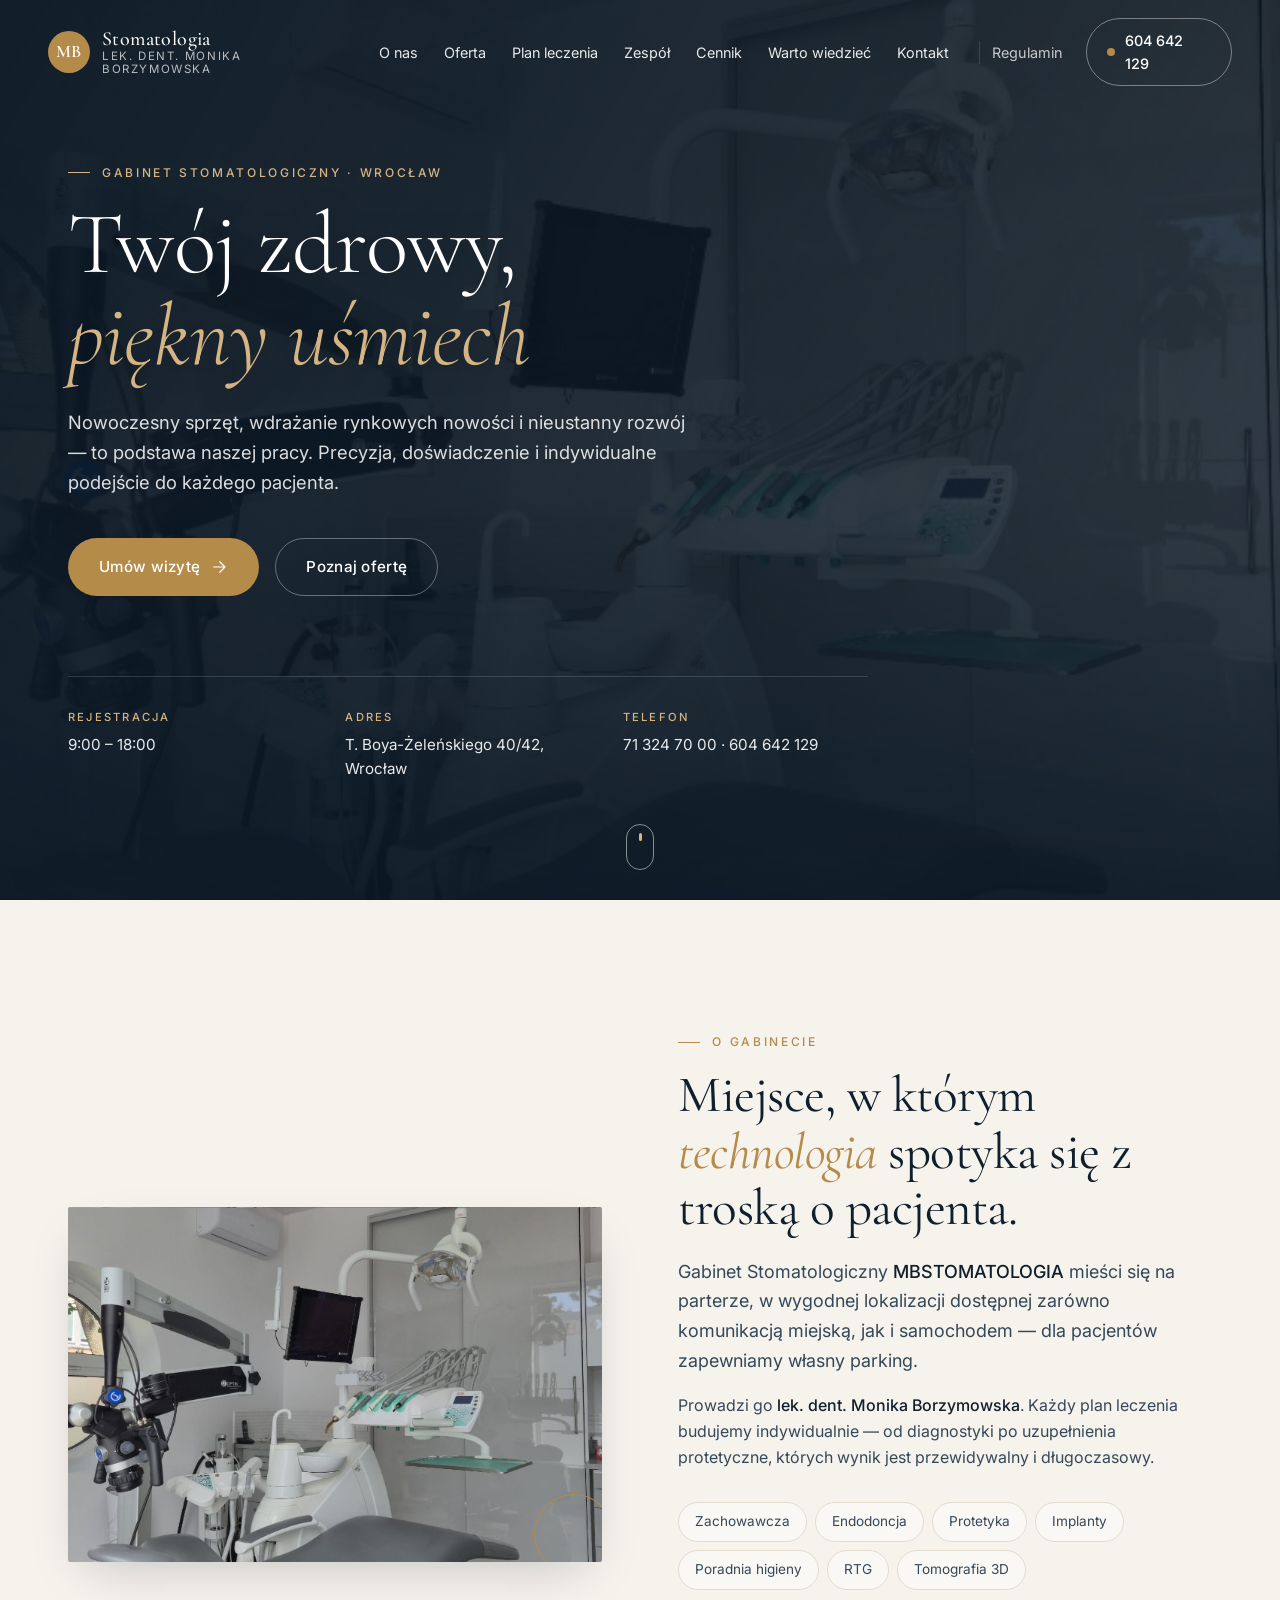
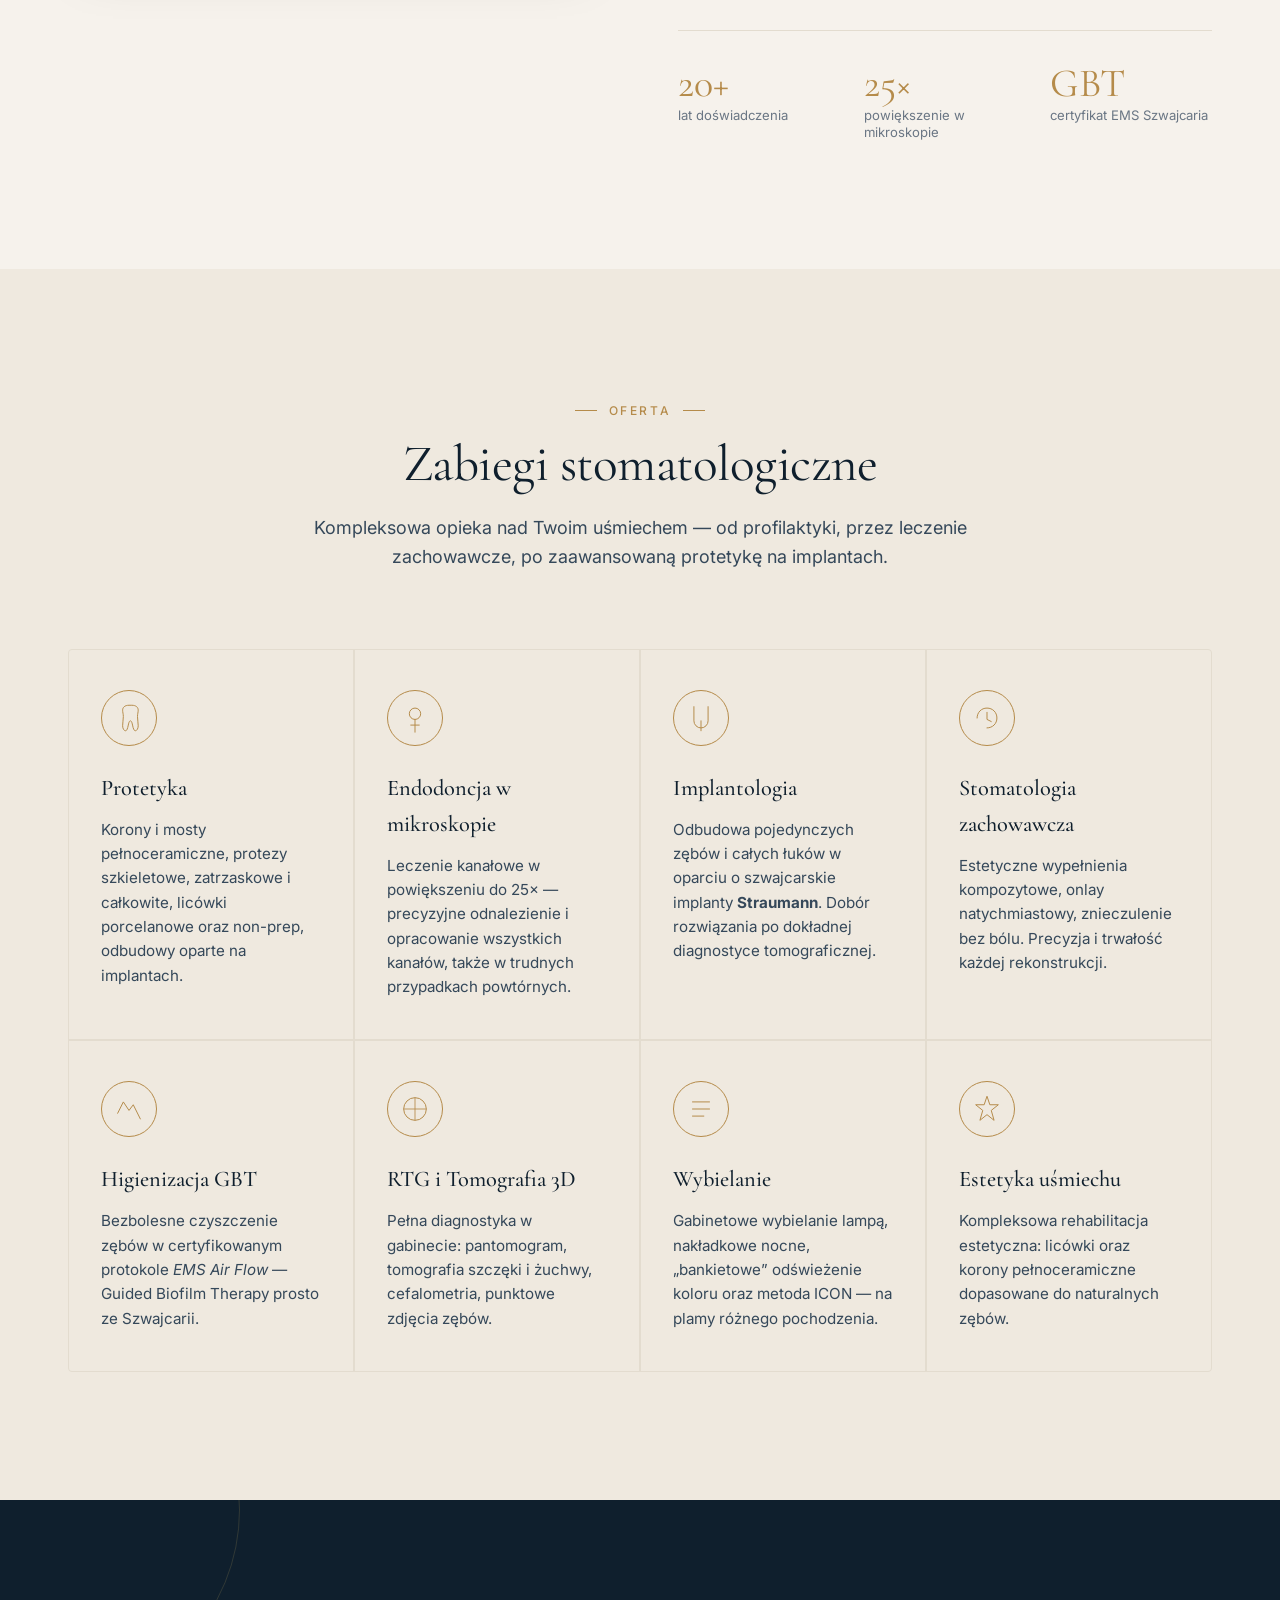
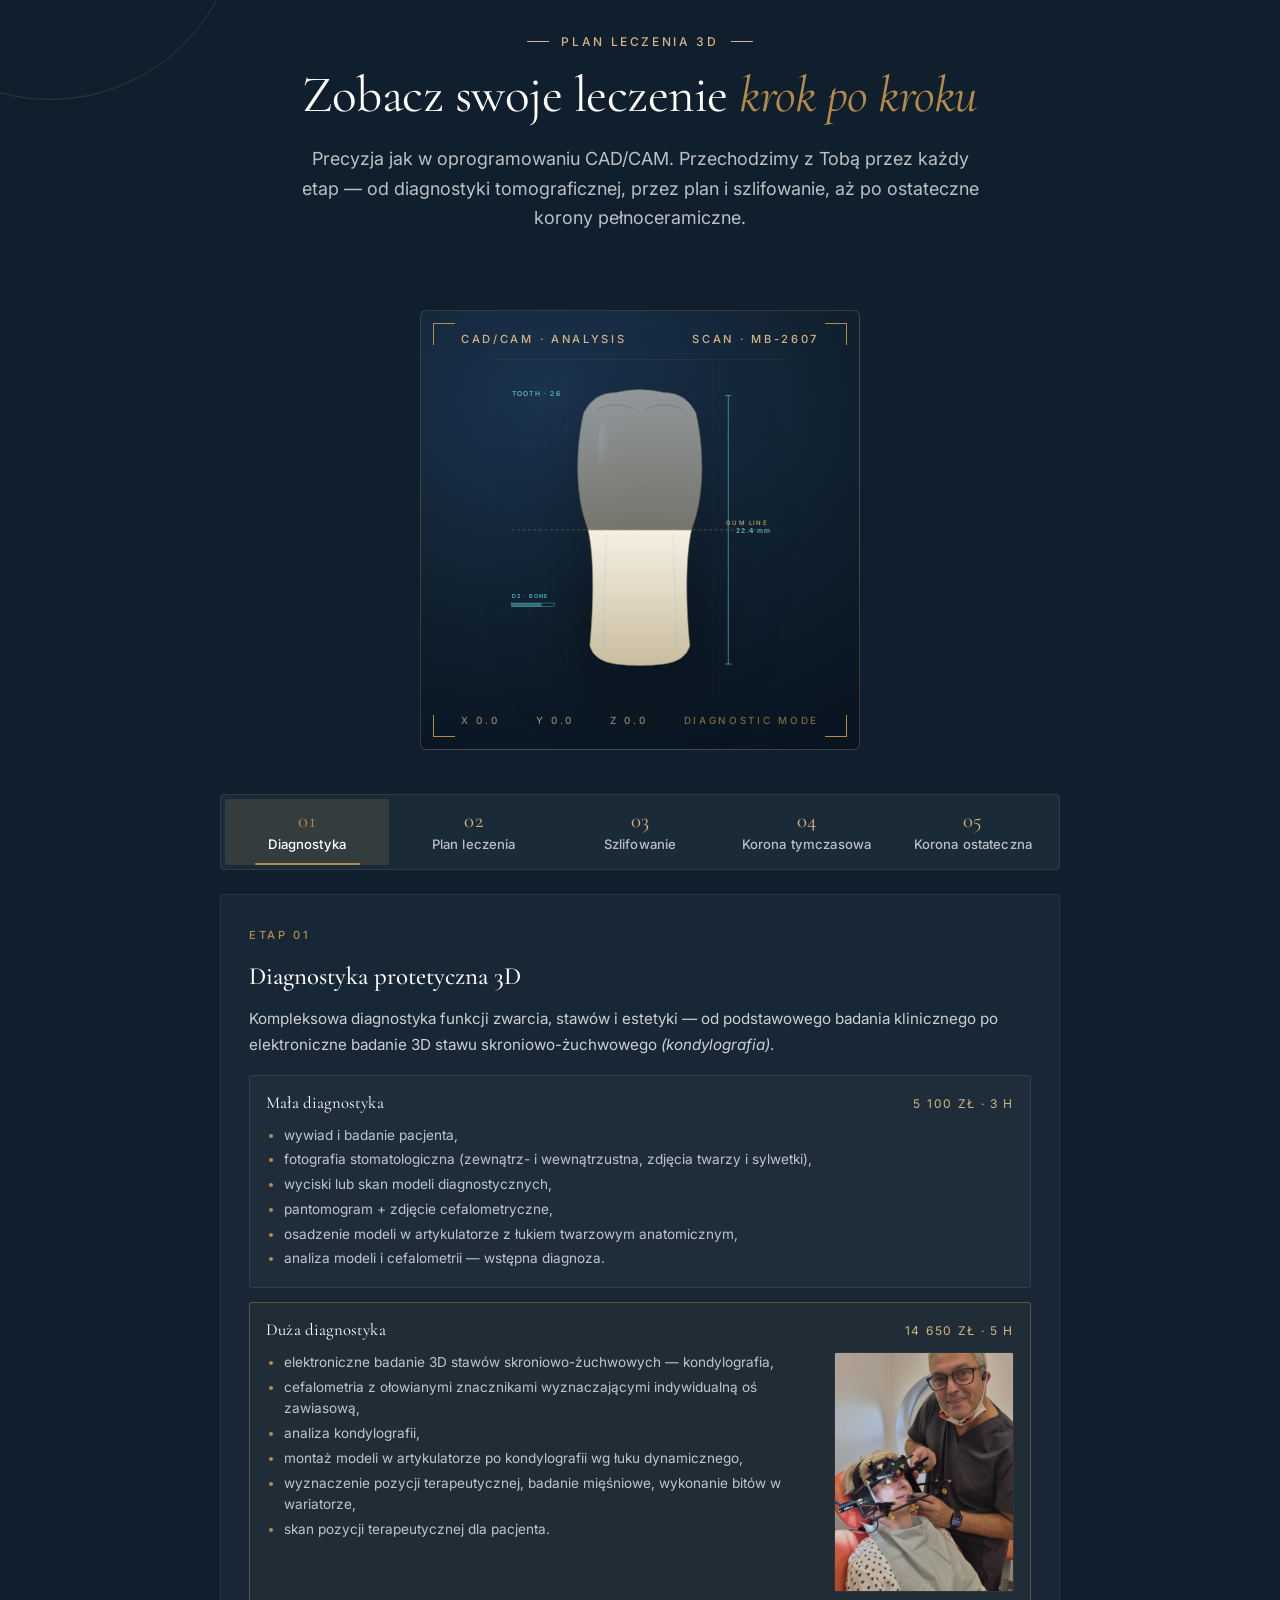
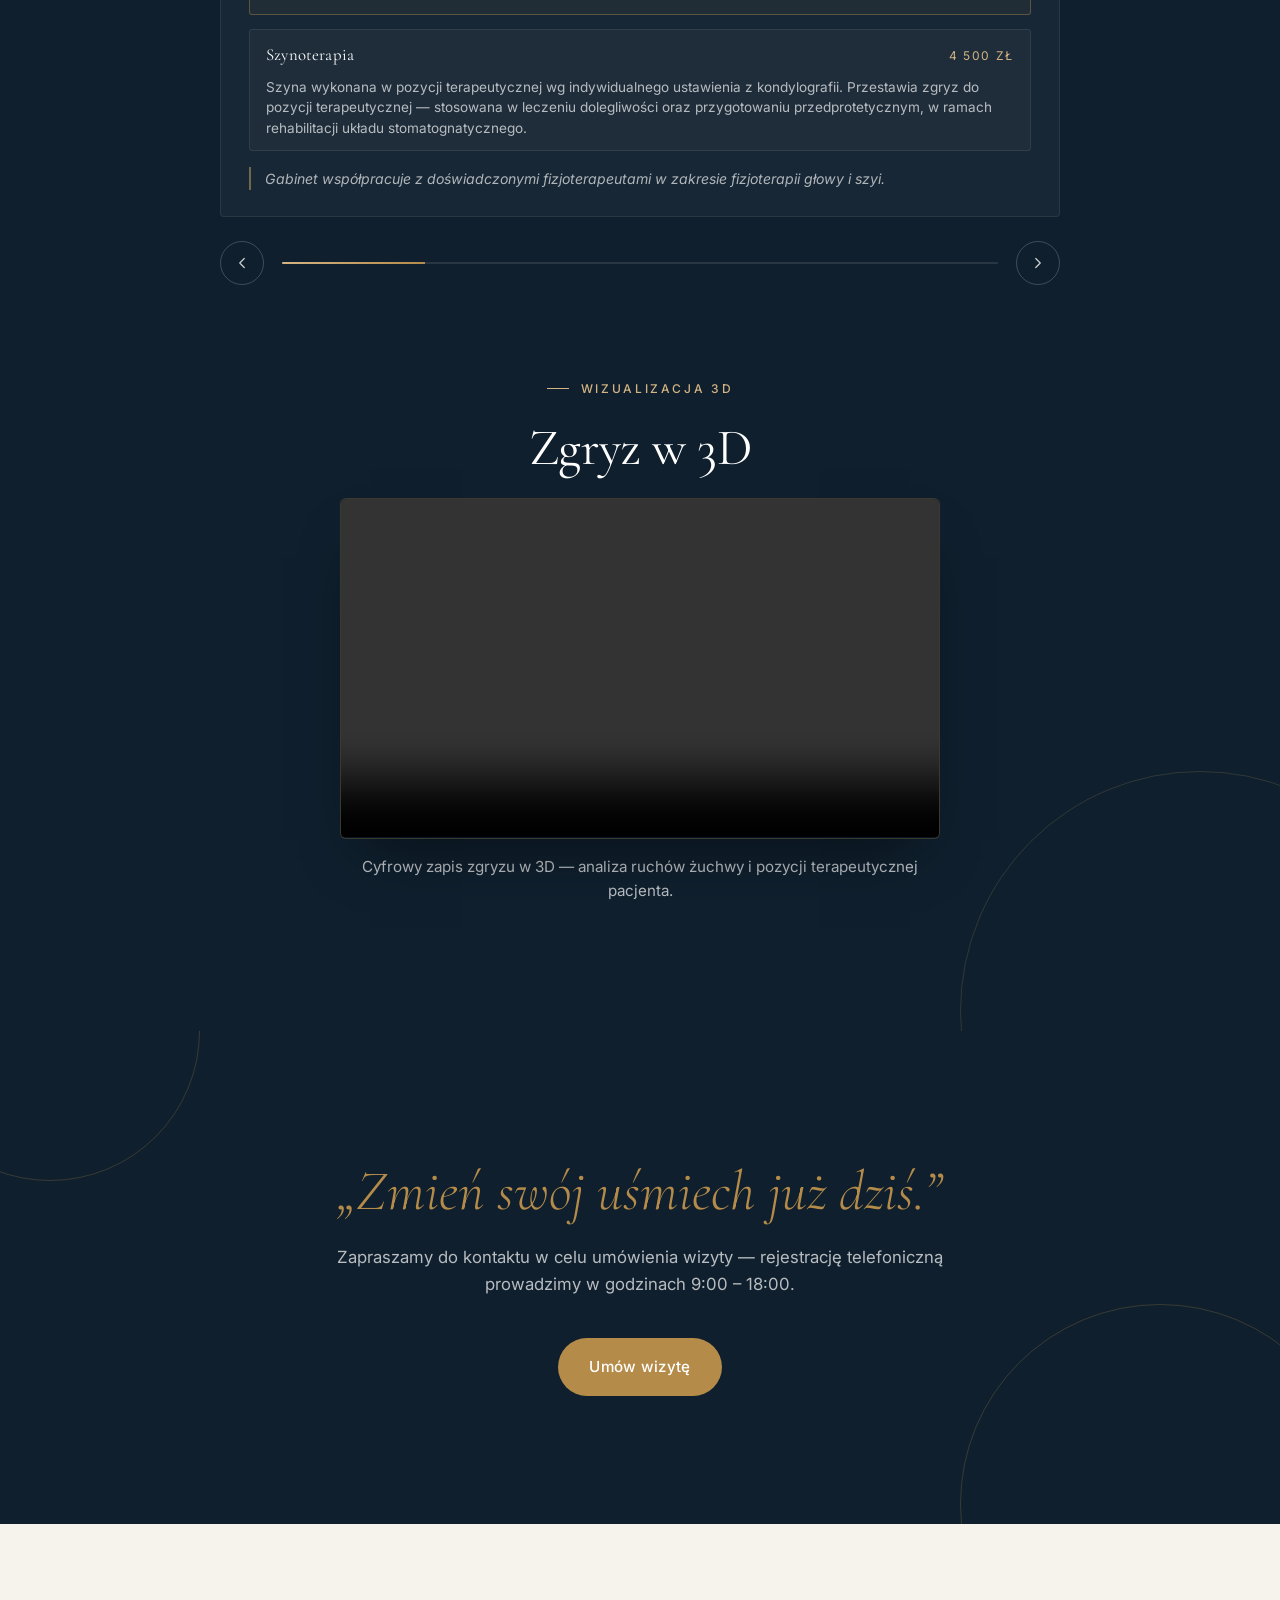
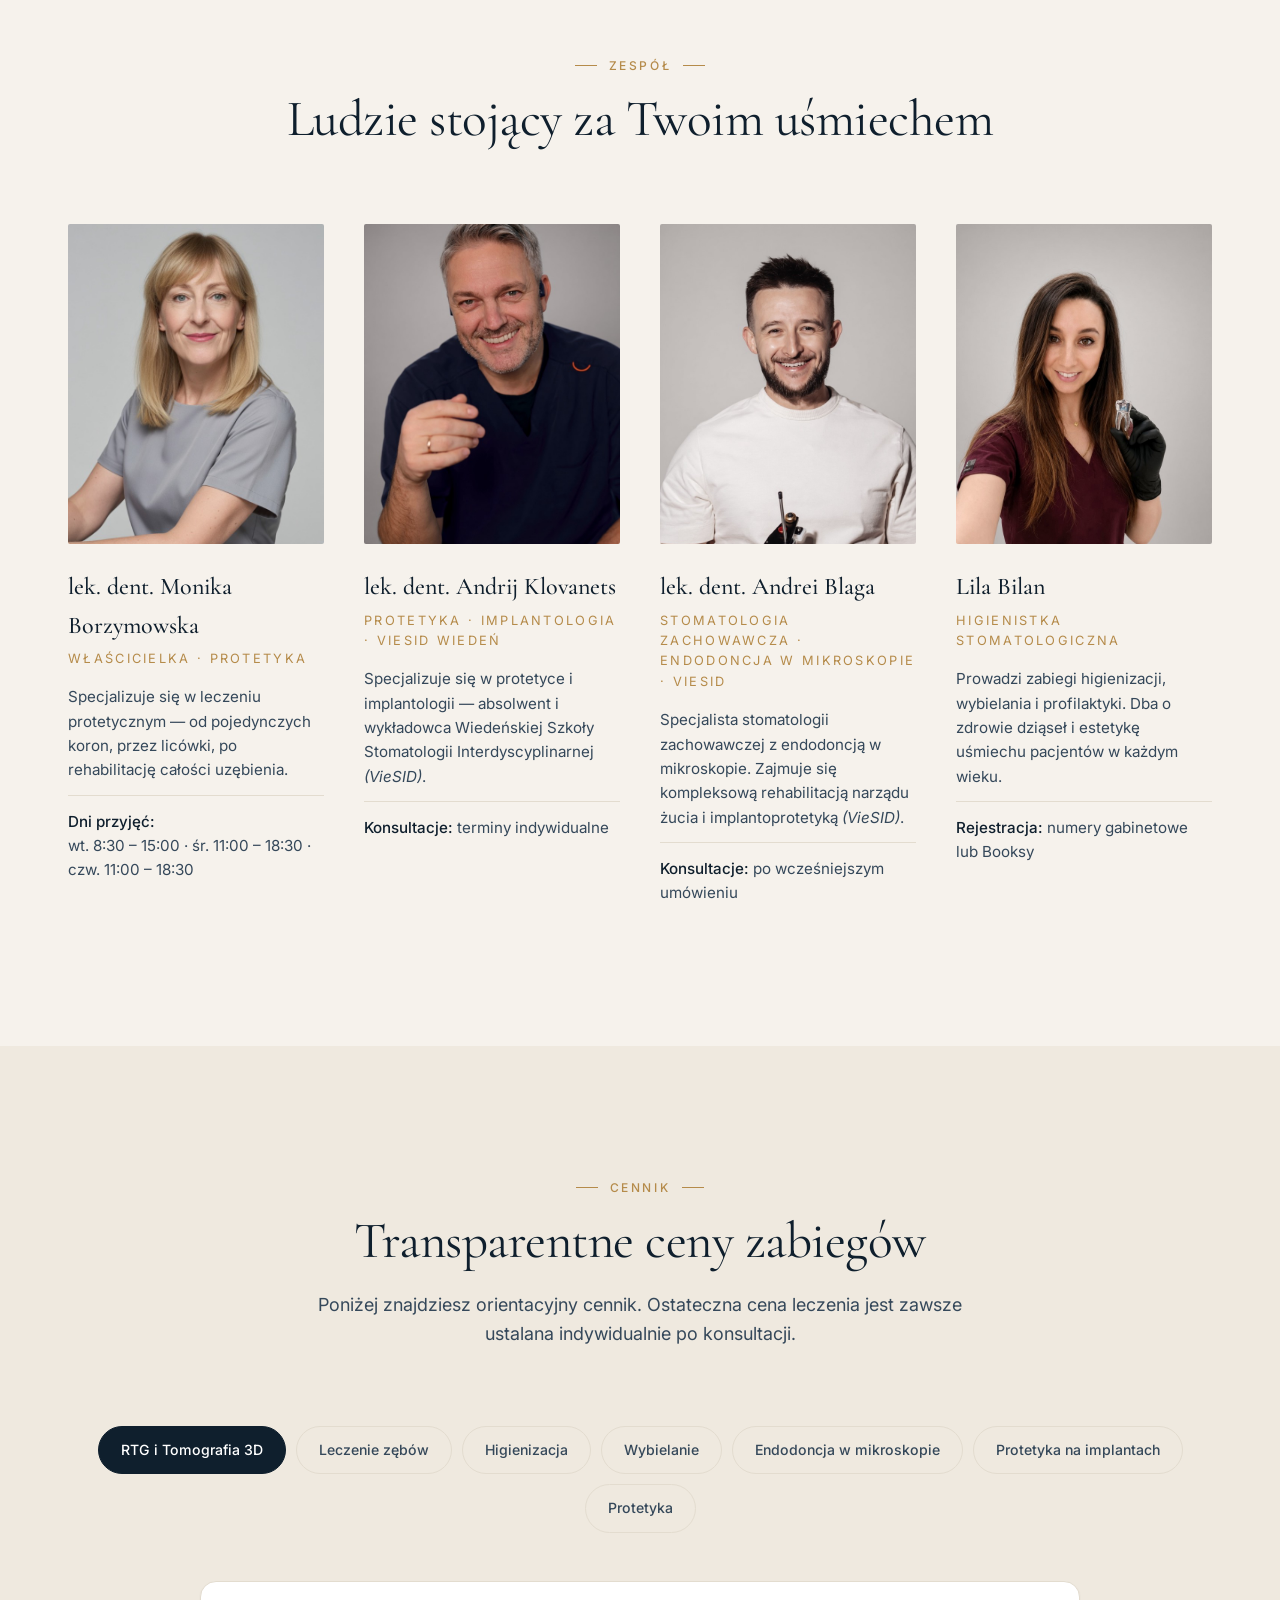
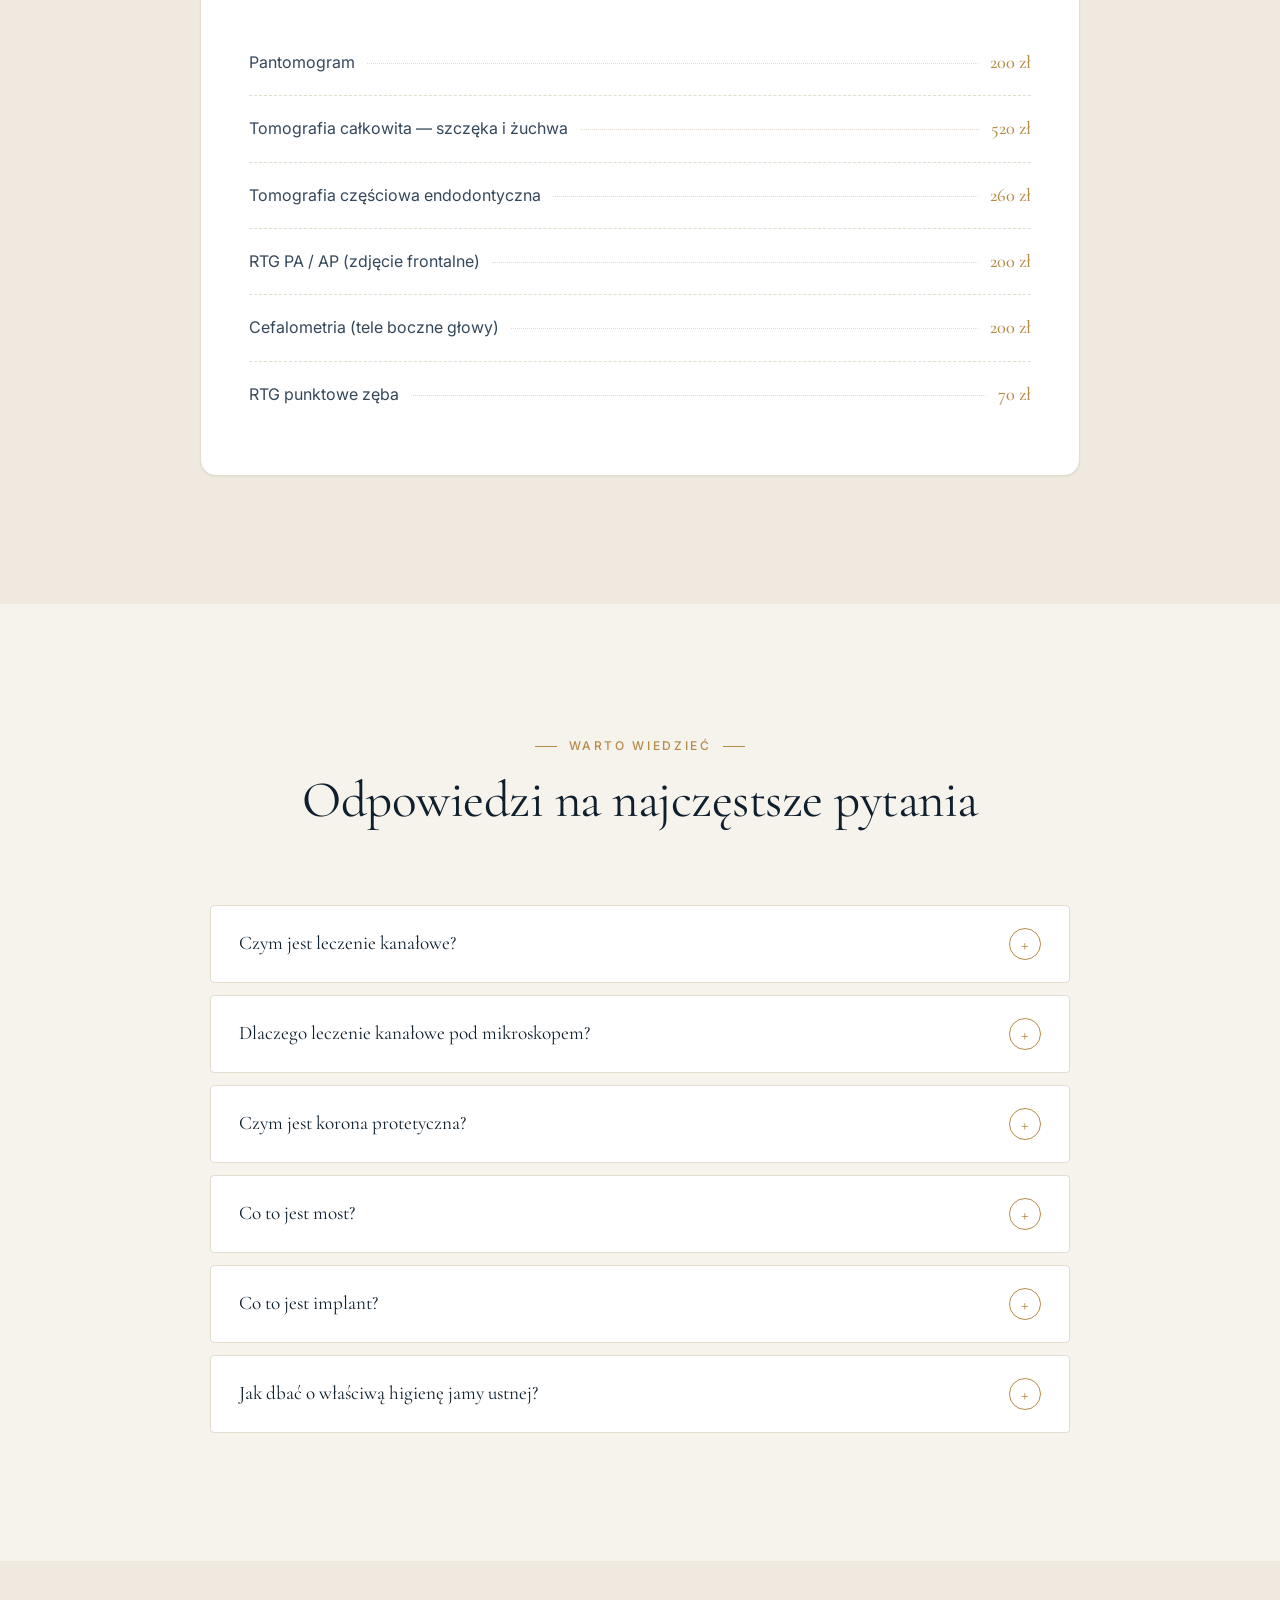
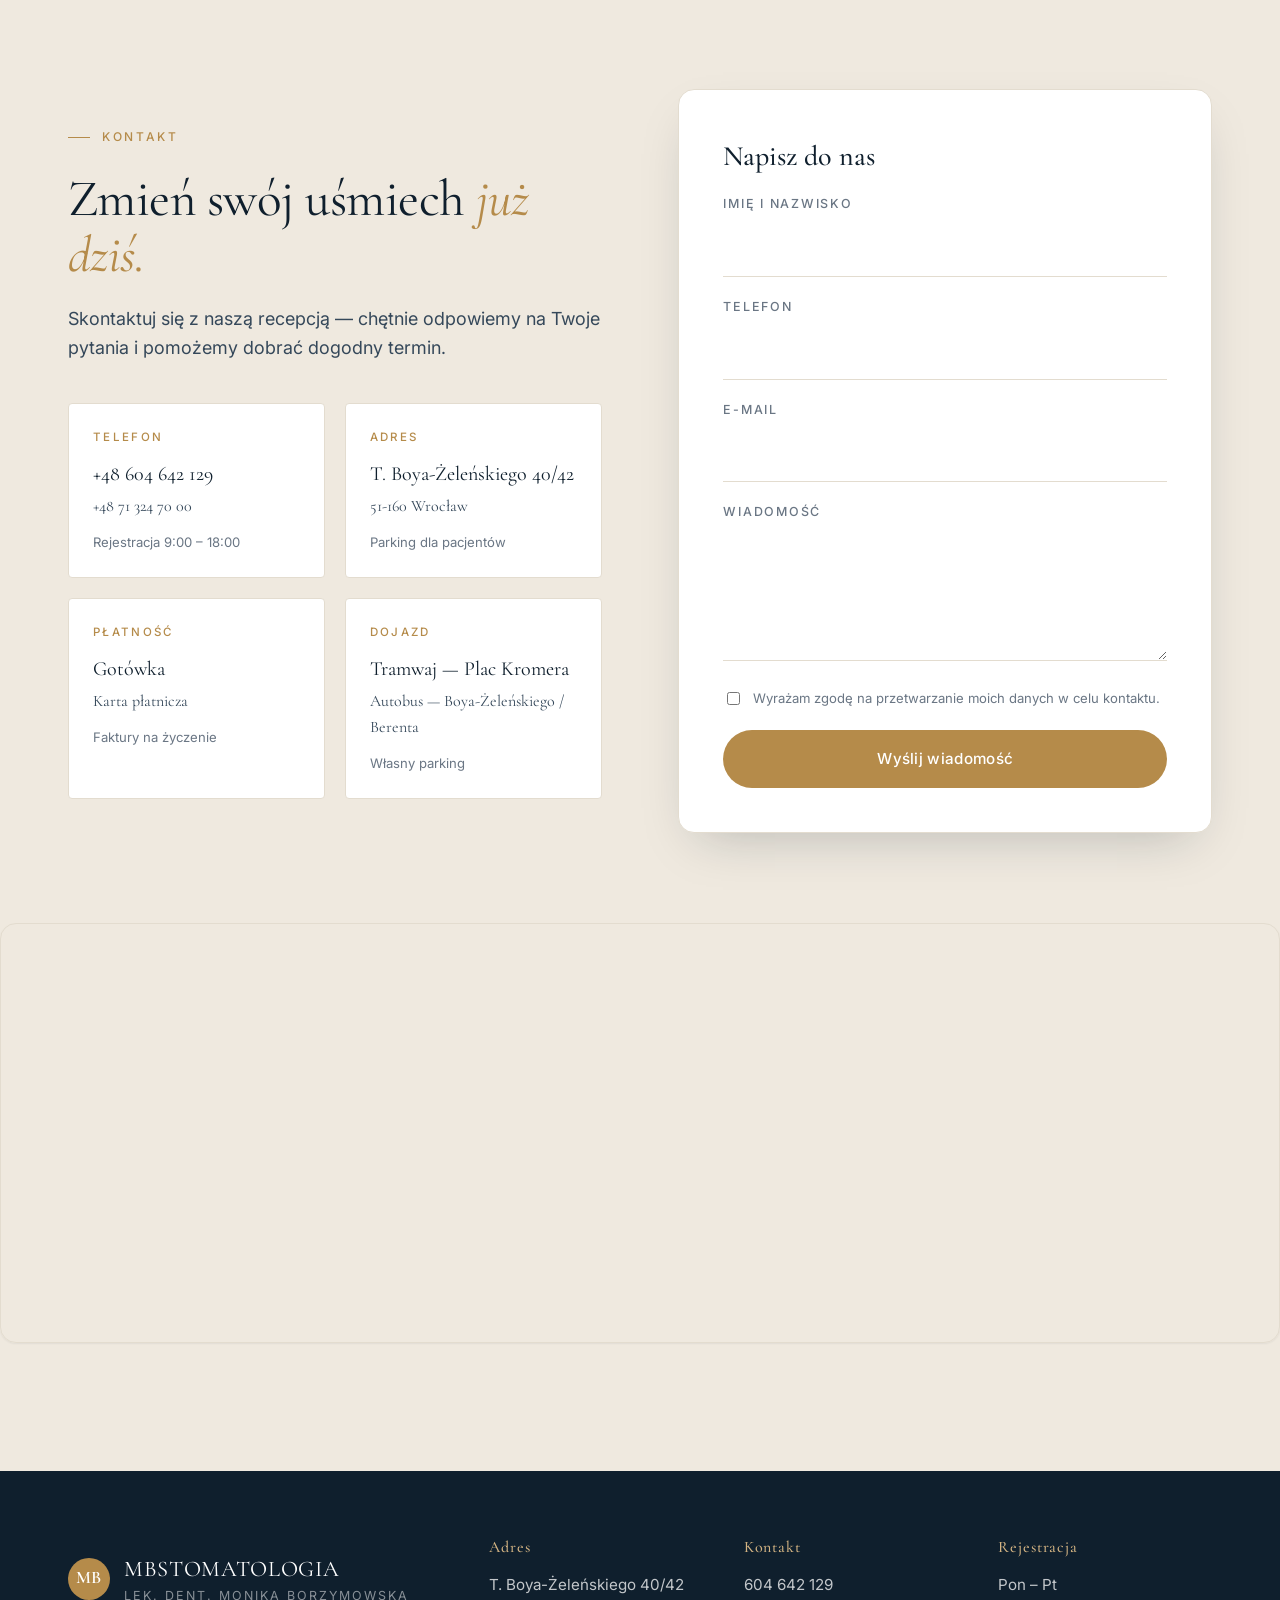
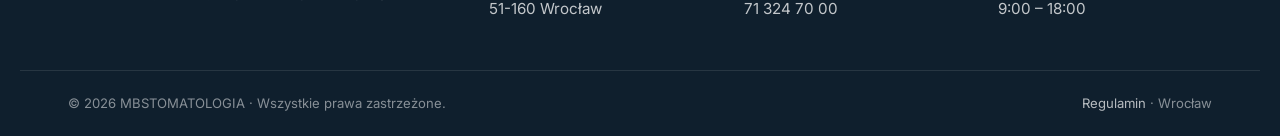
==== index.html @ 8ad26bb8 "Zdjęcie kondylografii w diagnostyce, nowe zdjęcia zespołu (neutralne tło), przebudowa sekcji Wybiela" ====
<!doctype html>
<html lang="pl">
  <head>
    <meta charset="utf-8" />
    <meta name="viewport" content="width=device-width, initial-scale=1" />
    <title>MBSTOMATOLOGIA — lek. dent. Monika Borzymowska | Wrocław</title>
    <meta
      name="description"
      content="Gabinet stomatologiczny MBSTOMATOLOGIA we Wrocławiu. Protetyka, endodoncja w mikroskopie, implanty, higienizacja. Nowoczesny sprzęt i indywidualne podejście do pacjenta."
    />
    <meta name="theme-color" content="#0f1f2d" />
    <link rel="preconnect" href="https://fonts.googleapis.com" />
    <link rel="preconnect" href="https://fonts.gstatic.com" crossorigin />
    <link
      href="https://fonts.googleapis.com/css2?family=Cormorant+Garamond:wght@300;400;500;600&family=Inter:wght@300;400;500;600&display=swap"
      rel="stylesheet"
    />
    <link rel="stylesheet" href="styles.css" />
  </head>
  <body>
    <!-- ============ NAV ============ -->
    <header class="nav" id="nav">
      <div class="nav__inner">
        <a href="#top" class="brand" aria-label="MBSTOMATOLOGIA — strona główna">
          <span class="brand__mark" aria-hidden="true">MB</span>
          <span class="brand__wordmark">
            <span class="brand__name">Stomatologia</span>
            <span class="brand__sub">lek. dent. Monika Borzymowska</span>
          </span>
        </a>

        <nav class="nav__links" aria-label="Menu główne">
          <a href="#o-nas">O nas</a>
          <a href="#oferta">Oferta</a>
          <a href="#proces">Plan leczenia</a>
          <a href="#zespol">Zespół</a>
          <a href="#cennik">Cennik</a>
          <a href="#warto-wiedziec">Warto wiedzieć</a>
          <a href="#kontakt">Kontakt</a>
          <a href="regulamin.html" class="nav__link--doc">Regulamin</a>
        </nav>

        <a class="nav__cta" href="tel:+48604642129">
          <span class="nav__cta-dot" aria-hidden="true"></span>
          <span>604 642 129</span>
        </a>

        <button
          class="nav__toggle"
          id="navToggle"
          aria-label="Otwórz menu"
          aria-expanded="false"
        >
          <span></span><span></span><span></span>
        </button>
      </div>
    </header>

    <!-- ============ HERO ============ -->
    <section class="hero" id="top">
      <div class="hero__bg" aria-hidden="true"></div>
      <div class="hero__overlay" aria-hidden="true"></div>

      <div class="hero__inner">
        <span class="eyebrow eyebrow--light">Gabinet stomatologiczny · Wrocław</span>
        <h1 class="hero__title">
          Twój zdrowy,
          <span class="italic">piękny uśmiech</span>
        </h1>
        <p class="hero__lead">
          Nowoczesny sprzęt, wdrażanie rynkowych nowości i nieustanny rozwój —
          to podstawa naszej pracy. Precyzja, doświadczenie i indywidualne
          podejście do każdego pacjenta.
        </p>

        <div class="hero__actions">
          <a class="btn btn--primary" href="#kontakt">
            Umów wizytę
            <svg viewBox="0 0 24 24" width="18" height="18" aria-hidden="true">
              <path
                d="M5 12h14M13 5l7 7-7 7"
                fill="none"
                stroke="currentColor"
                stroke-width="1.6"
                stroke-linecap="round"
                stroke-linejoin="round"
              />
            </svg>
          </a>
          <a class="btn btn--ghost" href="#oferta">Poznaj ofertę</a>
        </div>

        <div class="hero__meta">
          <div>
            <span class="hero__meta-label">Rejestracja</span>
            <span class="hero__meta-value">9:00 – 18:00</span>
          </div>
          <div>
            <span class="hero__meta-label">Adres</span>
            <span class="hero__meta-value">T. Boya-Żeleńskiego 40/42, Wrocław</span>
          </div>
          <div>
            <span class="hero__meta-label">Telefon</span>
            <span class="hero__meta-value">
              <a href="tel:+48713247000">71 324 70 00</a> ·
              <a href="tel:+48604642129">604 642 129</a>
            </span>
          </div>
        </div>
      </div>

      <a href="#o-nas" class="hero__scroll" aria-label="Przewiń w dół">
        <span></span>
      </a>
    </section>

    <!-- ============ ABOUT ============ -->
    <section class="section about" id="o-nas">
      <div class="wrap grid-2">
        <div class="about__media" aria-hidden="true">
          <div class="about__img about__img--real"></div>
        </div>

        <div class="about__content">
          <span class="eyebrow">O gabinecie</span>
          <h2 class="h2">
            Miejsce, w którym <span class="italic">technologia</span>
            spotyka się z troską o pacjenta.
          </h2>
          <p class="lead">
            Gabinet Stomatologiczny <strong>MBSTOMATOLOGIA</strong> mieści się
            na parterze, w wygodnej lokalizacji dostępnej zarówno komunikacją
            miejską, jak i samochodem — dla pacjentów zapewniamy własny
            parking.
          </p>
          <p>
            Prowadzi go <strong>lek. dent. Monika Borzymowska</strong>. Każdy
            plan leczenia budujemy indywidualnie — od diagnostyki po
            uzupełnienia protetyczne, których wynik jest przewidywalny
            i długoczasowy.
          </p>

          <ul class="tags">
            <li>Zachowawcza</li>
            <li>Endodoncja</li>
            <li>Protetyka</li>
            <li>Implanty</li>
            <li>Poradnia higieny</li>
            <li>RTG</li>
            <li>Tomografia 3D</li>
          </ul>

          <div class="about__stats">
            <div>
              <span class="stat__num">20+</span>
              <span class="stat__label">lat doświadczenia</span>
            </div>
            <div>
              <span class="stat__num">25×</span>
              <span class="stat__label">powiększenie w mikroskopie</span>
            </div>
            <div>
              <span class="stat__num">GBT</span>
              <span class="stat__label">certyfikat EMS Szwajcaria</span>
            </div>
          </div>
        </div>
      </div>
    </section>

    <!-- ============ SERVICES ============ -->
    <section class="section services" id="oferta">
      <div class="wrap">
        <header class="section__head">
          <span class="eyebrow">Oferta</span>
          <h2 class="h2 h2--center">Zabiegi stomatologiczne</h2>
          <p class="lead lead--center">
            Kompleksowa opieka nad Twoim uśmiechem — od profilaktyki, przez
            leczenie zachowawcze, po zaawansowaną protetykę na implantach.
          </p>
        </header>

        <div class="services__grid">
          <article class="service">
            <div class="service__icon" aria-hidden="true">
              <svg viewBox="0 0 48 48" width="34" height="34">
                <path
                  d="M24 6c-6 0-9 3-9 7 0 3 1 5 1 9s-1 9-1 13c0 4 2 7 4 7s3-3 4-8 2-6 3-6 2 1 3 6 2 8 4 8 4-3 4-7c0-4-1-9-1-13s1-6 1-9c0-4-3-7-9-7z"
                  fill="none"
                  stroke="currentColor"
                  stroke-width="1.4"
                  stroke-linejoin="round"
                />
              </svg>
            </div>
            <h3>Protetyka</h3>
            <p>
              Korony i mosty pełnoceramiczne, protezy szkieletowe,
              zatrzaskowe i całkowite, licówki porcelanowe oraz non-prep,
              odbudowy oparte na implantach.
            </p>
          </article>

          <article class="service">
            <div class="service__icon" aria-hidden="true">
              <svg viewBox="0 0 48 48" width="34" height="34">
                <circle cx="24" cy="18" r="8" fill="none" stroke="currentColor" stroke-width="1.4"/>
                <path d="M24 26v18M18 34h12" fill="none" stroke="currentColor" stroke-width="1.4" stroke-linecap="round"/>
              </svg>
            </div>
            <h3>Endodoncja w mikroskopie</h3>
            <p>
              Leczenie kanałowe w powiększeniu do 25× — precyzyjne
              odnalezienie i opracowanie wszystkich kanałów, także w
              trudnych przypadkach powtórnych.
            </p>
          </article>

          <article class="service">
            <div class="service__icon" aria-hidden="true">
              <svg viewBox="0 0 48 48" width="34" height="34">
                <path d="M14 8v20a10 10 0 0020 0V8" fill="none" stroke="currentColor" stroke-width="1.4" stroke-linecap="round"/>
                <path d="M24 28v14" fill="none" stroke="currentColor" stroke-width="1.4" stroke-linecap="round"/>
              </svg>
            </div>
            <h3>Implantologia</h3>
            <p>
              Odbudowa pojedynczych zębów i całych łuków w oparciu o
              szwajcarskie implanty <strong>Straumann</strong>. Dobór
              rozwiązania po dokładnej diagnostyce tomograficznej.
            </p>
          </article>

          <article class="service">
            <div class="service__icon" aria-hidden="true">
              <svg viewBox="0 0 48 48" width="34" height="34">
                <path d="M10 24c0-8 6-14 14-14s14 6 14 14-6 14-14 14" fill="none" stroke="currentColor" stroke-width="1.4" stroke-linecap="round"/>
                <path d="M24 16v10l6 3" fill="none" stroke="currentColor" stroke-width="1.4" stroke-linecap="round"/>
              </svg>
            </div>
            <h3>Stomatologia zachowawcza</h3>
            <p>
              Estetyczne wypełnienia kompozytowe, onlay natychmiastowy,
              znieczulenie bez bólu. Precyzja i trwałość każdej rekonstrukcji.
            </p>
          </article>

          <article class="service">
            <div class="service__icon" aria-hidden="true">
              <svg viewBox="0 0 48 48" width="34" height="34">
                <path d="M8 30l8-16 8 12 6-8 10 20" fill="none" stroke="currentColor" stroke-width="1.4" stroke-linecap="round" stroke-linejoin="round"/>
              </svg>
            </div>
            <h3>Higienizacja GBT</h3>
            <p>
              Bezbolesne czyszczenie zębów w certyfikowanym protokole
              <em>EMS Air Flow</em> — Guided Biofilm Therapy prosto ze
              Szwajcarii.
            </p>
          </article>

          <article class="service">
            <div class="service__icon" aria-hidden="true">
              <svg viewBox="0 0 48 48" width="34" height="34">
                <circle cx="24" cy="24" r="16" fill="none" stroke="currentColor" stroke-width="1.4"/>
                <path d="M24 8v32M8 24h32" fill="none" stroke="currentColor" stroke-width="1.2"/>
              </svg>
            </div>
            <h3>RTG i Tomografia 3D</h3>
            <p>
              Pełna diagnostyka w gabinecie: pantomogram, tomografia szczęki
              i żuchwy, cefalometria, punktowe zdjęcia zębów.
            </p>
          </article>

          <article class="service">
            <div class="service__icon" aria-hidden="true">
              <svg viewBox="0 0 48 48" width="34" height="34">
                <path d="M12 14h24M12 24h24M12 34h16" fill="none" stroke="currentColor" stroke-width="1.4" stroke-linecap="round"/>
              </svg>
            </div>
            <h3>Wybielanie</h3>
            <p>
              Gabinetowe wybielanie lampą, nakładkowe nocne, „bankietowe”
              odświeżenie koloru oraz metoda ICON — na plamy różnego
              pochodzenia.
            </p>
          </article>

          <article class="service">
            <div class="service__icon" aria-hidden="true">
              <svg viewBox="0 0 48 48" width="34" height="34">
                <path d="M24 6l4 12h12l-10 8 4 14-10-8-10 8 4-14L8 18h12z" fill="none" stroke="currentColor" stroke-width="1.4" stroke-linejoin="round"/>
              </svg>
            </div>
            <h3>Estetyka uśmiechu</h3>
            <p>
              Kompleksowa rehabilitacja estetyczna: licówki oraz korony
              pełnoceramiczne dopasowane do naturalnych zębów.
            </p>
          </article>
        </div>
      </div>
    </section>

    <!-- ============ PROCESS · 3D TREATMENT PLAN ============ -->
    <section class="section process" id="proces">
      <div class="wrap">
        <header class="section__head">
          <span class="eyebrow">Plan leczenia 3D</span>
          <h2 class="h2 h2--center">
            Zobacz swoje leczenie <span class="italic">krok po kroku</span>
          </h2>
          <p class="lead lead--center">
            Precyzja jak w oprogramowaniu CAD/CAM. Przechodzimy z Tobą przez
            każdy etap — od diagnostyki tomograficznej, przez plan i
            szlifowanie, aż po ostateczne korony pełnoceramiczne.
          </p>
        </header>

        <div class="process__viewer" data-current="0">
          <!-- Left column: viewport + HUD -->
          <div class="process__viewport" aria-live="polite">
            <div class="process__hud">
              <span class="process__hud-corner tl"></span>
              <span class="process__hud-corner tr"></span>
              <span class="process__hud-corner bl"></span>
              <span class="process__hud-corner br"></span>
              <div class="process__hud-top">
                <span class="process__hud-tag">CAD/CAM · ANALYSIS</span>
                <span class="process__hud-code">SCAN · MB-<span id="scan-id">2607</span></span>
              </div>
              <div class="process__hud-bottom">
                <span class="process__hud-axis">X 0.0</span>
                <span class="process__hud-axis">Y 0.0</span>
                <span class="process__hud-axis">Z 0.0</span>
                <span class="process__hud-status" data-hud-status>DIAGNOSTIC MODE</span>
              </div>
            </div>

            <div class="process__scene">
              <svg
                class="tooth"
                viewBox="0 0 480 560"
                xmlns="http://www.w3.org/2000/svg"
                role="img"
                aria-label="Interaktywna wizualizacja etapów leczenia"
              >
                <defs>
                  <linearGradient id="crownGrad" x1="0" x2="0" y1="0" y2="1">
                    <stop offset="0" stop-color="#f6f0e4" />
                    <stop offset="1" stop-color="#c9bda0" />
                  </linearGradient>
                  <linearGradient id="ceramicGrad" x1="0" x2="0" y1="0" y2="1">
                    <stop offset="0" stop-color="#ffffff" />
                    <stop offset="0.55" stop-color="#f2ede1" />
                    <stop offset="1" stop-color="#c8bda1" />
                  </linearGradient>
                  <linearGradient id="tempGrad" x1="0" x2="0" y1="0" y2="1">
                    <stop offset="0" stop-color="#efe6cf" stop-opacity="0.85" />
                    <stop offset="1" stop-color="#c4b58f" stop-opacity="0.65" />
                  </linearGradient>
                  <radialGradient id="highlightGrad" cx="0.35" cy="0.25" r="0.6">
                    <stop offset="0" stop-color="#ffffff" stop-opacity="0.65" />
                    <stop offset="1" stop-color="#ffffff" stop-opacity="0" />
                  </radialGradient>
                  <marker
                    id="arrow"
                    viewBox="0 0 10 10"
                    refX="9"
                    refY="5"
                    markerWidth="6"
                    markerHeight="6"
                    orient="auto"
                  >
                    <path d="M 0 0 L 10 5 L 0 10 z" fill="#c9a961" />
                  </marker>
                </defs>

                <!-- Reference grid -->
                <g class="grid" stroke="#c9a961" stroke-width="0.4" opacity="0.09">
                  <line x1="0" y1="140" x2="480" y2="140" />
                  <line x1="0" y1="280" x2="480" y2="280" />
                  <line x1="0" y1="420" x2="480" y2="420" />
                  <line x1="120" y1="0" x2="120" y2="560" />
                  <line x1="240" y1="0" x2="240" y2="560" />
                  <line x1="360" y1="0" x2="360" y2="560" />
                </g>

                <!-- Gum line reference -->
                <line
                  x1="30"
                  y1="280"
                  x2="450"
                  y2="280"
                  stroke="#c9a961"
                  stroke-width="1"
                  stroke-dasharray="4 5"
                  opacity="0.55"
                />
                <text
                  x="450"
                  y="272"
                  fill="#c9a961"
                  font-size="10"
                  text-anchor="end"
                  font-family="Inter, sans-serif"
                  letter-spacing="2"
                >GUM LINE</text>

                <!-- ROOT (always visible) -->
                <g class="tooth-root">
                  <path
                    d="M 155 280
                       C 165 320 165 400 158 470
                       Q 165 495 200 500
                       Q 240 505 280 500
                       Q 315 495 322 470
                       C 315 400 315 320 325 280 Z"
                    fill="url(#crownGrad)"
                    stroke="#8f8267"
                    stroke-width="1"
                  />
                </g>

                <!-- STAGE: full crown (visible 0, 1) -->
                <g class="stage-crown">
                  <path
                    d="M 155 280
                       L 148 258
                       C 132 200 138 130 148 88
                       Q 165 55 200 55
                       Q 240 45 280 55
                       Q 315 55 332 88
                       C 342 130 348 200 332 258
                       L 325 280 Z"
                    fill="url(#crownGrad)"
                    stroke="#8f8267"
                    stroke-width="1"
                  />
                  <path
                    d="M 170 82 Q 200 68 230 82 M 250 82 Q 280 68 310 82"
                    fill="none"
                    stroke="#8f8267"
                    stroke-width="1"
                    opacity="0.55"
                  />
                  <ellipse cx="180" cy="150" rx="10" ry="45" fill="url(#highlightGrad)" />
                </g>

                <!-- STAGE: prepared stump (visible 2, 3, 4) -->
                <g class="stage-stump">
                  <path
                    d="M 175 280
                       L 170 245
                       L 185 178
                       Q 210 168 240 168
                       Q 270 168 295 178
                       L 310 245
                       L 305 280 Z"
                    fill="url(#crownGrad)"
                    stroke="#8f8267"
                    stroke-width="1"
                  />
                  <path
                    d="M 175 245 L 305 245"
                    stroke="#8f8267"
                    stroke-width="0.8"
                    opacity="0.5"
                    stroke-dasharray="2 3"
                  />
                </g>

                <!-- STAGE: temp crown (visible 3) -->
                <g class="stage-temp">
                  <path
                    d="M 170 245
                       L 165 180
                       Q 165 100 200 90
                       Q 240 78 280 90
                       Q 315 100 315 180
                       L 310 245 Z"
                    fill="url(#tempGrad)"
                    stroke="#c9a961"
                    stroke-width="1"
                    stroke-dasharray="3 3"
                  />
                </g>

                <!-- STAGE: final ceramic crown (visible 4) -->
                <g class="stage-final">
                  <path
                    d="M 170 245
                       L 158 170
                       Q 152 95 195 72
                       Q 240 55 285 72
                       Q 328 95 322 170
                       L 310 245 Z"
                    fill="url(#ceramicGrad)"
                    stroke="#a6935e"
                    stroke-width="1.4"
                  />
                  <path
                    d="M 175 88 Q 200 72 225 88 M 255 88 Q 280 72 305 88"
                    fill="none"
                    stroke="#8f8267"
                    stroke-width="1"
                    opacity="0.55"
                  />
                  <ellipse cx="200" cy="130" rx="14" ry="55" fill="url(#highlightGrad)" />
                </g>

                <!-- HUD: Stage 0 · Diagnostyka -->
                <g class="hud-diagnostic">
                  <!-- Root canals -->
                  <line
                    x1="185"
                    y1="288"
                    x2="180"
                    y2="475"
                    stroke="#5cc9d1"
                    stroke-width="1"
                    stroke-dasharray="2 3"
                    opacity="0.85"
                  />
                  <line
                    x1="295"
                    y1="288"
                    x2="300"
                    y2="475"
                    stroke="#5cc9d1"
                    stroke-width="1"
                    stroke-dasharray="2 3"
                    opacity="0.85"
                  />
                  <!-- Depth ruler -->
                  <line x1="385" y1="60" x2="385" y2="500" stroke="#5cc9d1" stroke-width="1" />
                  <line x1="380" y1="60" x2="390" y2="60" stroke="#5cc9d1" stroke-width="1" />
                  <line x1="380" y1="500" x2="390" y2="500" stroke="#5cc9d1" stroke-width="1" />
                  <text
                    x="398"
                    y="285"
                    fill="#5cc9d1"
                    font-size="11"
                    font-family="Inter, sans-serif"
                    letter-spacing="1.5"
                  >22.4 mm</text>
                  <!-- Bone density -->
                  <g transform="translate(30 400)">
                    <text fill="#5cc9d1" font-size="9" font-family="Inter, sans-serif" letter-spacing="2" y="-8">D2 · BONE</text>
                    <rect width="70" height="6" fill="none" stroke="#5cc9d1" stroke-width="0.6" />
                    <rect width="49" height="6" fill="#5cc9d1" opacity="0.45" />
                  </g>
                  <!-- Tooth number -->
                  <text
                    x="30"
                    y="60"
                    fill="#5cc9d1"
                    font-size="11"
                    font-family="Inter, sans-serif"
                    letter-spacing="2"
                  >TOOTH · 26</text>
                </g>

                <!-- HUD: Stage 1 · Plan leczenia -->
                <g class="hud-plan">
                  <line
                    x1="120"
                    y1="115"
                    x2="360"
                    y2="115"
                    stroke="#c9a961"
                    stroke-width="1"
                    stroke-dasharray="3 3"
                  />
                  <text
                    x="365"
                    y="119"
                    fill="#c9a961"
                    font-size="10"
                    font-family="Inter, sans-serif"
                    letter-spacing="1.5"
                  >-1.5 mm</text>
                  <line
                    x1="120"
                    y1="255"
                    x2="360"
                    y2="255"
                    stroke="#c9a961"
                    stroke-width="1"
                    stroke-dasharray="3 3"
                  />
                  <text
                    x="365"
                    y="259"
                    fill="#c9a961"
                    font-size="10"
                    font-family="Inter, sans-serif"
                    letter-spacing="1.5"
                  >MARGIN</text>

                  <g stroke="#c9a961" stroke-width="1" fill="none">
                    <circle cx="240" cy="175" r="36" />
                    <line x1="200" y1="175" x2="220" y2="175" />
                    <line x1="260" y1="175" x2="280" y2="175" />
                    <line x1="240" y1="135" x2="240" y2="155" />
                    <line x1="240" y1="195" x2="240" y2="215" />
                    <circle cx="240" cy="175" r="2" fill="#c9a961" />
                  </g>

                  <text
                    x="30"
                    y="60"
                    fill="#c9a961"
                    font-size="11"
                    font-family="Inter, sans-serif"
                    letter-spacing="2"
                  >PLAN · v.02</text>
                </g>

                <!-- HUD: Stage 2 · Szlifowanie -->
                <g class="hud-prep">
                  <!-- Chamfer callout -->
                  <path
                    d="M 90 245 L 165 245"
                    stroke="#c9a961"
                    stroke-width="1"
                    marker-end="url(#arrow)"
                  />
                  <text
                    x="30"
                    y="240"
                    fill="#c9a961"
                    font-size="10"
                    font-family="Inter, sans-serif"
                    letter-spacing="1.5"
                  >CHAMFER · 0.8mm</text>

                  <!-- Occlusal reduction -->
                  <line x1="90" y1="90" x2="90" y2="170" stroke="#c9a961" stroke-width="1" />
                  <line x1="85" y1="90" x2="95" y2="90" stroke="#c9a961" stroke-width="1" />
                  <line x1="85" y1="170" x2="95" y2="170" stroke="#c9a961" stroke-width="1" />
                  <text
                    x="30"
                    y="135"
                    fill="#c9a961"
                    font-size="10"
                    font-family="Inter, sans-serif"
                    letter-spacing="1.5"
                    text-anchor="middle"
                    transform="rotate(-90 30 135)"
                  >-2.0 mm</text>
                </g>

                <!-- HUD: Stage 3 · Korony tymczasowe -->
                <g class="hud-temp">
                  <path
                    d="M 340 140 L 315 155"
                    stroke="#c9a961"
                    stroke-width="1"
                    marker-end="url(#arrow)"
                  />
                  <text
                    x="345"
                    y="135"
                    fill="#c9a961"
                    font-size="10"
                    font-family="Inter, sans-serif"
                    letter-spacing="1.5"
                  >TEMP · PMMA</text>
                  <text
                    x="30"
                    y="60"
                    fill="#c9a961"
                    font-size="11"
                    font-family="Inter, sans-serif"
                    letter-spacing="2"
                  >7-14 DAYS</text>
                </g>

                <!-- HUD: Stage 4 · Korony ostateczne -->
                <g class="hud-final">
                  <path
                    d="M 340 140 L 315 155"
                    stroke="#c9a961"
                    stroke-width="1"
                    marker-end="url(#arrow)"
                  />
                  <text
                    x="345"
                    y="135"
                    fill="#c9a961"
                    font-size="10"
                    font-family="Inter, sans-serif"
                    letter-spacing="1.5"
                  >FINAL · E.MAX</text>
                  <text
                    x="30"
                    y="60"
                    fill="#c9a961"
                    font-size="11"
                    font-family="Inter, sans-serif"
                    letter-spacing="2"
                  >SHADE · A2</text>
                  <text
                    x="30"
                    y="80"
                    fill="#c9a961"
                    font-size="10"
                    font-family="Inter, sans-serif"
                    letter-spacing="1.5"
                    opacity="0.7"
                  >TRANSLUCENCY · HT</text>
                </g>

                <!-- Scan sweep line (looping) -->
                <line
                  class="scan-sweep"
                  x1="0"
                  y1="0"
                  x2="480"
                  y2="0"
                  stroke="#c9a961"
                  stroke-width="0.8"
                  opacity="0.35"
                />
              </svg>
            </div>
          </div>

          <!-- Right column: info panel -->
          <aside class="process__info">
            <div class="process__stages" role="tablist" aria-label="Etapy leczenia">
              <button class="process__stage is-active" data-stage="0" role="tab" aria-selected="true">
                <span class="process__stage-num">01</span>
                <span class="process__stage-label">Diagnostyka</span>
              </button>
              <button class="process__stage" data-stage="1" role="tab" aria-selected="false">
                <span class="process__stage-num">02</span>
                <span class="process__stage-label">Plan leczenia</span>
              </button>
              <button class="process__stage" data-stage="2" role="tab" aria-selected="false">
                <span class="process__stage-num">03</span>
                <span class="process__stage-label">Szlifowanie</span>
              </button>
              <button class="process__stage" data-stage="3" role="tab" aria-selected="false">
                <span class="process__stage-num">04</span>
                <span class="process__stage-label">Korona tymczasowa</span>
              </button>
              <button class="process__stage" data-stage="4" role="tab" aria-selected="false">
                <span class="process__stage-num">05</span>
                <span class="process__stage-label">Korona ostateczna</span>
              </button>
            </div>

            <div class="process__descriptions">
              <div class="process__desc is-active" data-desc="0">
                <span class="process__desc-tag">Etap 01</span>
                <h3 class="h3">Diagnostyka protetyczna 3D</h3>
                <p class="process__desc-intro">
                  Kompleksowa diagnostyka funkcji zwarcia, stawów i estetyki —
                  od podstawowego badania klinicznego po elektroniczne badanie
                  3D stawu skroniowo-żuchwowego <em>(kondylografia)</em>.
                </p>

                <div class="process__tiers">
                  <div class="process__tier">
                    <div class="process__tier-head">
                      <span class="process__tier-name">Mała diagnostyka</span>
                      <span class="process__tier-meta">5 100 zł · 3 h</span>
                    </div>
                    <ul class="process__tier-list">
                      <li>wywiad i badanie pacjenta,</li>
                      <li>fotografia stomatologiczna (zewnątrz- i wewnątrzustna, zdjęcia twarzy i sylwetki),</li>
                      <li>wyciski lub skan modeli diagnostycznych,</li>
                      <li>pantomogram + zdjęcie cefalometryczne,</li>
                      <li>osadzenie modeli w artykulatorze z łukiem twarzowym anatomicznym,</li>
                      <li>analiza modeli i cefalometrii — wstępna diagnoza.</li>
                    </ul>
                  </div>

                  <div class="process__tier process__tier--featured">
                    <div class="process__tier-head">
                      <span class="process__tier-name">Duża diagnostyka</span>
                      <span class="process__tier-meta">14 650 zł · 5 h</span>
                    </div>
                    <div class="process__tier-photo process__tier-photo--portrait" aria-hidden="true">
                      <img
                        src="images/kondylografia.jpg"
                        alt="Wykonanie kondylografii u pacjenta"
                        loading="lazy"
                      />
                    </div>
                    <ul class="process__tier-list">
                      <li>elektroniczne badanie 3D stawów skroniowo-żuchwowych — kondylografia,</li>
                      <li>cefalometria z ołowianymi znacznikami wyznaczającymi indywidualną oś zawiasową,</li>
                      <li>analiza kondylografii,</li>
                      <li>montaż modeli w artykulatorze po kondylografii wg łuku dynamicznego,</li>
                      <li>wyznaczenie pozycji terapeutycznej, badanie mięśniowe, wykonanie bitów w wariatorze,</li>
                      <li>skan pozycji terapeutycznej dla pacjenta.</li>
                    </ul>
                  </div>

                  <div class="process__tier process__tier--extra">
                    <div class="process__tier-head">
                      <span class="process__tier-name">Szynoterapia</span>
                      <span class="process__tier-meta">4 500 zł</span>
                    </div>
                    <p>
                      Szyna wykonana w pozycji terapeutycznej wg
                      indywidualnego ustawienia z kondylografii. Przestawia
                      zgryz do pozycji terapeutycznej — stosowana w leczeniu
                      dolegliwości oraz przygotowaniu przedprotetycznym,
                      w ramach rehabilitacji układu stomatognatycznego.
                    </p>
                  </div>
                </div>

                <p class="process__note">
                  Gabinet współpracuje z doświadczonymi fizjoterapeutami
                  w zakresie fizjoterapii głowy i szyi.
                </p>
              </div>

              <div class="process__desc" data-desc="1">
                <span class="process__desc-tag">Etap 02</span>
                <h3 class="h3">Planowanie pracy protetycznej</h3>
                <p>
                  Na podstawie diagnostyki tworzymy indywidualny plan —
                  określamy zakres redukcji zęba, dobieramy materiał i kolor
                  korony, a każdy pomiar weryfikujemy z pacjentem. Pracę
                  protetyczną planujemy w artykulatorze, również cyfrowo —
                  w systemie zintegrowanym z CAD/CAM — tak by efekt był
                  przewidywalny i eliminował niespodzianki.
                </p>
                <div class="process__gallery process__gallery--single">
                  <figure class="process__gallery-item">
                    <img
                      src="images/modele-szyny.jpg"
                      alt="Modele diagnostyczne i szyny wykonane w pracowni"
                      loading="lazy"
                    />
                    <figcaption>Modele i szyny terapeutyczne</figcaption>
                  </figure>
                </div>
              </div>

              <div class="process__desc" data-desc="2">
                <span class="process__desc-tag">Etap 03</span>
                <h3 class="h3">Precyzyjne szlifowanie</h3>
                <p>
                  Ząb jest opracowywany zgodnie z planem — z zachowaniem
                  grubości marginesu (0.8 mm) i redukcji zwarciowej
                  (1.5–2.0 mm). Precyzja preparacji to warunek trwałego,
                  szczelnego uzupełnienia protetycznego.
                </p>
              </div>

              <div class="process__desc" data-desc="3">
                <span class="process__desc-tag">Etap 04</span>
                <h3 class="h3">Korona tymczasowa</h3>
                <p>
                  Na czas wykonania korony ostatecznej zabezpieczamy ząb
                  koroną tymczasową z PMMA — chroni ona pole zabiegowe,
                  zapewnia estetykę i pozwala pacjentowi normalnie
                  funkcjonować.
                </p>
                <div class="process__gallery process__gallery--single">
                  <figure class="process__gallery-item">
                    <img
                      src="images/proteza-artykulator.jpg"
                      alt="Praca tymczasowa zamontowana na modelach w artykulatorze"
                      loading="lazy"
                    />
                    <figcaption>Montaż pracy w artykulatorze</figcaption>
                  </figure>
                </div>
              </div>

              <div class="process__desc" data-desc="4">
                <span class="process__desc-tag">Etap 05</span>
                <h3 class="h3">Korona ostateczna</h3>
                <p>
                  Finalna korona pełnoceramiczna (e.max lub cyrkon) — wykonana
                  z najwyższej jakości materiałów, dopasowana kolorem i
                  kształtem do naturalnych zębów. Rezultat jest przewidywalny
                  i długoczasowy.
                </p>
              </div>
            </div>

            <div class="process__controls">
              <button class="process__ctrl" data-ctrl="prev" aria-label="Poprzedni etap">
                <svg viewBox="0 0 24 24" width="18" height="18">
                  <path d="M15 6l-6 6 6 6" fill="none" stroke="currentColor" stroke-width="1.6" stroke-linecap="round" stroke-linejoin="round" />
                </svg>
              </button>

              <div class="process__progress" aria-hidden="true">
                <span class="process__progress-fill"></span>
              </div>

              <button class="process__ctrl" data-ctrl="next" aria-label="Następny etap">
                <svg viewBox="0 0 24 24" width="18" height="18">
                  <path d="M9 6l6 6-6 6" fill="none" stroke="currentColor" stroke-width="1.6" stroke-linecap="round" stroke-linejoin="round" />
                </svg>
              </button>
            </div>
          </aside>
        </div>

        <div class="process__video-head">
          <span class="eyebrow">Wizualizacja 3D</span>
          <h3 class="h2 h2--center">Zgryz w 3D</h3>
        </div>

        <figure class="process__video">
          <div class="process__video-frame">
            <video
              src="media/zgryz-3d.mp4"
              autoplay
              muted
              loop
              playsinline
              controls
              preload="metadata"
            ></video>
          </div>
          <figcaption>
            Cyfrowy zapis zgryzu w 3D — analiza ruchów żuchwy i pozycji
            terapeutycznej pacjenta.
          </figcaption>
        </figure>
      </div>
    </section>

    <!-- ============ QUOTE / CTA BANNER ============ -->
    <section class="quote">
      <div class="wrap quote__inner">
        <p class="quote__text">
          <span class="italic">„Zmień swój uśmiech już dziś.”</span>
        </p>
        <p class="quote__sub">
          Zapraszamy do kontaktu w celu umówienia wizyty — rejestrację
          telefoniczną prowadzimy w godzinach 9:00 – 18:00.
        </p>
        <a class="btn btn--dark" href="#kontakt">Umów wizytę</a>
      </div>
    </section>

    <!-- ============ TEAM ============ -->
    <section class="section team" id="zespol">
      <div class="wrap">
        <header class="section__head">
          <span class="eyebrow">Zespół</span>
          <h2 class="h2 h2--center">Ludzie stojący za Twoim uśmiechem</h2>
        </header>

        <div class="team__grid">
          <article class="member">
            <div class="member__portrait member__portrait--1" aria-hidden="true"></div>
            <h3>lek. dent. Monika Borzymowska</h3>
            <span class="member__role">Właścicielka · Protetyka</span>
            <p>
              Specjalizuje się w leczeniu protetycznym — od pojedynczych
              koron, przez licówki, po rehabilitację całości uzębienia.
            </p>
            <p class="member__hours">
              <strong>Dni przyjęć:</strong><br />
              wt. 8:30 – 15:00 · śr. 11:00 – 18:30 · czw. 11:00 – 18:30
            </p>
          </article>

          <article class="member">
            <div class="member__portrait member__portrait--4" aria-hidden="true"></div>
            <h3>lek. dent. Andrij Klovanets</h3>
            <span class="member__role">Protetyka · Implantologia · VieSID Wiedeń</span>
            <p>
              Specjalizuje się w protetyce i implantologii — absolwent
              i wykładowca Wiedeńskiej Szkoły Stomatologii
              Interdyscyplinarnej <em>(VieSID)</em>.
            </p>
            <p class="member__hours">
              <strong>Konsultacje:</strong> terminy indywidualne
            </p>
          </article>

          <article class="member">
            <div class="member__portrait member__portrait--5" aria-hidden="true"></div>
            <h3>lek. dent. Andrei Blaga</h3>
            <span class="member__role">Stomatologia zachowawcza · Endodoncja w mikroskopie · VieSID</span>
            <p>
              Specjalista stomatologii zachowawczej z endodoncją w
              mikroskopie. Zajmuje się kompleksową rehabilitacją narządu
              żucia i implantoprotetyką <em>(VieSID)</em>.
            </p>
            <p class="member__hours">
              <strong>Konsultacje:</strong> po wcześniejszym umówieniu
            </p>
          </article>

          <article class="member">
            <div class="member__portrait member__portrait--6" aria-hidden="true"></div>
            <h3>Lila Bilan</h3>
            <span class="member__role">Higienistka stomatologiczna</span>
            <p>
              Prowadzi zabiegi higienizacji, wybielania i profilaktyki.
              Dba o zdrowie dziąseł i estetykę uśmiechu pacjentów w każdym
              wieku.
            </p>
            <p class="member__hours">
              <strong>Rejestracja:</strong> numery gabinetowe lub Booksy
            </p>
          </article>
        </div>
      </div>
    </section>

    <!-- ============ PRICING ============ -->
    <section class="section pricing" id="cennik">
      <div class="wrap">
        <header class="section__head">
          <span class="eyebrow">Cennik</span>
          <h2 class="h2 h2--center">Transparentne ceny zabiegów</h2>
          <p class="lead lead--center">
            Poniżej znajdziesz orientacyjny cennik. Ostateczna cena leczenia
            jest zawsze ustalana indywidualnie po konsultacji.
          </p>
        </header>

        <div class="pricing__tabs" role="tablist">
          <button class="tab is-active" data-tab="rtg" role="tab" aria-selected="true">RTG i Tomografia 3D</button>
          <button class="tab" data-tab="lecz" role="tab" aria-selected="false">Leczenie zębów</button>
          <button class="tab" data-tab="hig" role="tab" aria-selected="false">Higienizacja</button>
          <button class="tab" data-tab="wyb" role="tab" aria-selected="false">Wybielanie</button>
          <button class="tab" data-tab="endo" role="tab" aria-selected="false">Endodoncja w mikroskopie</button>
          <button class="tab" data-tab="impl" role="tab" aria-selected="false">Protetyka na implantach</button>
          <button class="tab" data-tab="prot" role="tab" aria-selected="false">Protetyka</button>
        </div>

        <div class="pricing__panels">
          <div class="panel is-active" data-panel="rtg">
            <ul class="price-list">
              <li><span>Pantomogram</span><span class="dots"></span><span class="price">200 zł</span></li>
              <li><span>Tomografia całkowita — szczęka i żuchwa</span><span class="dots"></span><span class="price">520 zł</span></li>
              <li><span>Tomografia częściowa endodontyczna</span><span class="dots"></span><span class="price">260 zł</span></li>
              <li><span>RTG PA / AP (zdjęcie frontalne)</span><span class="dots"></span><span class="price">200 zł</span></li>
              <li><span>Cefalometria (tele boczne głowy)</span><span class="dots"></span><span class="price">200 zł</span></li>
              <li><span>RTG punktowe zęba</span><span class="dots"></span><span class="price">70 zł</span></li>
            </ul>
          </div>

          <div class="panel" data-panel="lecz">
            <ul class="price-list">
              <li><span>Wypełnienie</span><span class="dots"></span><span class="price">520 – 720 zł</span></li>
              <li><span>Znieczulenie</span><span class="dots"></span><span class="price">40 zł</span></li>
              <li><span>Onlay kompozytowy metodą natychmiastową</span><span class="dots"></span><span class="price">780 zł</span></li>
            </ul>
          </div>

          <div class="panel" data-panel="hig">
            <ul class="price-list">
              <li>
                <span>Bezbolesne czyszczenie zębów <em>EMS Air Flow</em> — protokół GBT (Szwajcaria)</span>
                <span class="dots"></span>
                <span class="price">480 zł</span>
              </li>
            </ul>
          </div>

          <div class="panel" data-panel="wyb">
            <ul class="price-list">
              <li class="price-list__head">Gabinetowe</li>
              <li><span>Wybielanie lampą BYOND (lub połączone z nakładkowym nocnym)</span><span class="dots"></span><span class="price">2 500 zł</span></li>
              <li><span>Wybielanie „bankietowe” — odświeżenie koloru BlancOne Click (10 min)</span><span class="dots"></span><span class="price">350 zł</span></li>
              <li><span>Metoda ICON — na plamy różnego pochodzenia</span><span class="dots"></span><span class="price">500 zł / ząb</span></li>
              <li><span>Higienizacja + odświeżenie koloru</span><span class="dots"></span><span class="price">880 zł</span></li>
            </ul>
          </div>

          <div class="panel" data-panel="endo">
            <ul class="price-list">
              <li><span>Ząb 1-kanałowy</span><span class="dots"></span><span class="price">850 – 1 200 zł</span></li>
              <li><span>Ząb 2-kanałowy</span><span class="dots"></span><span class="price">1 600 – 1 800 zł</span></li>
              <li><span>Ząb 3-kanałowy</span><span class="dots"></span><span class="price">1 800 – 2 200 zł</span></li>
              <li><span>Dopłata za dodatkowy czwarty kanał</span><span class="dots"></span><span class="price">200 zł</span></li>
              <li><span>Odbudowa po leczeniu endo na wkładach z włókna szklanego (ta sama wizyta)</span><span class="dots"></span><span class="price">680 zł</span></li>
              <li><span>Wyjęcie starego narzędzia z kanału</span><span class="dots"></span><span class="price">600 zł</span></li>
            </ul>
          </div>

          <div class="panel" data-panel="impl">
            <p class="panel__note">
              W gabinecie stosujemy szwajcarskie implanty
              <strong>Straumann</strong>.
            </p>
            <ul class="price-list">
              <li>
                <span>Korona + łącznik na implancie (Atlantis lub hybrydowy tytan + cyrkon)</span>
                <span class="dots"></span>
                <span class="price">3 500 – 4 940 zł</span>
              </li>
              <li>
                <span>Prace kombinowane w bezzębiu oparte na implantach</span>
                <span class="dots"></span>
                <span class="price">wycena indywidualna</span>
              </li>
            </ul>
          </div>

          <div class="panel" data-panel="prot">
            <ul class="price-list">
              <li><span>Korona porcelanowa na podbudowie metalowej frezowanej</span><span class="dots"></span><span class="price">2 000 zł</span></li>
              <li><span>Korona pełnoceramiczna (cyrkon, e.max) · licówka</span><span class="dots"></span><span class="price">4 550 zł</span></li>
              <li><span>Wkład koronowo-korzeniowy (metal / cyrkon)</span><span class="dots"></span><span class="price">1 300 zł</span></li>
              <li><span>Inlay / Onlay cyrkon, e.max</span><span class="dots"></span><span class="price">4 550 zł</span></li>
              <li><span>Komplet protez całkowitych</span><span class="dots"></span><span class="price">5 420 zł</span></li>
              <li><span>Proteza akrylowa częściowa</span><span class="dots"></span><span class="price">2 710 zł</span></li>
              <li><span>Proteza hybrydowa częściowa</span><span class="dots"></span><span class="price">3 500 zł</span></li>
              <li><span>Proteza szkieletowa klamrowa</span><span class="dots"></span><span class="price">3 900 zł</span></li>
              <li><span>Proteza szkieletowa na zatrzaskach</span><span class="dots"></span><span class="price">3 900 zł + zatrzaski</span></li>
              <li><span>Podścielenie protezy</span><span class="dots"></span><span class="price">650 zł</span></li>
              <li><span>Naprawa protezy</span><span class="dots"></span><span class="price">650 zł</span></li>
              <li><span>Korona natychmiastowa tymczasowa w gabinecie</span><span class="dots"></span><span class="price">230 zł</span></li>
              <li><span>Korona tymczasowa / długoczasowa (pracownia techniczna)</span><span class="dots"></span><span class="price">990 zł / punkt</span></li>
            </ul>
          </div>
        </div>
      </div>
    </section>

    <!-- ============ FAQ ============ -->
    <section class="section faq" id="warto-wiedziec">
      <div class="wrap">
        <header class="section__head">
          <span class="eyebrow">Warto wiedzieć</span>
          <h2 class="h2 h2--center">Odpowiedzi na najczęstsze pytania</h2>
        </header>

        <div class="faq__list">
          <details class="faq__item">
            <summary>
              <span>Czym jest leczenie kanałowe?</span>
              <span class="faq__icon" aria-hidden="true">+</span>
            </summary>
            <div class="faq__body">
              <p>
                Leczenie kanałowe (endodontyczne) polega na usunięciu miazgi
                zęba — niewielkiej ilości nitkowatej tkanki w środku zęba. Po
                usunięciu uszkodzonej, objętej procesem chorobowym lub
                martwej miazgi, pozostała przestrzeń jest oczyszczana,
                kształtowana i wypełniana. Dawniej takie zęby były usuwane —
                dziś udaje się je zachować.
              </p>
              <p><strong>Główne przyczyny uszkodzenia lub martwicy miazgi:</strong></p>
              <ul>
                <li>Głęboki ubytek próchnicowy</li>
                <li>Ukruszenie lub odłamanie kawałka zęba</li>
                <li>Uraz (np. silne uderzenie)</li>
                <li>Przeciążenie zęba (wada zgryzu, braki zębowe)</li>
                <li>Choroba przyzębia (paradontoza)</li>
              </ul>
              <p>
                Zabieg realizowany jest podczas jednej lub kilku wizyt. Po
                oczyszczeniu i ukształtowaniu kanałów, wypełnia się je
                gutaperką z uszczelniaczem. Zazwyczaj ząb wymaga następnie
                wzmocnienia wkładem koronowo-korzeniowym i pokrycia koroną
                protetyczną.
              </p>
            </div>
          </details>

          <details class="faq__item">
            <summary>
              <span>Dlaczego leczenie kanałowe pod mikroskopem?</span>
              <span class="faq__icon" aria-hidden="true">+</span>
            </summary>
            <div class="faq__body">
              <p>
                Anatomia komory i kanałów zębowych jest bardzo skomplikowana,
                a gwarancją powodzenia jest całkowite usunięcie chorobowo
                zmienionej miazgi oraz szczelne wypełnienie kanałów.
                Mikroskop endodontyczny pozwala zajrzeć w głąb zęba i
                wykonywać te czynności pod kontrolą wzroku w powiększeniu
                <strong>do 25×</strong>, a nie „na wyczucie”.
              </p>
              <p>
                Jest niezbędny również przy powtórnym leczeniu kanałowym —
                gdy trzeba odnaleźć dodatkowe kanały, usunąć złamane
                narzędzie lub wypełnić perforację. Dzięki temu ratujemy
                zęby, które jeszcze kilka lat temu byłyby skazane na
                usunięcie.
              </p>
            </div>
          </details>

          <details class="faq__item">
            <summary>
              <span>Czym jest korona protetyczna?</span>
              <span class="faq__icon" aria-hidden="true">+</span>
            </summary>
            <div class="faq__body">
              <p>
                Korona to stałe uzupełnienie cementowane na korzeń
                <em>własnego</em> zęba — po jego oszlifowaniu lub odbudowie
                za pomocą wkładu koronowo-korzeniowego. Ma postać
                „czapeczki” wykonanej z cyrkonu lub metalu, licowanej
                porcelaną. W nowoczesnym wydaniu stosujemy korony
                pełnoceramiczne, które nieodróżnialne są od naturalnych
                zębów.
              </p>
            </div>
          </details>

          <details class="faq__item">
            <summary>
              <span>Co to jest most?</span>
              <span class="faq__icon" aria-hidden="true">+</span>
            </summary>
            <div class="faq__body">
              <p>
                Most jest uzupełnieniem brakujących zębów, osadzonym na
                własnych zębach lub filarach zębowych. Filary to zęby dobrze
                osadzone w kości — nierozchwiane i wolne od próchnicy
                poddziąsłowej. Mosty wykonywane są w różnych materiałach i
                technologiach dobieranych indywidualnie do pacjenta.
              </p>
            </div>
          </details>

          <details class="faq__item">
            <summary>
              <span>Co to jest implant?</span>
              <span class="faq__icon" aria-hidden="true">+</span>
            </summary>
            <div class="faq__body">
              <p>
                Implant to tytanowa śruba wprowadzona w kość, która po
                wygojeniu (4–6 miesięcy) stanowi podstawę dla korony,
                mostu lub protezy. Przed decyzją o leczeniu implantologicznym
                wykonujemy szczegółowy wywiad zdrowotny oraz ocenę kości w
                badaniu tomograficznym.
              </p>
              <p>
                Na implantach osadzamy pojedyncze korony, całe mosty lub
                utrzymujemy protezy całkowite za pomocą zatrzasków bądź
                belek.
              </p>
            </div>
          </details>

          <details class="faq__item">
            <summary>
              <span>Jak dbać o właściwą higienę jamy ustnej?</span>
              <span class="faq__icon" aria-hidden="true">+</span>
            </summary>
            <div class="faq__body">
              <ol>
                <li>Dokładne szczotkowanie zębów 2 razy dziennie oraz codzienne stosowanie nici dentystycznej.</li>
                <li>Pełnowartościowa dieta i ograniczanie przekąsek między posiłkami.</li>
                <li>Stosowanie past do zębów i produktów zawierających fluor.</li>
                <li>Fluorkowe płukanki do ust — według zaleceń stomatologa.</li>
                <li>Dzieci poniżej 12. roku życia — woda fluorkowana lub uzupełniające dawki fluoru.</li>
              </ol>
              <p>
                Ból lub krwawienie dziąseł podczas szczotkowania oraz trwały
                nieświeży oddech to sygnały, że warto umówić się na wizytę.
              </p>
            </div>
          </details>
        </div>
      </div>
    </section>

    <!-- ============ CONTACT ============ -->
    <section class="section contact" id="kontakt">
      <div class="wrap grid-2">
        <div class="contact__info">
          <span class="eyebrow">Kontakt</span>
          <h2 class="h2">
            Zmień swój uśmiech <span class="italic">już dziś.</span>
          </h2>
          <p class="lead">
            Skontaktuj się z naszą recepcją — chętnie odpowiemy na Twoje
            pytania i pomożemy dobrać dogodny termin.
          </p>

          <div class="contact__grid">
            <div class="contact__card">
              <span class="contact__label">Telefon</span>
              <a class="contact__value" href="tel:+48604642129">+48 604 642 129</a>
              <a class="contact__value contact__value--sub" href="tel:+48713247000">+48 71 324 70 00</a>
              <span class="contact__hint">Rejestracja 9:00 – 18:00</span>
            </div>

            <div class="contact__card">
              <span class="contact__label">Adres</span>
              <span class="contact__value">T. Boya-Żeleńskiego 40/42</span>
              <span class="contact__value contact__value--sub">51-160 Wrocław</span>
              <span class="contact__hint">Parking dla pacjentów</span>
            </div>

            <div class="contact__card">
              <span class="contact__label">Płatność</span>
              <span class="contact__value">Gotówka</span>
              <span class="contact__value contact__value--sub">Karta płatnicza</span>
              <span class="contact__hint">Faktury na życzenie</span>
            </div>

            <div class="contact__card">
              <span class="contact__label">Dojazd</span>
              <span class="contact__value">Tramwaj — Plac Kromera</span>
              <span class="contact__value contact__value--sub">Autobus — Boya-Żeleńskiego / Berenta</span>
              <span class="contact__hint">Własny parking</span>
            </div>
          </div>
        </div>

        <form
          class="contact__form"
          action="https://formsubmit.co/biurombstomatologia@gmail.com"
          method="POST"
        >
          <input type="hidden" name="_subject" value="Nowa wiadomość ze strony MBSTOMATOLOGIA" />
          <input type="hidden" name="_template" value="table" />
          <input type="hidden" name="_next" value="https://borhenryk.github.io/mbstomatologia/dziekujemy.html" />
          <input type="hidden" name="_autoresponse" value="Dziękujemy za wiadomość — otrzymaliśmy Państwa zgłoszenie i skontaktujemy się w ciągu 1–2 dni roboczych. Zespół MBSTOMATOLOGIA." />
          <input type="text" name="_honey" style="display:none" tabindex="-1" autocomplete="off" />

          <h3 class="h3">Napisz do nas</h3>
          <div class="field">
            <label for="name">Imię i nazwisko</label>
            <input id="name" name="Imię i nazwisko" type="text" required autocomplete="name" />
          </div>
          <div class="field">
            <label for="phone">Telefon</label>
            <input id="phone" name="Telefon" type="tel" required autocomplete="tel" />
          </div>
          <div class="field">
            <label for="email">E-mail</label>
            <input id="email" name="E-mail" type="email" autocomplete="email" />
          </div>
          <div class="field">
            <label for="message">Wiadomość</label>
            <textarea id="message" name="Wiadomość" rows="4" required></textarea>
          </div>
          <label class="check">
            <input type="checkbox" name="Zgoda RODO" value="Wyrażona" required />
            <span>
              Wyrażam zgodę na przetwarzanie moich danych w celu kontaktu.
            </span>
          </label>
          <button type="submit" class="btn btn--primary btn--full">
            Wyślij wiadomość
          </button>
        </form>
      </div>

      <div class="map" aria-label="Mapa dojazdu">
        <iframe
          loading="lazy"
          referrerpolicy="no-referrer-when-downgrade"
          src="https://www.google.com/maps?q=T.%20Boya-%C5%BBele%C5%84skiego%2040%2F42%2C%20Wroc%C5%82aw&output=embed"
          title="Lokalizacja gabinetu MBSTOMATOLOGIA"
        ></iframe>
      </div>
    </section>

    <!-- ============ FOOTER ============ -->
    <footer class="footer">
      <div class="wrap footer__inner">
        <div class="footer__brand">
          <span class="brand__mark" aria-hidden="true">MB</span>
          <div>
            <div class="footer__name">MBSTOMATOLOGIA</div>
            <div class="footer__sub">lek. dent. Monika Borzymowska</div>
          </div>
        </div>

        <div class="footer__cols">
          <div>
            <h4>Adres</h4>
            <p>T. Boya-Żeleńskiego 40/42<br />51-160 Wrocław</p>
          </div>
          <div>
            <h4>Kontakt</h4>
            <p>
              <a href="tel:+48604642129">604 642 129</a><br />
              <a href="tel:+48713247000">71 324 70 00</a>
            </p>
          </div>
          <div>
            <h4>Rejestracja</h4>
            <p>Pon – Pt<br />9:00 – 18:00</p>
          </div>
        </div>
      </div>
      <div class="footer__bottom">
        <div class="wrap footer__bottom-inner">
          <span>© <span id="year"></span> MBSTOMATOLOGIA · Wszystkie prawa zastrzeżone.</span>
          <span><a href="regulamin.html">Regulamin</a> · Wrocław</span>
        </div>
      </div>
    </footer>

    <script src="script.js"></script>
  </body>
</html>
---- styles.css ----
/* ================================================
   MBSTOMATOLOGIA — modern site styles
   Palette inspired by clinical elegance:
   deep teal + warm cream + soft gold accent
   ================================================ */

:root {
  --bg: #f6f2ec;
  --bg-alt: #efe9df;
  --surface: #ffffff;
  --ink: #0f1f2d;
  --ink-soft: #35485a;
  --muted: #6a7684;
  --line: #e3dccf;
  --gold: #b58b4a;
  --gold-soft: #d4b483;
  --dark: #0f1f2d;
  --dark-2: #16293a;

  --serif: "Cormorant Garamond", "Times New Roman", serif;
  --sans: "Inter", -apple-system, BlinkMacSystemFont, "Segoe UI", sans-serif;

  --radius: 4px;
  --radius-lg: 16px;

  --shadow-sm: 0 1px 2px rgba(15, 31, 45, 0.06);
  --shadow: 0 20px 50px -20px rgba(15, 31, 45, 0.25);

  --wrap: 1240px;
  --gutter: clamp(20px, 4vw, 48px);

  --ease: cubic-bezier(0.22, 1, 0.36, 1);
}

/* --------- Reset --------- */
*,
*::before,
*::after {
  box-sizing: border-box;
}

html {
  scroll-behavior: smooth;
}

body {
  margin: 0;
  font-family: var(--sans);
  color: var(--ink);
  background: var(--bg);
  font-size: 16px;
  line-height: 1.6;
  -webkit-font-smoothing: antialiased;
  -moz-osx-font-smoothing: grayscale;
}

img {
  max-width: 100%;
  display: block;
}

a {
  color: inherit;
  text-decoration: none;
  transition: color 0.2s var(--ease);
}

button {
  font: inherit;
  cursor: pointer;
  background: none;
  border: 0;
  color: inherit;
}

/* --------- Typography --------- */
.h2,
h1,
h2 {
  font-family: var(--serif);
  font-weight: 400;
  letter-spacing: -0.01em;
  color: var(--ink);
  line-height: 1.1;
  margin: 0 0 0.4em;
}

.h2 {
  font-size: clamp(2rem, 4vw, 3.25rem);
}

.h2--center {
  text-align: center;
}

.h3 {
  font-family: var(--serif);
  font-size: 1.75rem;
  font-weight: 500;
  margin: 0 0 1rem;
  color: var(--ink);
}

.italic {
  font-style: italic;
  color: var(--gold);
}

.eyebrow {
  display: inline-block;
  font-size: 0.75rem;
  font-weight: 500;
  letter-spacing: 0.22em;
  text-transform: uppercase;
  color: var(--gold);
  margin-bottom: 1rem;
  position: relative;
  padding-left: 34px;
}

.eyebrow::before {
  content: "";
  position: absolute;
  left: 0;
  top: 50%;
  width: 22px;
  height: 1px;
  background: currentColor;
}

.eyebrow--light {
  color: var(--gold-soft);
}

.lead {
  font-size: 1.125rem;
  color: var(--ink-soft);
  line-height: 1.65;
  max-width: 62ch;
}

.lead--center {
  margin-left: auto;
  margin-right: auto;
  text-align: center;
}

/* --------- Layout helpers --------- */
.wrap {
  width: 100%;
  max-width: var(--wrap);
  padding: 0 var(--gutter);
  margin: 0 auto;
}

.section {
  padding: clamp(72px, 10vw, 140px) 0;
  position: relative;
}

.section__head {
  text-align: center;
  max-width: 780px;
  margin: 0 auto clamp(48px, 6vw, 80px);
}

.section__head .eyebrow {
  padding-left: 34px;
  padding-right: 34px;
}
.section__head .eyebrow::after {
  content: "";
  position: absolute;
  right: 0;
  top: 50%;
  width: 22px;
  height: 1px;
  background: currentColor;
}

.grid-2 {
  display: grid;
  grid-template-columns: 1fr 1fr;
  gap: clamp(40px, 6vw, 96px);
  align-items: center;
}

@media (max-width: 900px) {
  .grid-2 {
    grid-template-columns: 1fr;
  }
}

/* --------- Buttons --------- */
.btn {
  display: inline-flex;
  align-items: center;
  gap: 10px;
  padding: 16px 30px;
  border-radius: 999px;
  font-weight: 500;
  font-size: 0.95rem;
  letter-spacing: 0.02em;
  transition: all 0.3s var(--ease);
  border: 1px solid transparent;
  white-space: nowrap;
}

.btn--primary {
  background: var(--gold);
  color: #fff;
}
.btn--primary:hover {
  background: var(--ink);
  transform: translateY(-1px);
}

.btn--ghost {
  color: #fff;
  border-color: rgba(255, 255, 255, 0.35);
}
.btn--ghost:hover {
  background: rgba(255, 255, 255, 0.08);
  border-color: rgba(255, 255, 255, 0.7);
}

.btn--dark {
  background: var(--ink);
  color: #fff;
}
.btn--dark:hover {
  background: var(--gold);
}

.btn--full {
  width: 100%;
  justify-content: center;
}

/* ================================================
   NAV
   ================================================ */
.nav {
  position: fixed;
  top: 0;
  left: 0;
  right: 0;
  z-index: 100;
  background: transparent;
  transition: background 0.35s var(--ease), border-color 0.35s var(--ease),
    box-shadow 0.35s var(--ease);
  border-bottom: 1px solid transparent;
}

.nav.is-scrolled {
  background: rgba(246, 242, 236, 0.92);
  backdrop-filter: saturate(180%) blur(14px);
  -webkit-backdrop-filter: saturate(180%) blur(14px);
  border-bottom-color: var(--line);
}

/* When the mobile menu is open, force the nav bar fully opaque and
   drop backdrop-filter — otherwise backdrop-filter creates a new
   containing block for `.nav__links` (position: fixed), which then
   positions itself relative to the 79px-tall nav instead of the viewport. */
.nav.is-menu-open {
  background: var(--bg);
  backdrop-filter: none;
  -webkit-backdrop-filter: none;
  border-bottom-color: transparent;
}

.nav__inner {
  display: flex;
  align-items: center;
  justify-content: space-between;
  gap: 24px;
  padding: 18px var(--gutter);
  max-width: 1400px;
  margin: 0 auto;
}

.brand {
  display: flex;
  align-items: center;
  gap: 12px;
  color: #fff;
  transition: color 0.35s var(--ease);
}

.nav.is-scrolled .brand {
  color: var(--ink);
}

.brand__mark {
  width: 42px;
  height: 42px;
  border-radius: 50%;
  background: var(--gold);
  color: #fff;
  display: grid;
  place-items: center;
  font-family: var(--serif);
  font-weight: 600;
  font-size: 1.1rem;
  letter-spacing: 0.05em;
}

.brand__wordmark {
  display: flex;
  flex-direction: column;
  line-height: 1.1;
}

.brand__name {
  font-family: var(--serif);
  font-size: 1.25rem;
  font-weight: 500;
  letter-spacing: 0.02em;
}

.brand__sub {
  font-size: 0.72rem;
  letter-spacing: 0.14em;
  text-transform: uppercase;
  opacity: 0.7;
}

.nav__links {
  display: flex;
  gap: 26px;
  color: #fff;
  white-space: nowrap;
  transition: color 0.35s var(--ease);
}

.nav.is-scrolled .nav__links {
  color: var(--ink);
}

.nav__links a {
  font-size: 0.9rem;
  font-weight: 400;
  position: relative;
  opacity: 0.9;
}

.nav__links a::after {
  content: "";
  position: absolute;
  left: 0;
  bottom: -6px;
  width: 0;
  height: 1px;
  background: var(--gold);
  transition: width 0.3s var(--ease);
}

.nav__links a:hover {
  opacity: 1;
  color: var(--gold);
}

.nav__links a:hover::after {
  width: 100%;
}

.nav__links a.nav__link--doc {
  padding-left: 12px;
  margin-left: 4px;
  border-left: 1px solid rgba(255, 255, 255, 0.18);
  opacity: 0.75;
}
.nav.is-scrolled .nav__links a.nav__link--doc {
  border-left-color: rgba(15, 31, 45, 0.15);
}
.nav__links a.nav__link--doc:hover,
.nav__links a[aria-current="page"] {
  opacity: 1;
  color: var(--gold);
}

.nav__cta {
  display: inline-flex;
  align-items: center;
  gap: 10px;
  color: #fff;
  font-weight: 500;
  font-size: 0.9rem;
  border: 1px solid rgba(255, 255, 255, 0.4);
  padding: 10px 20px;
  border-radius: 999px;
  transition: all 0.3s var(--ease);
}

.nav.is-scrolled .nav__cta {
  color: var(--ink);
  border-color: var(--ink);
}

.nav__cta:hover {
  background: var(--gold);
  color: #fff;
  border-color: var(--gold);
}

.nav__cta-dot {
  width: 8px;
  height: 8px;
  background: var(--gold);
  border-radius: 50%;
  box-shadow: 0 0 0 0 var(--gold);
  animation: pulse 2.5s infinite;
}
.nav.is-scrolled .nav__cta-dot {
  background: var(--gold);
}

@keyframes pulse {
  0% {
    box-shadow: 0 0 0 0 rgba(181, 139, 74, 0.5);
  }
  100% {
    box-shadow: 0 0 0 12px rgba(181, 139, 74, 0);
  }
}

/* Mobile toggle */
.nav__toggle {
  display: none;
  width: 42px;
  height: 42px;
  flex-direction: column;
  justify-content: center;
  gap: 5px;
  align-items: center;
}
.nav__toggle span {
  width: 22px;
  height: 1.5px;
  background: #fff;
  transition: all 0.3s var(--ease);
}
.nav.is-scrolled .nav__toggle span {
  background: var(--ink);
}
.nav__toggle[aria-expanded="true"] span:nth-child(1) {
  transform: translateY(6.5px) rotate(45deg);
}
.nav__toggle[aria-expanded="true"] span:nth-child(2) {
  opacity: 0;
}
.nav__toggle[aria-expanded="true"] span:nth-child(3) {
  transform: translateY(-6.5px) rotate(-45deg);
}

@media (max-width: 1240px) {
  .nav__cta span:not(.nav__cta-dot) {
    display: none;
  }
  .nav__cta {
    padding: 10px 12px;
  }
  .nav__links {
    gap: 20px;
  }
}

@media (max-width: 900px) {
  .nav__links {
    position: fixed;
    inset: 76px 0 0 0;
    background: var(--bg);
    flex-direction: column;
    align-items: center;
    justify-content: center;
    gap: 24px;
    padding: 40px;
    color: var(--ink);
    transform: translateY(-100%);
    opacity: 0;
    pointer-events: none;
    transition: all 0.35s var(--ease);
  }
  .nav__links.is-open {
    transform: translateY(0);
    opacity: 1;
    pointer-events: auto;
  }
  .nav__links a {
    font-family: var(--serif);
    font-size: 1.5rem;
  }
  .nav__links a.nav__link--doc {
    border-left: none;
    padding-left: 0;
    margin-left: 0;
    font-size: 1rem;
    font-family: var(--sans);
    letter-spacing: 0.14em;
    text-transform: uppercase;
    opacity: 0.7;
    margin-top: 12px;
    padding-top: 20px;
    border-top: 1px solid rgba(15, 31, 45, 0.1);
  }
  .nav__toggle {
    display: inline-flex;
  }
  .brand__sub {
    display: none;
  }
}

/* ================================================
   HERO
   ================================================ */
.hero {
  position: relative;
  min-height: 100vh;
  display: flex;
  align-items: center;
  color: #fff;
  overflow: hidden;
  isolation: isolate;
}

.hero__bg {
  position: absolute;
  inset: 0;
  z-index: -2;
  background: url("images/gabinet-mikroskop.jpg") center / cover no-repeat;
  transform: scale(1.05);
  animation: heroZoom 22s ease-out forwards;
}

@keyframes heroZoom {
  to {
    transform: scale(1);
  }
}

.hero__overlay {
  position: absolute;
  inset: 0;
  z-index: -1;
  /* Stronger scrim so white text stays readable over the bright clinic photo */
  background: linear-gradient(
      120deg,
      rgba(11, 24, 36, 0.94) 0%,
      rgba(11, 24, 36, 0.8) 45%,
      rgba(11, 24, 36, 0.6) 100%
    ),
    linear-gradient(to top, rgba(11, 24, 36, 0.75) 0%, transparent 45%),
    linear-gradient(rgba(11, 24, 36, 0.28), rgba(11, 24, 36, 0.28));
}

.hero__inner {
  width: 100%;
  max-width: var(--wrap);
  padding: 140px var(--gutter) 100px;
  margin: 0 auto;
  animation: fadeUp 1.1s var(--ease) both;
}

@keyframes fadeUp {
  from {
    opacity: 0;
    transform: translateY(24px);
  }
  to {
    opacity: 1;
    transform: translateY(0);
  }
}

.hero__title {
  font-family: var(--serif);
  font-weight: 300;
  font-size: clamp(2.75rem, 7vw, 5.5rem);
  line-height: 1.05;
  letter-spacing: -0.01em;
  margin: 0 0 24px;
  max-width: 14ch;
  color: #fff;
  text-shadow: 0 2px 30px rgba(15, 31, 45, 0.35);
}

.hero__title .italic {
  display: block;
  font-style: italic;
  color: var(--gold-soft);
  font-weight: 300;
}

.hero__lead {
  font-size: 1.15rem;
  max-width: 52ch;
  color: rgba(255, 255, 255, 0.85);
  margin: 0 0 40px;
  line-height: 1.65;
}

.hero__actions {
  display: flex;
  gap: 16px;
  flex-wrap: wrap;
  margin-bottom: 80px;
}

.hero__meta {
  display: grid;
  grid-template-columns: repeat(3, 1fr);
  gap: 32px;
  padding-top: 32px;
  border-top: 1px solid rgba(255, 255, 255, 0.15);
  max-width: 800px;
}

.hero__meta > div {
  display: flex;
  flex-direction: column;
  gap: 6px;
}

.hero__meta-label {
  font-size: 0.7rem;
  font-weight: 500;
  letter-spacing: 0.2em;
  text-transform: uppercase;
  color: var(--gold-soft);
}

.hero__meta-value {
  font-size: 0.95rem;
  color: rgba(255, 255, 255, 0.9);
}

.hero__meta a:hover {
  color: var(--gold-soft);
}

@media (max-width: 700px) {
  .hero__meta {
    grid-template-columns: 1fr;
    gap: 20px;
  }
}

.hero__scroll {
  position: absolute;
  bottom: 30px;
  left: 50%;
  transform: translateX(-50%);
  width: 28px;
  height: 46px;
  border: 1px solid rgba(255, 255, 255, 0.5);
  border-radius: 20px;
  display: flex;
  justify-content: center;
  padding-top: 8px;
}
.hero__scroll span {
  width: 3px;
  height: 8px;
  background: var(--gold-soft);
  border-radius: 3px;
  animation: scroll 1.8s ease-in-out infinite;
}
@keyframes scroll {
  0%,
  100% {
    transform: translateY(0);
    opacity: 1;
  }
  50% {
    transform: translateY(10px);
    opacity: 0.3;
  }
}

/* ================================================
   ABOUT
   ================================================ */
.about {
  background: var(--bg);
}

.about__media {
  position: relative;
  display: flex;
  flex-direction: column;
  gap: 16px;
}

.about__img {
  position: relative;
  width: 100%;
  background-size: cover;
  background-position: center;
  border-radius: 2px;
  overflow: hidden;
}

.about__img--real {
  aspect-ratio: 3 / 2;
  background-image: url("images/gabinet-mikroskop.jpg");
  box-shadow: var(--shadow);
}
.about__img--real::after {
  content: "";
  position: absolute;
  inset: auto -12px -12px auto;
  width: 80px;
  height: 80px;
  border: 1px solid var(--gold);
  border-radius: 50%;
  pointer-events: none;
}

.about__content p {
  color: var(--ink-soft);
}
.about__content strong {
  color: var(--ink);
  font-weight: 500;
}

.tags {
  list-style: none;
  padding: 0;
  margin: 32px 0;
  display: flex;
  flex-wrap: wrap;
  gap: 8px;
}
.tags li {
  padding: 8px 16px;
  border: 1px solid var(--line);
  border-radius: 999px;
  font-size: 0.85rem;
  color: var(--ink-soft);
  background: rgba(255, 255, 255, 0.5);
}

.about__stats {
  display: grid;
  grid-template-columns: repeat(3, 1fr);
  gap: 24px;
  margin-top: 40px;
  padding-top: 32px;
  border-top: 1px solid var(--line);
}

.about__stats > div {
  display: flex;
  flex-direction: column;
  gap: 4px;
}

.stat__num {
  font-family: var(--serif);
  font-size: 2.5rem;
  font-weight: 400;
  color: var(--gold);
  line-height: 1;
}

.stat__label {
  font-size: 0.82rem;
  color: var(--muted);
  line-height: 1.3;
}

@media (max-width: 640px) {
  .about__stats {
    grid-template-columns: 1fr 1fr;
  }
}

/* ================================================
   SERVICES
   ================================================ */
.services {
  background: var(--bg-alt);
}

.services__grid {
  display: grid;
  grid-template-columns: repeat(auto-fit, minmax(280px, 1fr));
  gap: 2px;
  background: var(--line);
  border: 1px solid var(--line);
  border-radius: 4px;
  overflow: hidden;
}

.service {
  background: var(--bg-alt);
  padding: 40px 32px;
  transition: background 0.3s var(--ease), transform 0.3s var(--ease);
  position: relative;
}

.service:hover {
  background: var(--surface);
}

.service__icon {
  width: 56px;
  height: 56px;
  display: grid;
  place-items: center;
  border: 1px solid var(--gold);
  border-radius: 50%;
  color: var(--gold);
  margin-bottom: 24px;
  transition: all 0.3s var(--ease);
}

.service:hover .service__icon {
  background: var(--gold);
  color: #fff;
}

.service h3 {
  font-family: var(--serif);
  font-size: 1.4rem;
  font-weight: 500;
  margin: 0 0 12px;
  color: var(--ink);
}

.service p {
  color: var(--ink-soft);
  font-size: 0.95rem;
  margin: 0;
}

/* ================================================
   QUOTE / CTA BANNER
   ================================================ */
.quote {
  background: var(--dark);
  color: #fff;
  padding: clamp(80px, 10vw, 130px) 0;
  text-align: center;
  position: relative;
  overflow: hidden;
}

.quote::before,
.quote::after {
  content: "";
  position: absolute;
  width: 300px;
  height: 300px;
  border: 1px solid rgba(181, 139, 74, 0.25);
  border-radius: 50%;
  pointer-events: none;
}
.quote::before {
  top: -150px;
  left: -100px;
}
.quote::after {
  bottom: -180px;
  right: -80px;
  width: 400px;
  height: 400px;
}

.quote__inner {
  position: relative;
}

.quote__text {
  font-family: var(--serif);
  font-size: clamp(2rem, 5vw, 3.5rem);
  font-weight: 300;
  margin: 0 0 20px;
  line-height: 1.15;
}

.quote__sub {
  color: rgba(255, 255, 255, 0.7);
  max-width: 56ch;
  margin: 0 auto 40px;
  font-size: 1.05rem;
}

.quote .btn--dark {
  background: var(--gold);
}
.quote .btn--dark:hover {
  background: #fff;
  color: var(--ink);
}

/* ================================================
   TEAM
   ================================================ */
.team {
  background: var(--bg);
}

.team__grid {
  display: grid;
  grid-template-columns: repeat(auto-fit, minmax(240px, 1fr));
  gap: 40px;
}

.member {
  text-align: left;
}

.member__portrait {
  width: 100%;
  aspect-ratio: 4 / 5;
  background-size: cover;
  background-position: center;
  border-radius: 2px;
  margin-bottom: 24px;
  position: relative;
  overflow: hidden;
  filter: grayscale(15%);
  transition: filter 0.4s var(--ease);
}

.member:hover .member__portrait {
  filter: grayscale(0%);
}

.member__portrait--1 {
  background-image: url("images/monika-borzymowska.jpg");
  background-position: center 18%;
  filter: grayscale(8%);
}
.member__portrait--2 {
  background-image: url("https://images.unsplash.com/photo-1594824476967-48c8b964273f?auto=format&fit=crop&w=900&q=80");
}
.member__portrait--3 {
  background-image: url("https://images.unsplash.com/photo-1704655295066-681e61ecca6b?auto=format&fit=crop&w=900&q=80");
  background-position: center 55%;
}
.member__portrait--4 {
  background-image: url("images/andrij-klovanets.jpg");
  background-position: center 22%;
  filter: grayscale(8%);
}
.member__portrait--5 {
  background-image: url("images/andrei-blaga.jpg");
  background-position: center 22%;
  filter: grayscale(8%);
}
.member__portrait--6 {
  background-image: url("images/lila-bilan.jpg");
  background-position: center 25%;
  filter: grayscale(8%);
}

.member h3 {
  font-family: var(--serif);
  font-size: 1.5rem;
  font-weight: 500;
  margin: 0 0 4px;
  color: var(--ink);
}

.member__role {
  display: block;
  font-size: 0.8rem;
  letter-spacing: 0.18em;
  text-transform: uppercase;
  color: var(--gold);
  margin-bottom: 16px;
}

.member p {
  color: var(--ink-soft);
  font-size: 0.95rem;
  margin: 0 0 12px;
}

.member__hours {
  padding-top: 14px;
  border-top: 1px solid var(--line);
  font-size: 0.9rem;
  color: var(--ink-soft);
}
.member__hours strong {
  color: var(--ink);
  font-weight: 500;
}
.member__hours a:hover {
  color: var(--gold);
}

/* ================================================
   PRICING
   ================================================ */
.pricing {
  background: var(--bg-alt);
}

.pricing__tabs {
  display: flex;
  flex-wrap: wrap;
  gap: 10px;
  justify-content: center;
  margin-bottom: 48px;
}

.tab {
  padding: 12px 22px;
  border-radius: 999px;
  border: 1px solid var(--line);
  background: transparent;
  color: var(--ink-soft);
  font-size: 0.88rem;
  font-weight: 500;
  transition: all 0.25s var(--ease);
}

.tab:hover {
  border-color: var(--gold);
  color: var(--ink);
}

.tab.is-active {
  background: var(--ink);
  color: #fff;
  border-color: var(--ink);
}

.pricing__panels {
  max-width: 880px;
  margin: 0 auto;
  background: var(--surface);
  border: 1px solid var(--line);
  border-radius: var(--radius-lg);
  padding: clamp(28px, 4vw, 48px);
  box-shadow: var(--shadow-sm);
}

.panel {
  display: none;
  animation: fadeIn 0.4s var(--ease);
}
.panel.is-active {
  display: block;
}
@keyframes fadeIn {
  from {
    opacity: 0;
    transform: translateY(6px);
  }
  to {
    opacity: 1;
    transform: translateY(0);
  }
}

.panel__note {
  margin: 0 0 18px;
  padding: 12px 16px;
  border-left: 2px solid var(--gold);
  background: rgba(201, 169, 97, 0.08);
  border-radius: 2px;
  font-size: 0.95rem;
  color: var(--ink-soft);
}
.panel__note strong {
  color: var(--ink);
  font-weight: 600;
}

.price-list {
  list-style: none;
  padding: 0;
  margin: 0;
}
.price-list li {
  display: flex;
  align-items: baseline;
  gap: 12px;
  padding: 18px 0;
  border-bottom: 1px dashed var(--line);
  color: var(--ink);
}
.price-list li.price-list__head {
  display: block;
  font-family: var(--sans);
  font-size: 0.72rem;
  font-weight: 600;
  letter-spacing: 0.2em;
  text-transform: uppercase;
  color: var(--gold);
  padding: 20px 0 6px;
  border-bottom: 0;
}
.price-list li.price-list__head:first-child {
  padding-top: 4px;
}
.price-list li:last-child {
  border-bottom: 0;
}

.price-list li > span:first-child {
  flex-shrink: 1;
  color: var(--ink-soft);
}

.dots {
  flex: 1;
  border-bottom: 1px dotted var(--line);
  position: relative;
  top: -4px;
  min-width: 24px;
}

.price {
  font-family: var(--serif);
  font-size: 1.15rem;
  color: var(--gold);
  font-weight: 500;
  white-space: nowrap;
}

/* ================================================
   FAQ
   ================================================ */
.faq {
  background: var(--bg);
}

.faq__list {
  max-width: 860px;
  margin: 0 auto;
  display: flex;
  flex-direction: column;
  gap: 12px;
}

.faq__item {
  background: var(--surface);
  border: 1px solid var(--line);
  border-radius: var(--radius);
  overflow: hidden;
  transition: box-shadow 0.3s var(--ease);
}

.faq__item[open] {
  box-shadow: var(--shadow-sm);
  border-color: var(--gold-soft);
}

.faq__item summary {
  list-style: none;
  padding: 22px 28px;
  cursor: pointer;
  display: flex;
  align-items: center;
  justify-content: space-between;
  gap: 16px;
  font-family: var(--serif);
  font-size: 1.2rem;
  color: var(--ink);
  transition: background 0.2s var(--ease);
}

.faq__item summary::-webkit-details-marker {
  display: none;
}

.faq__item summary:hover {
  background: var(--bg);
}

.faq__icon {
  width: 32px;
  height: 32px;
  display: grid;
  place-items: center;
  border-radius: 50%;
  border: 1px solid var(--gold);
  color: var(--gold);
  font-size: 1.2rem;
  transition: transform 0.3s var(--ease), background 0.3s var(--ease),
    color 0.3s var(--ease);
  flex-shrink: 0;
}

.faq__item[open] .faq__icon {
  transform: rotate(45deg);
  background: var(--gold);
  color: #fff;
}

.faq__body {
  padding: 0 28px 28px;
  color: var(--ink-soft);
}
.faq__body p {
  margin: 0 0 12px;
}
.faq__body ul,
.faq__body ol {
  padding-left: 22px;
  margin: 12px 0;
}
.faq__body li {
  margin-bottom: 6px;
}

/* ================================================
   CONTACT
   ================================================ */
.contact {
  background: var(--bg-alt);
}

.contact__info .h2 {
  margin-top: 8px;
}

.contact__grid {
  display: grid;
  grid-template-columns: 1fr 1fr;
  gap: 20px;
  margin-top: 40px;
}

.contact__card {
  background: var(--surface);
  border: 1px solid var(--line);
  border-radius: var(--radius);
  padding: 24px;
  display: flex;
  flex-direction: column;
  gap: 4px;
}

.contact__label {
  font-size: 0.72rem;
  font-weight: 500;
  letter-spacing: 0.2em;
  text-transform: uppercase;
  color: var(--gold);
  margin-bottom: 8px;
}

.contact__value {
  font-family: var(--serif);
  font-size: 1.25rem;
  color: var(--ink);
}

.contact__value:hover {
  color: var(--gold);
}

.contact__value--sub {
  font-size: 1rem;
  color: var(--ink-soft);
}

.contact__hint {
  font-size: 0.82rem;
  color: var(--muted);
  margin-top: 8px;
}

@media (max-width: 500px) {
  .contact__grid {
    grid-template-columns: 1fr;
  }
}

.contact__form {
  background: var(--surface);
  padding: clamp(28px, 4vw, 44px);
  border-radius: var(--radius-lg);
  border: 1px solid var(--line);
  box-shadow: var(--shadow);
}

.field {
  margin-bottom: 20px;
}

.field label {
  display: block;
  font-size: 0.78rem;
  font-weight: 500;
  letter-spacing: 0.14em;
  text-transform: uppercase;
  color: var(--muted);
  margin-bottom: 8px;
}

.field input,
.field textarea {
  width: 100%;
  padding: 14px 0;
  background: transparent;
  border: 0;
  border-bottom: 1px solid var(--line);
  font: inherit;
  color: var(--ink);
  transition: border-color 0.2s var(--ease);
  resize: vertical;
  font-family: var(--sans);
}

.field input:focus,
.field textarea:focus {
  outline: none;
  border-bottom-color: var(--gold);
}

.check {
  display: flex;
  gap: 10px;
  align-items: flex-start;
  font-size: 0.82rem;
  color: var(--muted);
  margin: 12px 0 22px;
  line-height: 1.4;
}

.check input {
  margin-top: 3px;
  accent-color: var(--gold);
}

.map {
  margin-top: clamp(60px, 8vw, 90px);
  height: 420px;
  border-radius: var(--radius-lg);
  overflow: hidden;
  border: 1px solid var(--line);
  box-shadow: var(--shadow-sm);
}
.map iframe {
  width: 100%;
  height: 100%;
  border: 0;
  filter: grayscale(20%) contrast(0.95);
}

/* ================================================
   FOOTER
   ================================================ */
.footer {
  background: var(--dark);
  color: rgba(255, 255, 255, 0.75);
  padding-top: 64px;
}

.footer__inner {
  display: grid;
  grid-template-columns: 1fr 2fr;
  gap: 60px;
  padding-bottom: 48px;
  border-bottom: 1px solid rgba(255, 255, 255, 0.1);
}

.footer__brand {
  display: flex;
  gap: 14px;
  align-items: center;
}

.footer__name {
  font-family: var(--serif);
  font-size: 1.4rem;
  color: #fff;
  letter-spacing: 0.03em;
}
.footer__sub {
  font-size: 0.78rem;
  letter-spacing: 0.16em;
  text-transform: uppercase;
  color: rgba(255, 255, 255, 0.5);
}

.footer__cols {
  display: grid;
  grid-template-columns: repeat(3, 1fr);
  gap: 40px;
}

.footer__cols h4 {
  font-family: var(--serif);
  font-size: 1rem;
  color: var(--gold-soft);
  margin: 0 0 12px;
  font-weight: 500;
  letter-spacing: 0.06em;
}

.footer__cols p {
  margin: 0;
  color: rgba(255, 255, 255, 0.75);
  font-size: 0.95rem;
  line-height: 1.6;
}

.footer__cols a:hover {
  color: var(--gold-soft);
}

.footer__bottom {
  padding: 22px 0;
  font-size: 0.82rem;
  color: rgba(255, 255, 255, 0.5);
}

.footer__bottom-inner {
  display: flex;
  justify-content: space-between;
  align-items: center;
  flex-wrap: wrap;
  gap: 12px;
}

@media (max-width: 800px) {
  .footer__inner {
    grid-template-columns: 1fr;
    gap: 40px;
  }
  .footer__cols {
    grid-template-columns: 1fr 1fr;
  }
}

/* ================================================
   PROCESS · 3D TREATMENT PLAN
   ================================================ */
.process {
  background: var(--dark);
  color: rgba(255, 255, 255, 0.9);
  position: relative;
  overflow: hidden;
}

.process::before,
.process::after {
  content: "";
  position: absolute;
  border: 1px solid rgba(201, 169, 97, 0.18);
  border-radius: 50%;
  pointer-events: none;
}
.process::before {
  top: -180px;
  left: -140px;
  width: 380px;
  height: 380px;
}
.process::after {
  bottom: -220px;
  right: -160px;
  width: 480px;
  height: 480px;
}

.process .section__head .h2 {
  color: #fff;
}
.process .section__head .lead {
  color: rgba(255, 255, 255, 0.72);
}
.process .eyebrow {
  color: var(--gold-soft);
}

.process__viewer {
  display: flex;
  flex-direction: column;
  gap: clamp(26px, 3.5vw, 44px);
  position: relative;
}

/* --- Viewport (tooth, on top) --- */
.process__viewport {
  position: relative;
  width: 100%;
  max-width: 440px;
  margin: 0 auto;
  aspect-ratio: 1 / 1;
  /* Explicit fallback size so the viewport always renders even in
     browsers where aspect-ratio + max-height doesn't produce a height */
  min-height: 320px;
  background: radial-gradient(
      120% 90% at 30% 20%,
      #1c3450 0%,
      #0f1f2d 60%,
      #081420 100%
    );
  border: 1px solid rgba(201, 169, 97, 0.25);
  border-radius: 6px;
  overflow: hidden;
  perspective: 1400px;
}

/* If aspect-ratio isn't supported at all, use a padding-based square
   as an absolute fallback. Modern browsers ignore this because aspect-ratio wins. */
@supports not (aspect-ratio: 1 / 1) {
  .process__viewport::before {
    content: "";
    display: block;
    padding-top: 100%;
  }
}

.process__hud {
  position: absolute;
  inset: 0;
  z-index: 3;
  pointer-events: none;
  font-family: var(--sans);
  font-size: 0.7rem;
  letter-spacing: 0.24em;
  text-transform: uppercase;
  color: var(--gold-soft);
}

.process__hud-corner {
  position: absolute;
  width: 22px;
  height: 22px;
  border: 1px solid var(--gold);
}
.process__hud-corner.tl {
  top: 12px;
  left: 12px;
  border-right: 0;
  border-bottom: 0;
}
.process__hud-corner.tr {
  top: 12px;
  right: 12px;
  border-left: 0;
  border-bottom: 0;
}
.process__hud-corner.bl {
  bottom: 12px;
  left: 12px;
  border-right: 0;
  border-top: 0;
}
.process__hud-corner.br {
  bottom: 12px;
  right: 12px;
  border-left: 0;
  border-top: 0;
}

.process__hud-top,
.process__hud-bottom {
  position: absolute;
  left: 40px;
  right: 40px;
  display: flex;
  justify-content: space-between;
  gap: 12px;
  font-weight: 500;
  align-items: center;
}
.process__hud-top {
  top: 20px;
}
.process__hud-bottom {
  bottom: 20px;
  font-size: 0.62rem;
  opacity: 0.7;
}
.process__hud-status {
  color: var(--gold);
  opacity: 1;
  animation: hudBlink 2.4s ease-in-out infinite;
}
@keyframes hudBlink {
  0%,
  100% {
    opacity: 1;
  }
  50% {
    opacity: 0.5;
  }
}

.process__scene {
  position: absolute;
  inset: 0;
  display: grid;
  place-items: center;
  transition: transform 0.6s var(--ease);
  will-change: transform;
  transform-style: preserve-3d;
}

.tooth {
  width: 78%;
  height: 78%;
  display: block;
  filter: drop-shadow(0 20px 40px rgba(0, 0, 0, 0.45));
}

.tooth text {
  font-weight: 500;
}

/* Stage visibility — cross-faded via opacity */
.stage-crown,
.stage-stump,
.stage-temp,
.stage-final,
.hud-diagnostic,
.hud-plan,
.hud-prep,
.hud-temp,
.hud-final {
  transition: opacity 0.55s var(--ease);
}

/* Default: everything hidden */
.stage-crown,
.stage-stump,
.stage-temp,
.stage-final,
.hud-diagnostic,
.hud-plan,
.hud-prep,
.hud-temp,
.hud-final {
  opacity: 0;
}

/* Stage 0 — Diagnostyka */
[data-current="0"] .stage-crown {
  opacity: 0.55;
}
[data-current="0"] .hud-diagnostic {
  opacity: 1;
}

/* Stage 1 — Plan leczenia */
[data-current="1"] .stage-crown {
  opacity: 1;
}
[data-current="1"] .hud-plan {
  opacity: 1;
}

/* Stage 2 — Szlifowanie */
[data-current="2"] .stage-stump {
  opacity: 1;
}
[data-current="2"] .hud-prep {
  opacity: 1;
}

/* Stage 3 — Korona tymczasowa */
[data-current="3"] .stage-stump {
  opacity: 0.85;
}
[data-current="3"] .stage-temp {
  opacity: 1;
}
[data-current="3"] .hud-temp {
  opacity: 1;
}

/* Stage 4 — Korona ostateczna */
[data-current="4"] .stage-stump {
  opacity: 0.6;
}
[data-current="4"] .stage-final {
  opacity: 1;
}
[data-current="4"] .hud-final {
  opacity: 1;
}

/* Scan sweep line */
.scan-sweep {
  animation: scanSweep 4.5s linear infinite;
}
@keyframes scanSweep {
  0% {
    transform: translateY(0);
    opacity: 0;
  }
  10% {
    opacity: 0.7;
  }
  90% {
    opacity: 0.7;
  }
  100% {
    transform: translateY(560px);
    opacity: 0;
  }
}

/* --- Info panel (below the tooth) --- */
.process__info {
  display: flex;
  flex-direction: column;
  gap: 24px;
  min-width: 0;
  width: 100%;
  max-width: 840px;
  margin: 0 auto;
}

.process__stages {
  display: flex;
  flex-direction: row;
  flex-wrap: wrap;
  gap: 2px;
  background: rgba(255, 255, 255, 0.05);
  border: 1px solid rgba(255, 255, 255, 0.08);
  border-radius: 4px;
  padding: 4px;
}

.process__stage {
  flex: 1 1 130px;
  display: flex;
  flex-direction: column;
  align-items: center;
  gap: 5px;
  padding: 12px 10px;
  border-radius: 3px;
  color: rgba(255, 255, 255, 0.7);
  text-align: center;
  transition: all 0.25s var(--ease);
  position: relative;
}

.process__stage:hover {
  background: rgba(255, 255, 255, 0.05);
  color: #fff;
}

.process__stage.is-active {
  background: rgba(201, 169, 97, 0.14);
  color: #fff;
}
.process__stage.is-active::before {
  content: "";
  position: absolute;
  left: 18%;
  right: 18%;
  bottom: 0;
  height: 2px;
  background: var(--gold);
  border-radius: 2px;
}

.process__stage-num {
  font-family: var(--serif);
  font-size: 1.3rem;
  color: var(--gold-soft);
  letter-spacing: 0.02em;
  line-height: 1;
}
.process__stage.is-active .process__stage-num {
  color: var(--gold);
}

.process__stage-label {
  font-family: var(--sans);
  font-size: 0.82rem;
  font-weight: 500;
  letter-spacing: 0.01em;
  line-height: 1.25;
}

.process__descriptions {
  position: relative;
  min-height: 220px;
  background: rgba(255, 255, 255, 0.04);
  border: 1px solid rgba(255, 255, 255, 0.08);
  border-radius: 4px;
}

/* Inactive descriptions overlay absolutely (removed from flow); the active
   one is in normal flow so the container height matches the active stage. */
.process__desc {
  position: absolute;
  inset: 0;
  padding: 26px 28px;
  opacity: 0;
  transform: translateY(6px);
  transition: opacity 0.4s var(--ease), transform 0.4s var(--ease);
  pointer-events: none;
  min-width: 0;
  overflow: hidden;
}
.process__desc.is-active {
  position: relative;
  inset: auto;
  opacity: 1;
  transform: translateY(0);
  pointer-events: auto;
  overflow: visible;
}

.process__desc-tag {
  display: inline-block;
  font-size: 0.7rem;
  font-weight: 500;
  letter-spacing: 0.24em;
  text-transform: uppercase;
  color: var(--gold);
  margin-bottom: 12px;
}

.process__desc .h3 {
  color: #fff;
  margin: 0 0 10px;
  font-size: 1.55rem;
}

.process__desc p {
  color: rgba(255, 255, 255, 0.78);
  margin: 0;
  font-size: 0.95rem;
  line-height: 1.65;
}

.process__desc-intro {
  margin-bottom: 18px !important;
}

.process__video-head {
  margin: clamp(48px, 7vw, 90px) auto 22px;
  text-align: center;
}
.process__video-head .eyebrow {
  color: var(--gold-soft);
}
.process__video-head .h2 {
  color: #fff;
  margin-top: 6px;
}

.process__video {
  margin: 0 auto;
  max-width: 600px;
  text-align: center;
}
.process__video-frame {
  position: relative;
  border-radius: 6px;
  overflow: hidden;
  border: 1px solid rgba(201, 169, 97, 0.25);
  box-shadow: 0 30px 60px -30px rgba(0, 0, 0, 0.6);
  background: #081420;
}
.process__video-frame video {
  display: block;
  width: 100%;
  height: auto;
  aspect-ratio: 848 / 480;
  object-fit: cover;
}
.process__video figcaption {
  margin-top: 16px;
  color: rgba(255, 255, 255, 0.7);
  font-size: 0.95rem;
  line-height: 1.6;
  max-width: 640px;
  margin-left: auto;
  margin-right: auto;
}
.process__video-tag {
  display: block;
  font-family: var(--sans);
  font-size: 0.72rem;
  letter-spacing: 0.24em;
  text-transform: uppercase;
  color: var(--gold);
  margin-bottom: 8px;
}

.process__gallery {
  display: grid;
  grid-template-columns: 1fr 1fr;
  gap: 14px;
  margin-top: 18px;
}
.process__gallery--single {
  grid-template-columns: 1fr;
  max-width: 280px;
}
.process__gallery-item {
  margin: 0;
}
.process__gallery-item img {
  width: 100%;
  aspect-ratio: 3 / 4;
  object-fit: cover;
  display: block;
  border-radius: 3px;
  border: 1px solid rgba(255, 255, 255, 0.1);
  background: rgba(0, 0, 0, 0.2);
}
.process__gallery-item figcaption {
  margin-top: 8px;
  font-family: var(--sans);
  font-size: 0.72rem;
  letter-spacing: 0.12em;
  text-transform: uppercase;
  color: rgba(255, 255, 255, 0.55);
  text-align: center;
}

.process__tiers {
  display: flex;
  flex-direction: column;
  gap: 14px;
  margin-top: 8px;
}

.process__note {
  margin-top: 16px !important;
  padding-left: 14px;
  border-left: 2px solid rgba(201, 169, 97, 0.5);
  color: rgba(255, 255, 255, 0.66) !important;
  font-size: 0.88rem !important;
  font-style: italic;
}

.process__tier {
  background: rgba(255, 255, 255, 0.03);
  border: 1px solid rgba(255, 255, 255, 0.08);
  border-radius: 3px;
  padding: 14px 16px;
  position: relative;
}

.process__tier--featured {
  border-color: rgba(198, 158, 87, 0.35);
  background: rgba(198, 158, 87, 0.05);
}

.process__tier--extra {
  padding: 12px 16px;
}

.process__tier-head {
  display: flex;
  justify-content: space-between;
  align-items: baseline;
  gap: 10px;
  margin-bottom: 8px;
  flex-wrap: wrap;
}

.process__tier-name {
  font-family: var(--serif);
  font-size: 1.05rem;
  color: #fff;
  letter-spacing: 0.01em;
}

.process__tier-note {
  font-family: var(--sans);
  font-size: 0.7rem;
  color: rgba(255, 255, 255, 0.5);
  letter-spacing: 0.14em;
  text-transform: uppercase;
  margin-left: 4px;
}

.process__tier-meta {
  font-family: var(--sans);
  font-size: 0.75rem;
  letter-spacing: 0.14em;
  text-transform: uppercase;
  color: var(--gold-soft, #d9b877);
  white-space: nowrap;
}

.process__tier-list {
  margin: 0;
  padding-left: 18px;
  color: rgba(255, 255, 255, 0.72);
  font-size: 0.85rem;
  line-height: 1.6;
}
.process__tier-list li {
  margin: 3px 0;
}
.process__tier-list li::marker {
  color: var(--gold);
}

.process__tier-photo {
  float: right;
  width: 42%;
  max-width: 220px;
  margin: 0 0 8px 14px;
  border-radius: 2px;
  overflow: hidden;
  border: 1px solid rgba(255, 255, 255, 0.08);
  aspect-ratio: 16 / 10;
  background: rgba(0, 0, 0, 0.2);
}
.process__tier-photo--portrait {
  aspect-ratio: 3 / 4;
  width: 36%;
  max-width: 180px;
}
.process__tier-photo img {
  width: 100%;
  height: 100%;
  object-fit: cover;
  display: block;
  opacity: 0.85;
}

.process__tier--extra p {
  color: rgba(255, 255, 255, 0.68);
  font-size: 0.85rem;
  line-height: 1.5;
}

@media (max-width: 600px) {
  .process__tier-photo {
    float: none;
    width: 100%;
    max-width: none;
    margin: 6px 0 10px;
  }
  .process__tier-list {
    font-size: 0.82rem;
  }
  .process__tier-head {
    gap: 4px;
  }
}

.process__controls {
  display: flex;
  align-items: center;
  gap: 18px;
}

.process__ctrl {
  width: 44px;
  height: 44px;
  display: grid;
  place-items: center;
  border-radius: 50%;
  border: 1px solid rgba(255, 255, 255, 0.2);
  color: rgba(255, 255, 255, 0.8);
  transition: all 0.25s var(--ease);
  flex-shrink: 0;
}
.process__ctrl:hover {
  background: var(--gold);
  border-color: var(--gold);
  color: #fff;
  transform: translateY(-1px);
}
.process__ctrl:disabled {
  opacity: 0.3;
  cursor: not-allowed;
  transform: none;
  background: transparent;
  border-color: rgba(255, 255, 255, 0.15);
  color: rgba(255, 255, 255, 0.4);
}

.process__progress {
  flex: 1;
  height: 2px;
  background: rgba(255, 255, 255, 0.1);
  border-radius: 2px;
  overflow: hidden;
}
.process__progress-fill {
  display: block;
  height: 100%;
  width: 20%;
  background: linear-gradient(90deg, var(--gold-soft), var(--gold));
  transition: width 0.5s var(--ease);
}

/* Mobile */
@media (max-width: 900px) {
  /* Hide the big decorative arcs on mobile — on narrow viewports the
     bottom-right arc creates visual weight that makes the section look
     off-center even though the layout is mathematically centered. */
  .process::before,
  .process::after {
    display: none;
  }

  .process__viewport {
    position: relative;
    top: auto;
    aspect-ratio: 1 / 1;
    max-height: 460px;
    min-height: 320px;
  }

  /* Single-line, side-scrollable stepper instead of uneven wrapping */
  .process__stages {
    flex-wrap: nowrap;
    overflow-x: auto;
    -webkit-overflow-scrolling: touch;
    scroll-snap-type: x proximity;
    scrollbar-width: none;
  }
  .process__stages::-webkit-scrollbar {
    display: none;
  }
  .process__stage {
    flex: 0 0 auto;
    min-width: 104px;
    scroll-snap-align: center;
  }
  .tooth {
    width: 80%;
    height: 80%;
  }
  /* Disable 3D layer on mobile — no mouse-parallax and avoids
     iOS Safari quirks with preserve-3d + SVG. */
  .process__scene {
    transform: none !important;
    transform-style: flat;
    will-change: auto;
  }

  /* Compact HUD on mobile */
  .process__hud-top,
  .process__hud-bottom {
    left: 32px;
    right: 32px;
    font-size: 0.58rem;
    letter-spacing: 0.18em;
  }
  .process__hud-code,
  .process__hud-axis {
    display: none;
  }
  .process__hud-status {
    margin-left: auto;
  }

  .process__stages {
    flex-direction: row;
    overflow-x: auto;
    scroll-snap-type: x mandatory;
    -webkit-overflow-scrolling: touch;
    scrollbar-width: none;
    -ms-overflow-style: none;
  }
  .process__stages::-webkit-scrollbar {
    display: none;
  }

  .process__stage {
    grid-template-columns: 1fr;
    gap: 4px;
    flex: 0 0 auto;
    min-width: 120px;
    scroll-snap-align: start;
    padding: 12px 14px;
  }
  .process__stage.is-active::before {
    left: 12%;
    right: 12%;
    top: auto;
    bottom: 2px;
    width: auto;
    height: 2px;
  }
  .process__stage-label {
    font-size: 0.82rem;
    white-space: normal;
    line-height: 1.25;
  }
  .process__stage-num {
    font-size: 1rem;
  }

  .process__descriptions {
    min-height: 260px;
  }
  .process__desc {
    padding: 24px 22px;
  }
  .process__desc .h3 {
    font-size: 1.35rem;
  }
  .process__desc p {
    font-size: 0.9rem;
    line-height: 1.6;
  }
}

@media (max-width: 420px) {
  .process__hud-top,
  .process__hud-bottom {
    left: 26px;
    right: 26px;
    font-size: 0.52rem;
    letter-spacing: 0.16em;
  }
  .process__hud-corner {
    width: 16px;
    height: 16px;
  }
  .process__descriptions {
    min-height: 280px;
  }
}

/* --------- Reveal-on-scroll animation --------- */
.reveal {
  opacity: 0;
  transform: translateY(24px);
  transition: all 0.9s var(--ease);
}
.reveal.is-in {
  opacity: 1;
  transform: translateY(0);
}

/* --------- Focus states for a11y --------- */
:focus-visible {
  outline: 2px solid var(--gold);
  outline-offset: 3px;
  border-radius: 2px;
}

/* --------- Selection --------- */
::selection {
  background: var(--gold);
  color: #fff;
}

/* ================================================
   DOC PAGE · REGULAMIN
   ================================================ */
.page-doc {
  background: var(--bg);
}

.doc {
  padding: 140px 0 100px;
  color: var(--ink-soft);
}

.doc__wrap {
  max-width: 960px;
  display: grid;
  grid-template-columns: minmax(0, 260px) minmax(0, 1fr);
  gap: 60px;
  align-items: start;
}

.doc__head {
  grid-column: 1 / -1;
  max-width: 760px;
  padding-bottom: 24px;
  border-bottom: 1px solid rgba(15, 31, 45, 0.08);
  margin-bottom: 30px;
}

.doc__head .eyebrow {
  color: var(--gold);
}

.doc__head h1 {
  margin: 18px 0 20px;
  font-family: var(--serif);
  font-size: clamp(2rem, 4.4vw, 3rem);
  font-weight: 300;
  line-height: 1.08;
  color: var(--ink);
}

.doc__head h1 .italic {
  display: block;
  color: var(--gold);
  font-style: italic;
}

.doc__toc {
  position: sticky;
  top: 100px;
  padding: 22px 22px 22px 24px;
  background: #fff;
  border: 1px solid rgba(15, 31, 45, 0.08);
  border-radius: 4px;
  box-shadow: 0 20px 60px -35px rgba(15, 31, 45, 0.28);
  font-size: 0.88rem;
  max-height: calc(100vh - 140px);
  overflow-y: auto;
}

.doc__toc-label {
  display: block;
  font-family: var(--sans);
  font-size: 0.7rem;
  letter-spacing: 0.24em;
  text-transform: uppercase;
  color: var(--gold);
  margin-bottom: 12px;
}

.doc__toc ol {
  list-style: none;
  padding: 0;
  margin: 0;
  counter-reset: toc;
}

.doc__toc ol li {
  counter-increment: toc;
  padding: 6px 0;
  border-bottom: 1px dashed rgba(15, 31, 45, 0.08);
}

.doc__toc ol li:last-child { border-bottom: none; }

.doc__toc ol li::before {
  content: "§" counter(toc);
  font-family: var(--serif);
  font-style: italic;
  color: var(--gold);
  margin-right: 10px;
  font-size: 0.92em;
}

.doc__toc a {
  color: var(--ink);
  text-decoration: none;
  transition: color 0.2s var(--ease);
}

.doc__toc a:hover { color: var(--gold); }

.doc__body {
  min-width: 0;
  font-size: 0.98rem;
  line-height: 1.75;
}

.doc__section {
  margin-bottom: 56px;
  scroll-margin-top: 120px;
}

.doc__section h2 {
  font-family: var(--serif);
  font-weight: 400;
  font-size: clamp(1.4rem, 2.4vw, 1.75rem);
  color: var(--ink);
  margin: 0 0 6px;
  line-height: 1.2;
  padding-bottom: 12px;
  border-bottom: 1px solid rgba(15, 31, 45, 0.08);
}

.doc__paragraph-mark {
  font-family: var(--serif);
  font-style: italic;
  color: var(--gold);
  letter-spacing: 0.06em;
  margin: 8px 0 14px;
  font-size: 1.1rem;
}

.doc__body p {
  margin: 0 0 14px;
}

.doc__body ul,
.doc__body ol {
  margin: 0 0 14px;
  padding-left: 22px;
}

.doc__body ul ul,
.doc__body ol ul,
.doc__body ul ol,
.doc__body ol ol {
  margin: 8px 0 8px;
}

.doc__body li {
  margin: 4px 0;
  padding-left: 4px;
}

.doc__body ul > li::marker {
  color: var(--gold);
}

.doc__body ol > li::marker {
  color: var(--gold);
  font-weight: 500;
}

.doc__body em {
  font-style: italic;
  background: rgba(198, 158, 87, 0.12);
  color: #6b4a12;
  padding: 1px 6px;
  border-radius: 2px;
  font-size: 0.88em;
  letter-spacing: 0.02em;
}

.doc__body strong {
  color: var(--ink);
  font-weight: 600;
}

.doc__body a {
  color: var(--ink);
  text-decoration: underline;
  text-decoration-color: rgba(198, 158, 87, 0.5);
  text-underline-offset: 3px;
  transition: color 0.2s var(--ease);
}

.doc__body a:hover {
  color: var(--gold);
  text-decoration-color: var(--gold);
}

.doc__signature {
  margin-top: 60px;
  padding-top: 28px;
  border-top: 1px solid rgba(15, 31, 45, 0.08);
  font-family: var(--serif);
  font-style: italic;
  font-size: 0.9rem;
  color: var(--muted);
}

.doc__back {
  grid-column: 1 / -1;
  margin-top: 40px;
  text-align: center;
}

.doc__back .btn--ghost {
  color: var(--ink);
  border-color: rgba(15, 31, 45, 0.2);
}

.doc__back .btn--ghost:hover {
  background: rgba(15, 31, 45, 0.05);
  border-color: var(--gold);
  color: var(--gold);
}

/* Regulamin link in footer bottom */
.footer__bottom a {
  color: rgba(255, 255, 255, 0.7);
  text-decoration: none;
  transition: color 0.2s var(--ease);
}
.footer__bottom a:hover {
  color: var(--gold-soft, #d9b877);
}

@media (max-width: 900px) {
  .doc {
    padding: 110px 0 70px;
  }
  .doc__wrap {
    grid-template-columns: minmax(0, 1fr);
    gap: 32px;
  }
  .doc__head { order: 0; }
  .doc__toc {
    order: 1;
    position: static;
    max-height: none;
  }
  .doc__body { order: 2; }
  .doc__back { order: 3; }
  .doc__section {
    margin-bottom: 40px;
  }
}

/* ================================================
   THANK-YOU PAGE
   ================================================ */
.thanks {
  min-height: calc(100vh - 260px);
  display: grid;
  place-items: center;
  padding: 160px 0 100px;
  text-align: center;
  background: var(--bg);
}

.thanks__wrap {
  max-width: 720px;
}

.thanks .eyebrow {
  color: var(--gold);
}

.thanks__title {
  font-family: var(--serif);
  font-weight: 300;
  font-size: clamp(2.4rem, 5.5vw, 4rem);
  line-height: 1.05;
  color: var(--ink);
  margin: 20px 0 26px;
}

.thanks__title .italic {
  color: var(--gold);
  font-style: italic;
}

.thanks .lead {
  margin: 0 auto 42px;
  max-width: 560px;
}

.thanks__actions {
  display: inline-flex;
  gap: 14px;
  flex-wrap: wrap;
  justify-content: center;
}

.thanks__actions .btn--ghost {
  color: var(--ink);
  border-color: rgba(15, 31, 45, 0.2);
}
.thanks__actions .btn--ghost:hover {
  background: rgba(15, 31, 45, 0.05);
  border-color: var(--gold);
  color: var(--gold);
}
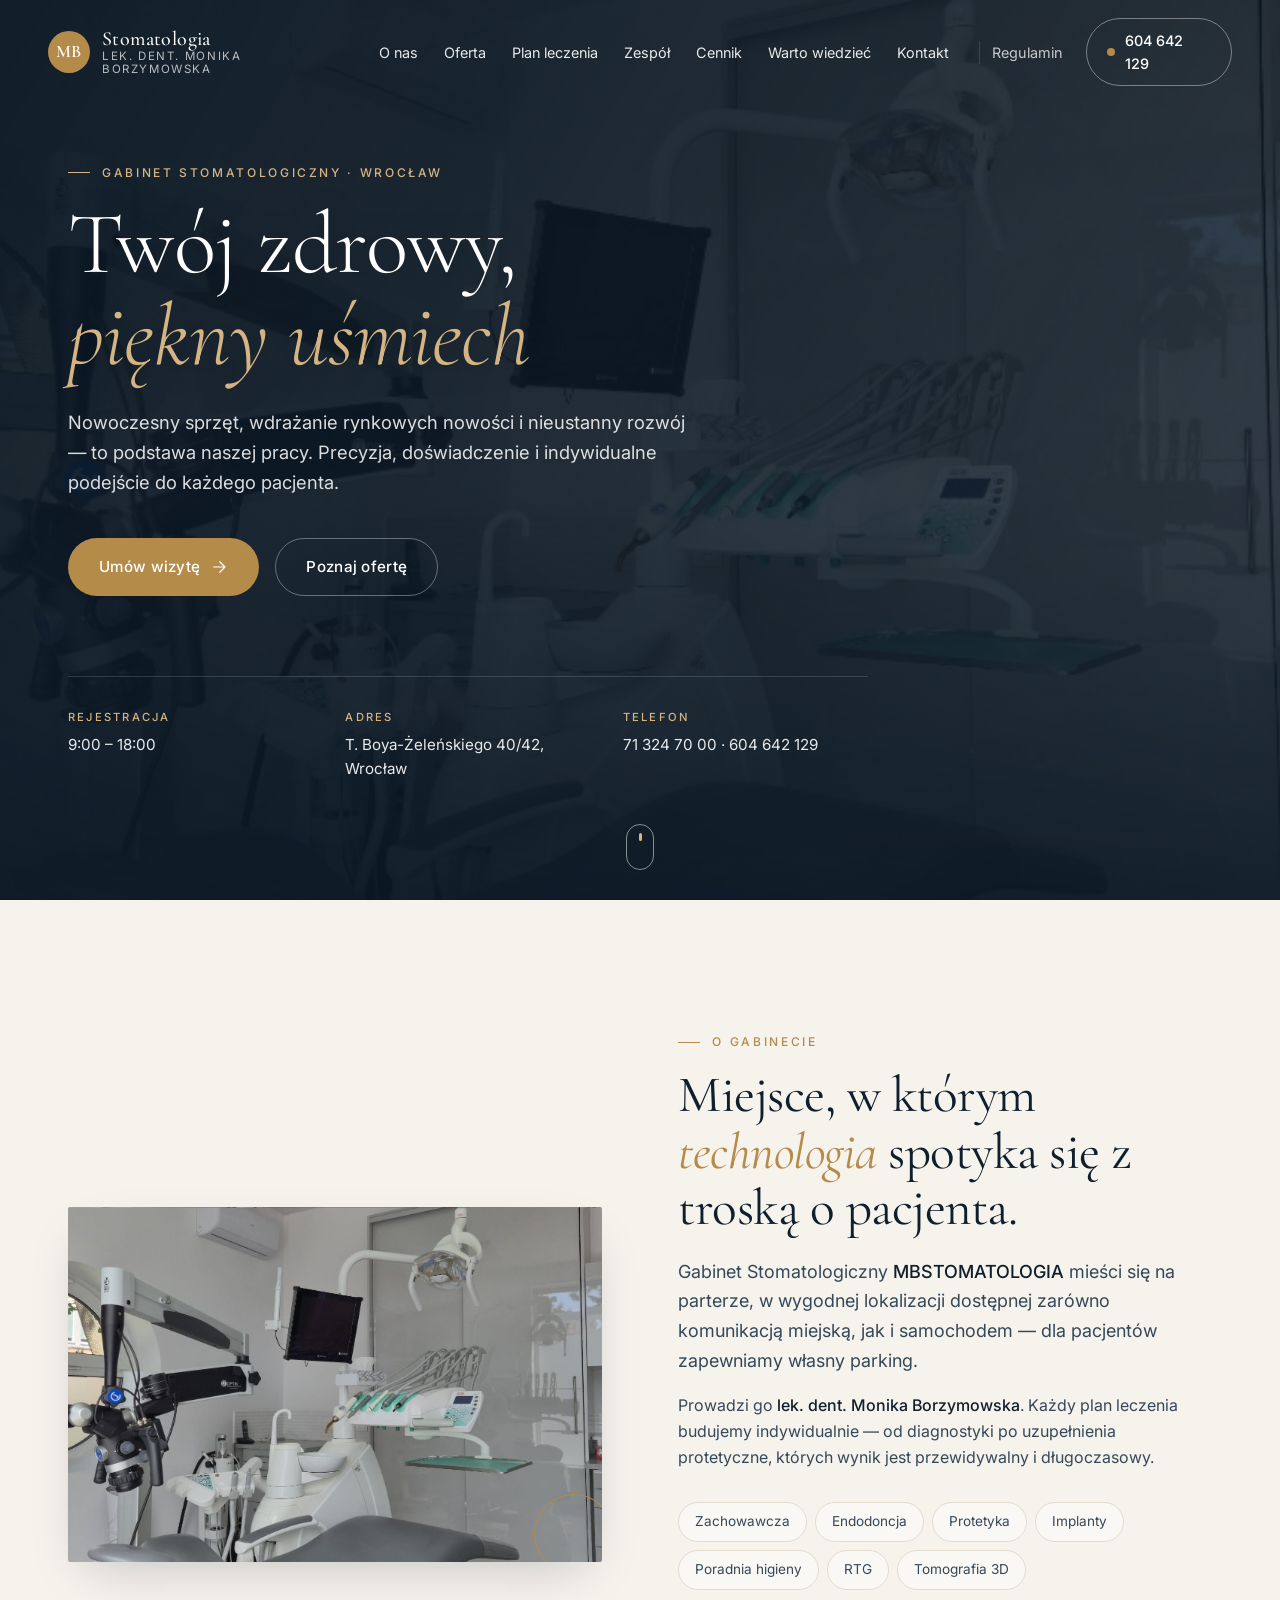
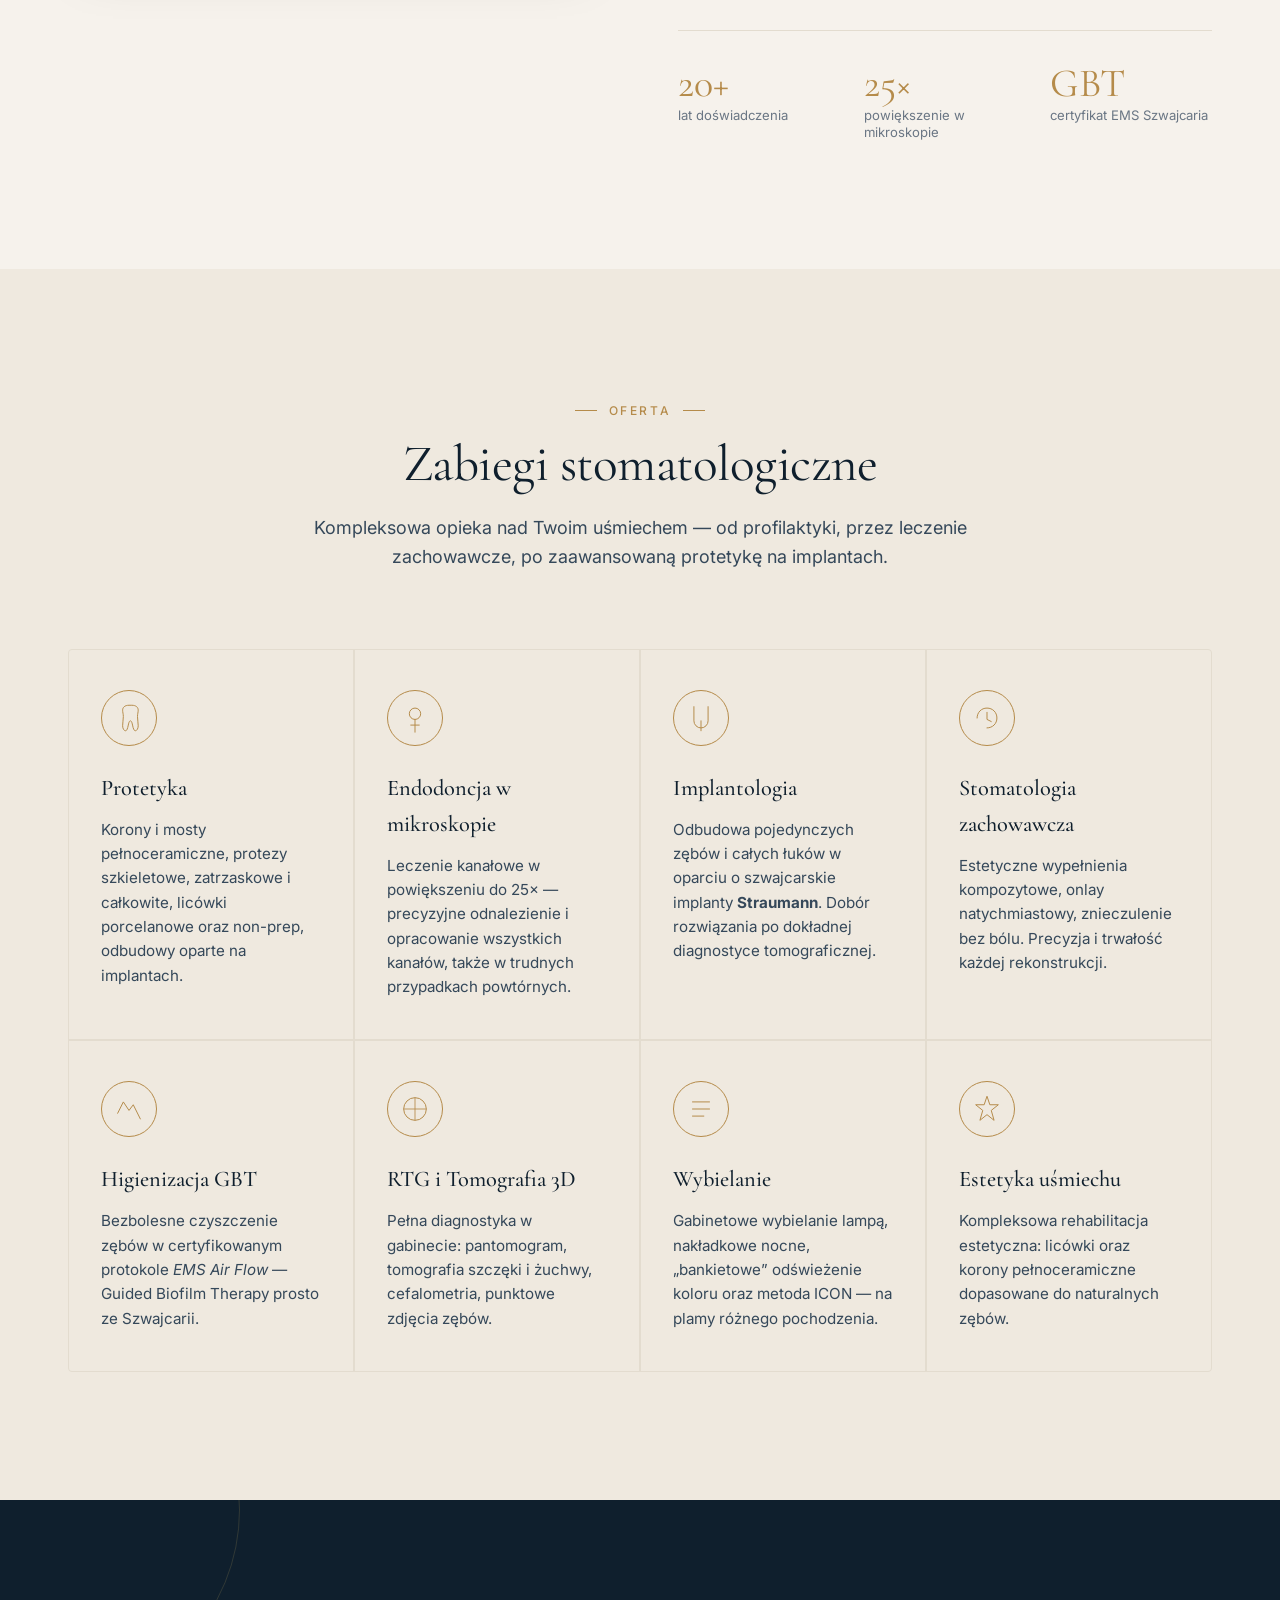
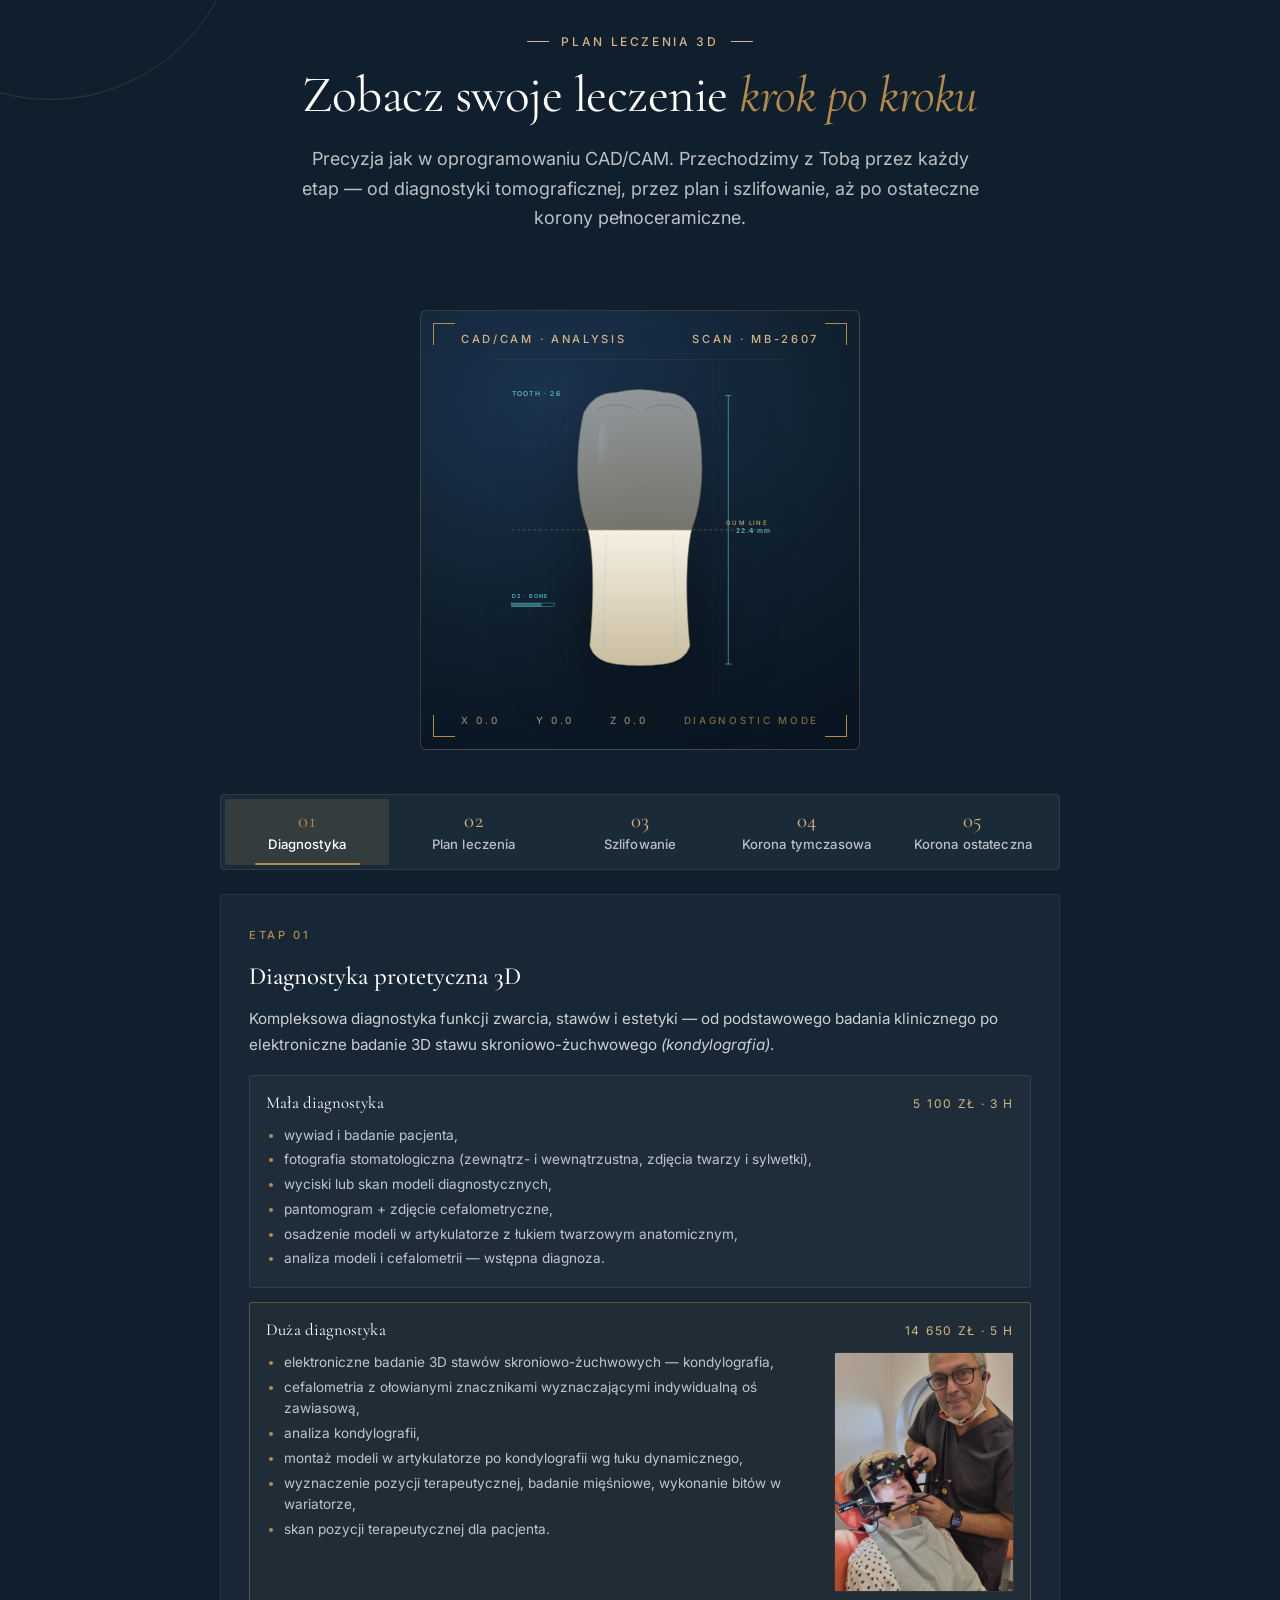
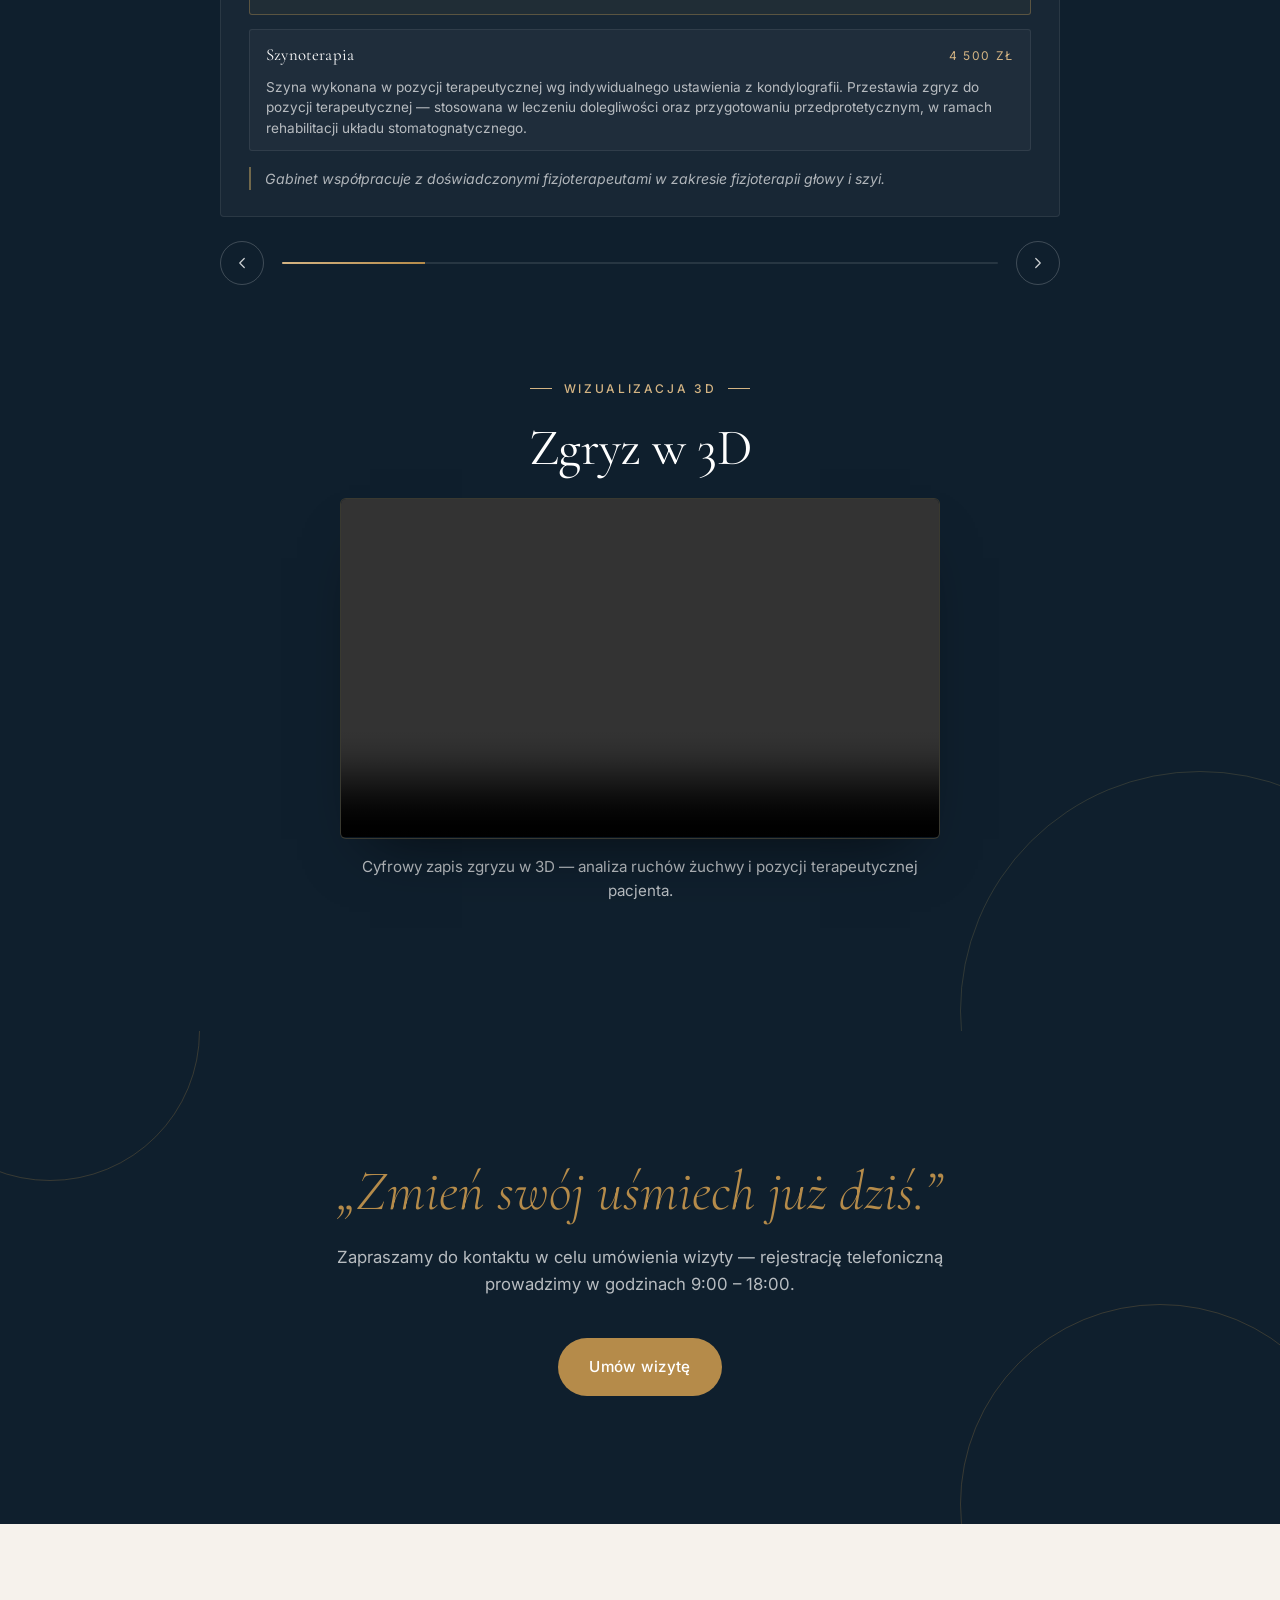
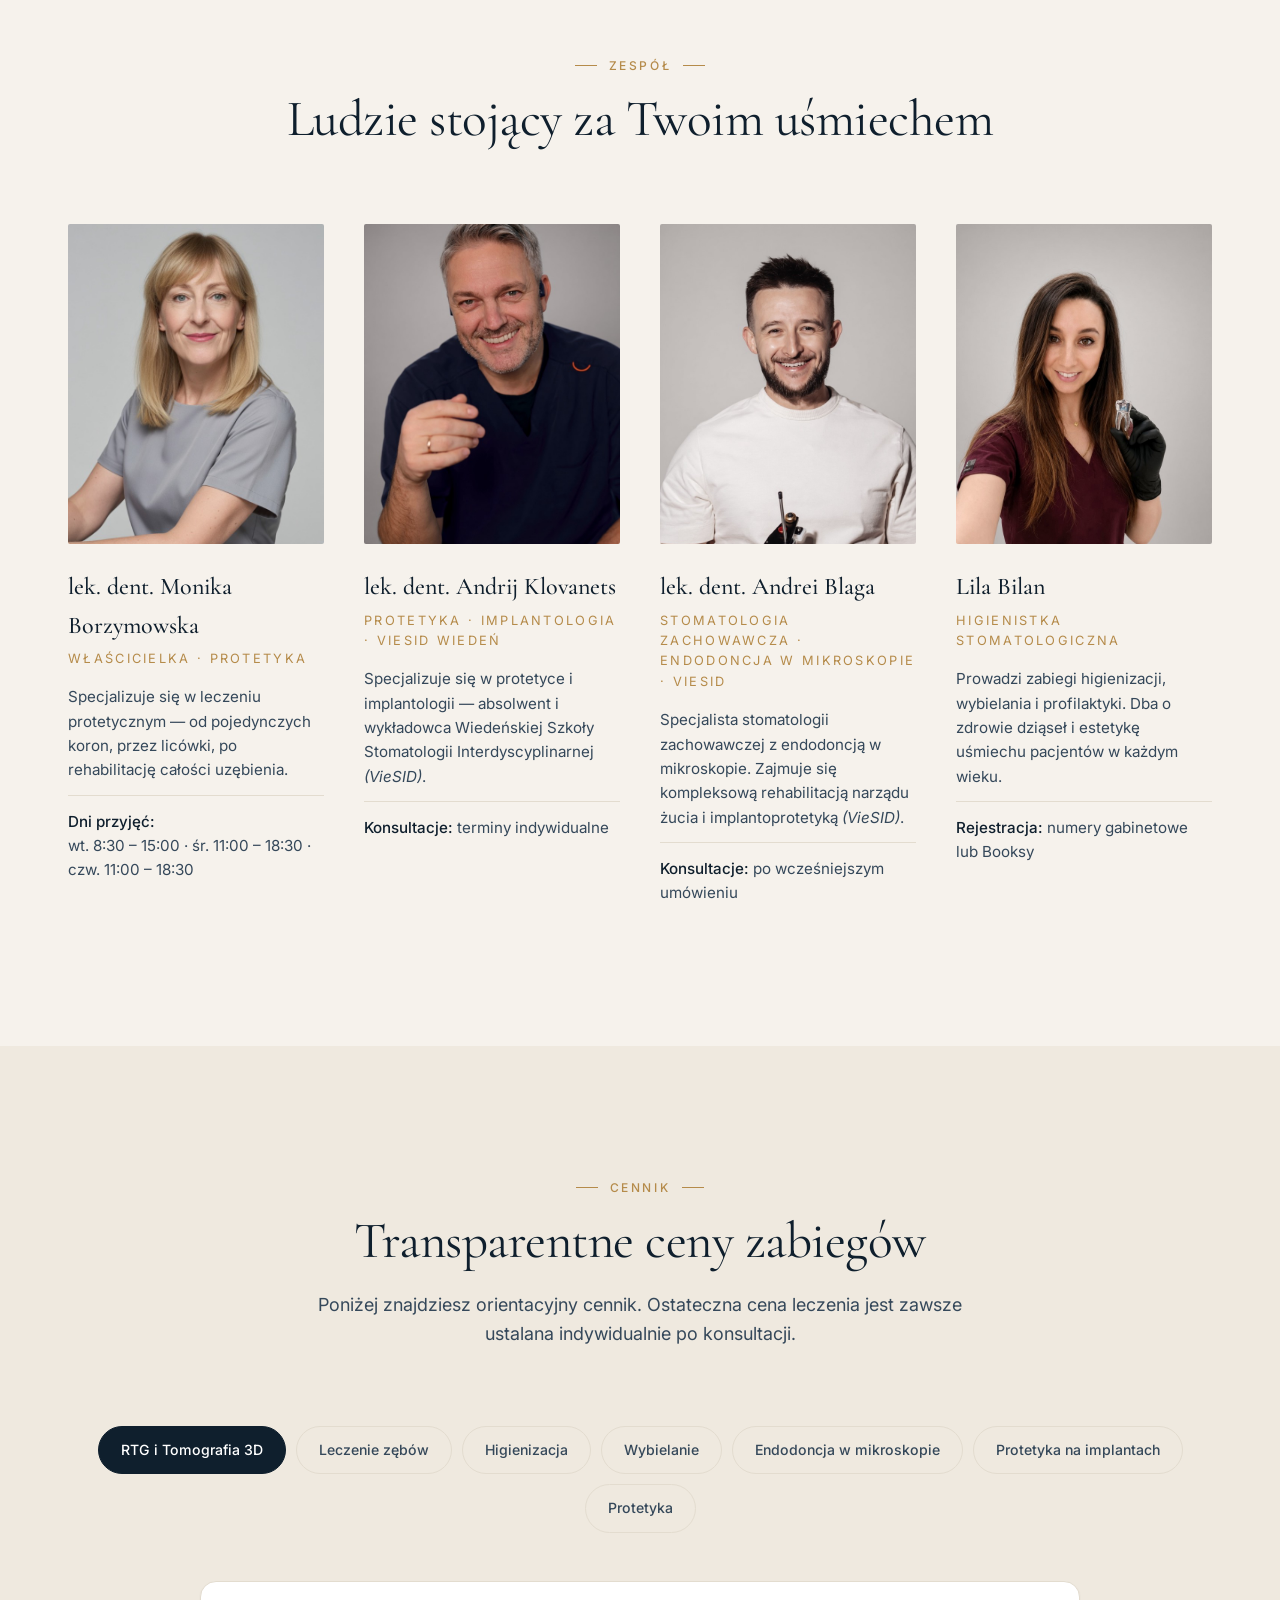
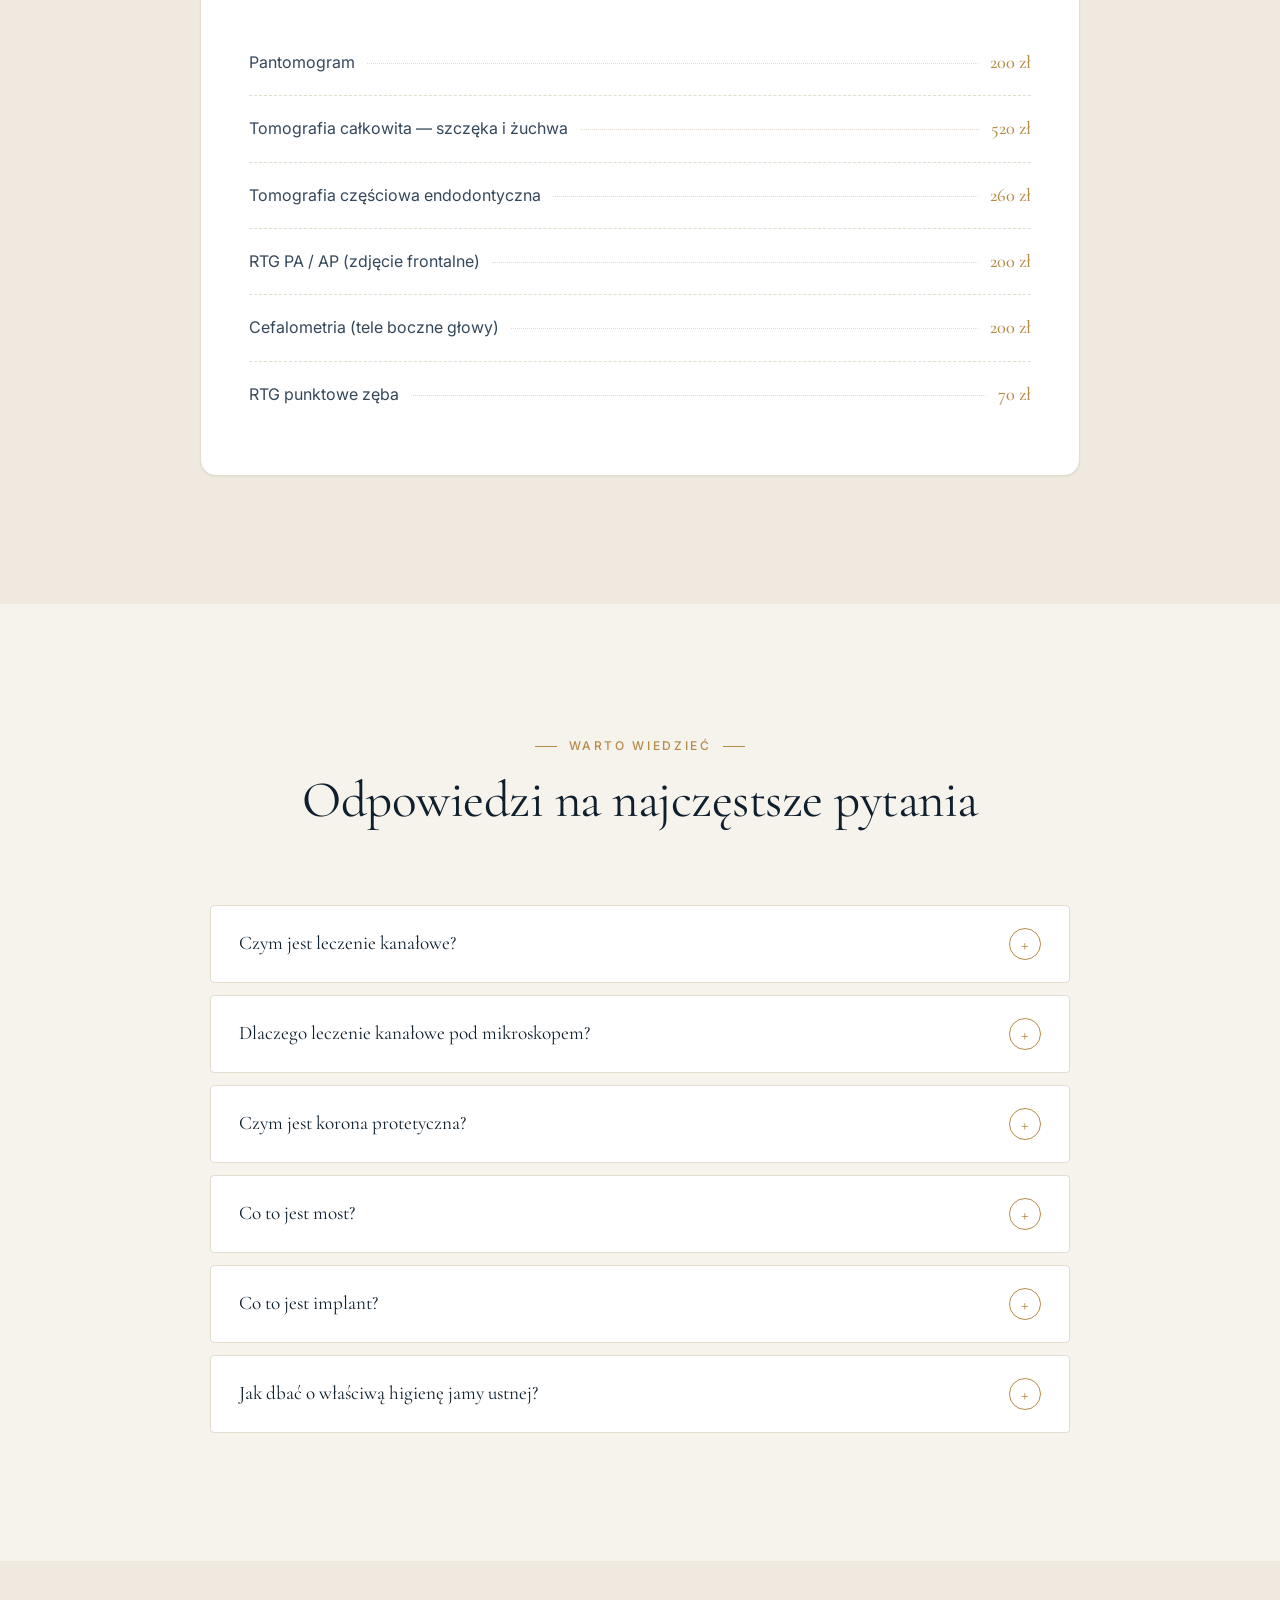
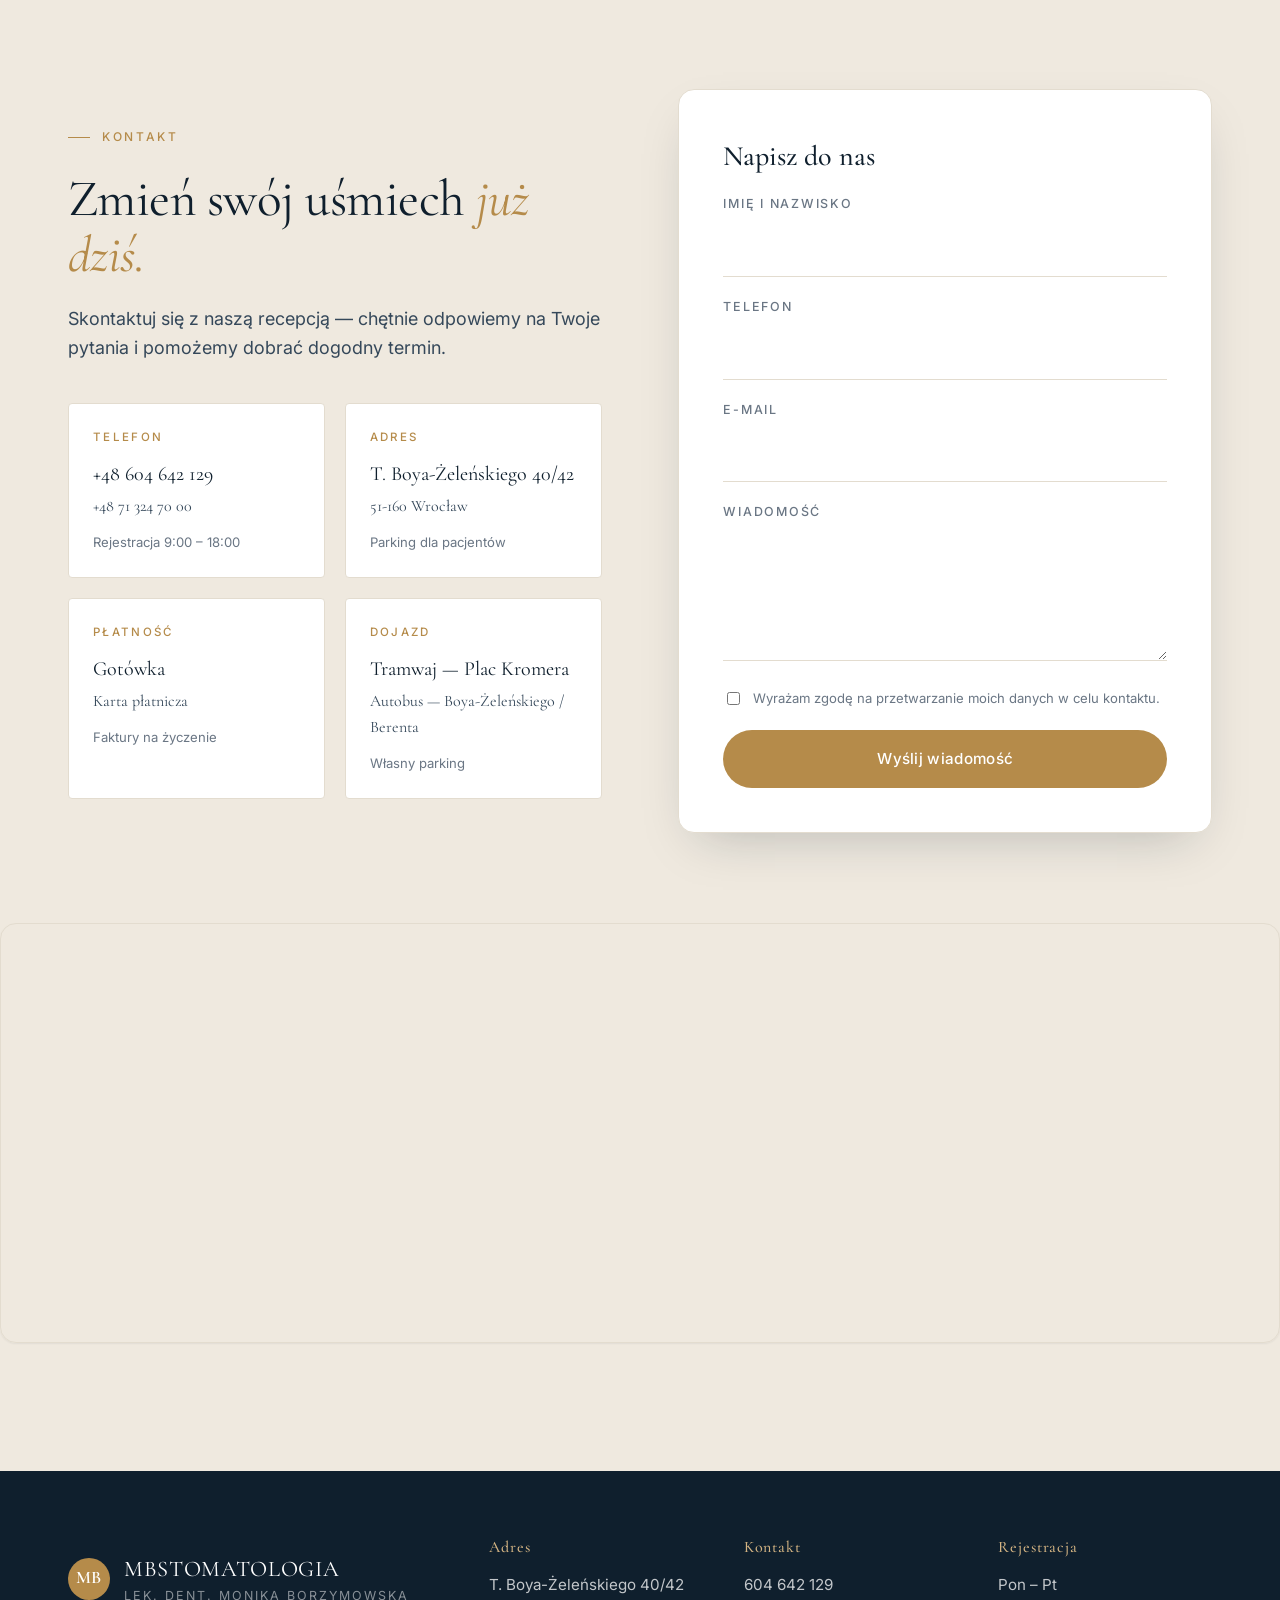
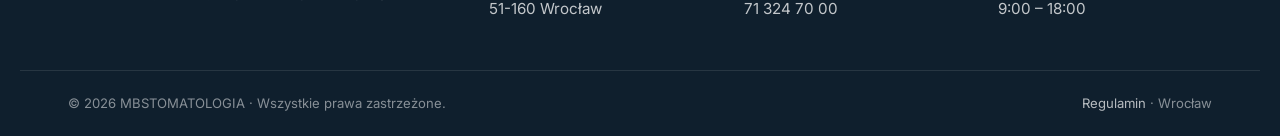
==== commit 2499b6b9: "Uporządkowanie zakładki Wybielanie: dwie grupy + przeniesienie higienizacji - Wybielanie: podział na" ====
--- a/index.html
+++ b/index.html
@@ -1065,16 +1065,21 @@
                 <span class="dots"></span>
                 <span class="price">480 zł</span>
               </li>
+              <li>
+                <span>Higienizacja + odświeżenie koloru</span>
+                <span class="dots"></span>
+                <span class="price">880 zł</span>
+              </li>
             </ul>
           </div>
 
           <div class="panel" data-panel="wyb">
             <ul class="price-list">
-              <li class="price-list__head">Gabinetowe</li>
-              <li><span>Wybielanie lampą BYOND (lub połączone z nakładkowym nocnym)</span><span class="dots"></span><span class="price">2 500 zł</span></li>
-              <li><span>Wybielanie „bankietowe” — odświeżenie koloru BlancOne Click (10 min)</span><span class="dots"></span><span class="price">350 zł</span></li>
-              <li><span>Metoda ICON — na plamy różnego pochodzenia</span><span class="dots"></span><span class="price">500 zł / ząb</span></li>
-              <li><span>Higienizacja + odświeżenie koloru</span><span class="dots"></span><span class="price">880 zł</span></li>
+              <li class="price-list__head">Wybielanie gabinetowe</li>
+              <li><span>Wybielanie lampą BYOND (samodzielnie lub w połączeniu z nakładkami nocnymi)</span><span class="dots"></span><span class="price">2 500 zł</span></li>
+              <li class="price-list__head">Rozjaśnianie i usuwanie przebarwień</li>
+              <li><span>Wybielanie „bankietowe” — szybkie odświeżenie koloru <em>BlancOne Click</em> (10 min)</span><span class="dots"></span><span class="price">350 zł</span></li>
+              <li><span>Metoda ICON — na przebarwienia i plamy różnego pochodzenia</span><span class="dots"></span><span class="price">500 zł / ząb</span></li>
             </ul>
           </div>
 
--- a/styles.css
+++ b/styles.css
@@ -1844,6 +1844,16 @@
 }
 .process__video-head .eyebrow {
   color: var(--gold-soft);
+  padding-right: 34px;
+}
+.process__video-head .eyebrow::after {
+  content: "";
+  position: absolute;
+  right: 0;
+  top: 50%;
+  width: 22px;
+  height: 1px;
+  background: currentColor;
 }
 .process__video-head .h2 {
   color: #fff;
@@ -1898,6 +1908,9 @@
 .process__gallery--single {
   grid-template-columns: 1fr;
   max-width: 280px;
+  margin-left: auto;
+  margin-right: auto;
+  text-align: center;
 }
 .process__gallery-item {
   margin: 0;
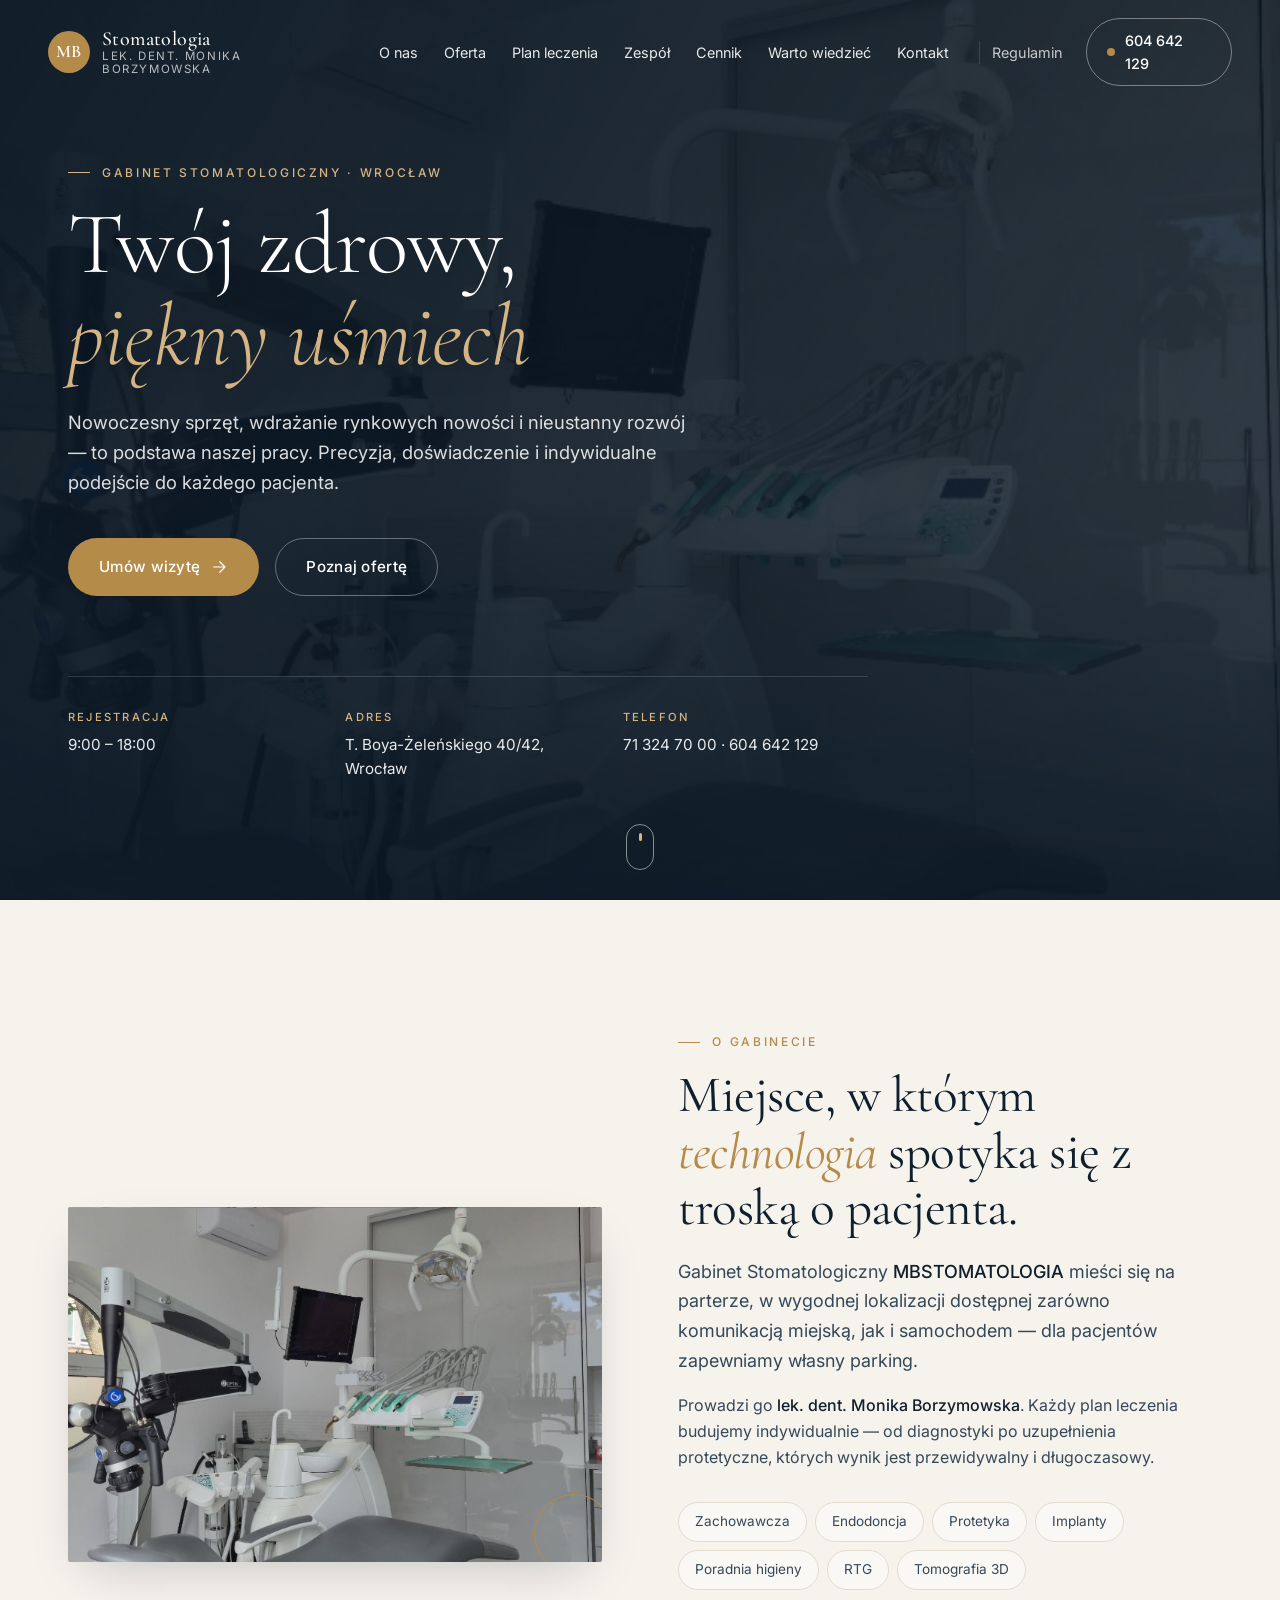
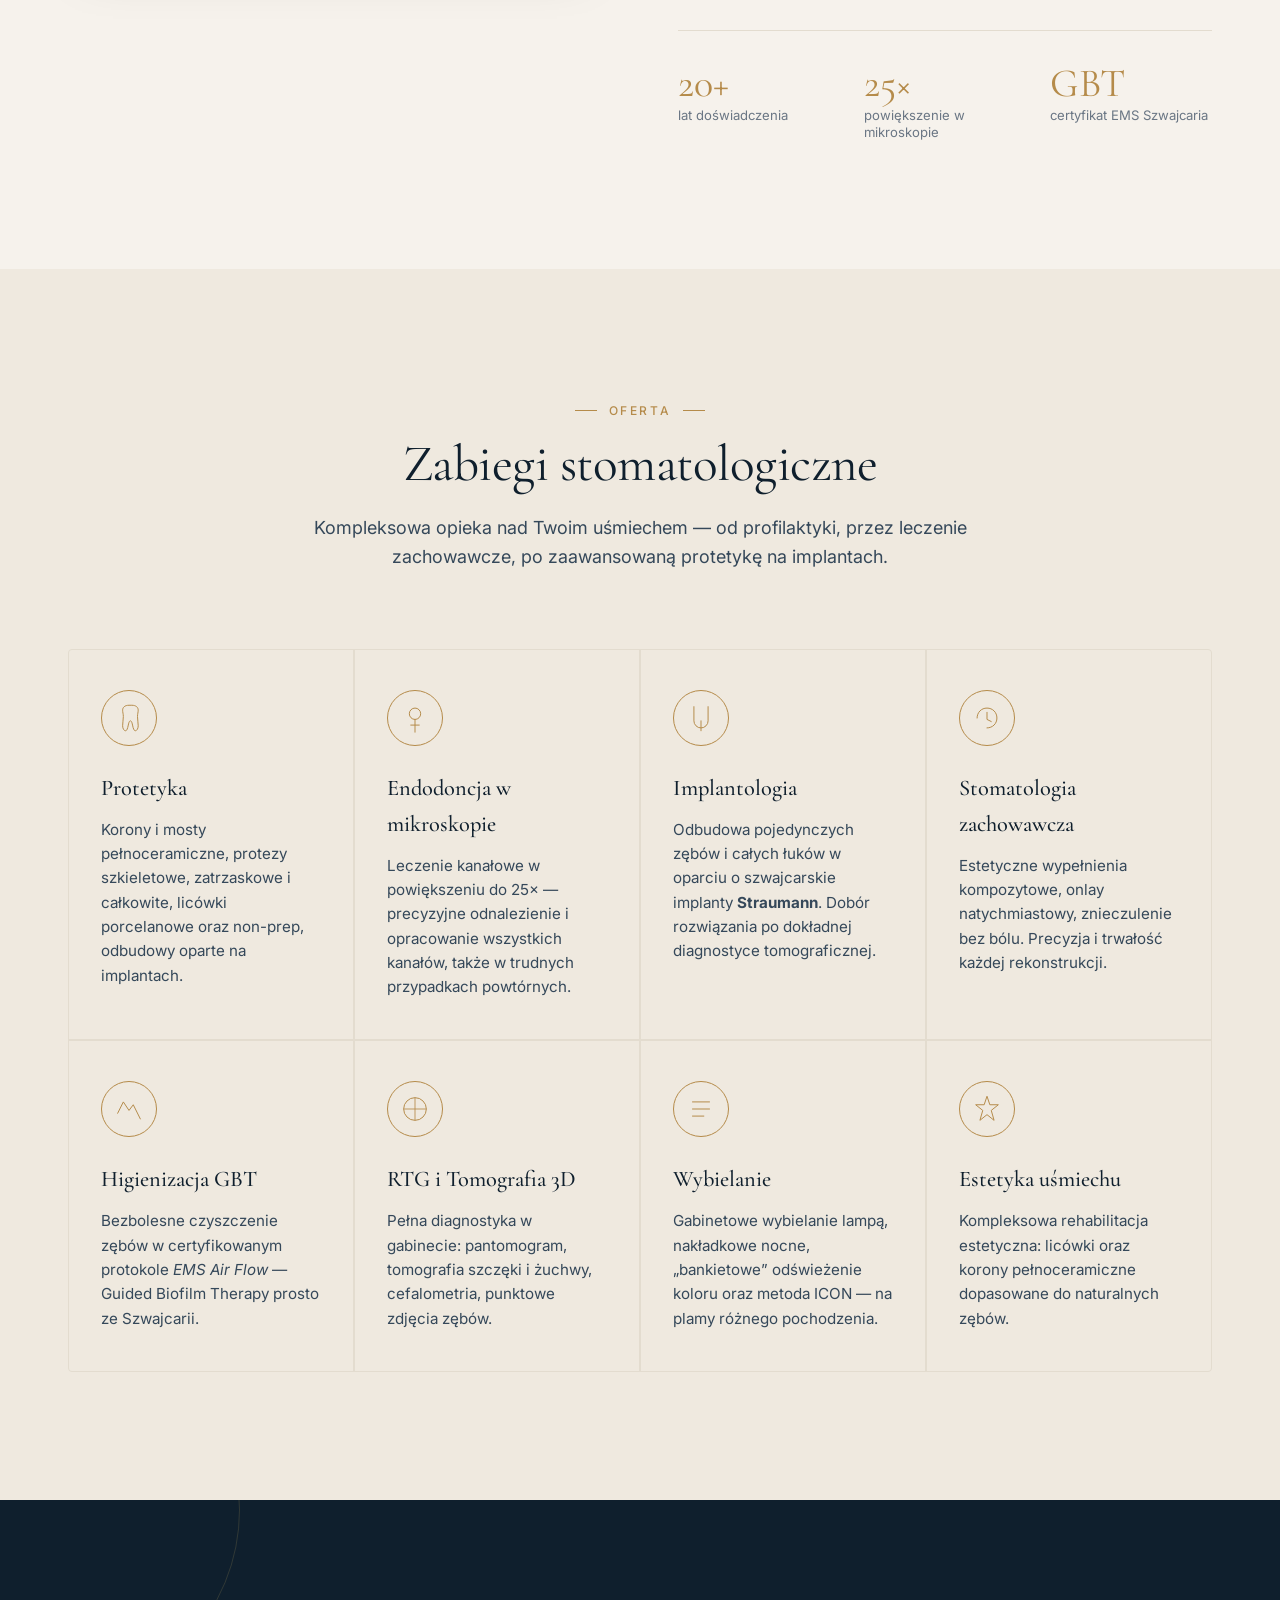
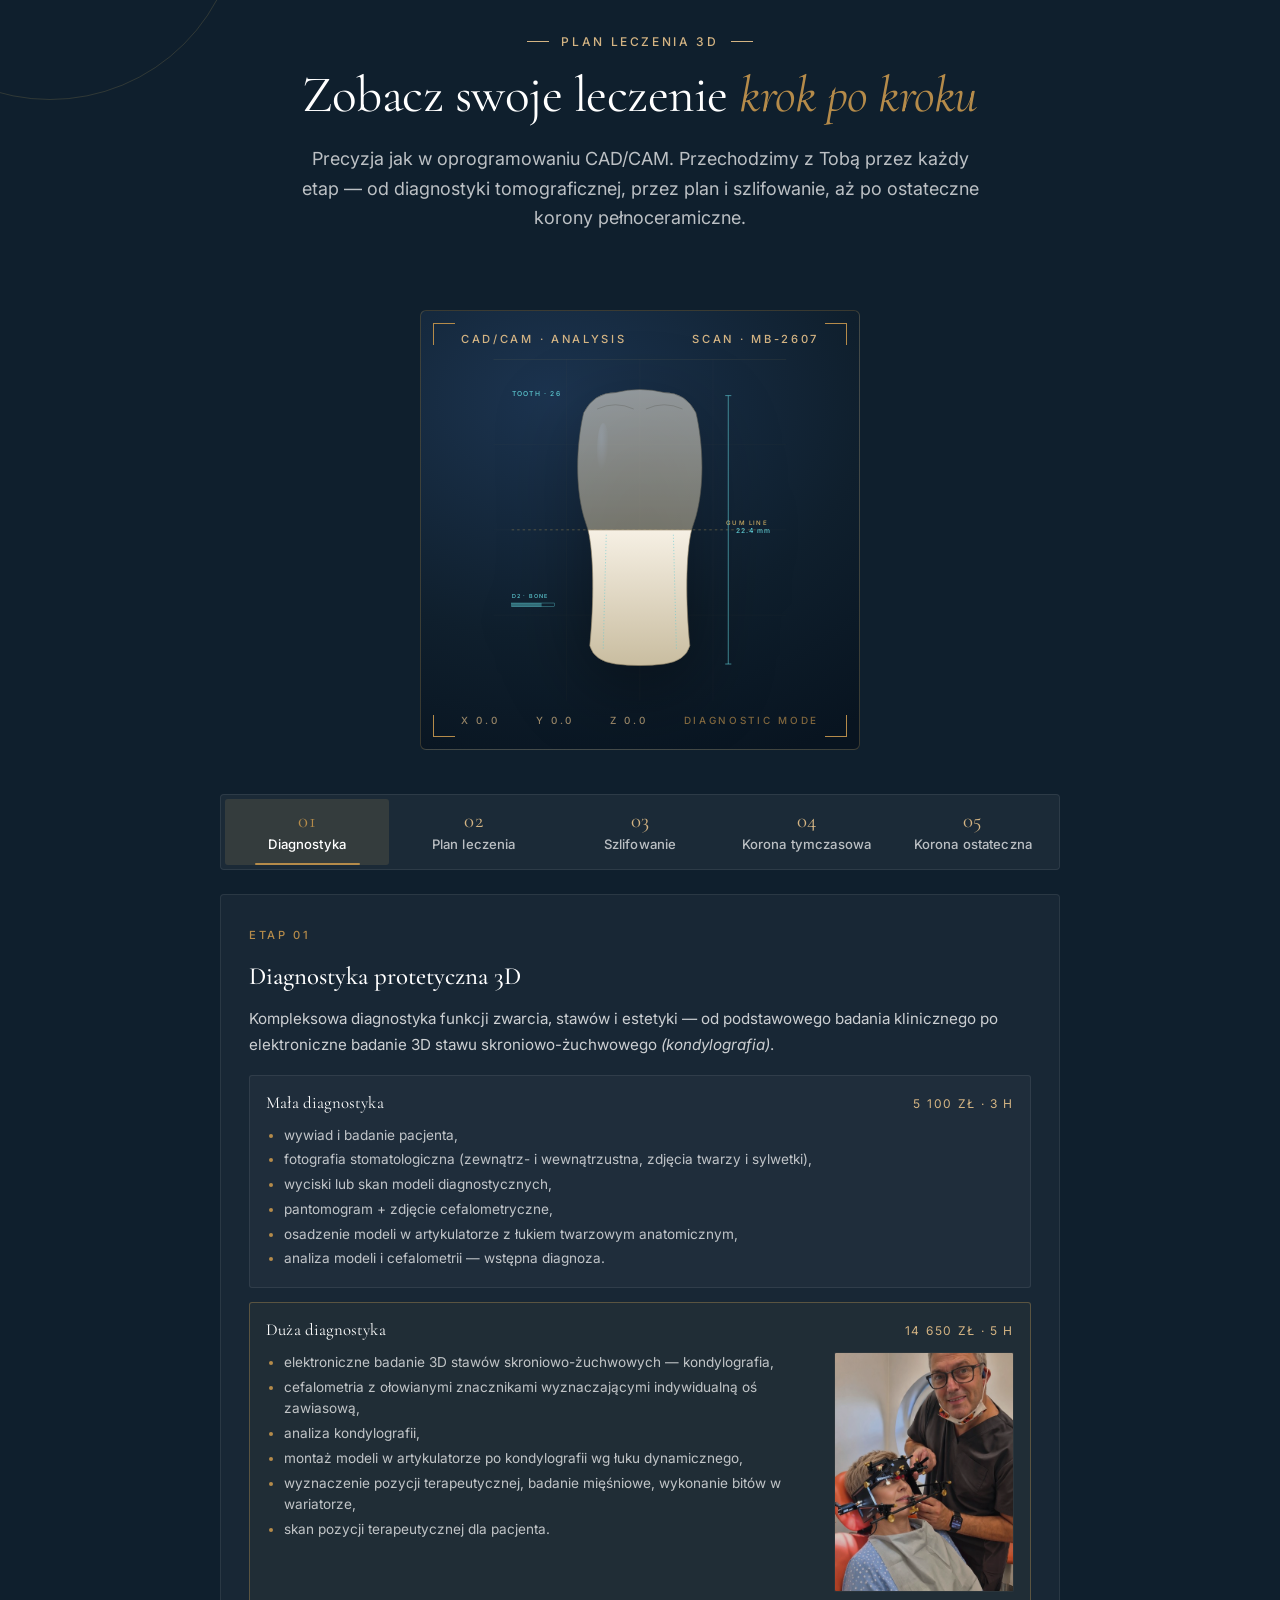
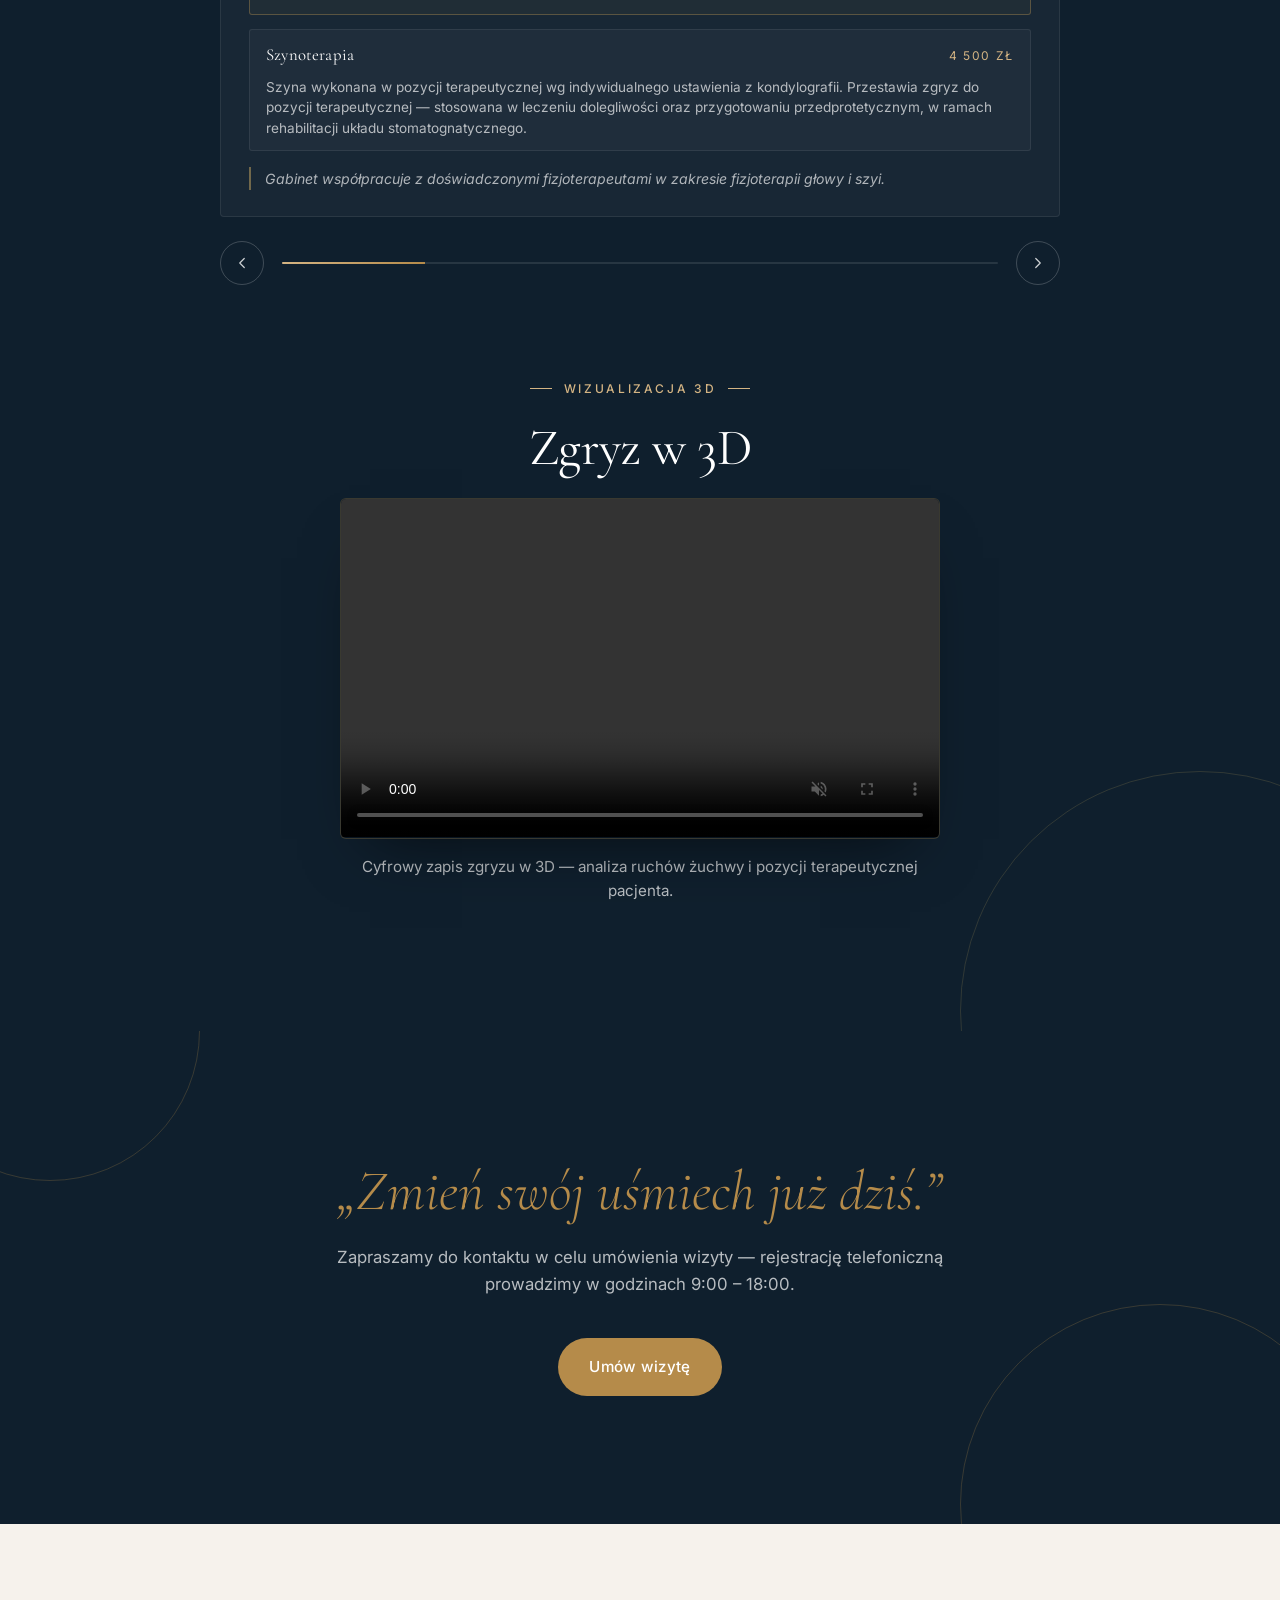
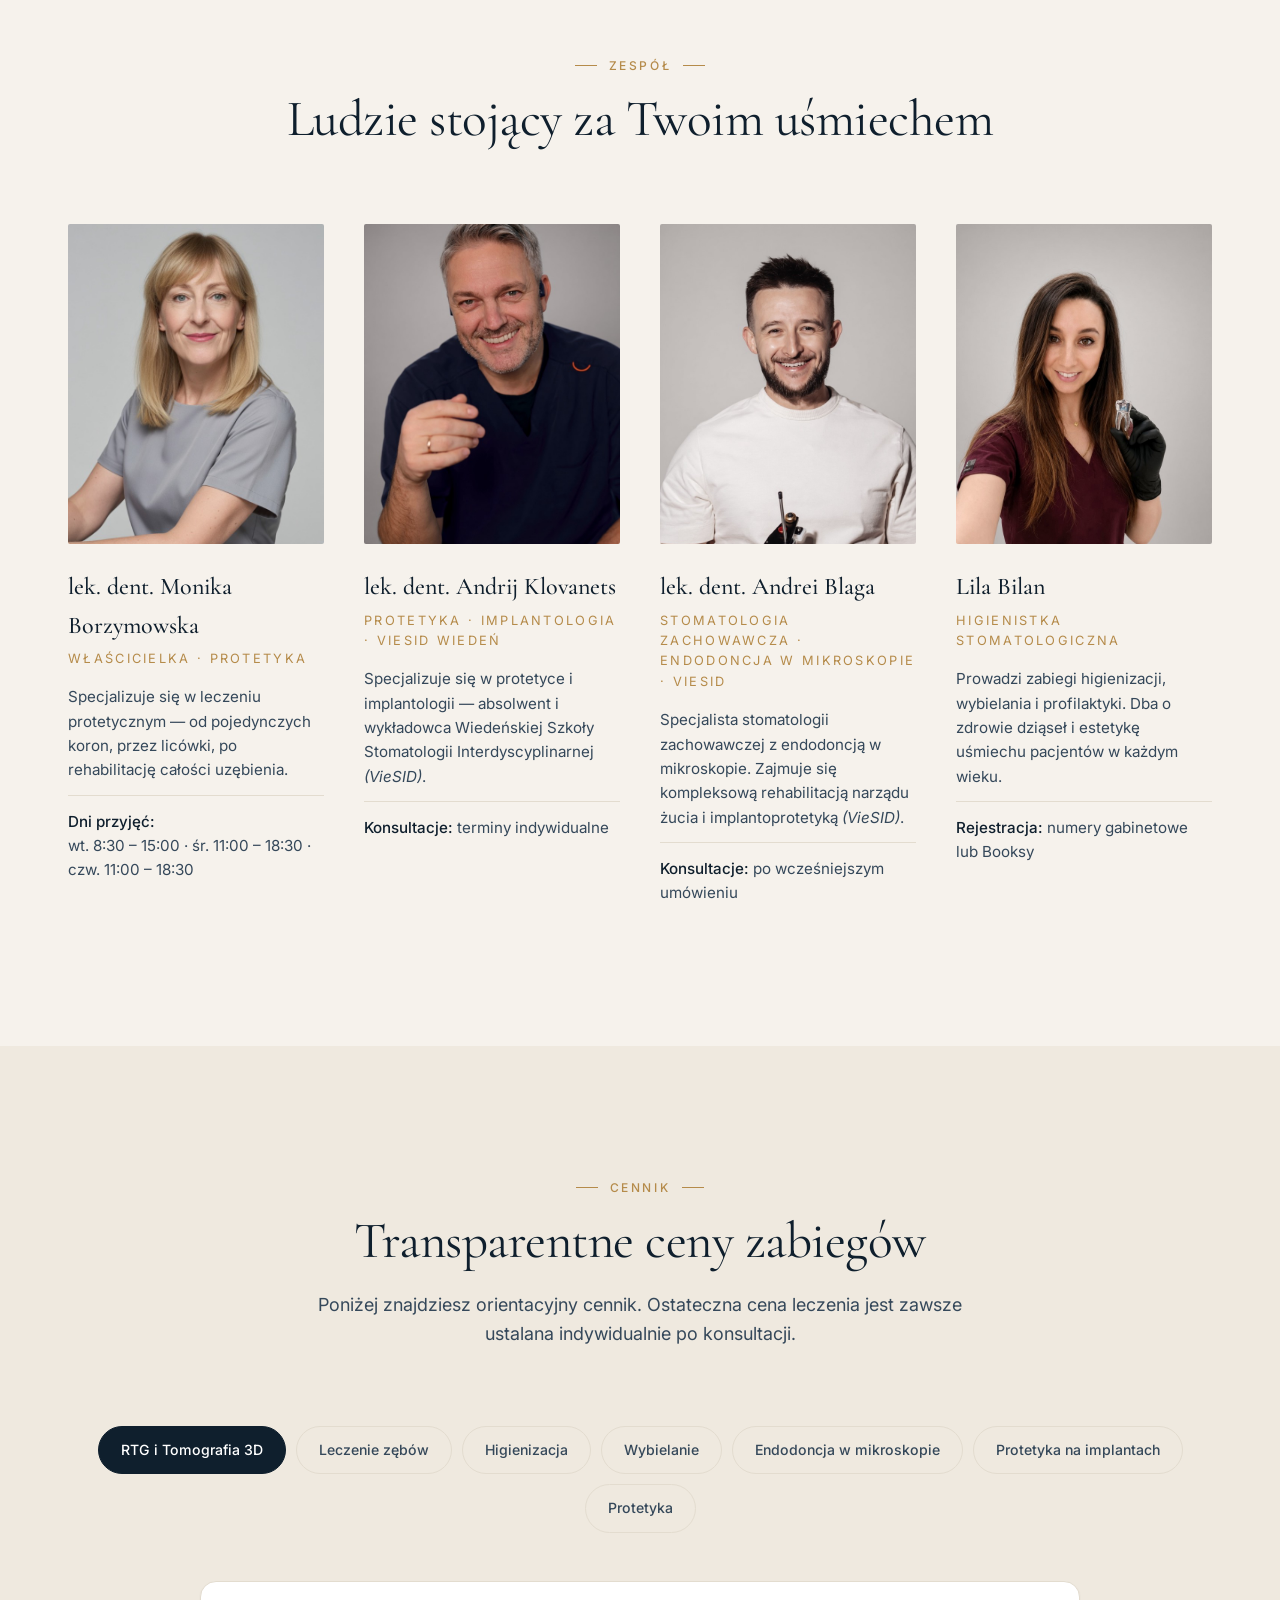
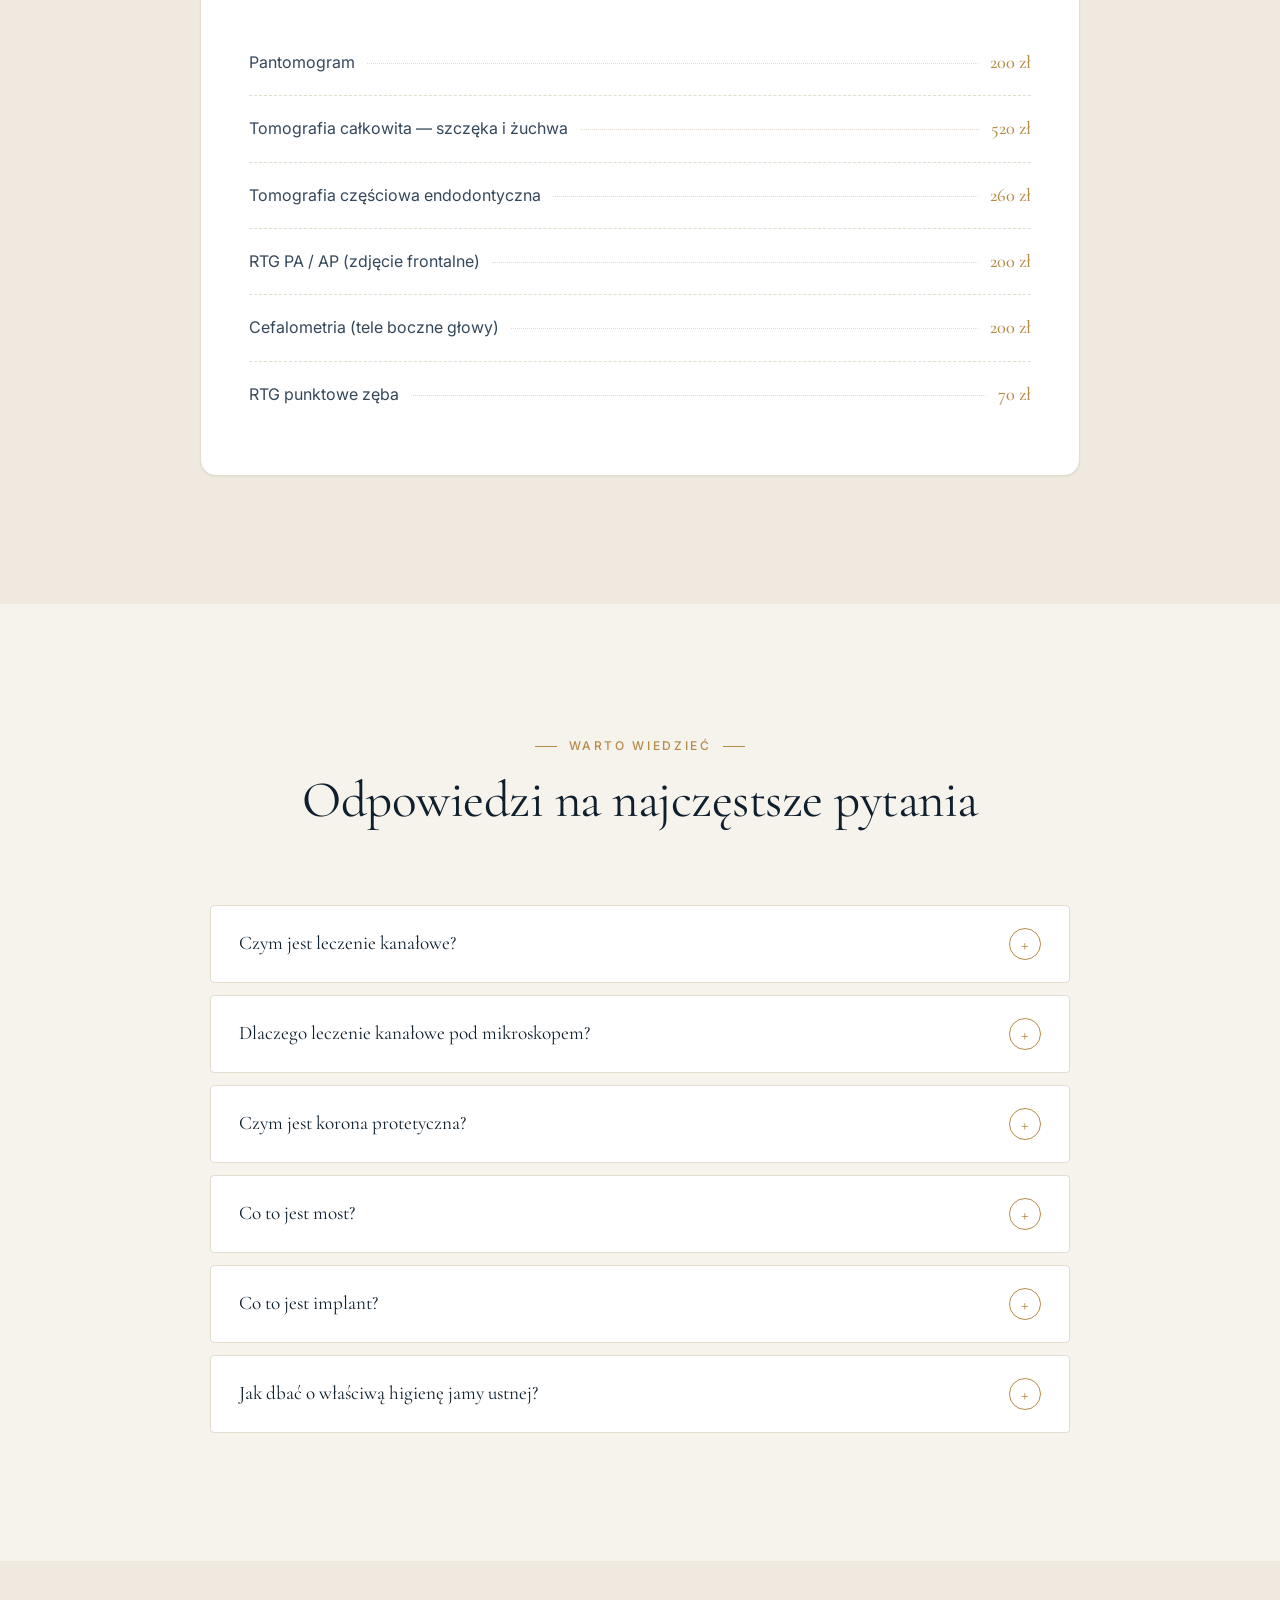
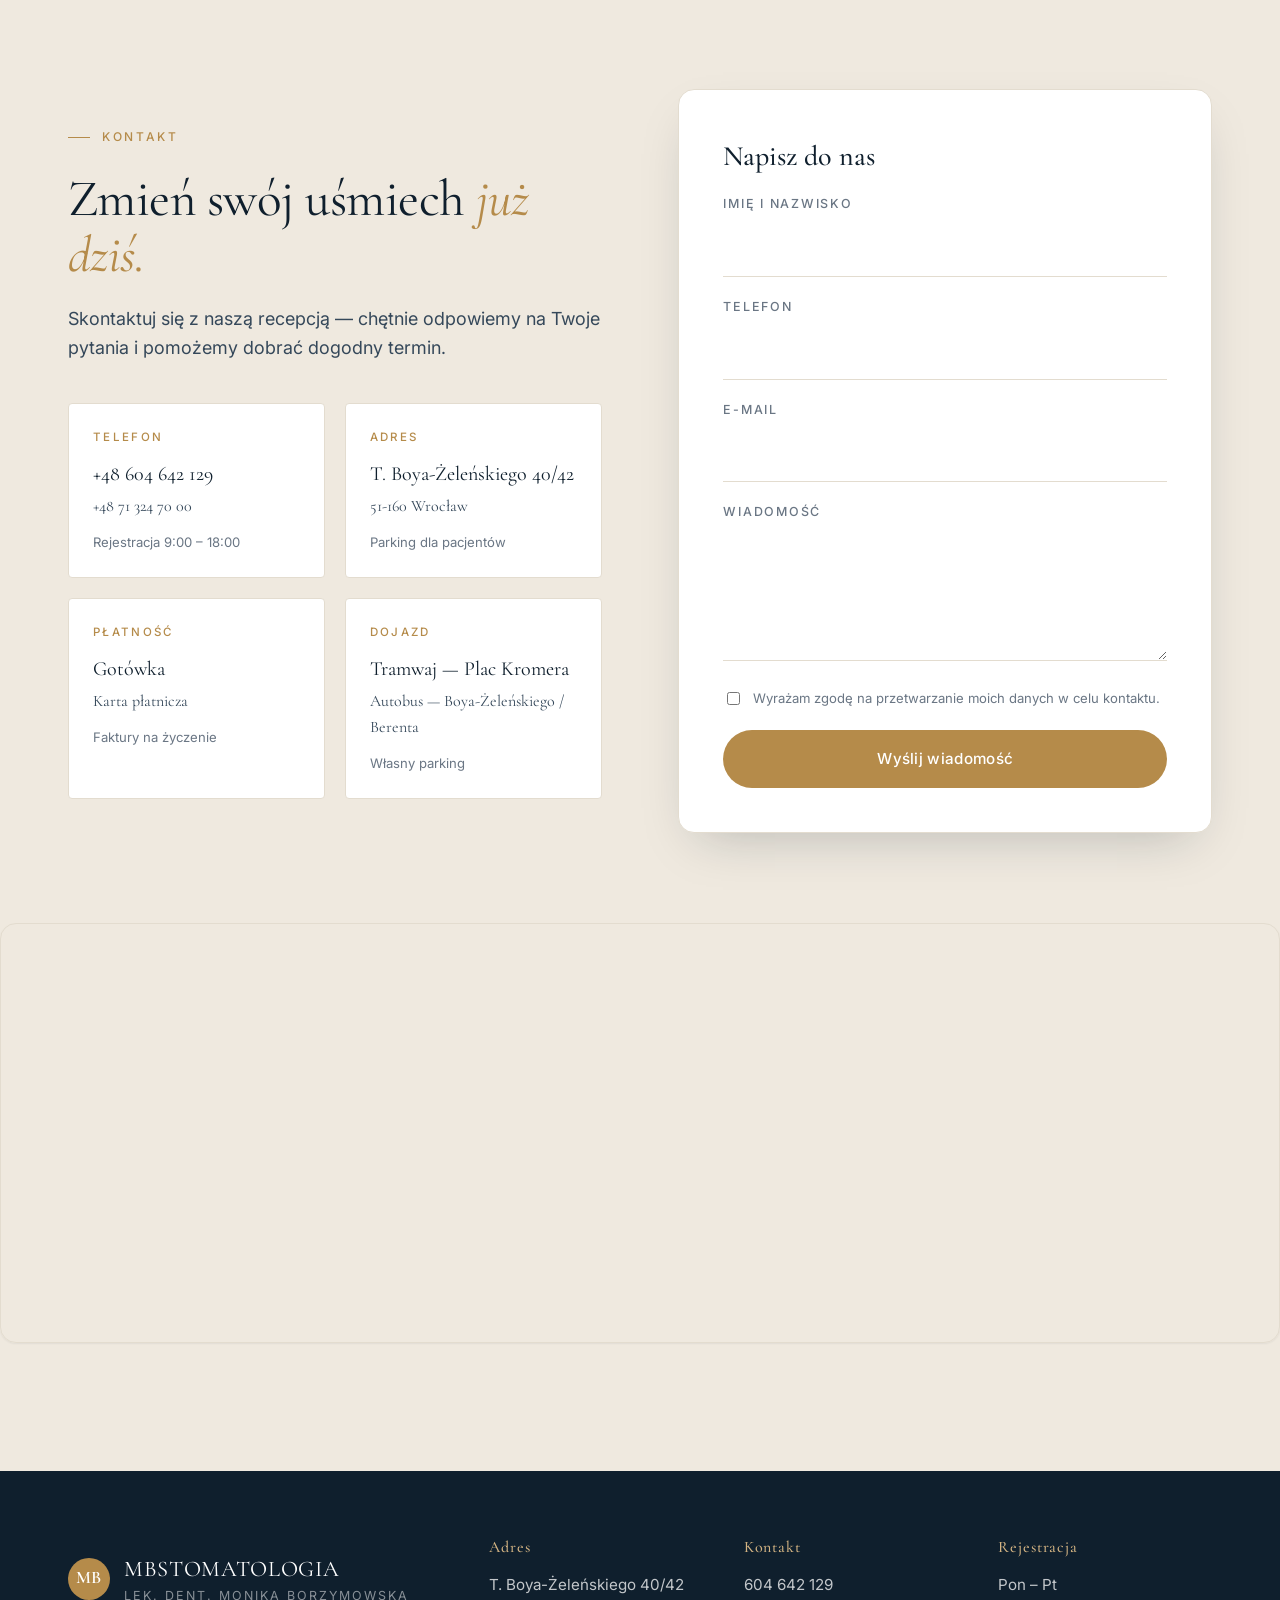
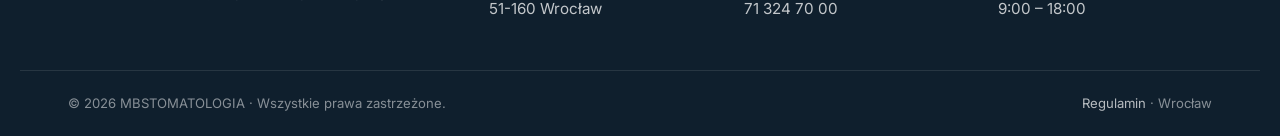
==== commit cf6f9e6f: "Wybielanie: dokładna treść wg wersji klientki (jeden nagłówek Gabinetowe)" ====
--- a/index.html
+++ b/index.html
@@ -1075,11 +1075,10 @@
 
           <div class="panel" data-panel="wyb">
             <ul class="price-list">
-              <li class="price-list__head">Wybielanie gabinetowe</li>
-              <li><span>Wybielanie lampą BYOND (samodzielnie lub w połączeniu z nakładkami nocnymi)</span><span class="dots"></span><span class="price">2 500 zł</span></li>
-              <li class="price-list__head">Rozjaśnianie i usuwanie przebarwień</li>
-              <li><span>Wybielanie „bankietowe” — szybkie odświeżenie koloru <em>BlancOne Click</em> (10 min)</span><span class="dots"></span><span class="price">350 zł</span></li>
-              <li><span>Metoda ICON — na przebarwienia i plamy różnego pochodzenia</span><span class="dots"></span><span class="price">500 zł / ząb</span></li>
+              <li class="price-list__head">Gabinetowe</li>
+              <li><span>Wybielanie lampą BYOND lub połączone z nakładkowym nocnym</span><span class="dots"></span><span class="price">2 500 zł</span></li>
+              <li><span>Rozbielanie / wybielanie „bankietowe” — odświeżenie koloru BlancOne Click (10 min)</span><span class="dots"></span><span class="price">350 zł</span></li>
+              <li><span>Metoda ICON — na plamy różnego pochodzenia</span><span class="dots"></span><span class="price">500 zł / ząb</span></li>
             </ul>
           </div>
 
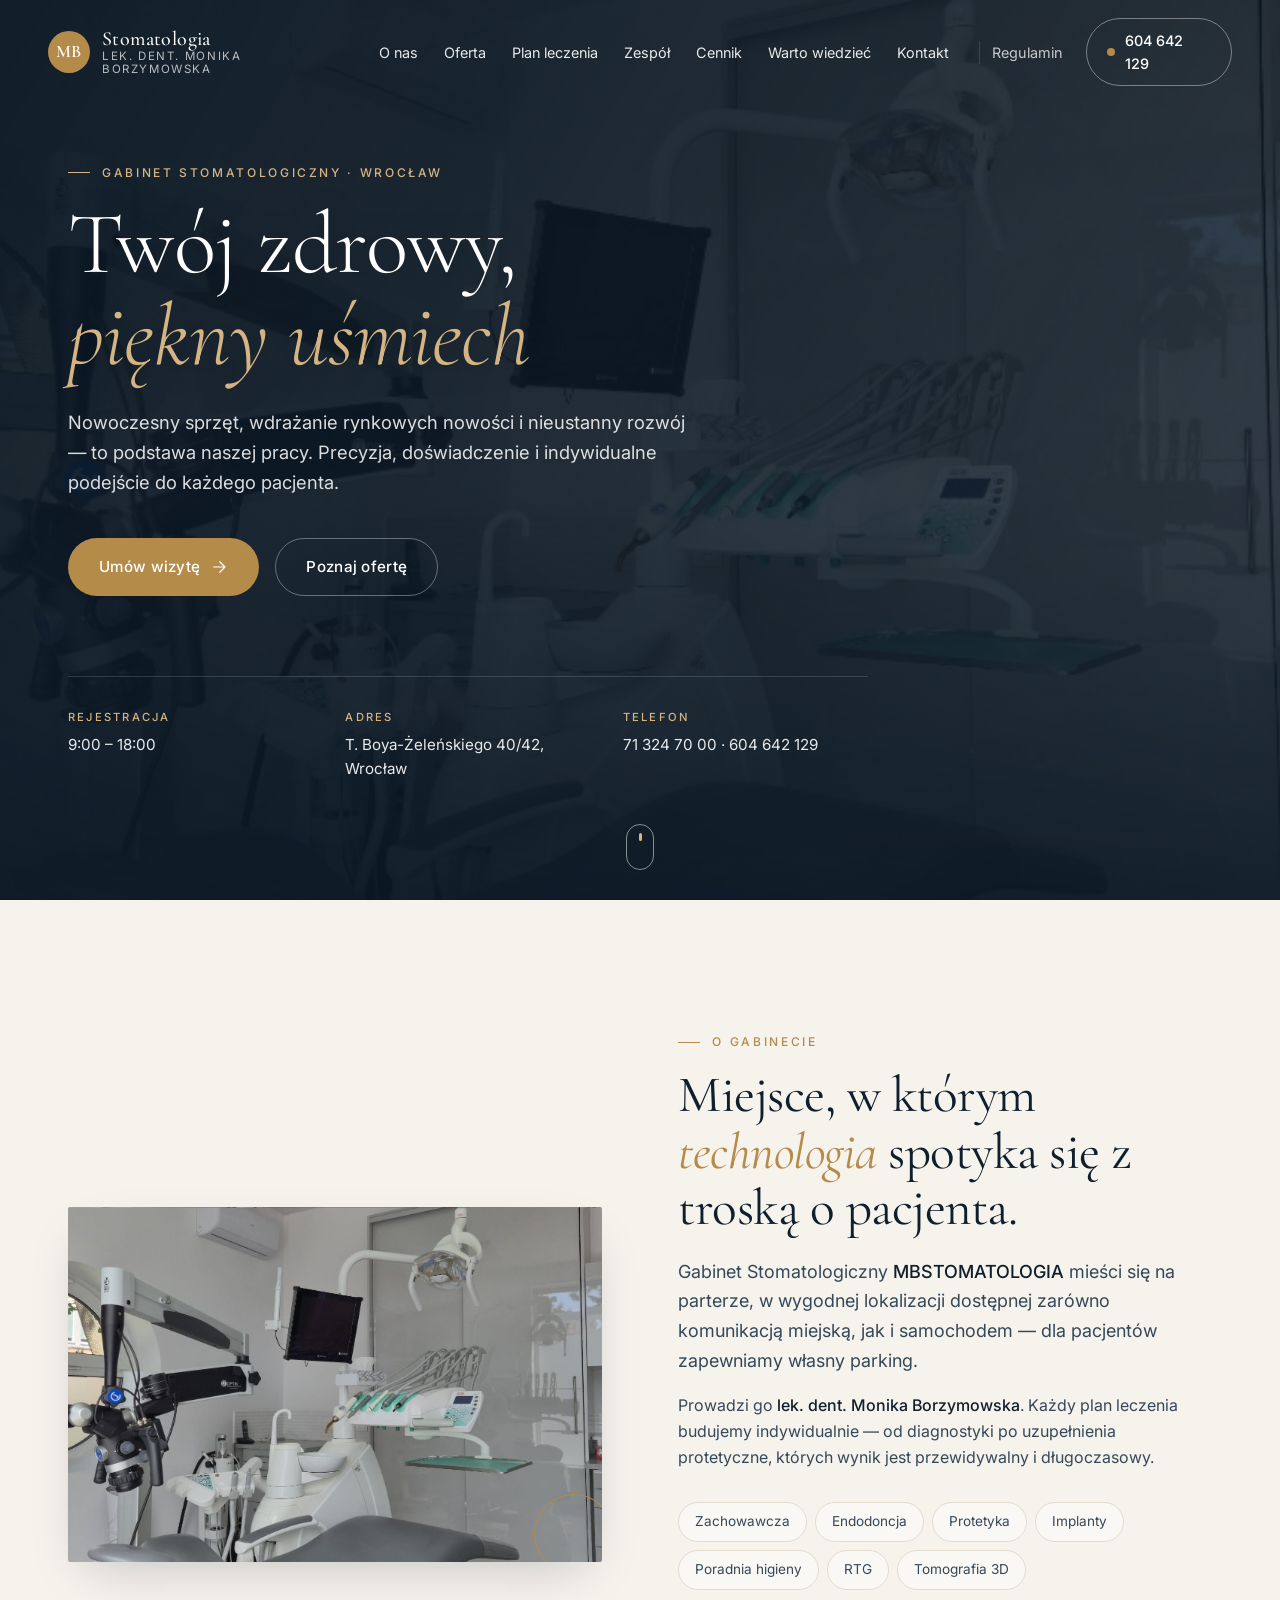
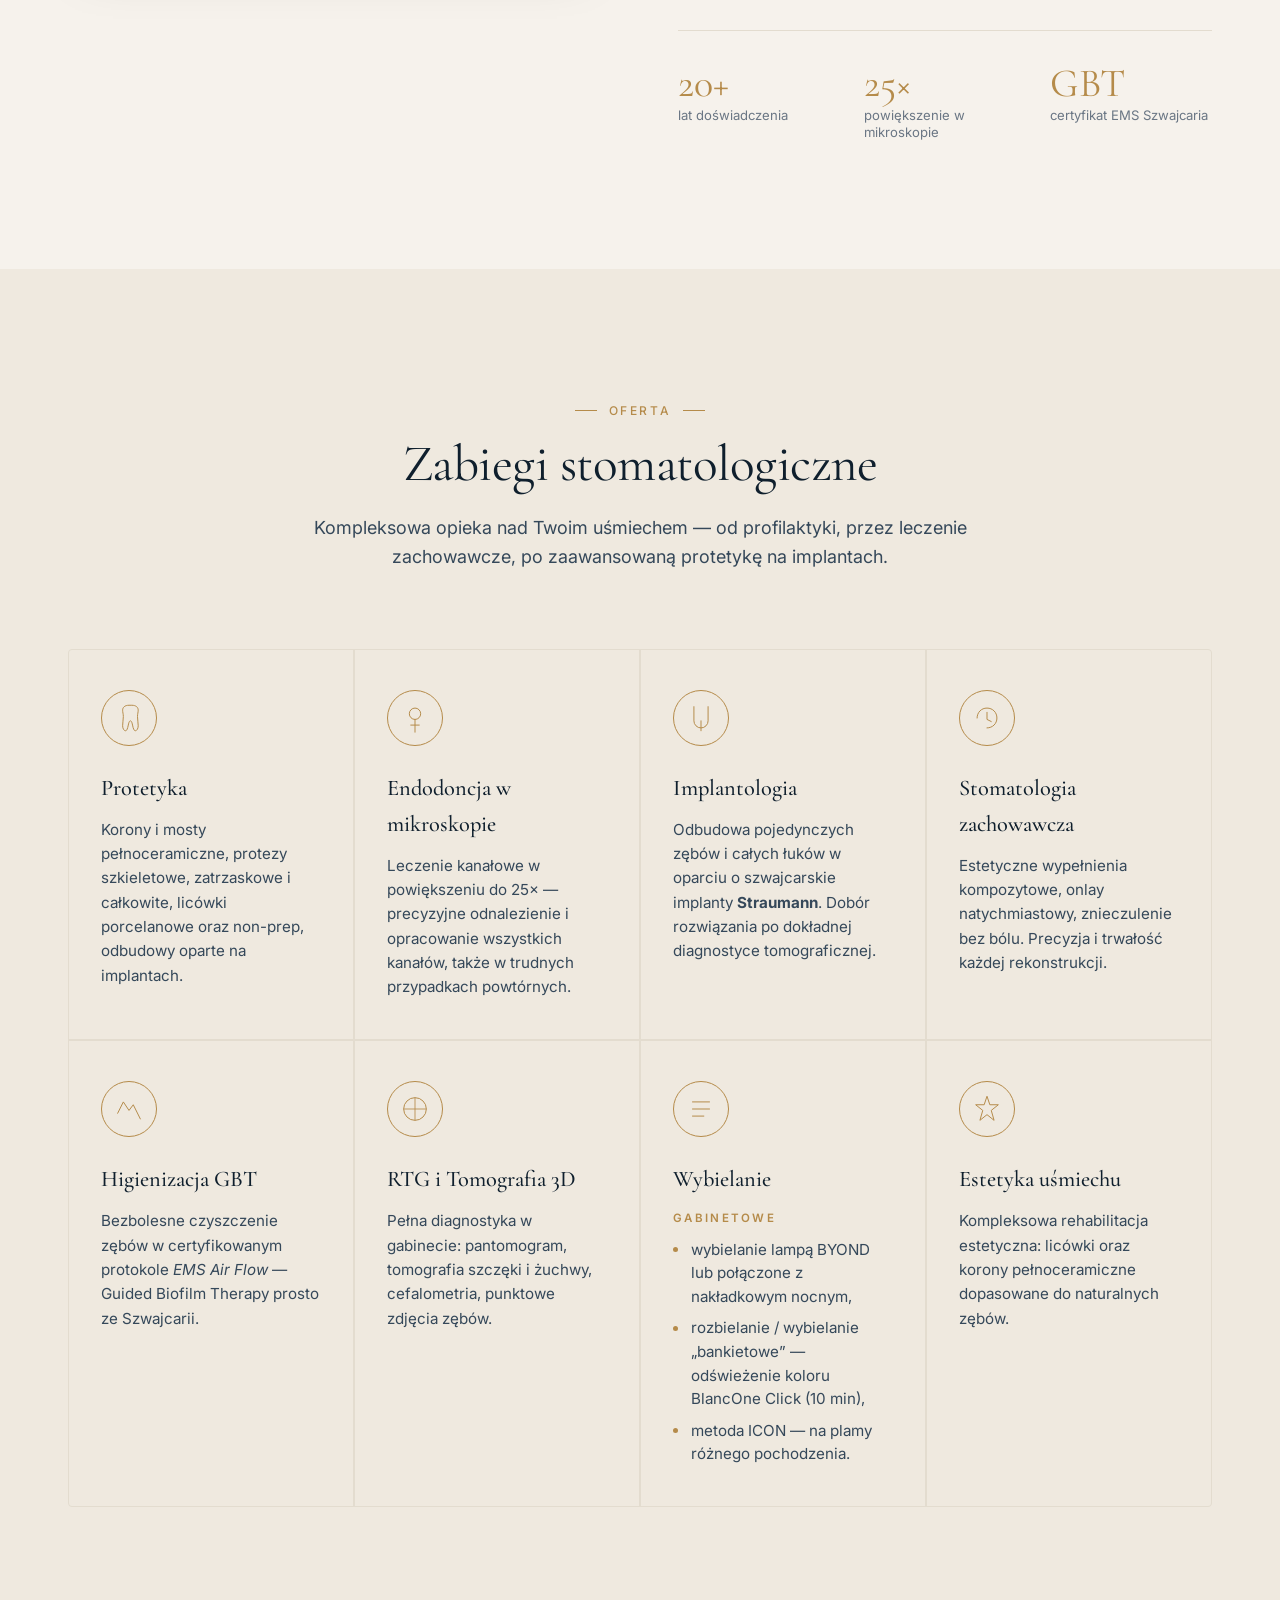
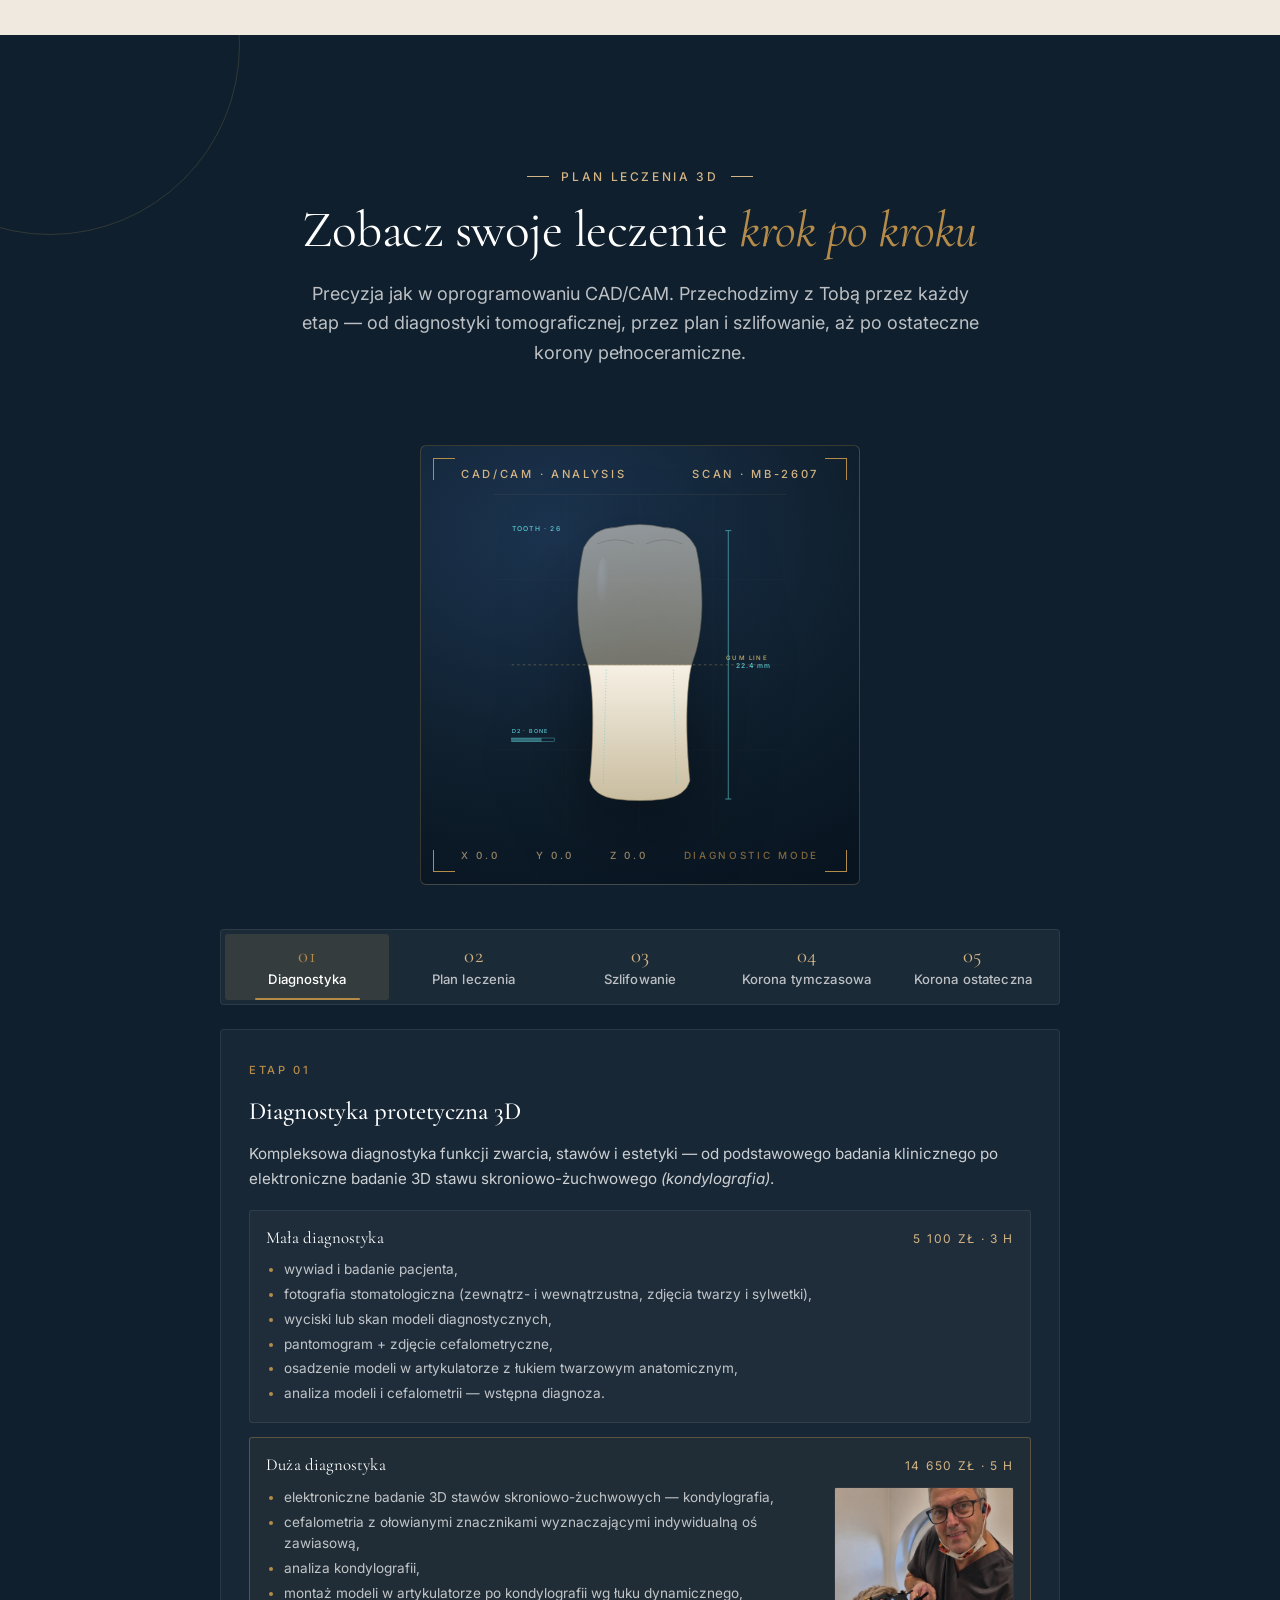
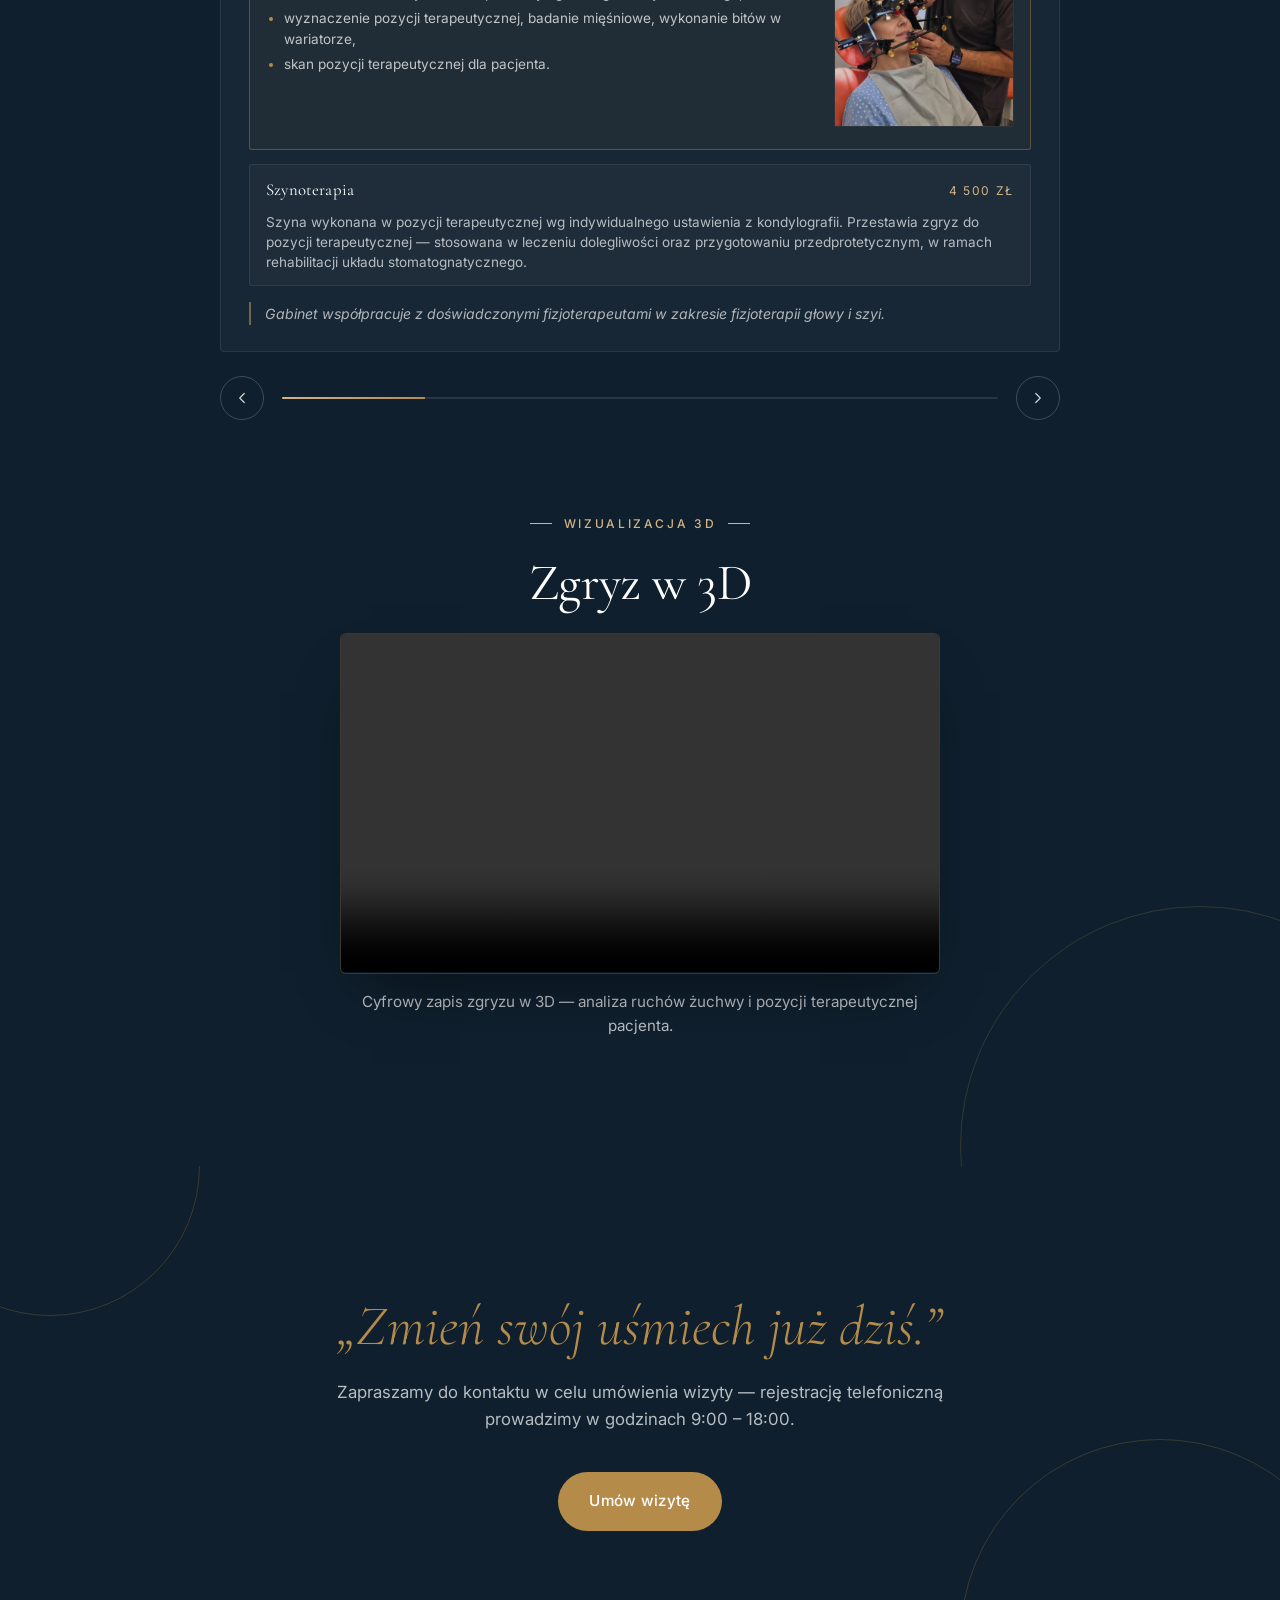
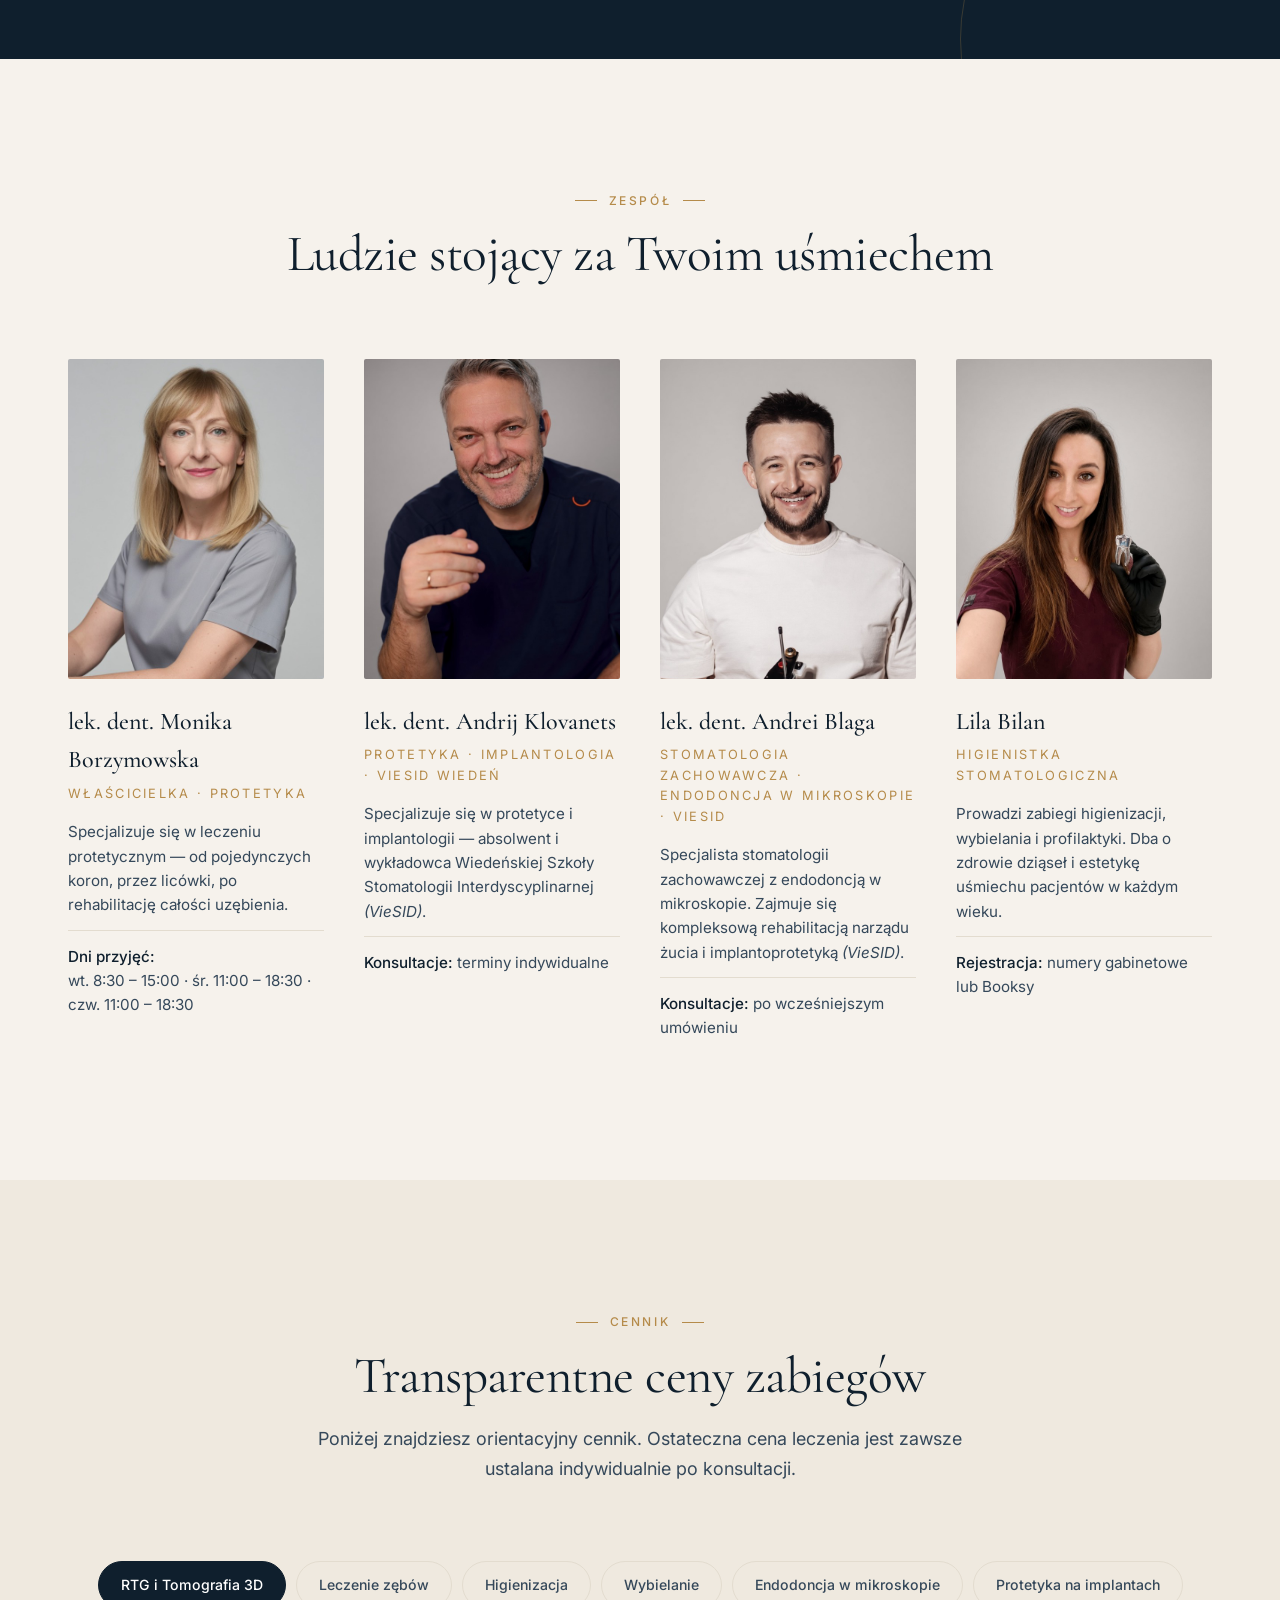
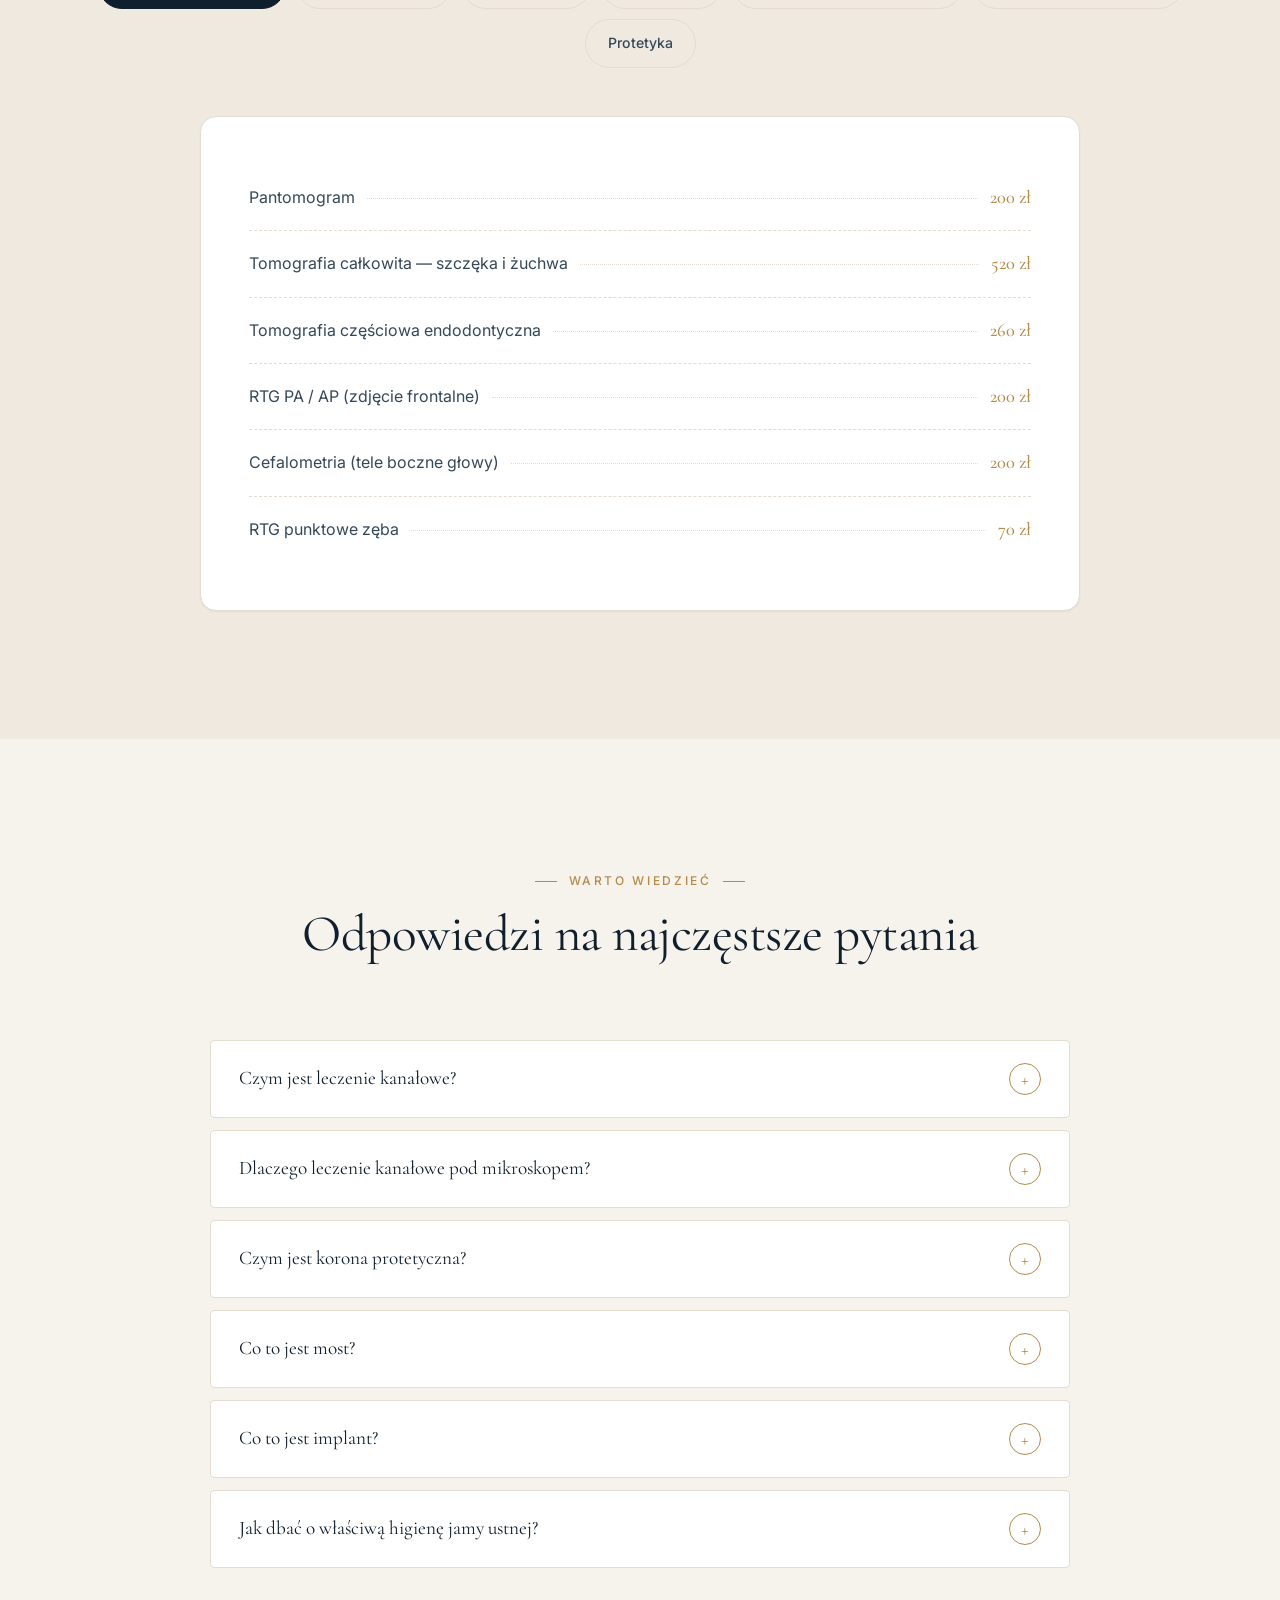
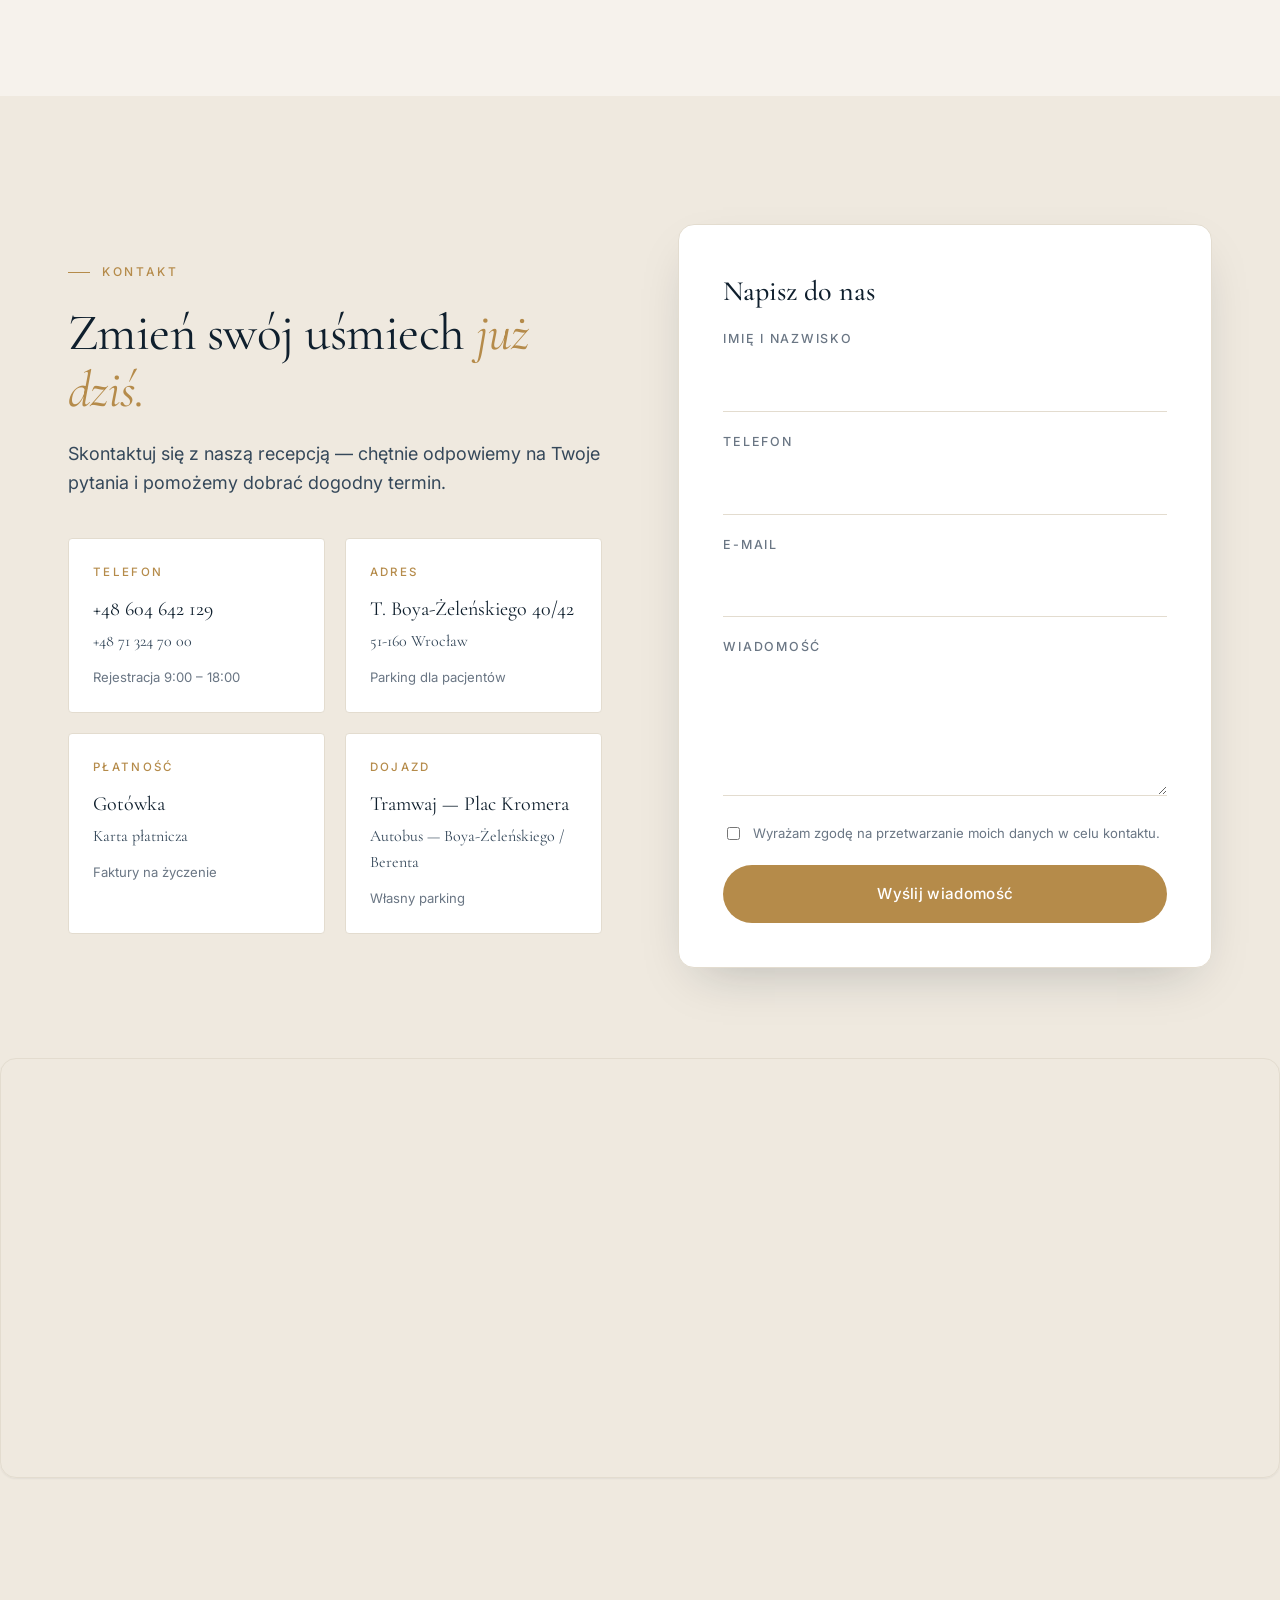
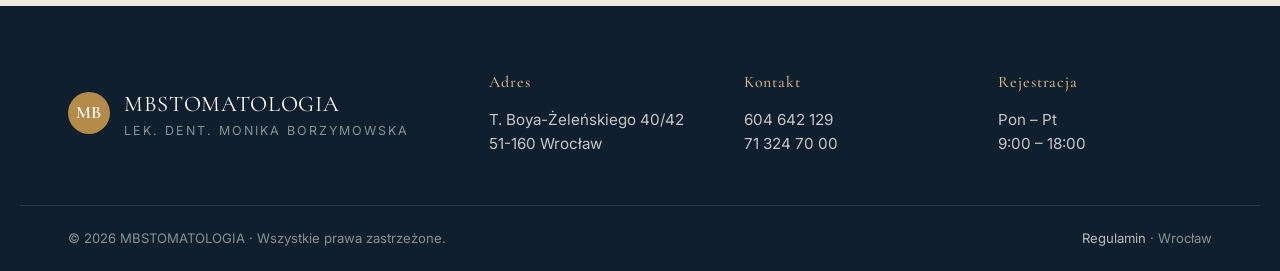
==== commit 56248cc7: "Wybielanie: pełny opis (Gabinetowe + punkty) w beżowej karcie Zabiegi, bez cen" ====
--- a/index.html
+++ b/index.html
@@ -280,11 +280,15 @@
               </svg>
             </div>
             <h3>Wybielanie</h3>
-            <p>
-              Gabinetowe wybielanie lampą, nakładkowe nocne, „bankietowe”
-              odświeżenie koloru oraz metoda ICON — na plamy różnego
-              pochodzenia.
-            </p>
+            <p class="service__label">Gabinetowe</p>
+            <ul class="service__list">
+              <li>wybielanie lampą BYOND lub połączone z nakładkowym nocnym,</li>
+              <li>
+                rozbielanie / wybielanie „bankietowe” — odświeżenie koloru
+                BlancOne Click (10 min),
+              </li>
+              <li>metoda ICON — na plamy różnego pochodzenia.</li>
+            </ul>
           </article>
 
           <article class="service">
--- a/styles.css
+++ b/styles.css
@@ -835,6 +835,43 @@
   color: var(--ink-soft);
   font-size: 0.95rem;
   margin: 0;
+}
+
+.service__label {
+  font-family: var(--sans);
+  font-size: 0.72rem !important;
+  font-weight: 600;
+  letter-spacing: 0.2em;
+  text-transform: uppercase;
+  color: var(--gold) !important;
+  margin: 0 0 10px !important;
+}
+
+.service__list {
+  list-style: none;
+  margin: 0;
+  padding: 0;
+  color: var(--ink-soft);
+  font-size: 0.95rem;
+}
+.service__list li {
+  position: relative;
+  padding-left: 18px;
+  margin-bottom: 8px;
+  line-height: 1.55;
+}
+.service__list li:last-child {
+  margin-bottom: 0;
+}
+.service__list li::before {
+  content: "";
+  position: absolute;
+  left: 0;
+  top: 0.62em;
+  width: 5px;
+  height: 5px;
+  border-radius: 50%;
+  background: var(--gold);
 }
 
 /* ================================================
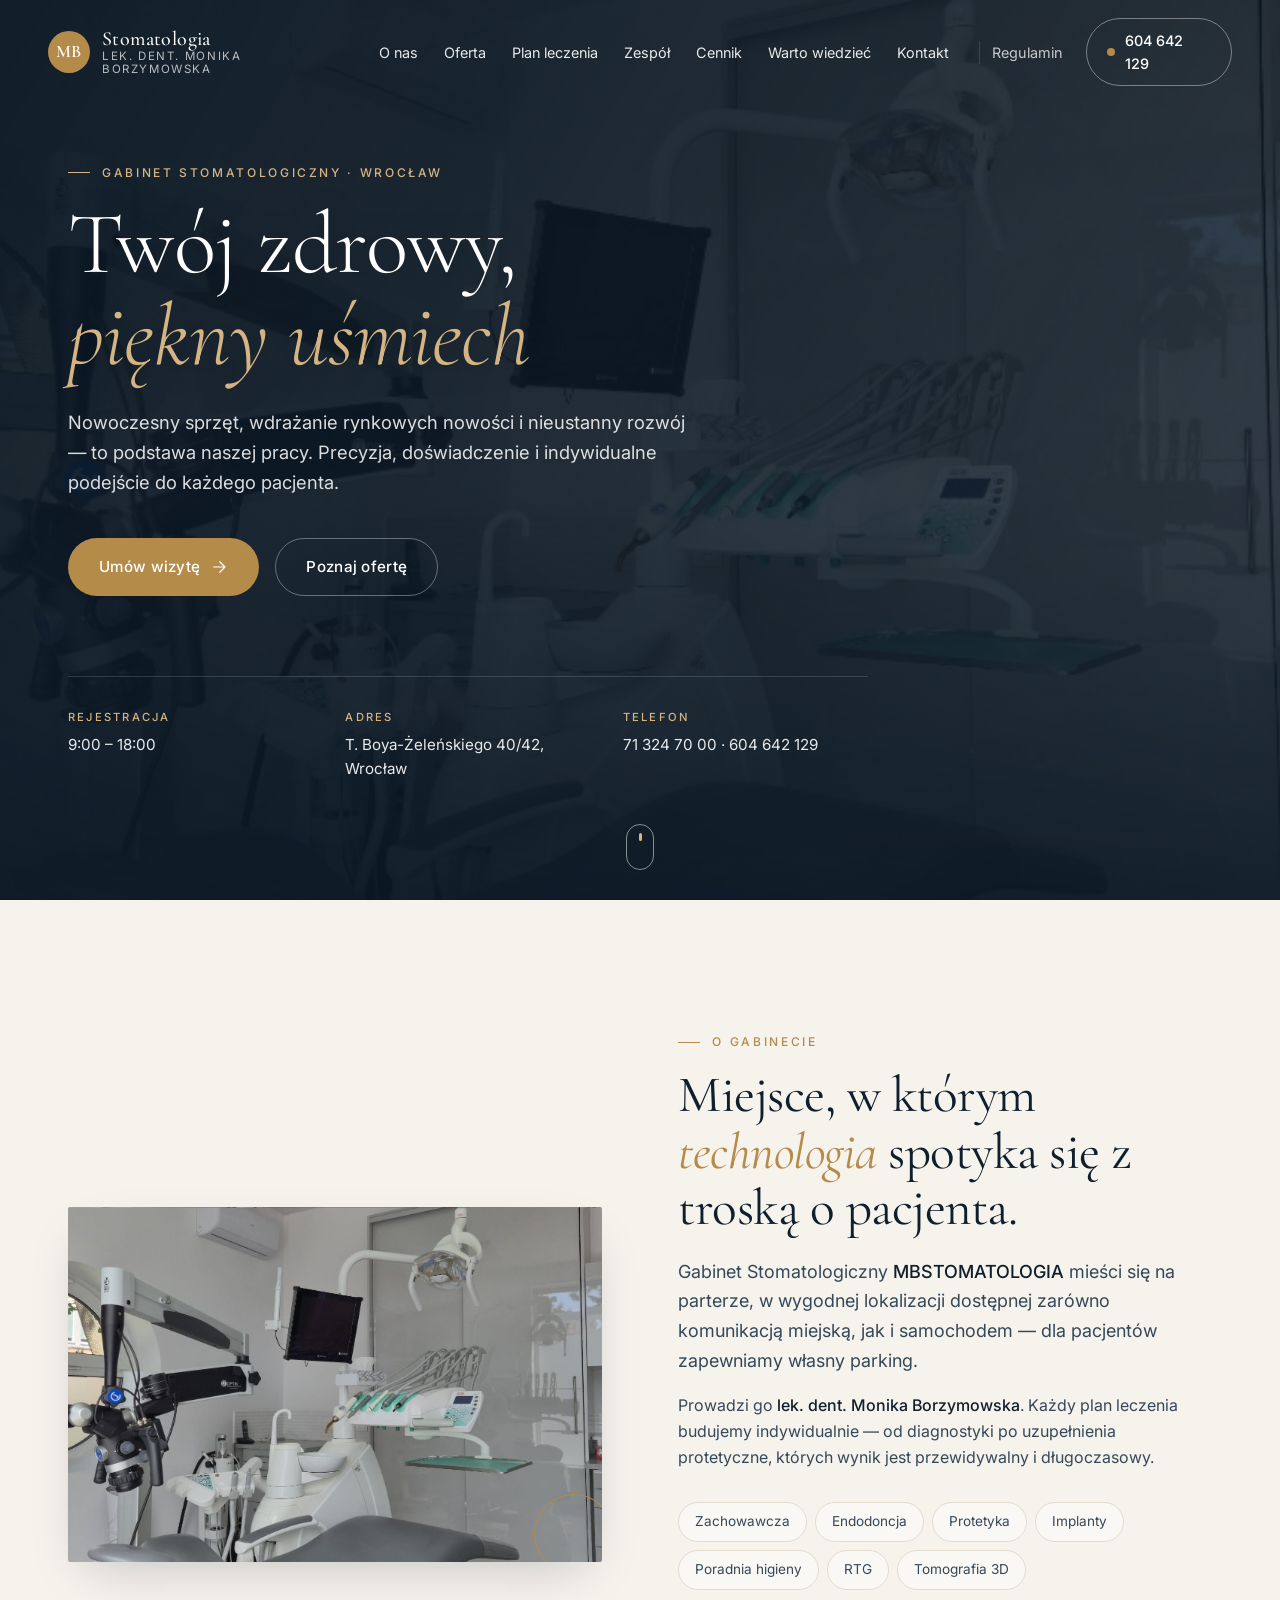
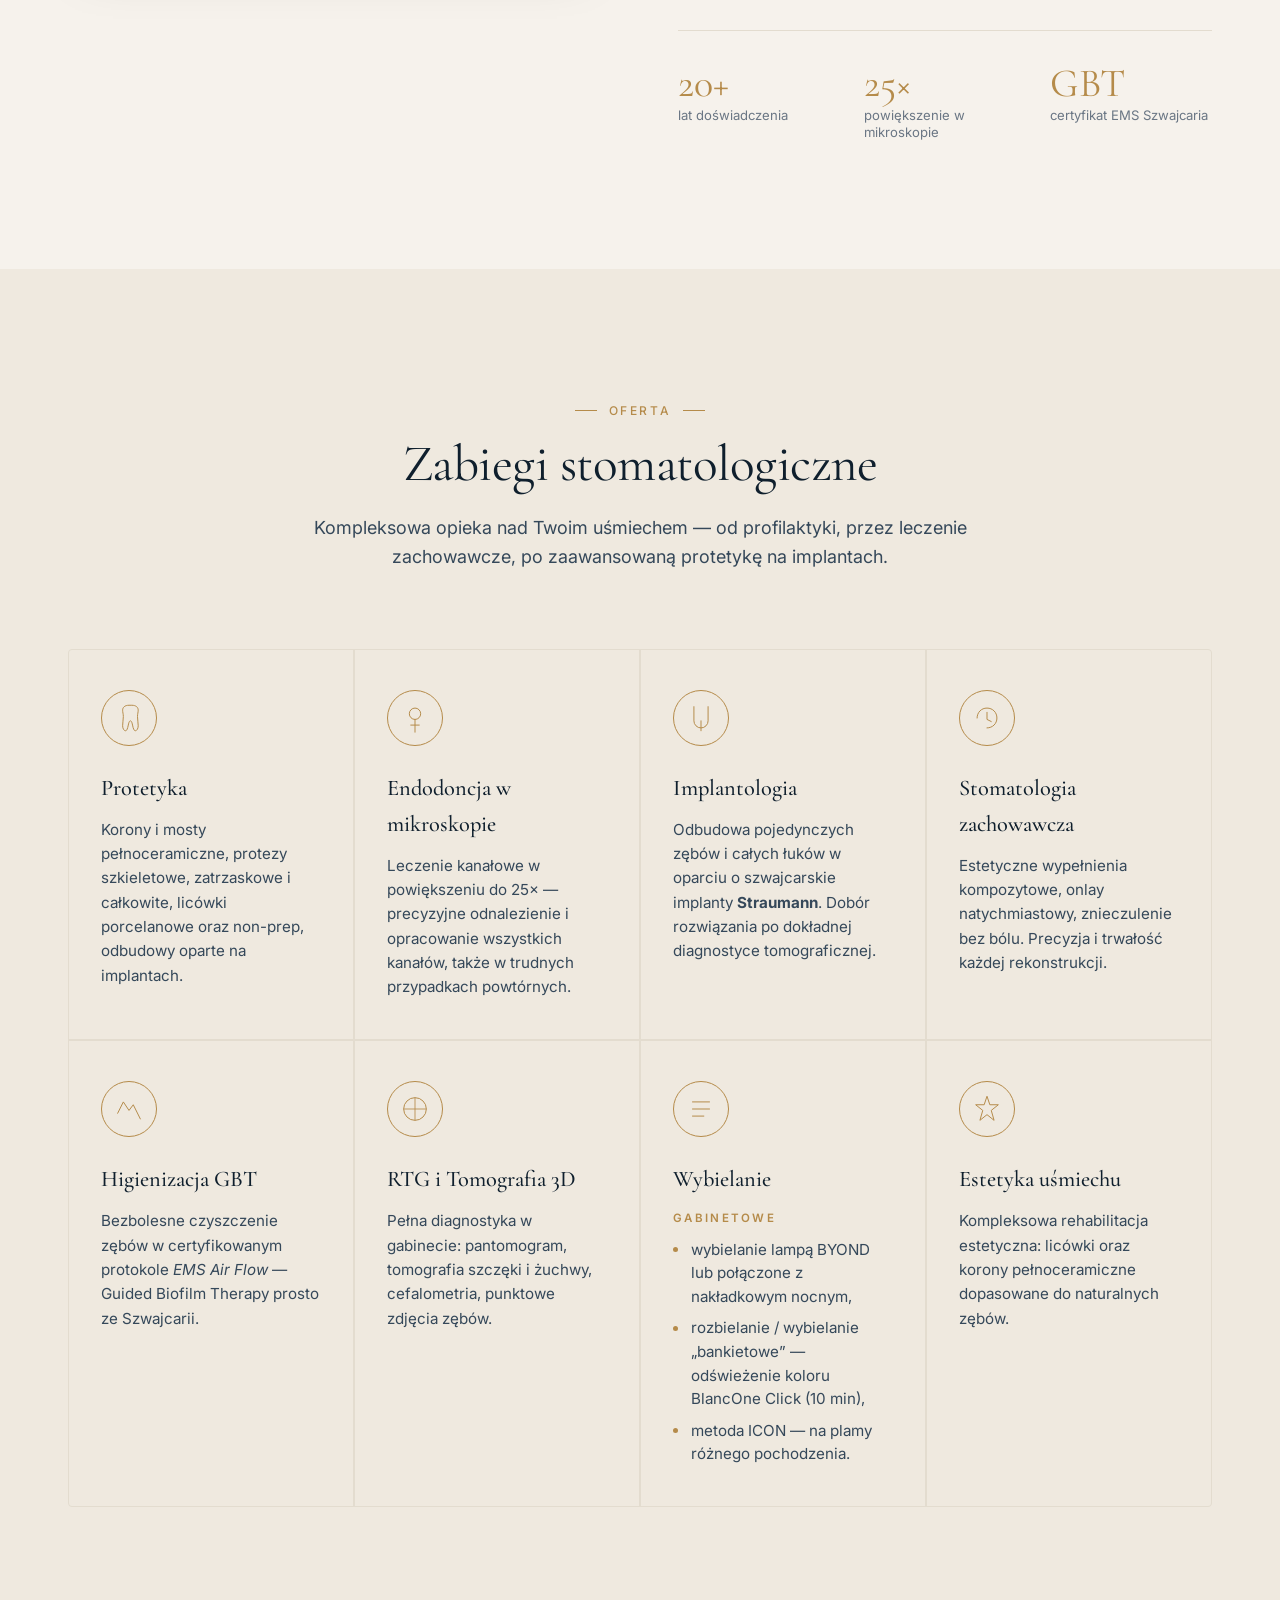
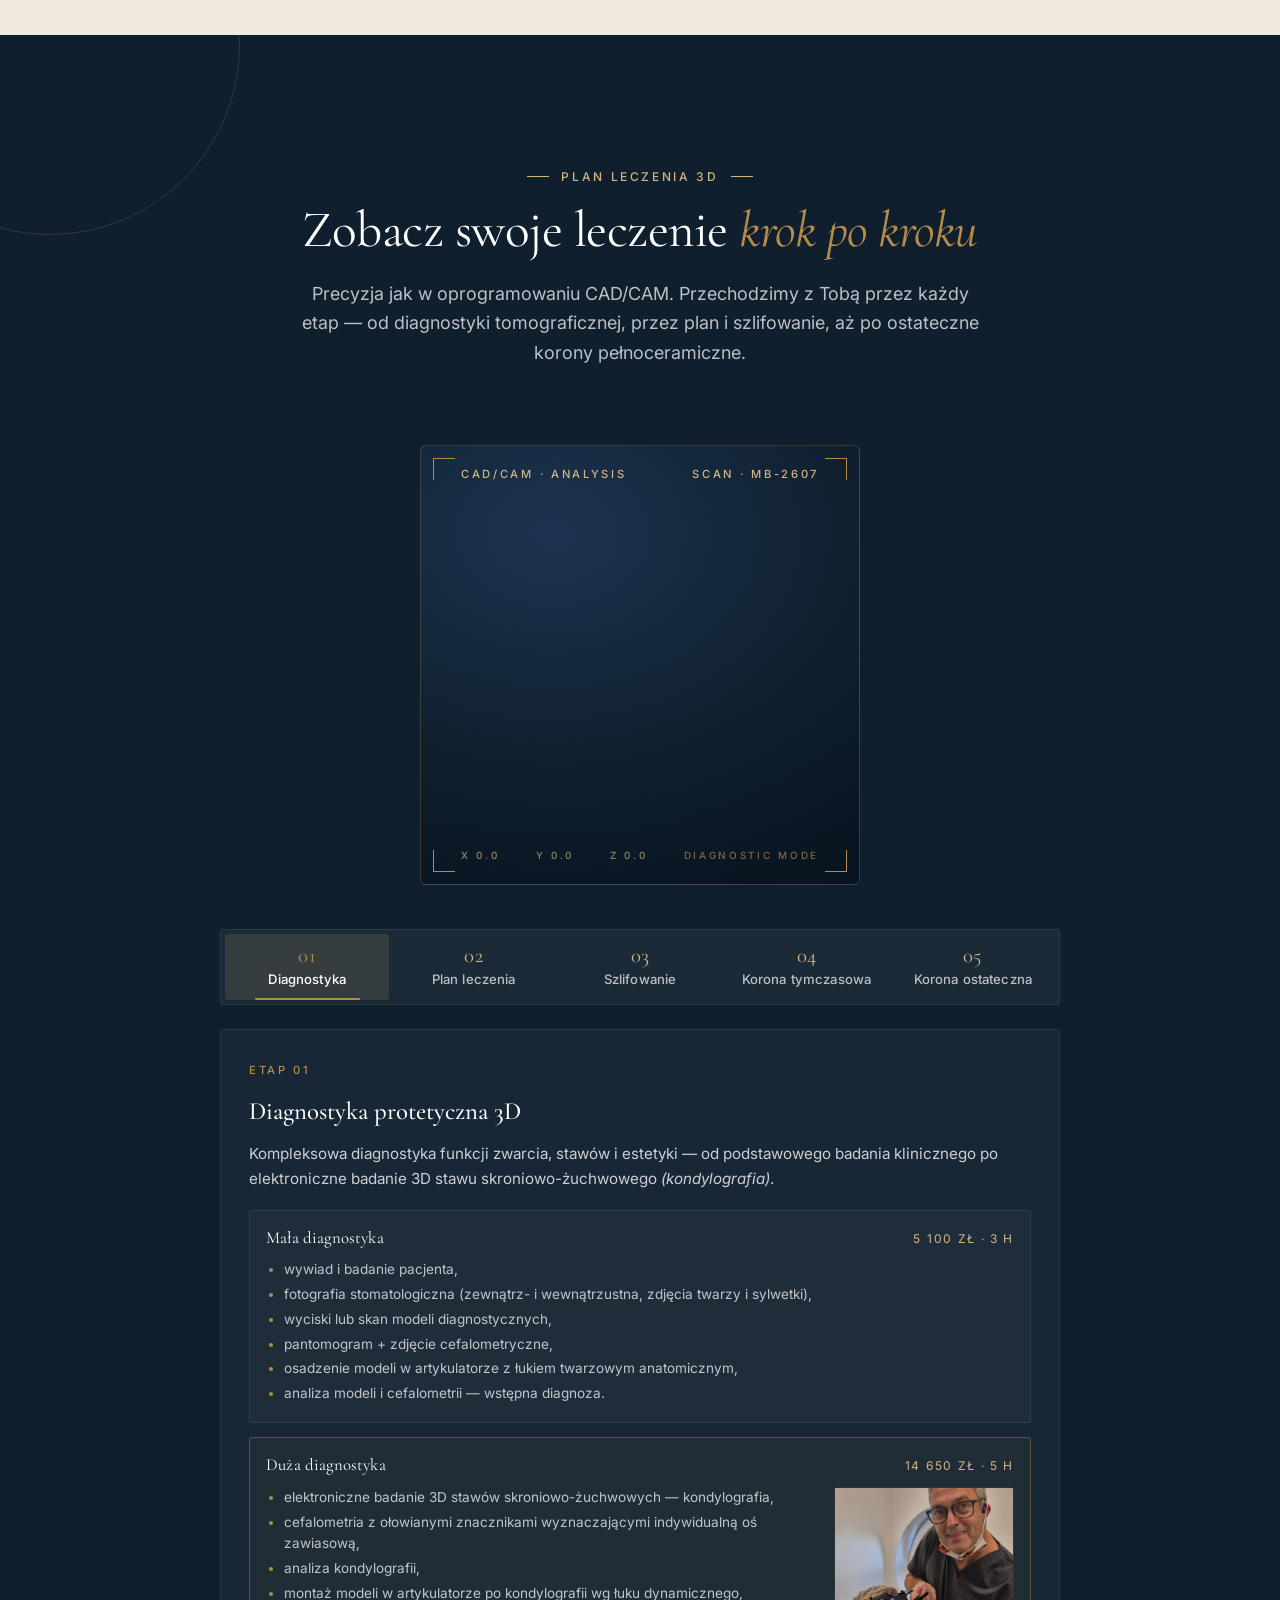
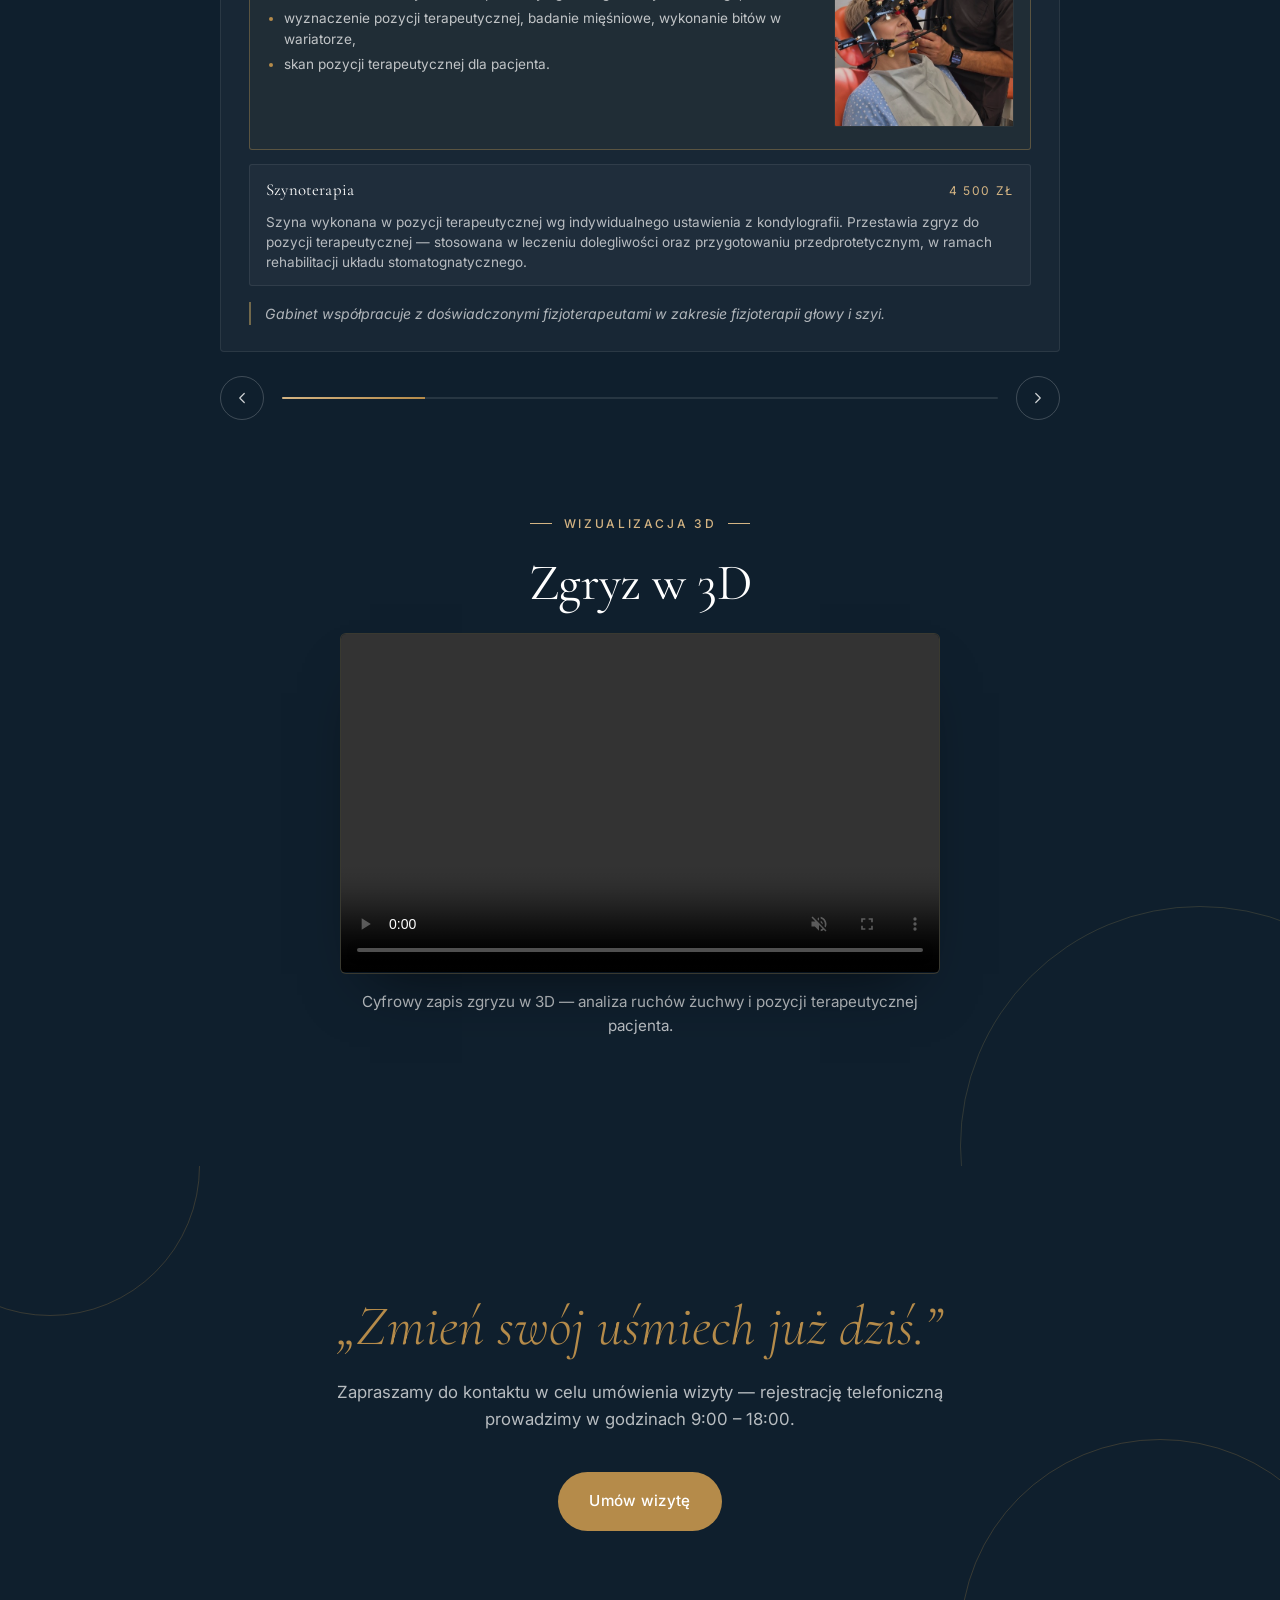
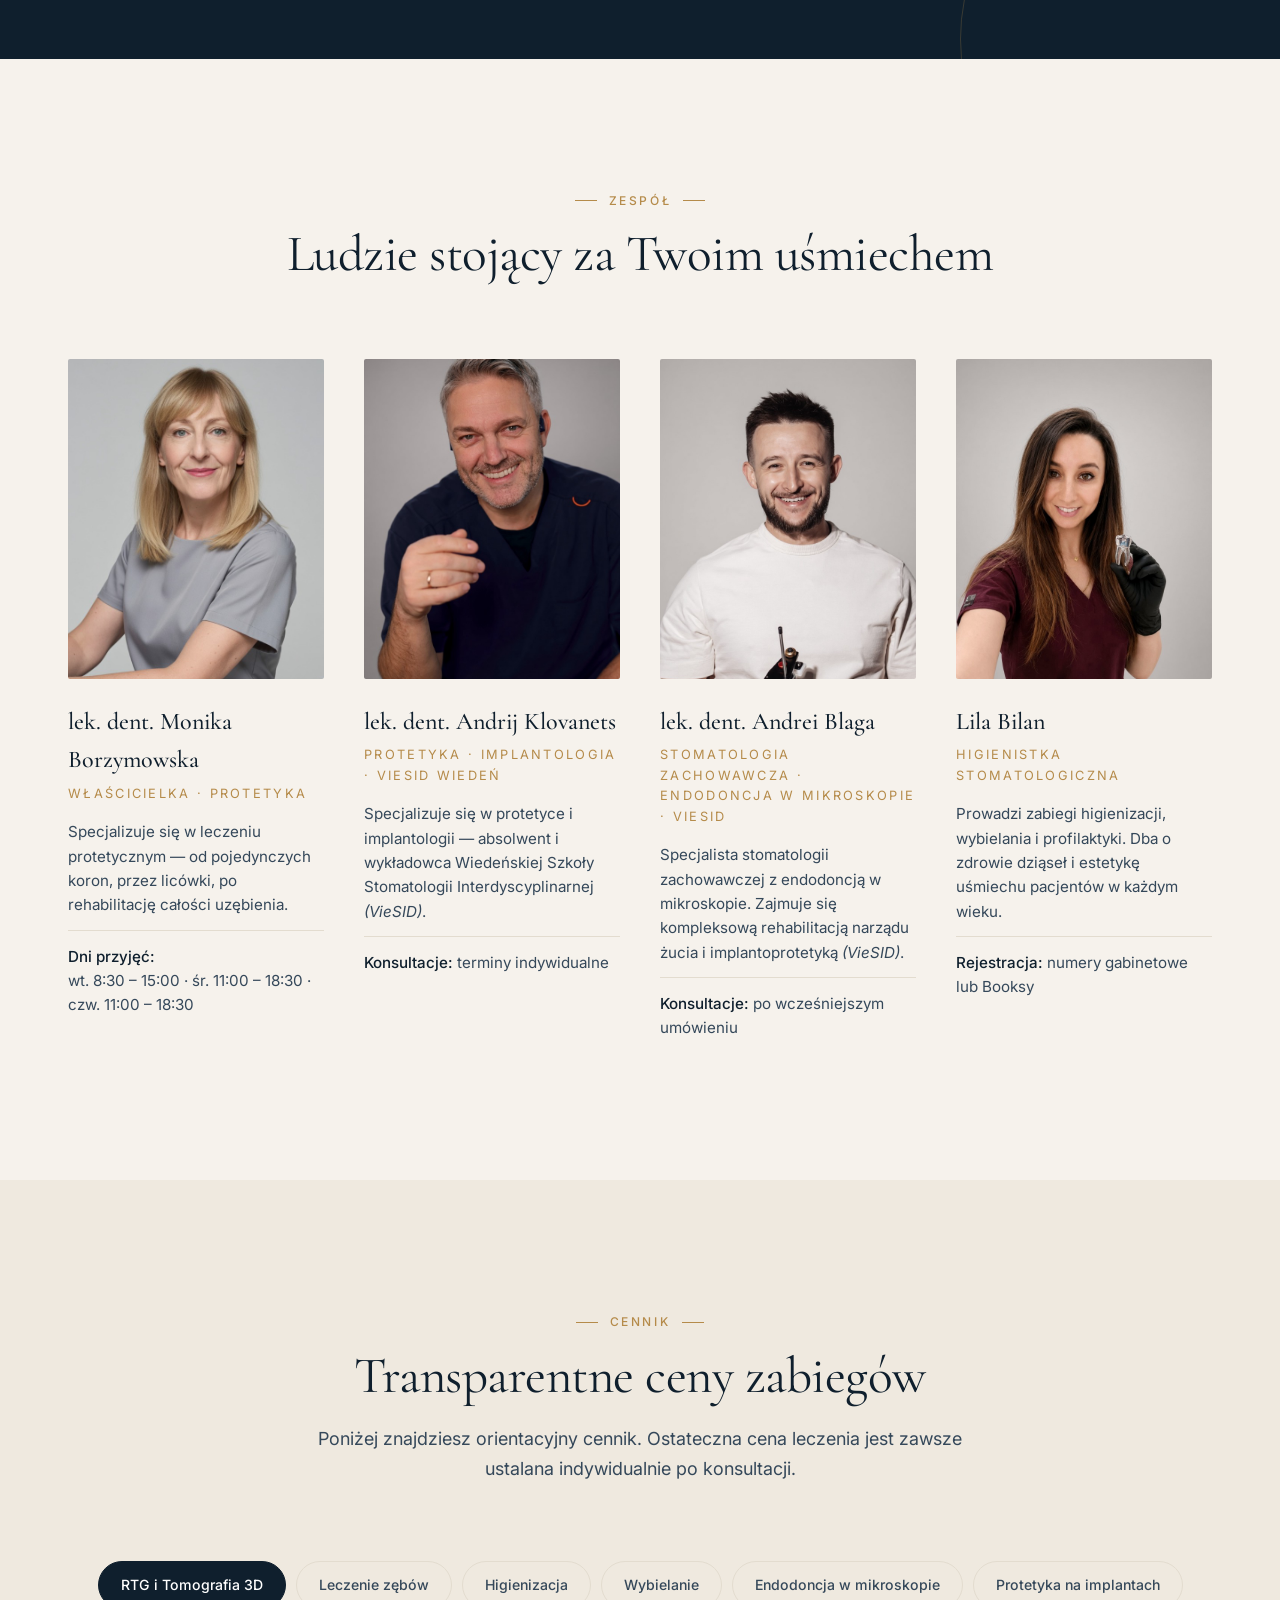
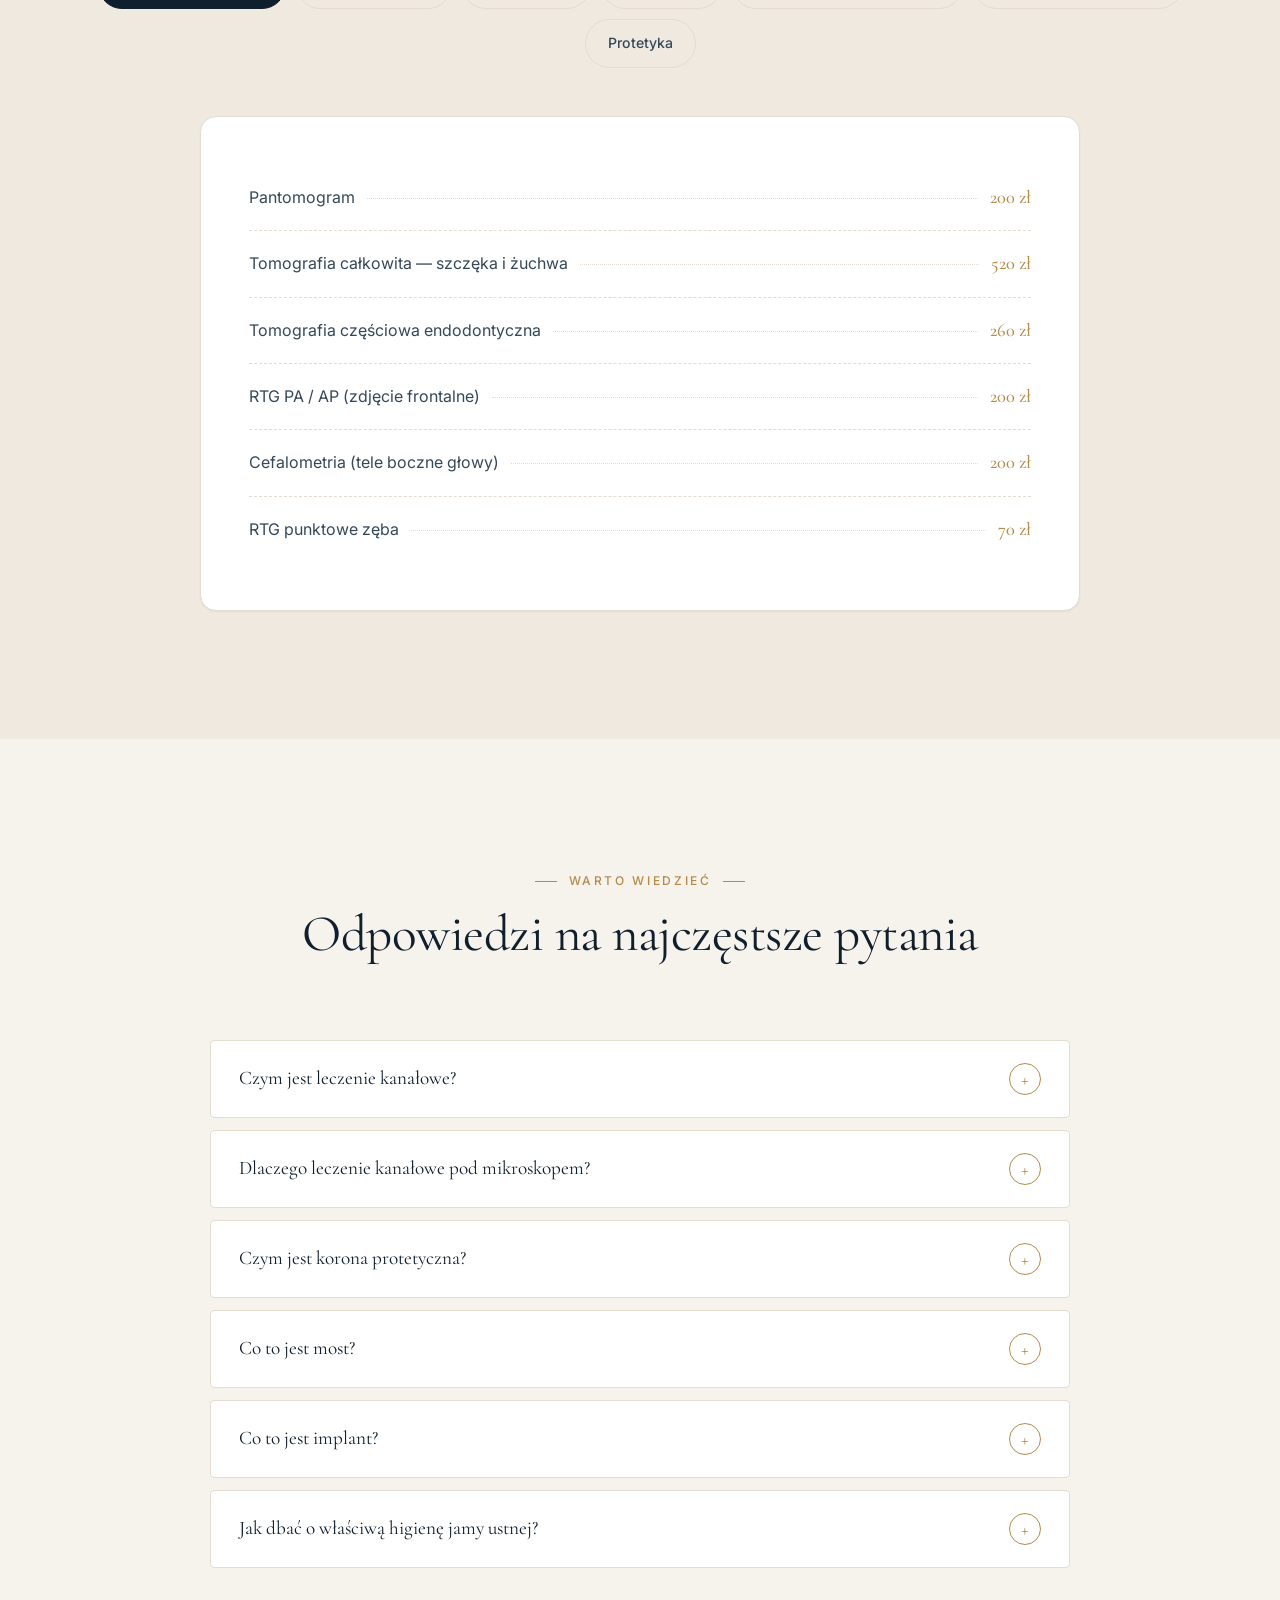
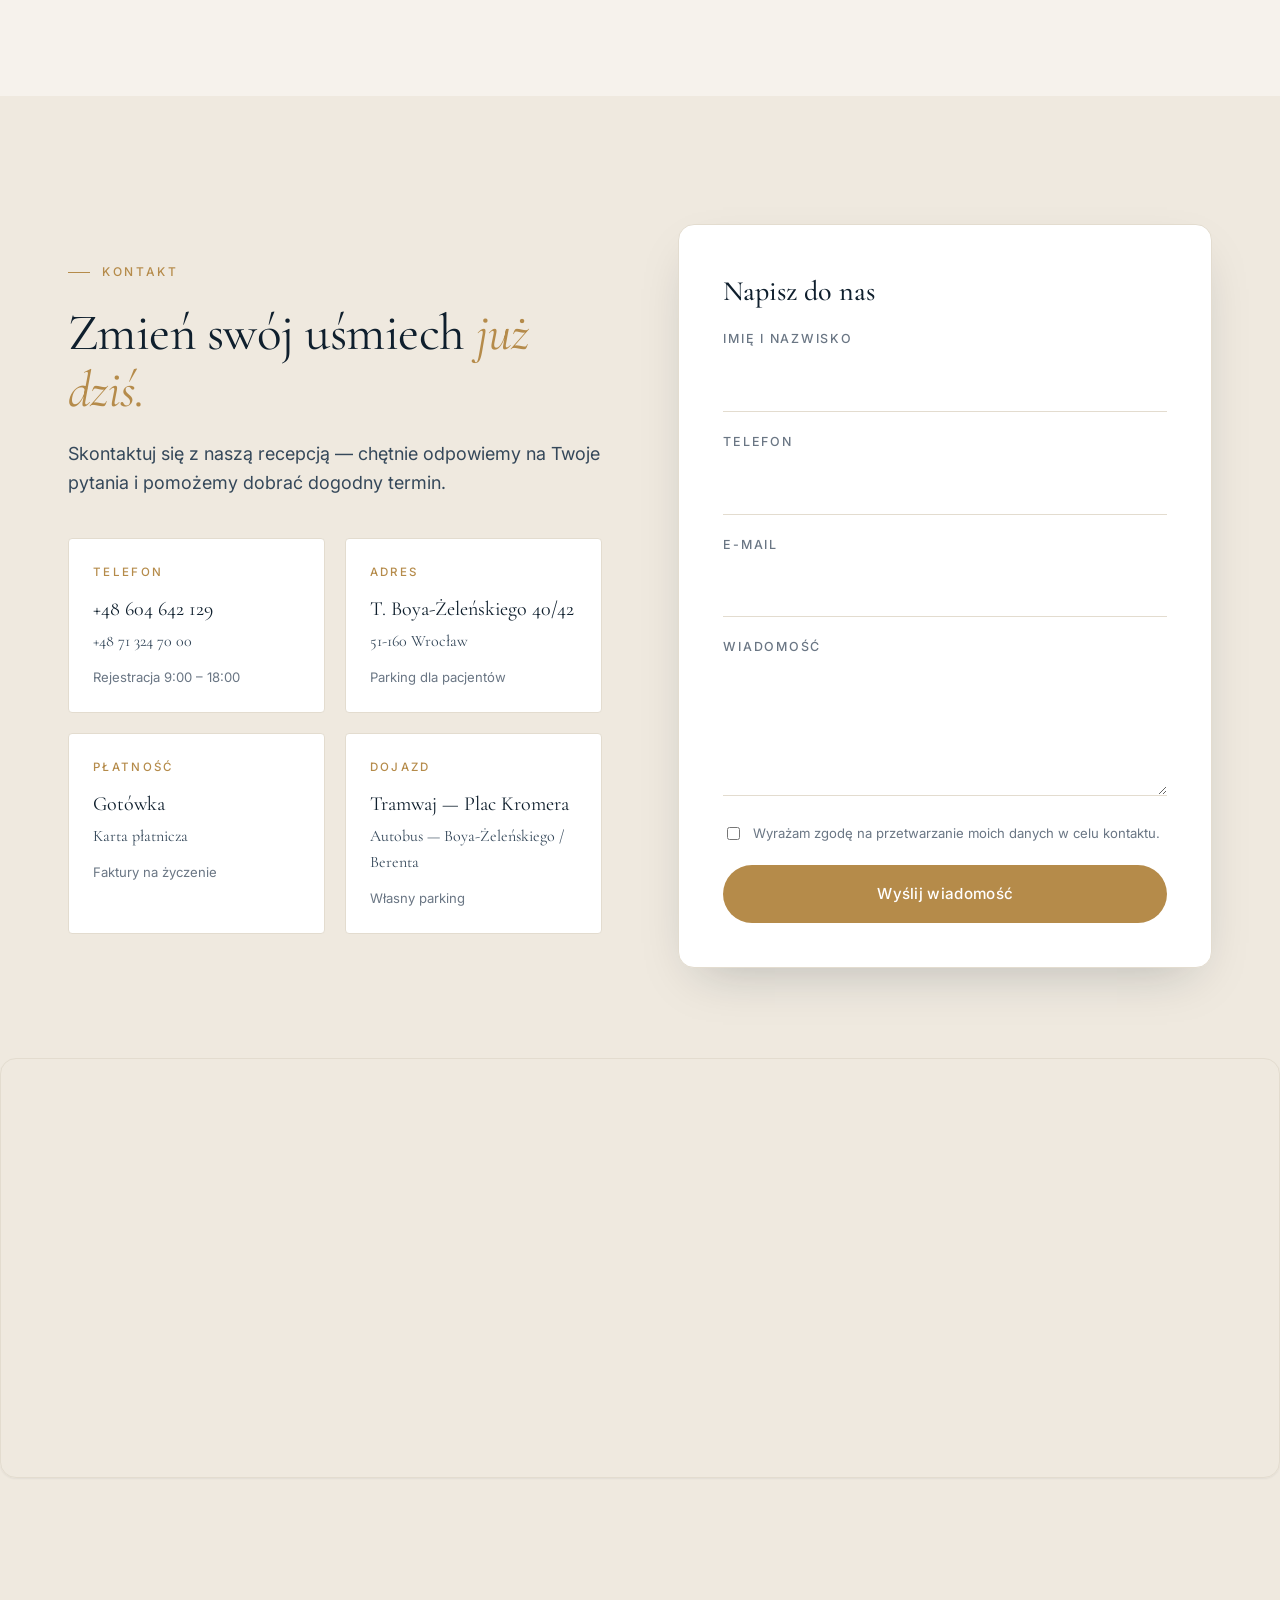
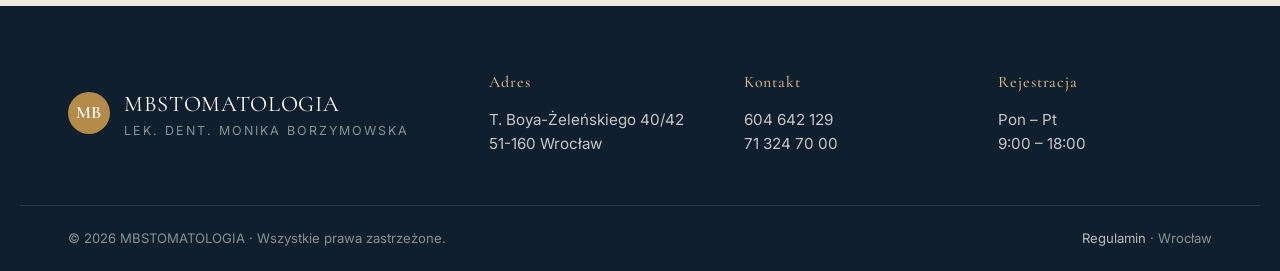
==== commit 6a3b1818: "Cennik: usunięcie nagłówka 'Gabinetowe' z zakładki Wybielanie" ====
--- a/index.html
+++ b/index.html
@@ -1079,7 +1079,6 @@
 
           <div class="panel" data-panel="wyb">
             <ul class="price-list">
-              <li class="price-list__head">Gabinetowe</li>
               <li><span>Wybielanie lampą BYOND lub połączone z nakładkowym nocnym</span><span class="dots"></span><span class="price">2 500 zł</span></li>
               <li><span>Rozbielanie / wybielanie „bankietowe” — odświeżenie koloru BlancOne Click (10 min)</span><span class="dots"></span><span class="price">350 zł</span></li>
               <li><span>Metoda ICON — na plamy różnego pochodzenia</span><span class="dots"></span><span class="price">500 zł / ząb</span></li>
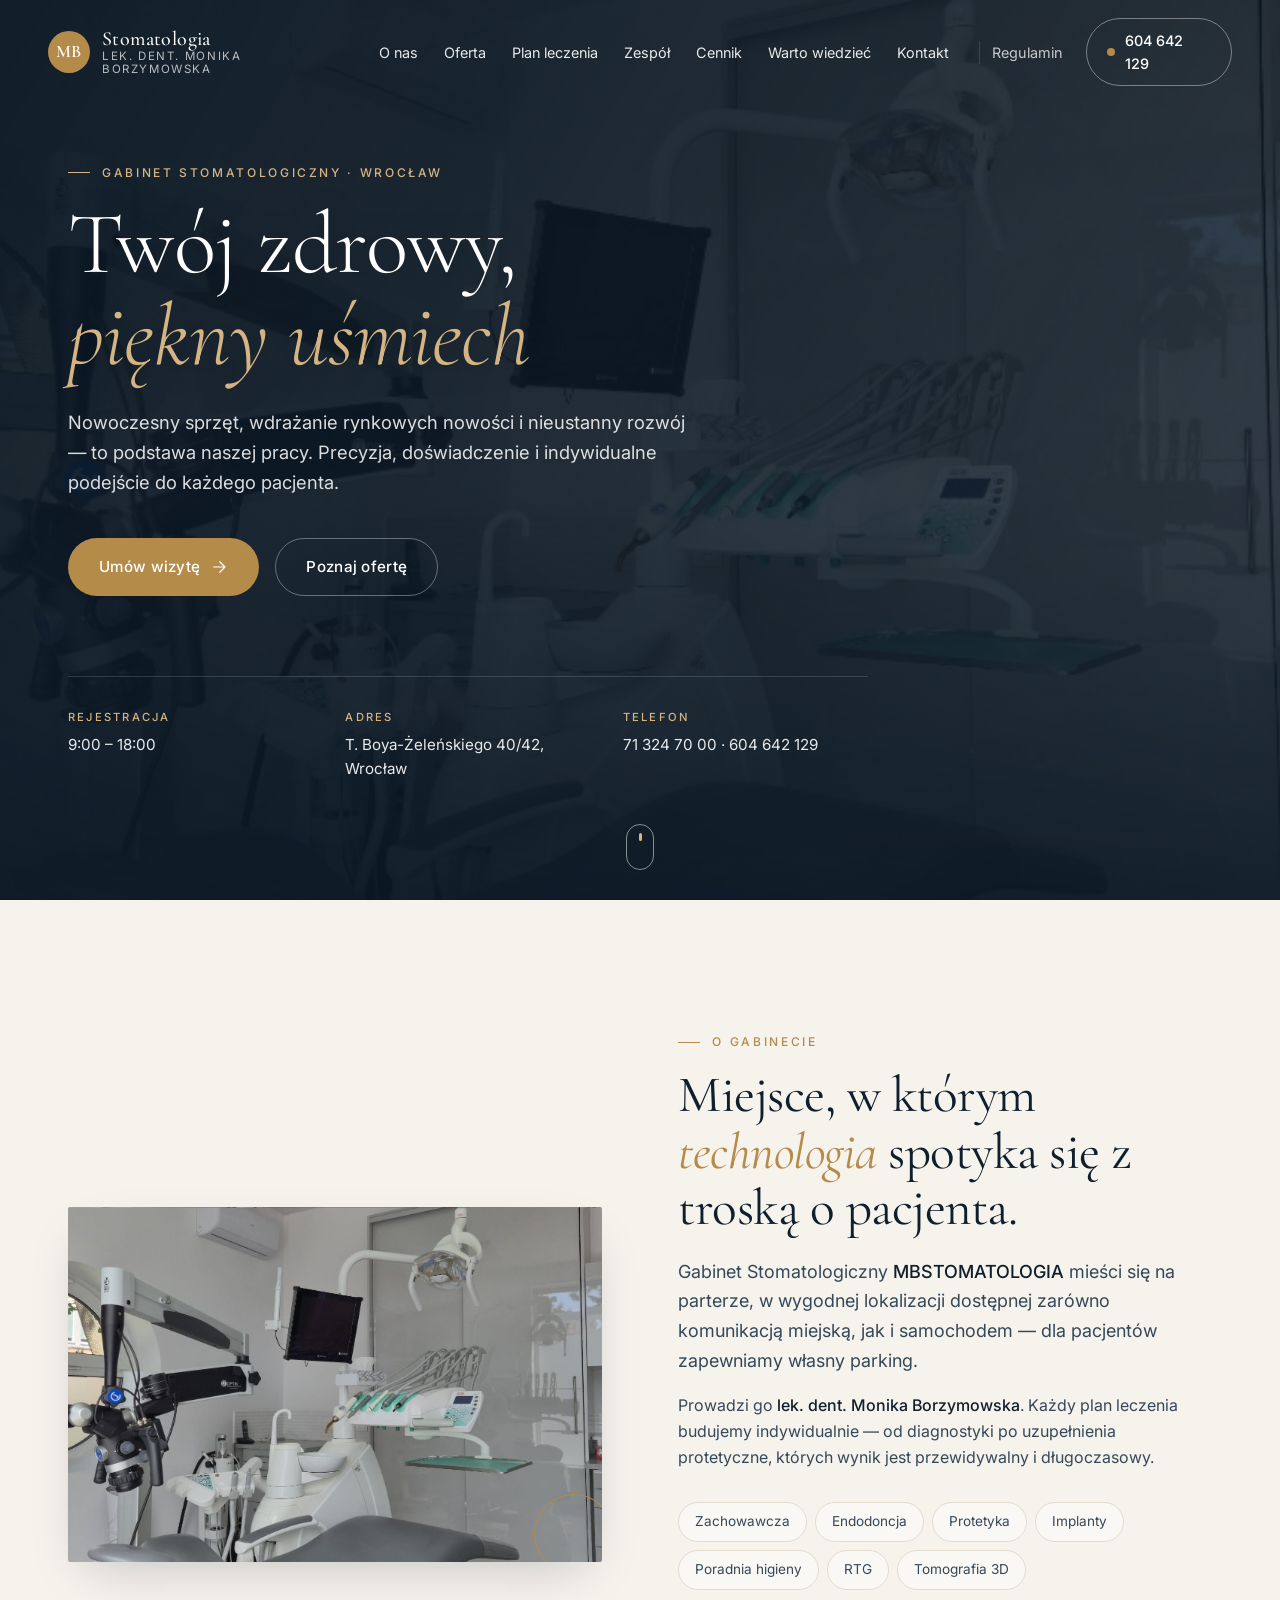
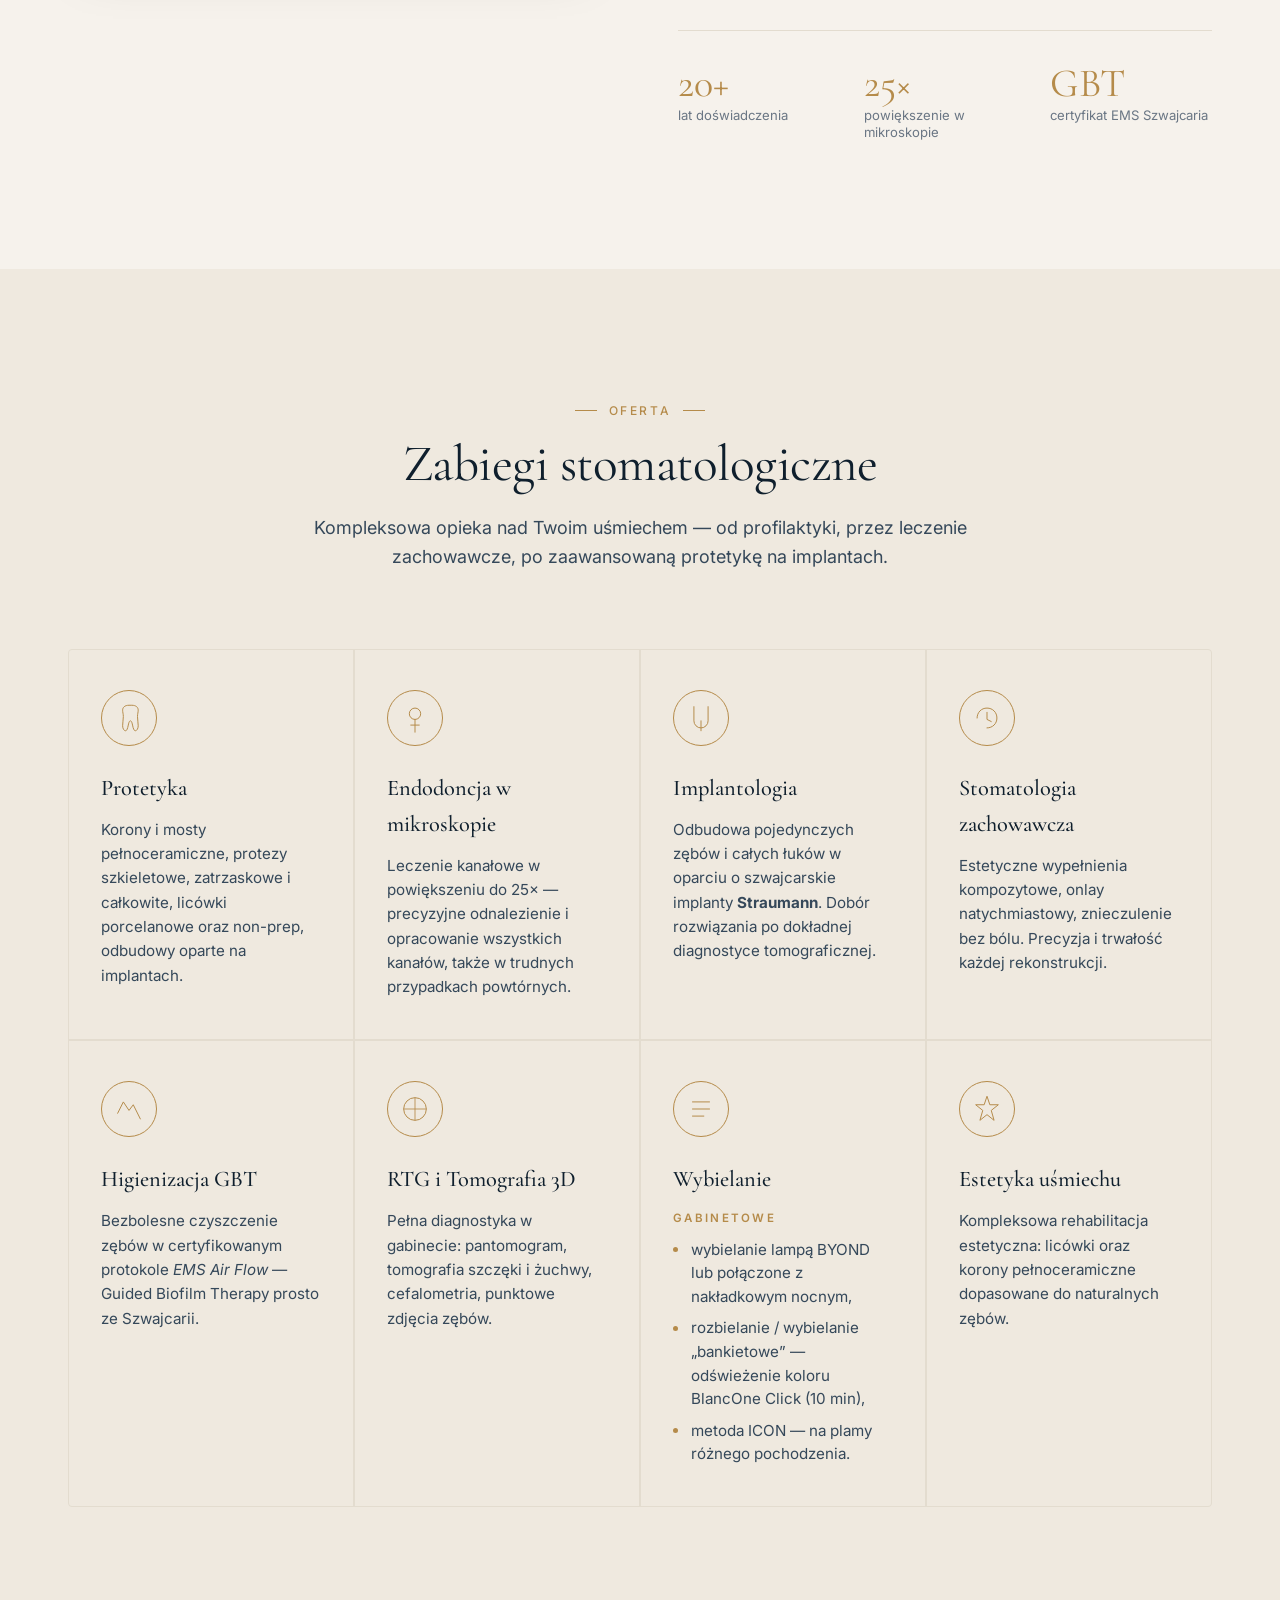
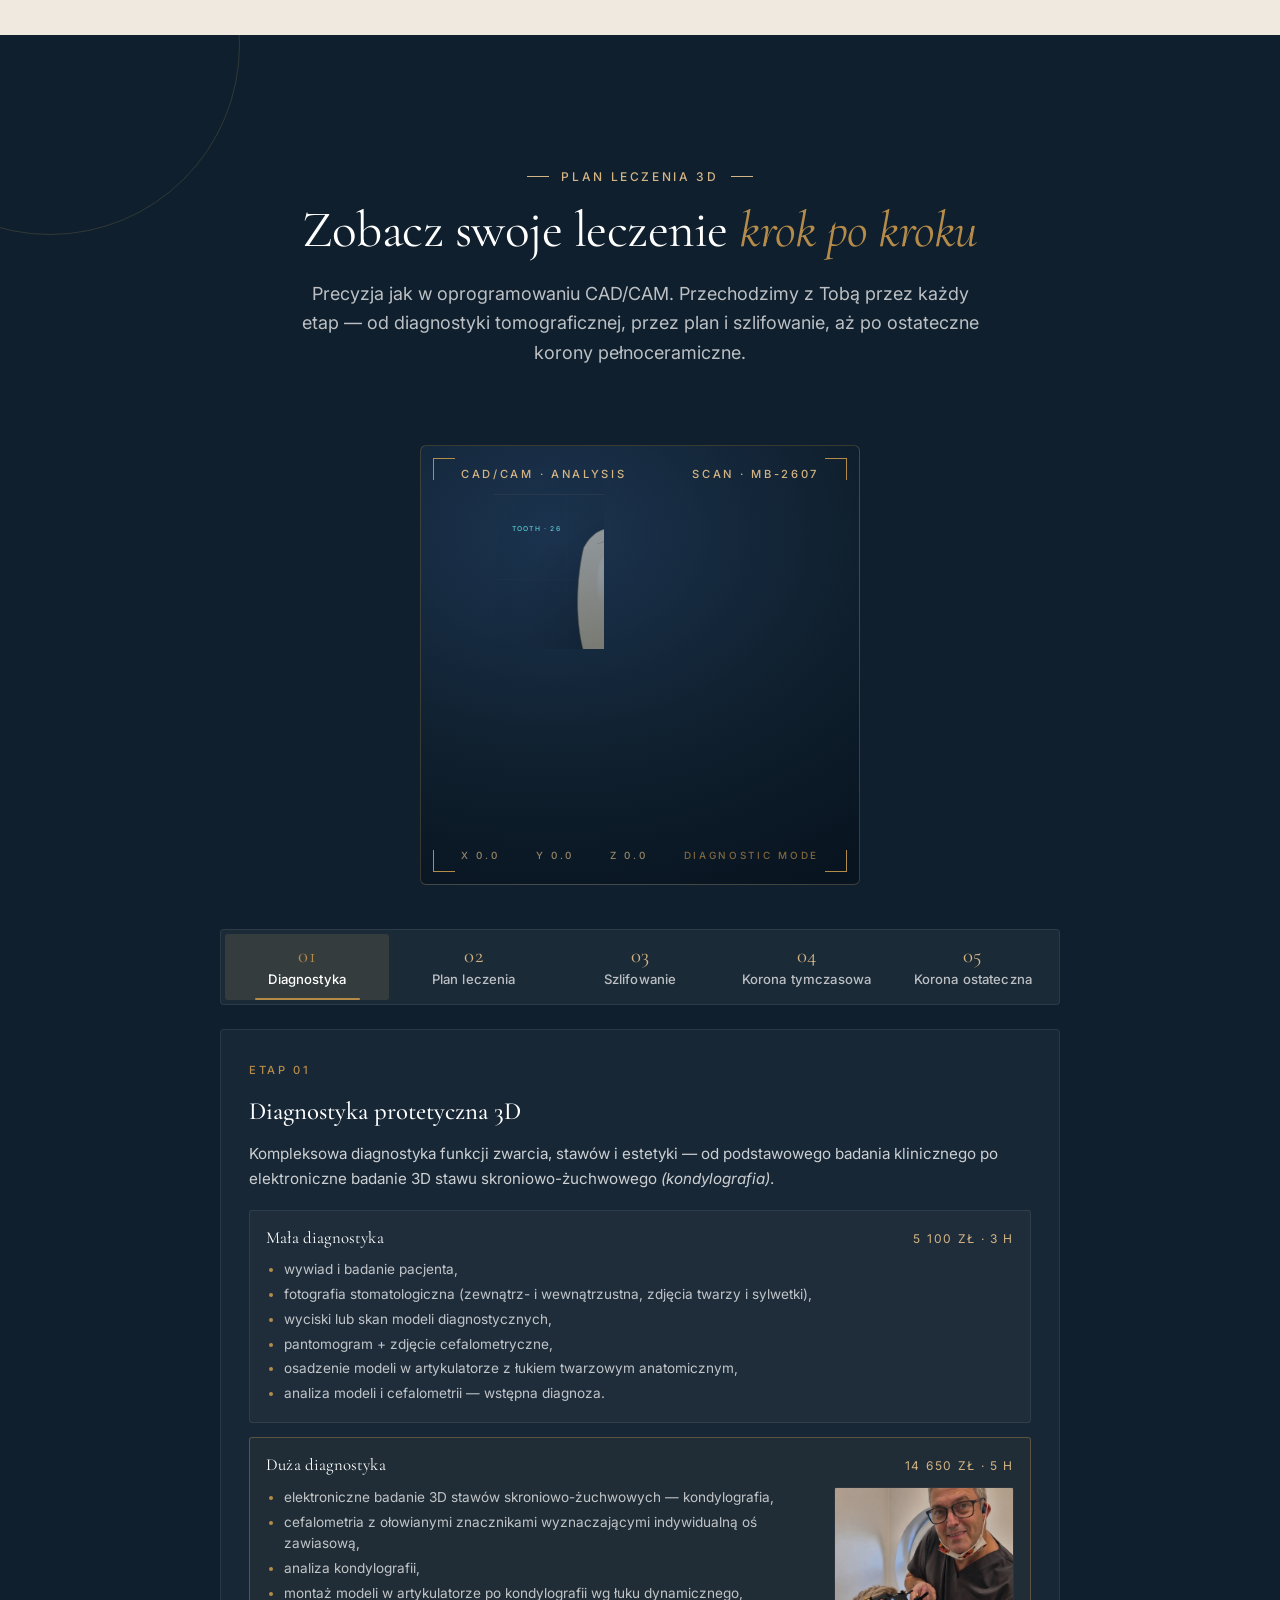
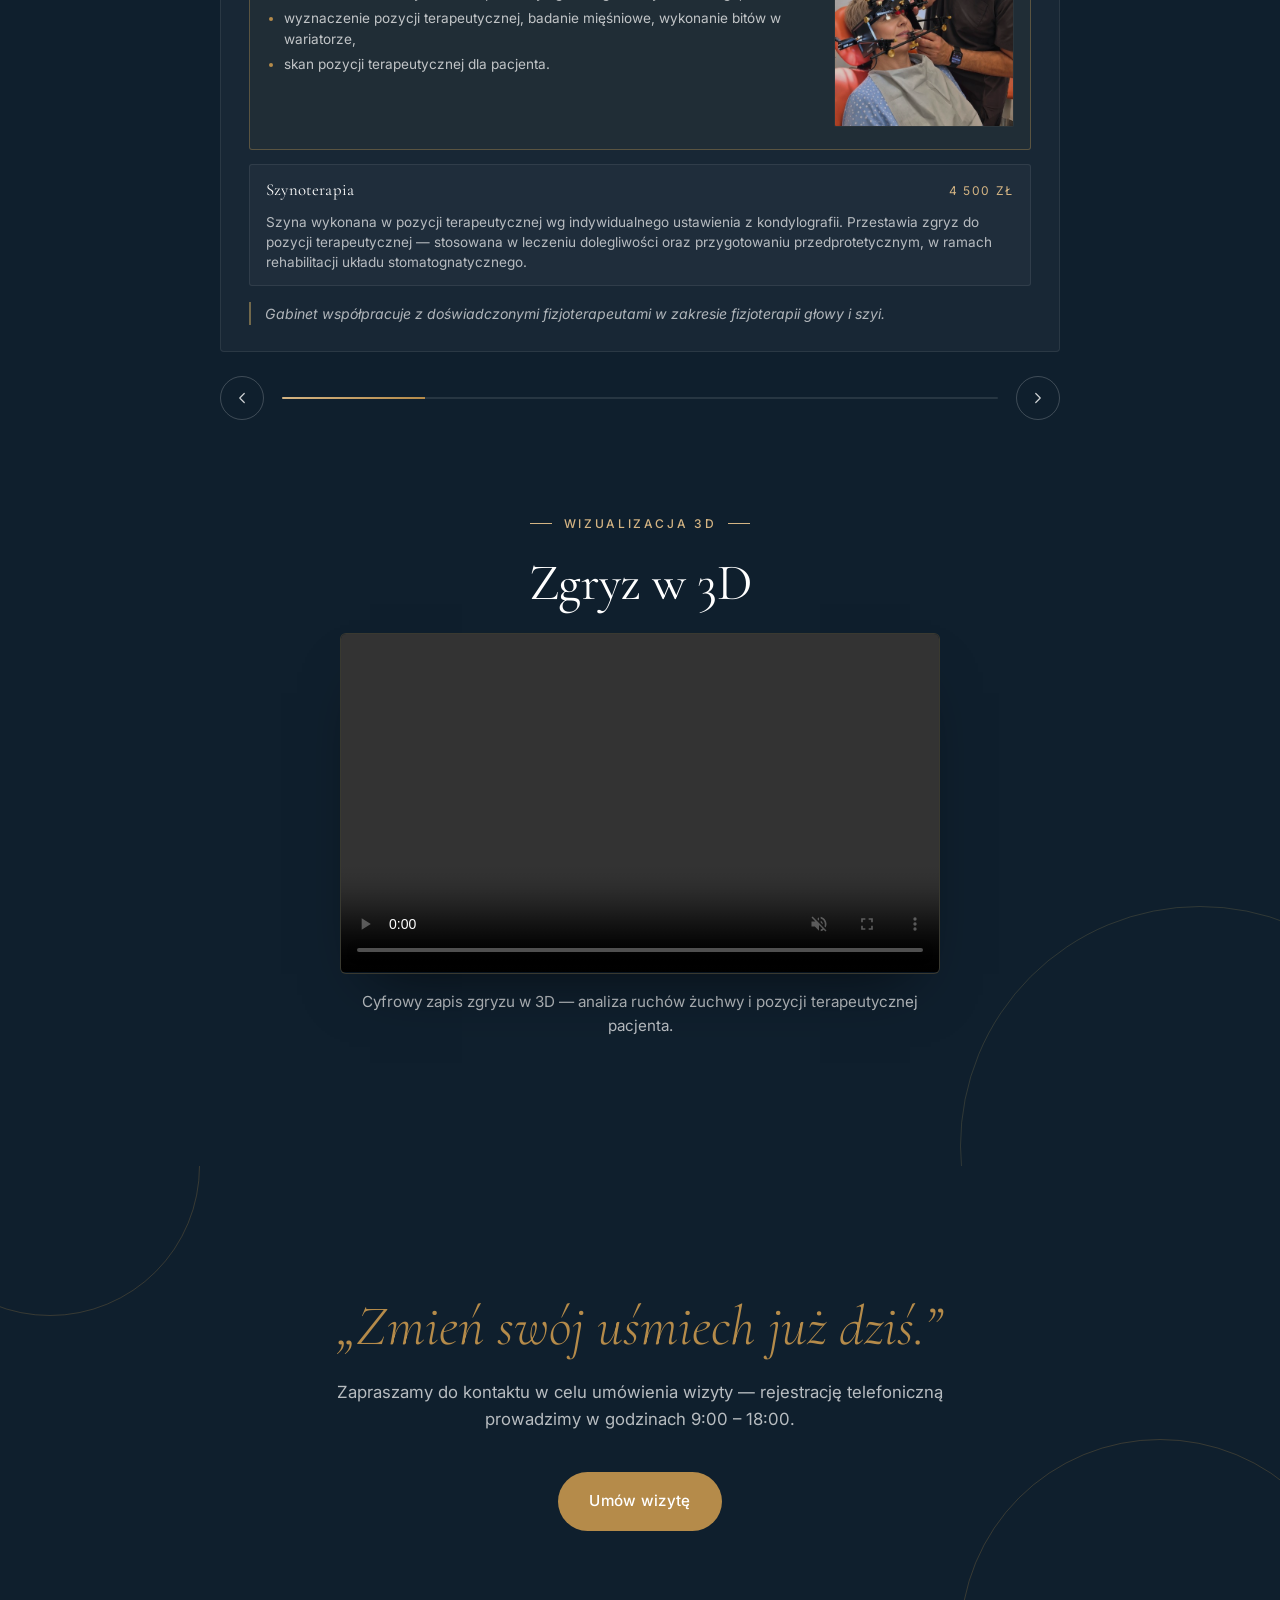
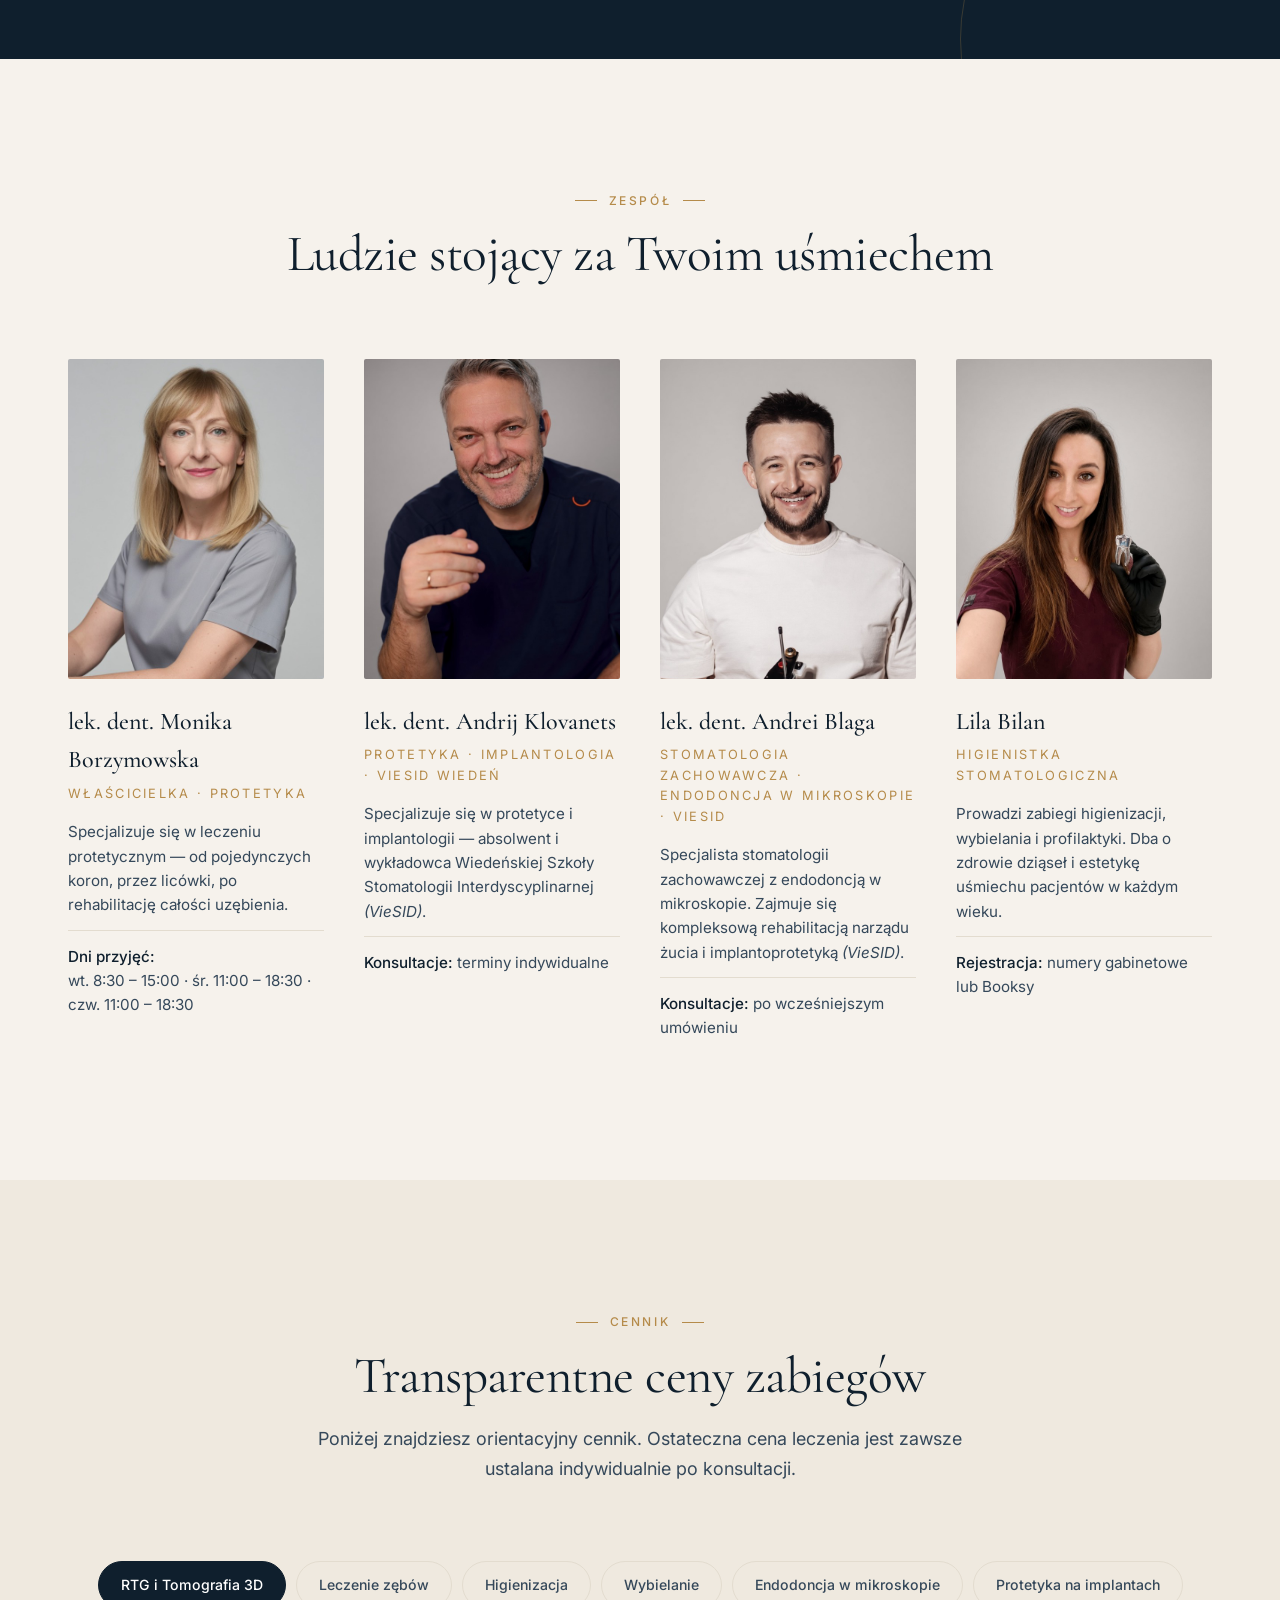
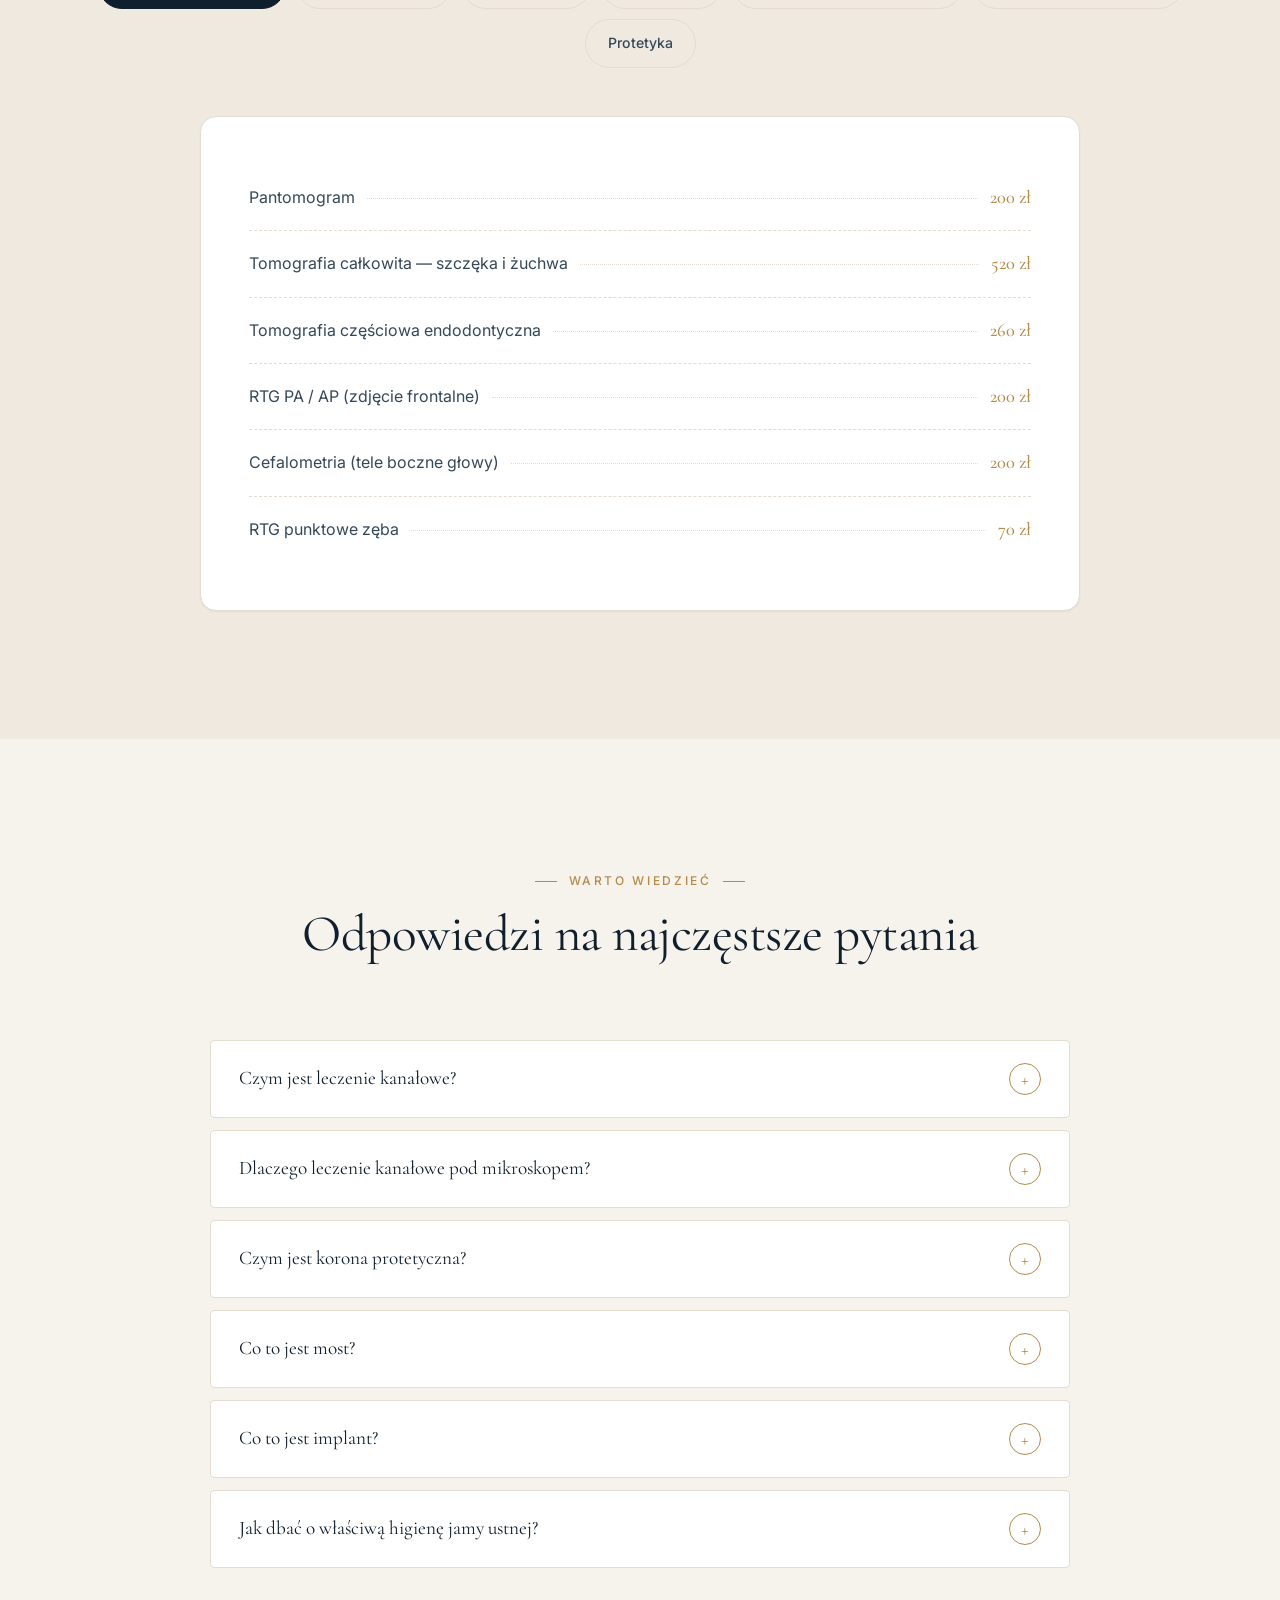
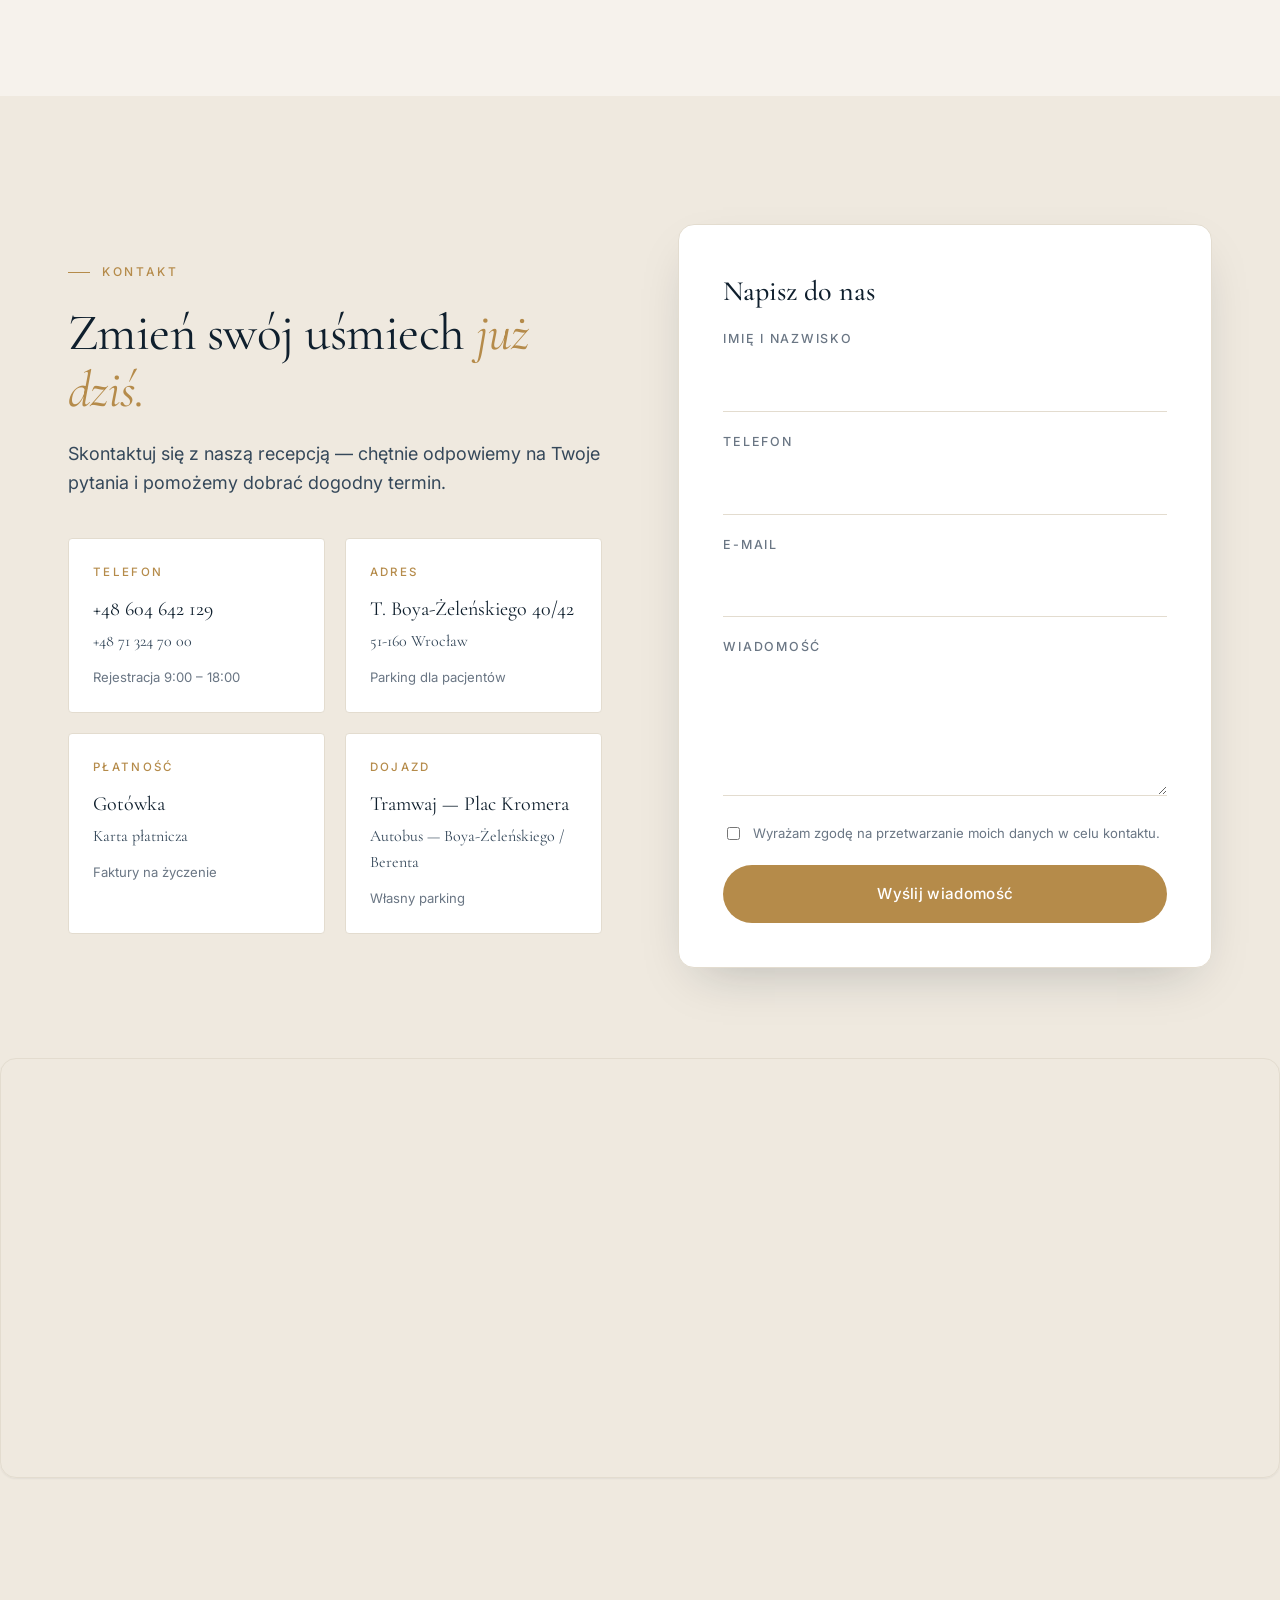
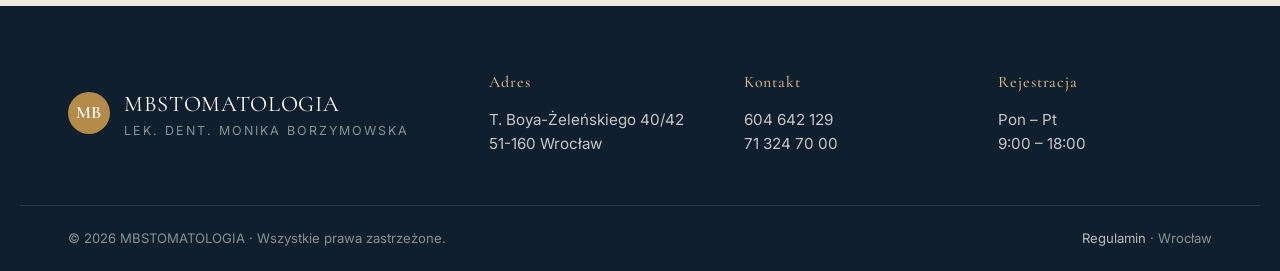
==== commit 364f2623: "Cennik: korekta cen wybielania i higienizacji - BYOND 1 800 zł (samo) / 2 500 zł z nakładkowym nocny" ====
--- a/index.html
+++ b/index.html
@@ -1065,7 +1065,7 @@
           <div class="panel" data-panel="hig">
             <ul class="price-list">
               <li>
-                <span>Bezbolesne czyszczenie zębów <em>EMS Air Flow</em> — protokół GBT (Szwajcaria)</span>
+                <span>Scaling (higienizacja) — bezbolesne czyszczenie zębów <em>EMS Air Flow</em>, protokół GBT (Szwajcaria)</span>
                 <span class="dots"></span>
                 <span class="price">480 zł</span>
               </li>
@@ -1079,8 +1079,10 @@
 
           <div class="panel" data-panel="wyb">
             <ul class="price-list">
-              <li><span>Wybielanie lampą BYOND lub połączone z nakładkowym nocnym</span><span class="dots"></span><span class="price">2 500 zł</span></li>
+              <li><span>Wybielanie lampą BYOND</span><span class="dots"></span><span class="price">1 800 zł</span></li>
+              <li><span>Wybielanie lampą BYOND + wybielanie nakładkowe nocne</span><span class="dots"></span><span class="price">2 500 zł</span></li>
               <li><span>Rozbielanie / wybielanie „bankietowe” — odświeżenie koloru BlancOne Click (10 min)</span><span class="dots"></span><span class="price">350 zł</span></li>
+              <li><span>Rozbielanie w pakiecie ze scalingiem (higienizacją)</span><span class="dots"></span><span class="price">780 zł</span></li>
               <li><span>Metoda ICON — na plamy różnego pochodzenia</span><span class="dots"></span><span class="price">500 zł / ząb</span></li>
             </ul>
           </div>
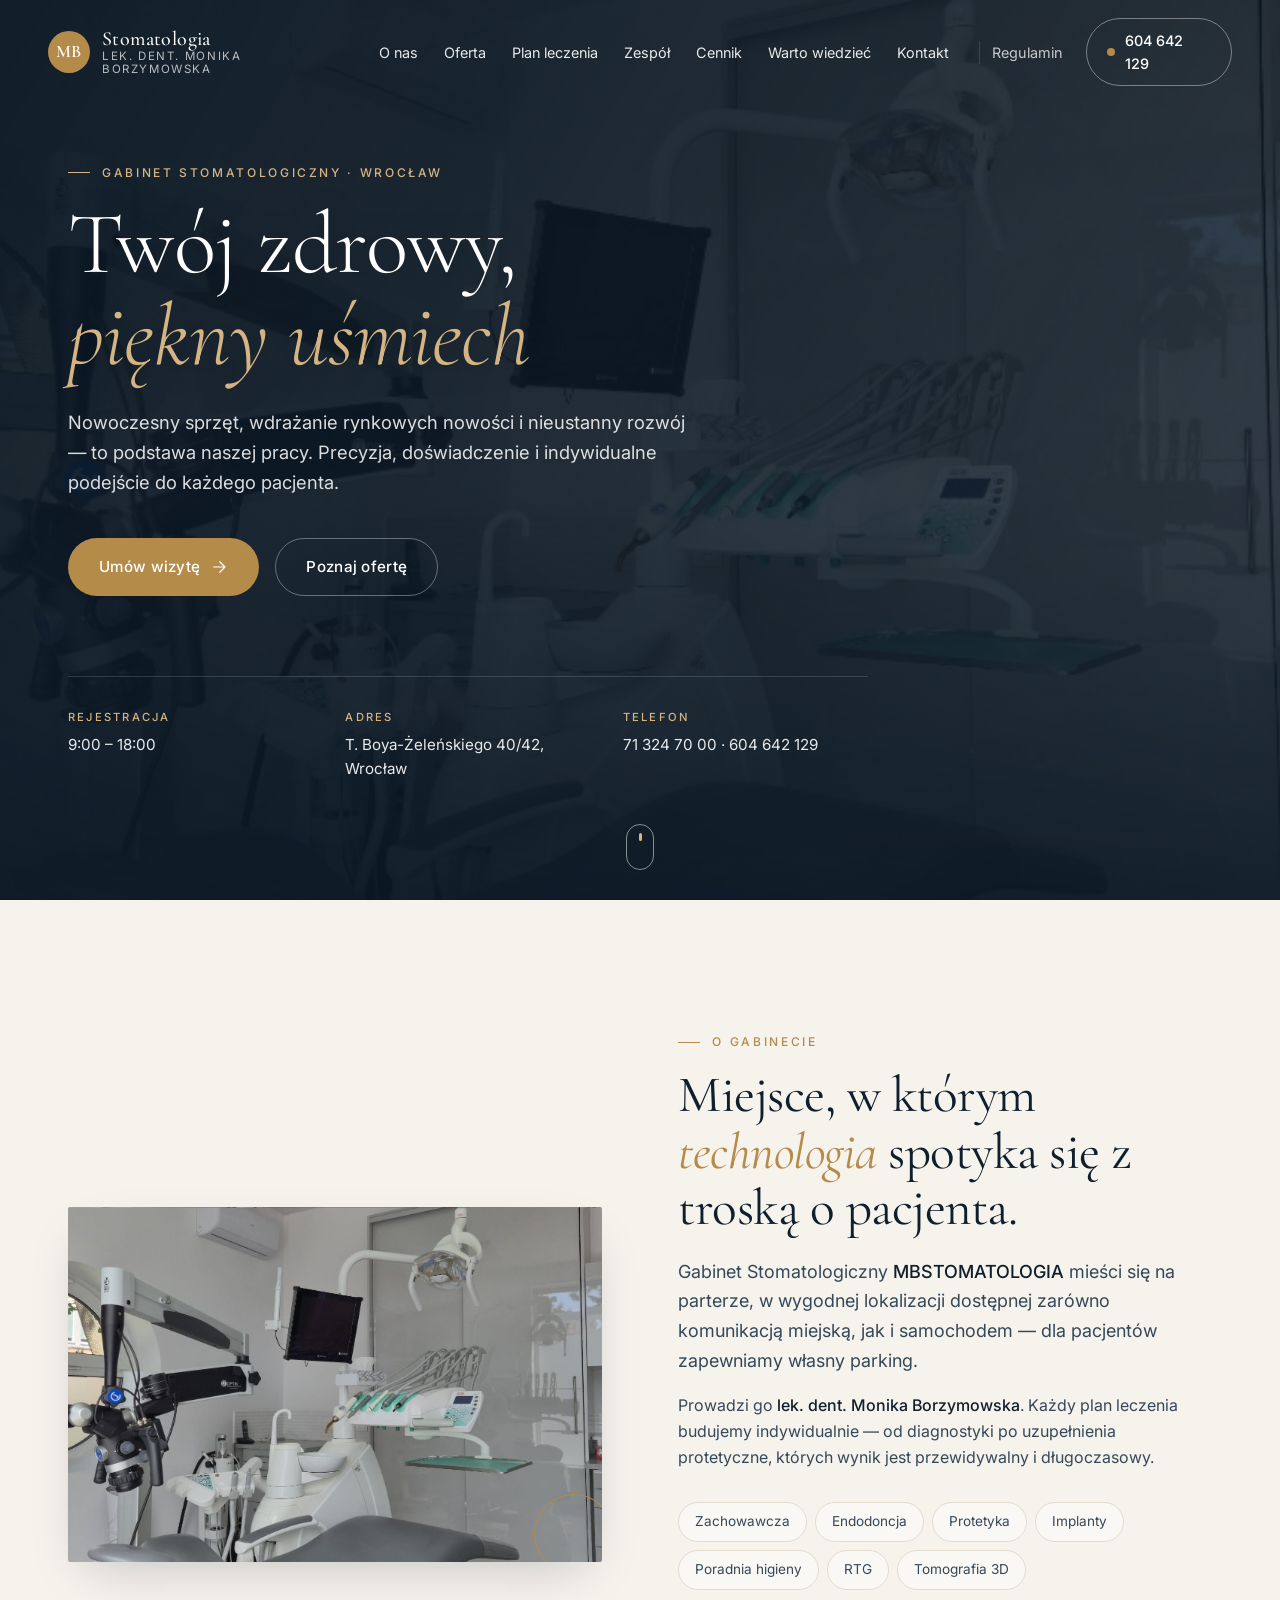
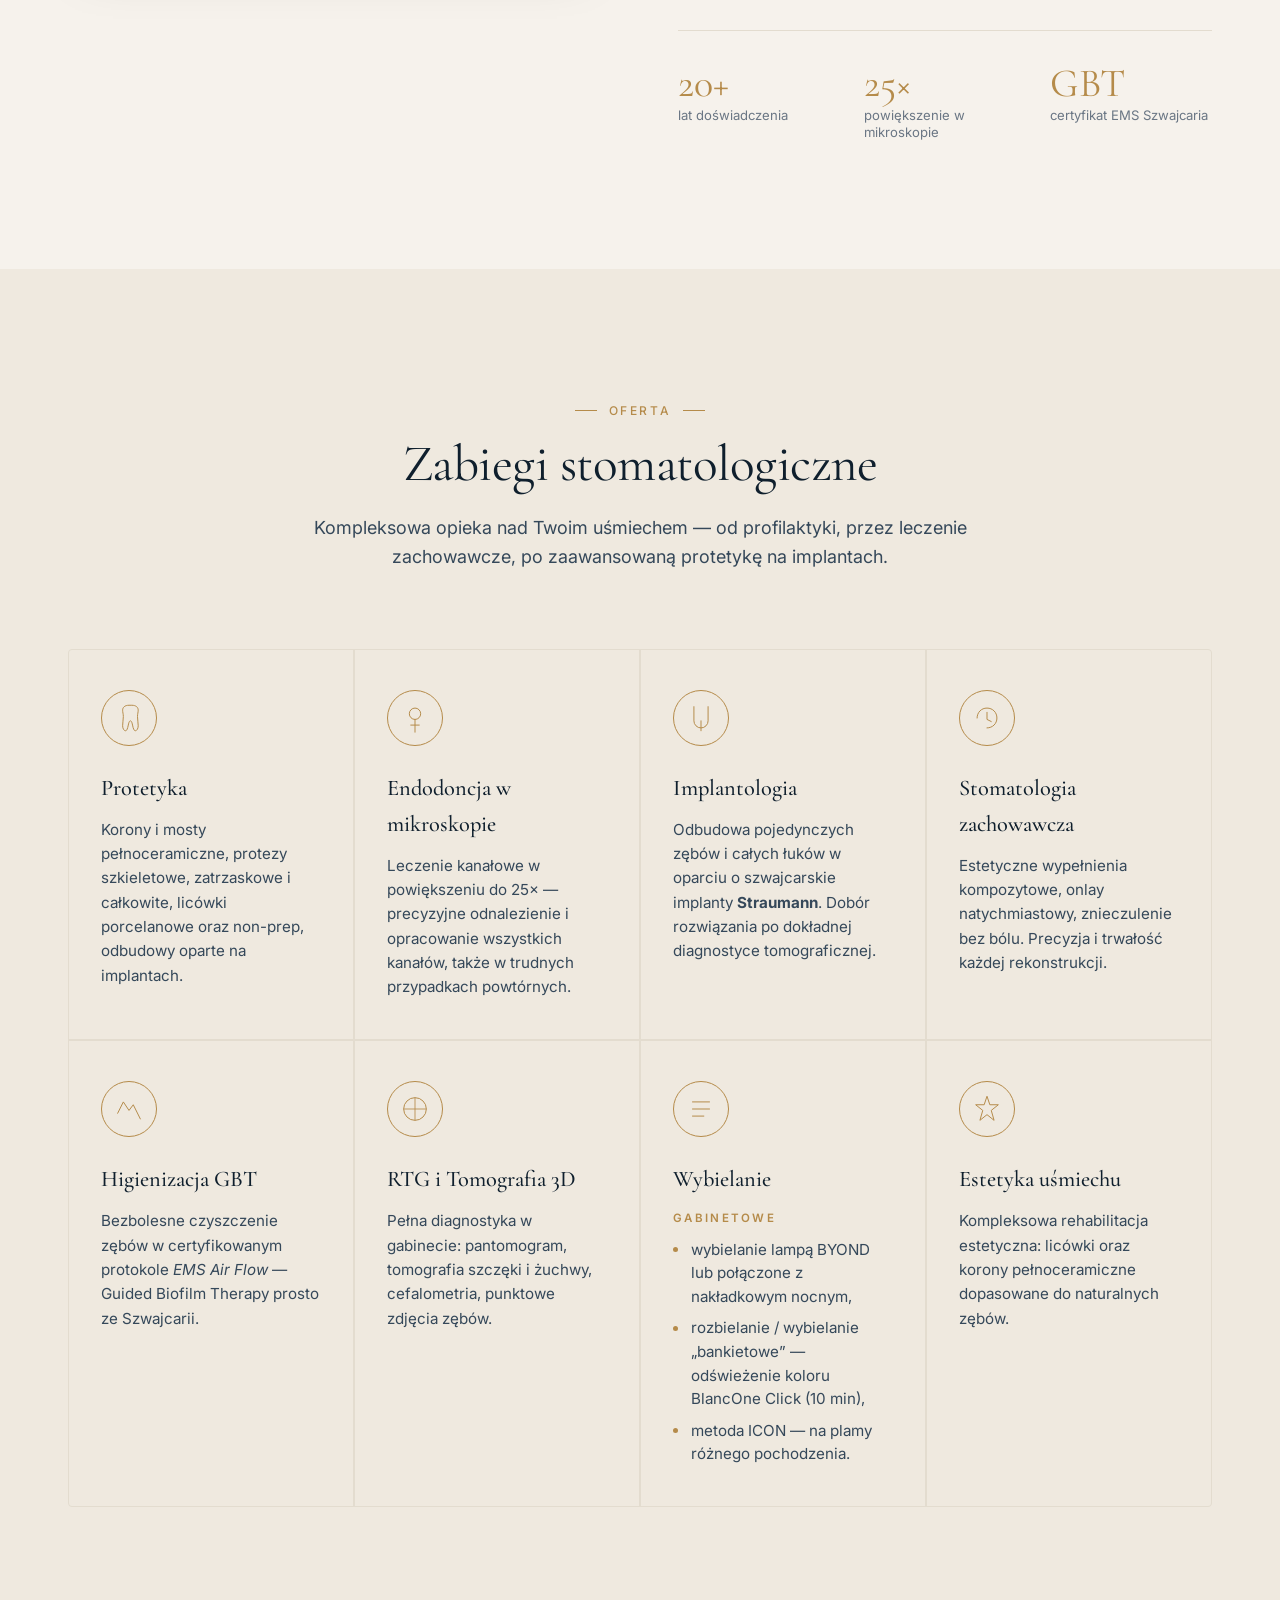
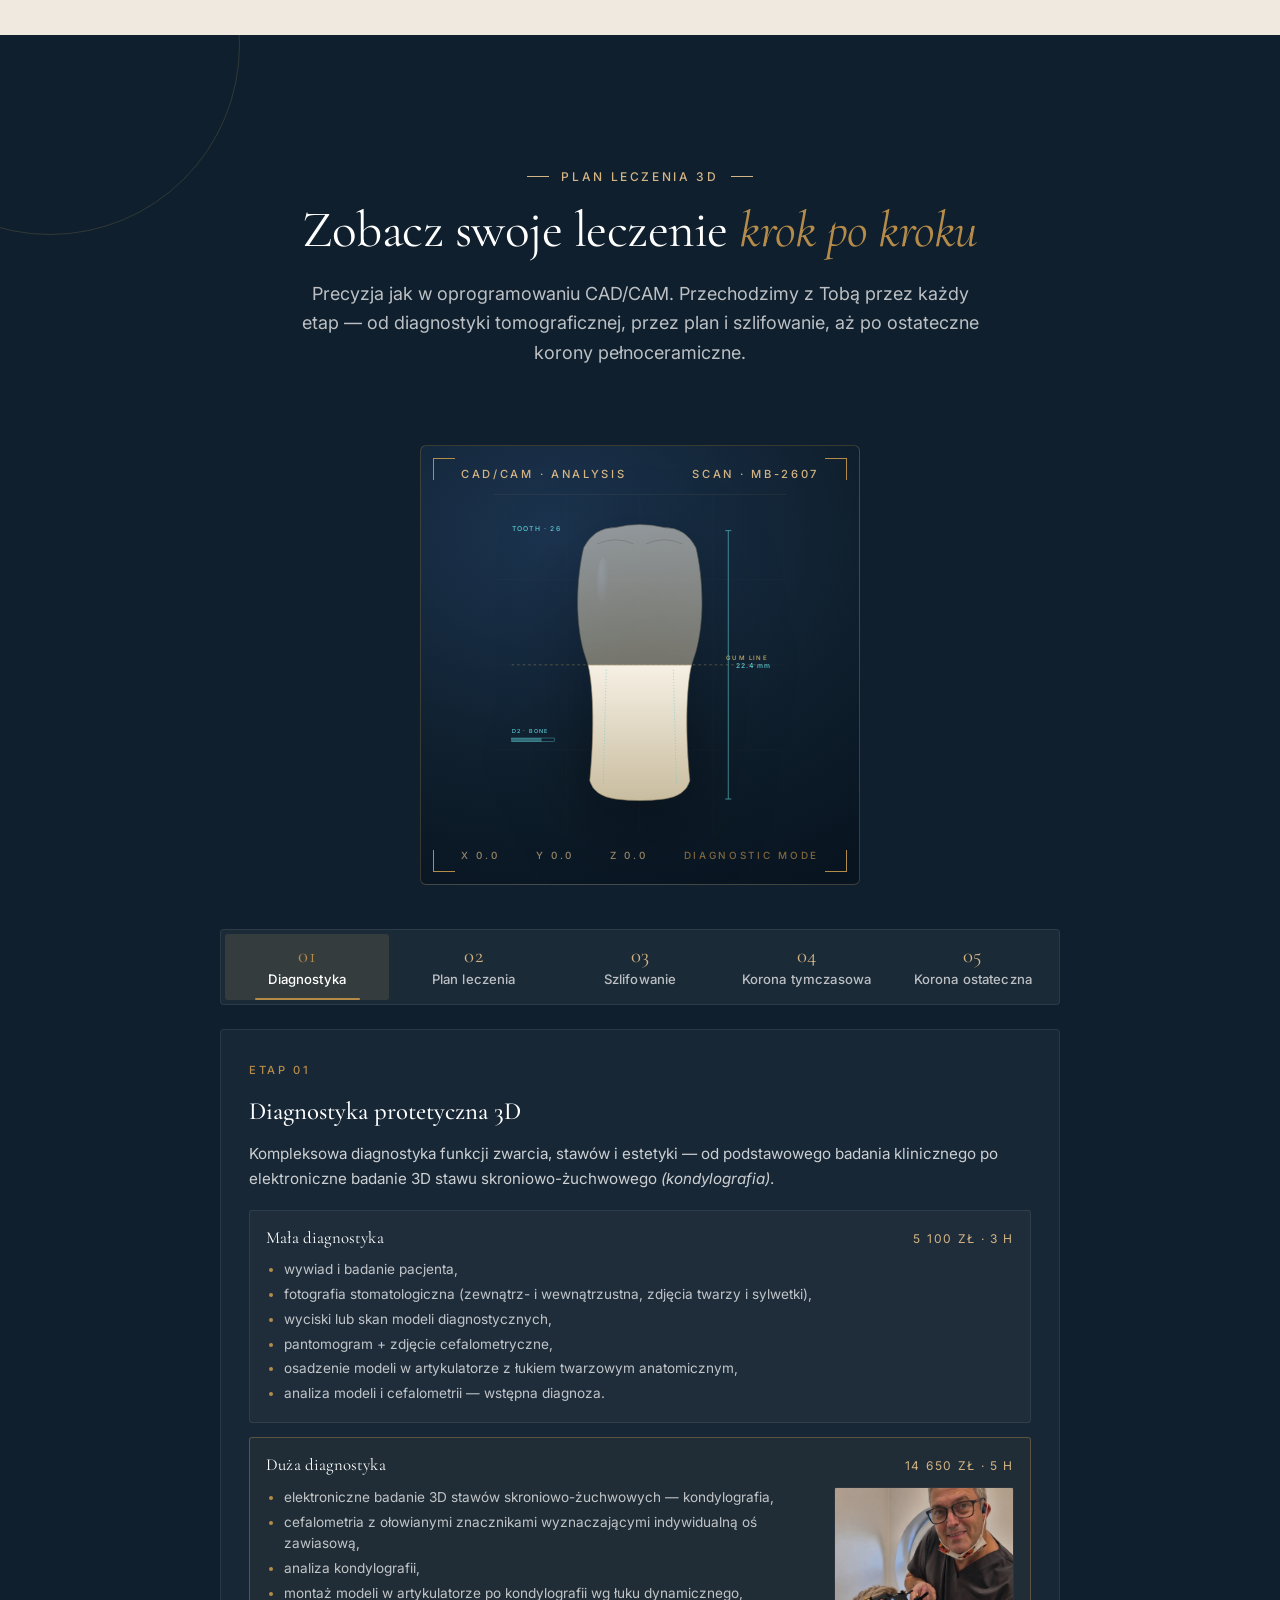
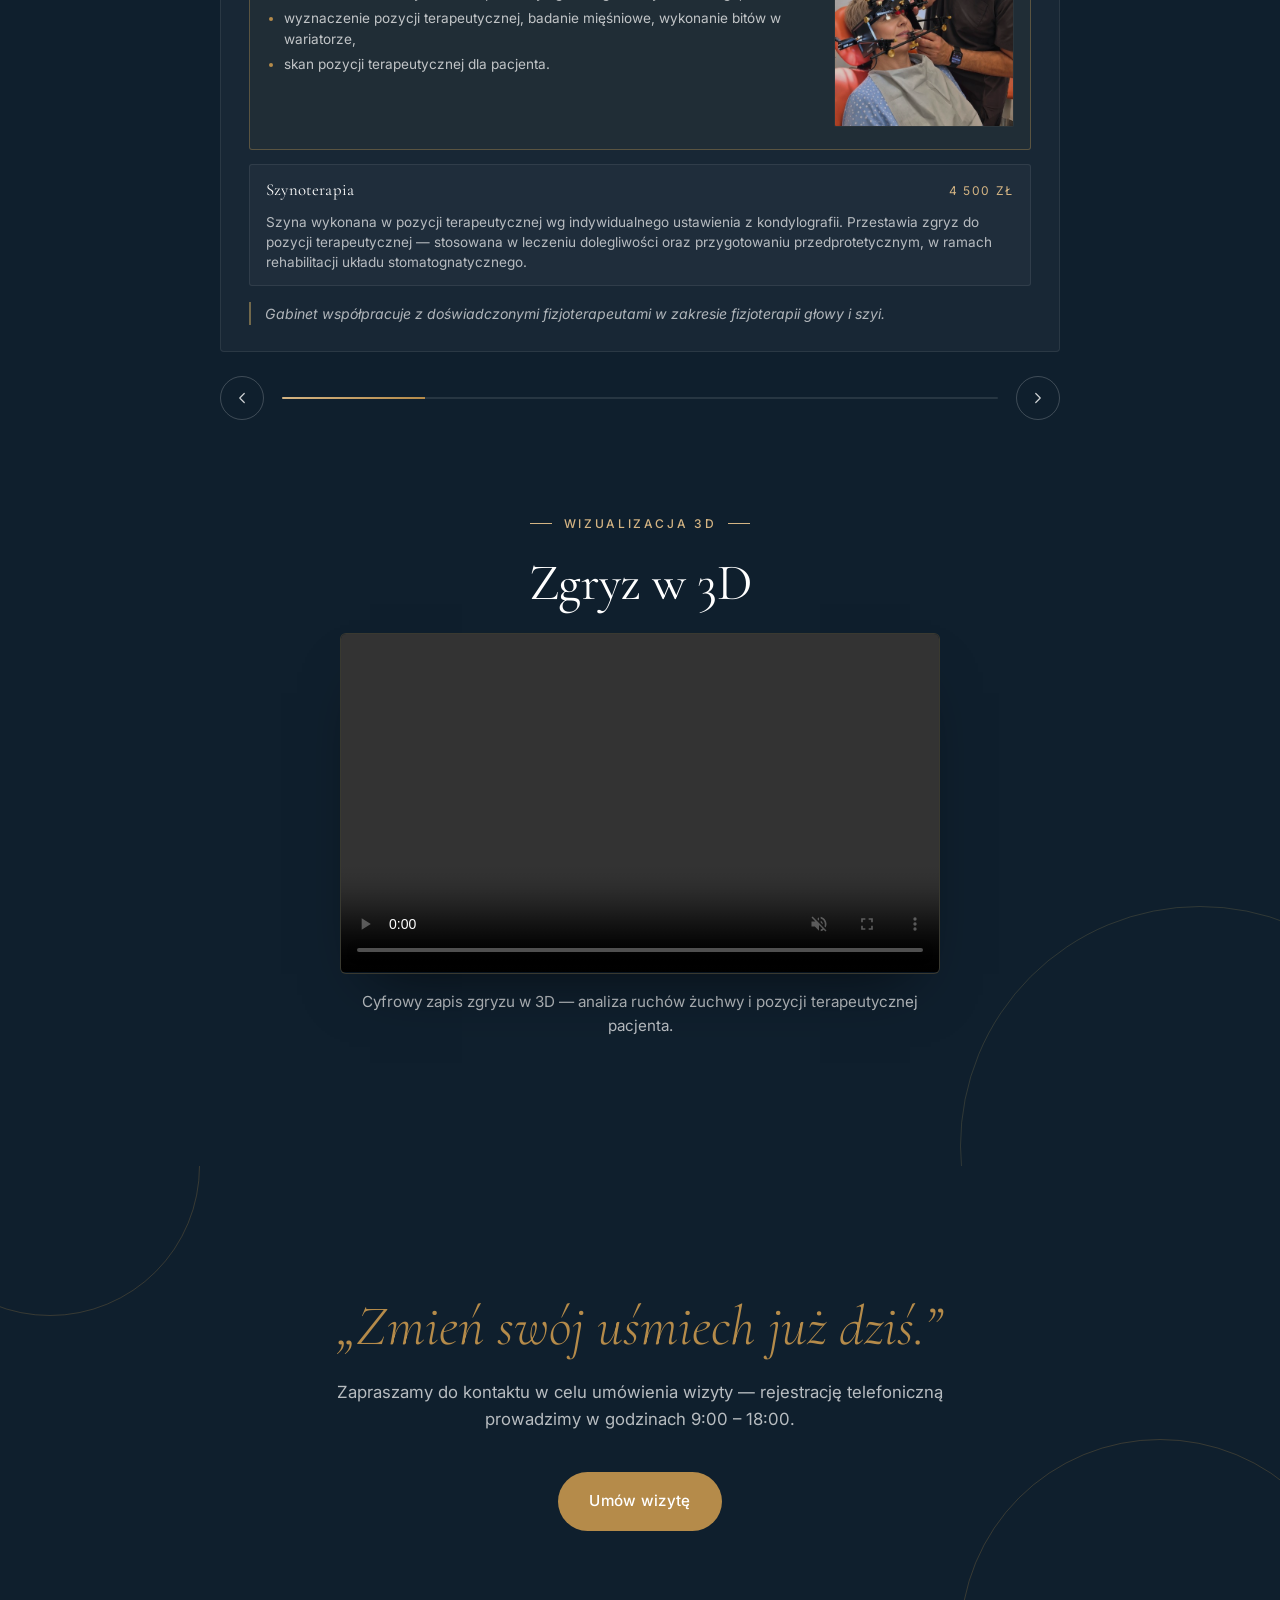
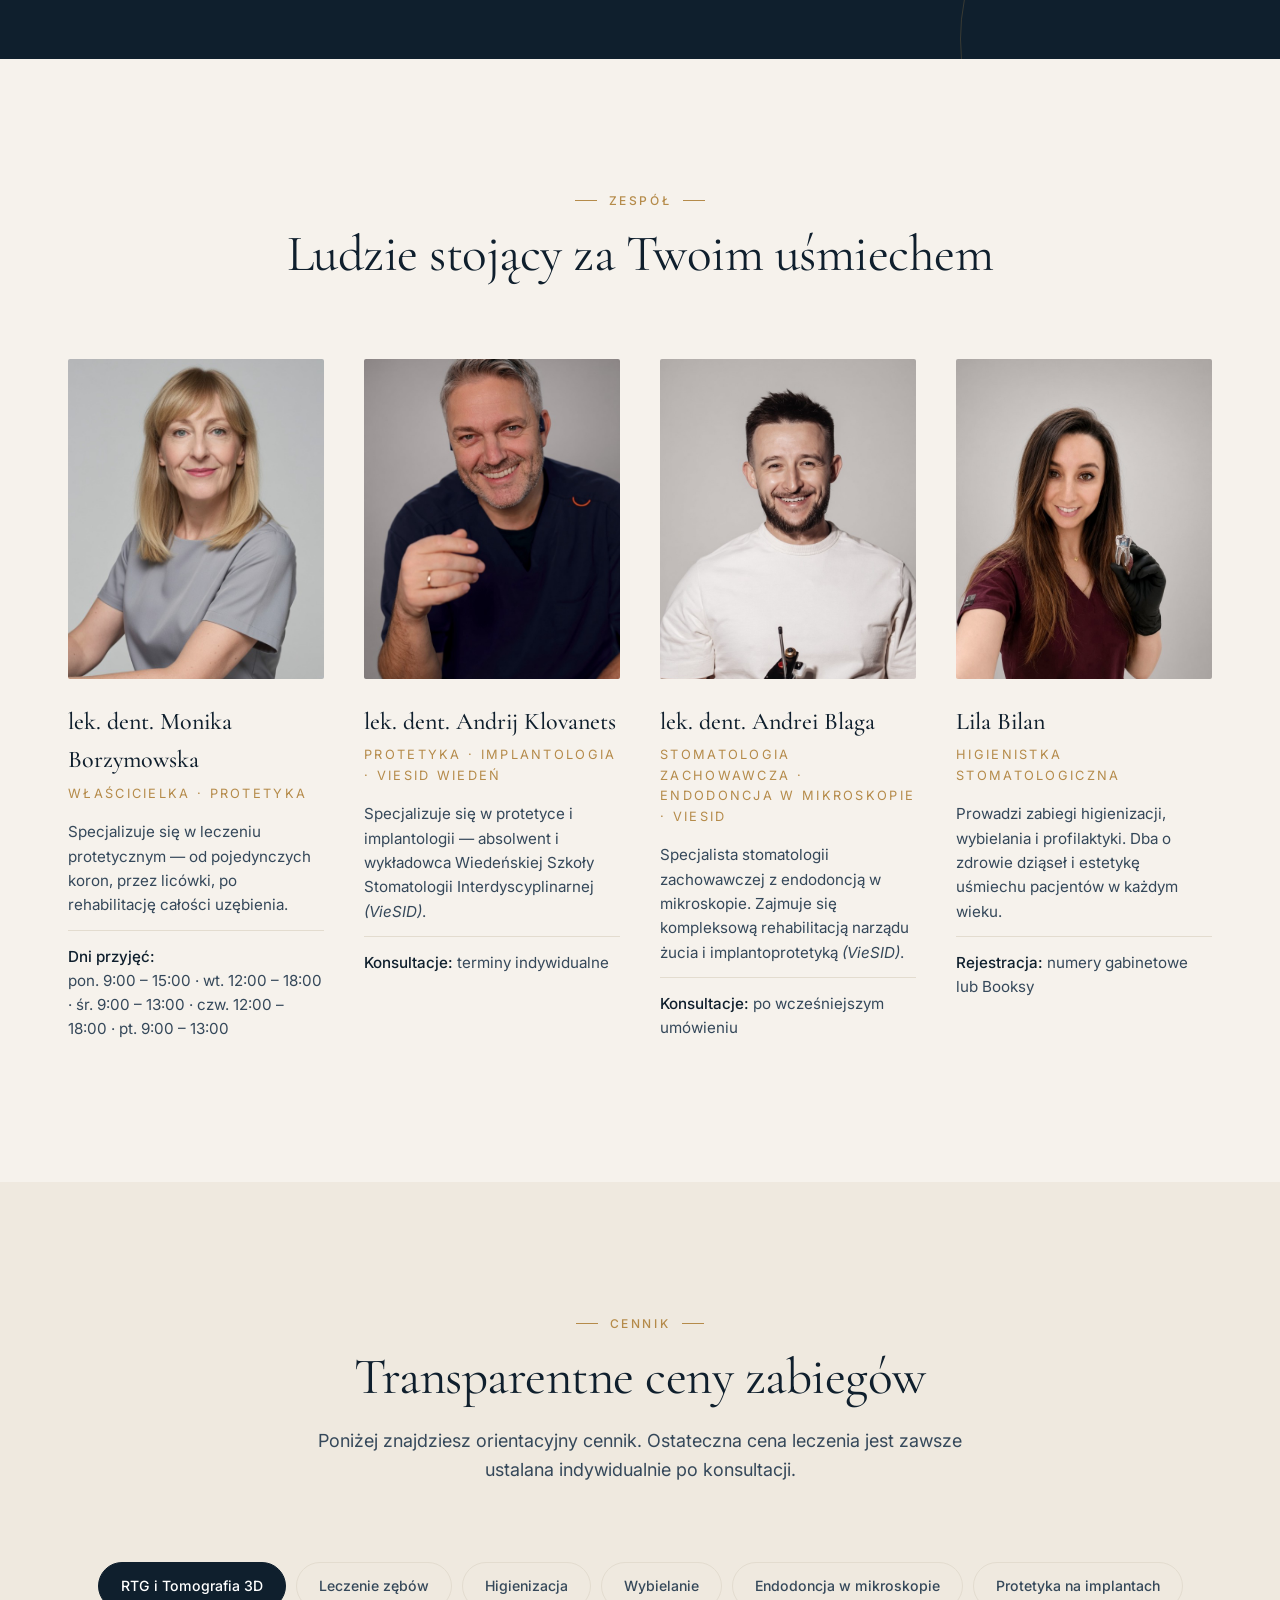
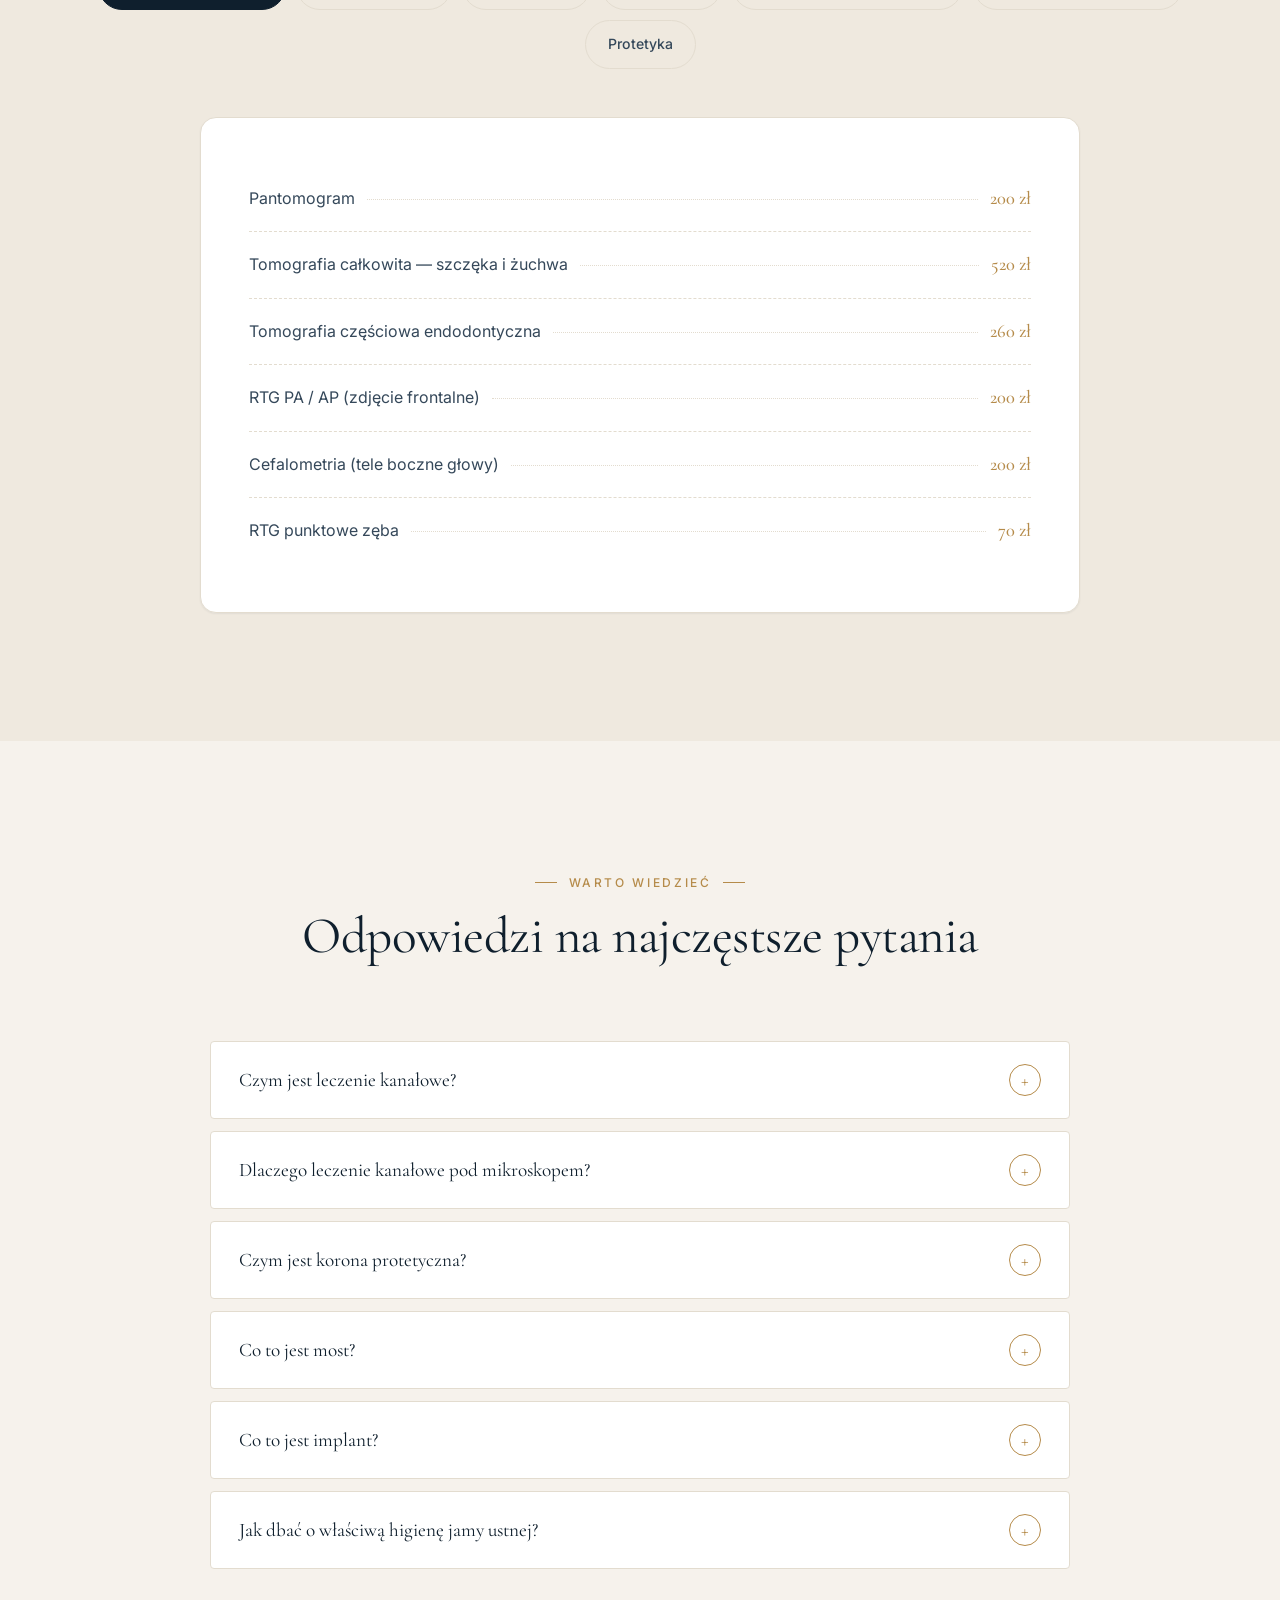
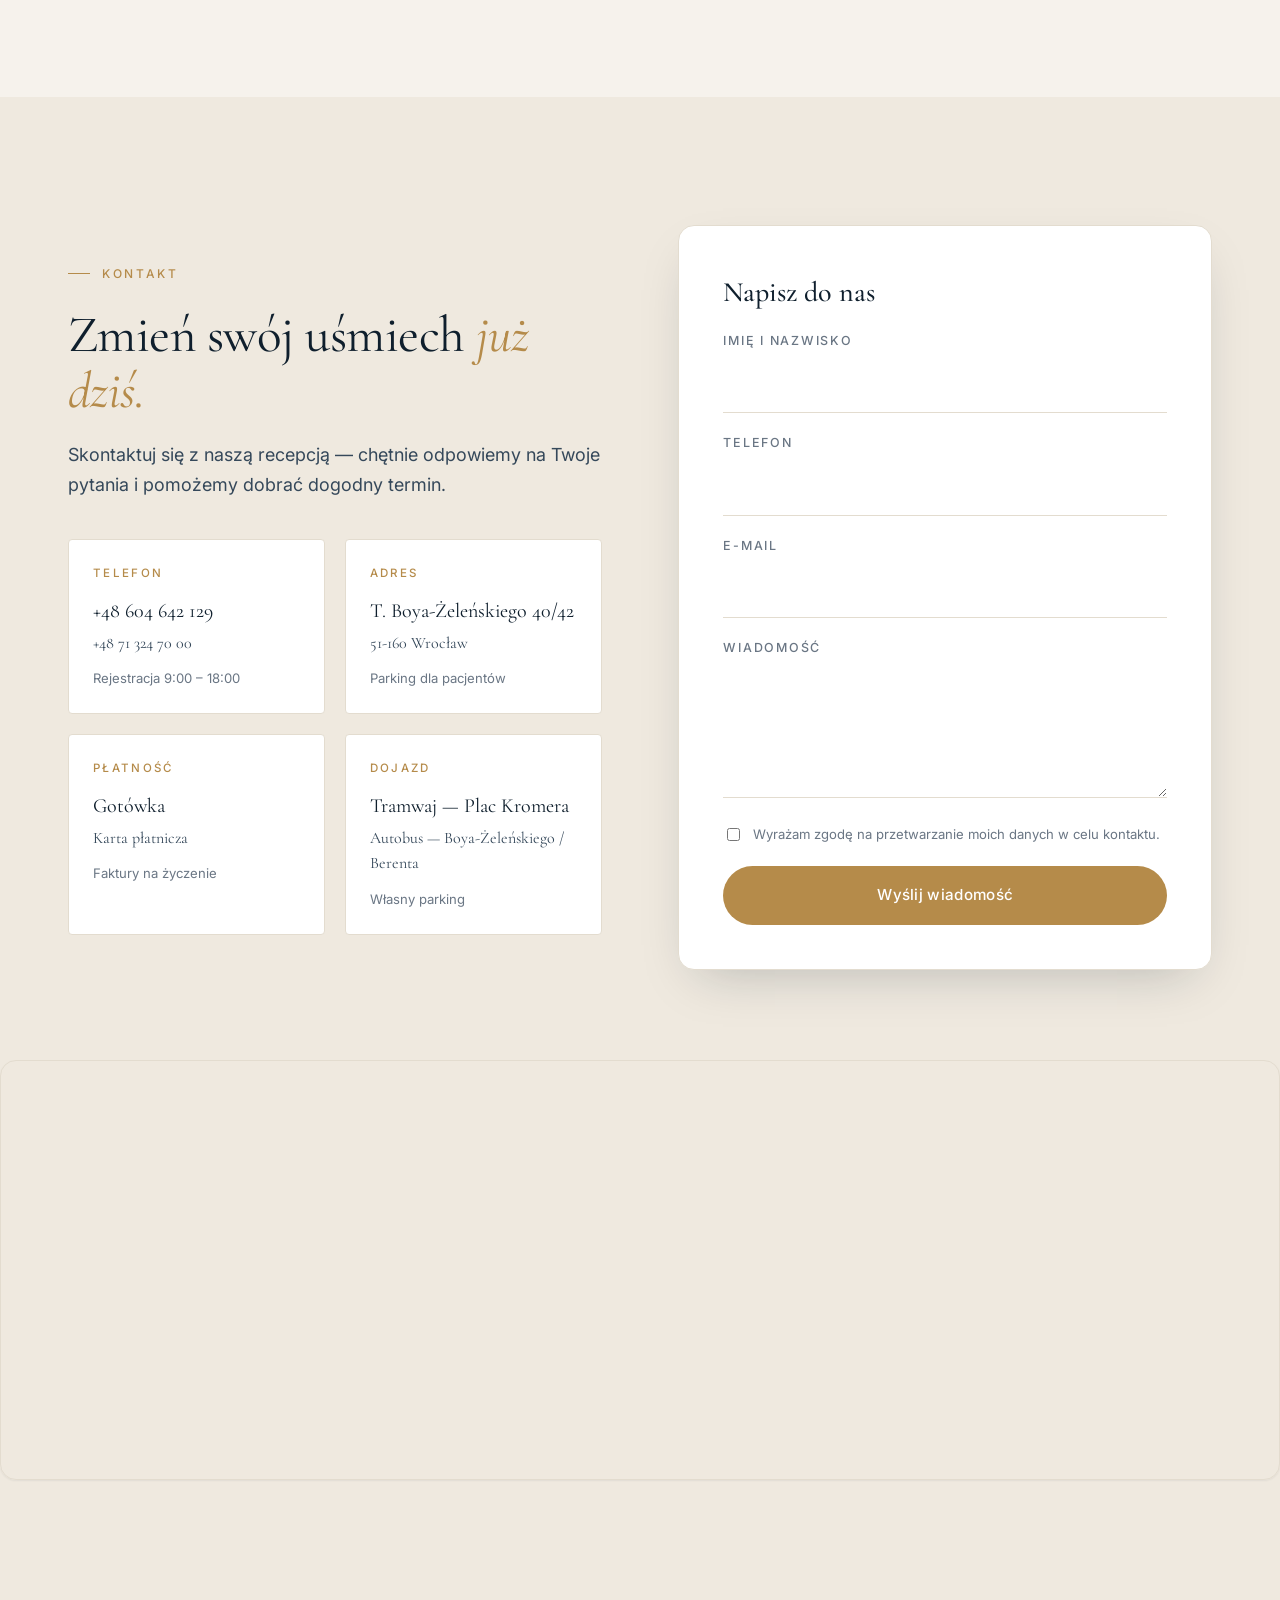
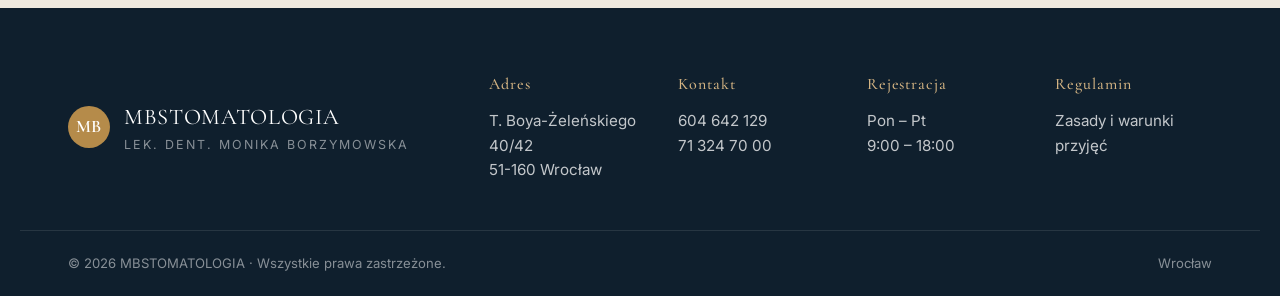
==== commit 071a0075: "Regulamin jako kolumna w stopce, fix logo w menu mobilnym, aktualizacja godzin Moniki - Stopka: Regu" ====
--- a/index.html
+++ b/index.html
@@ -971,7 +971,8 @@
             </p>
             <p class="member__hours">
               <strong>Dni przyjęć:</strong><br />
-              wt. 8:30 – 15:00 · śr. 11:00 – 18:30 · czw. 11:00 – 18:30
+              pon. 9:00 – 15:00 · wt. 12:00 – 18:00 · śr. 9:00 – 13:00 ·
+              czw. 12:00 – 18:00 · pt. 9:00 – 13:00
             </p>
           </article>
 
@@ -1402,12 +1403,16 @@
             <h4>Rejestracja</h4>
             <p>Pon – Pt<br />9:00 – 18:00</p>
           </div>
+          <div>
+            <h4>Regulamin</h4>
+            <p><a href="regulamin.html">Zasady i&nbsp;warunki przyjęć</a></p>
+          </div>
         </div>
       </div>
       <div class="footer__bottom">
         <div class="wrap footer__bottom-inner">
           <span>© <span id="year"></span> MBSTOMATOLOGIA · Wszystkie prawa zastrzeżone.</span>
-          <span><a href="regulamin.html">Regulamin</a> · Wrocław</span>
+          <span>Wrocław</span>
         </div>
       </div>
     </footer>
--- a/styles.css
+++ b/styles.css
@@ -288,7 +288,8 @@
   transition: color 0.35s var(--ease);
 }
 
-.nav.is-scrolled .brand {
+.nav.is-scrolled .brand,
+.nav.is-menu-open .brand {
   color: var(--ink);
 }
 
@@ -441,7 +442,8 @@
   background: #fff;
   transition: all 0.3s var(--ease);
 }
-.nav.is-scrolled .nav__toggle span {
+.nav.is-scrolled .nav__toggle span,
+.nav.is-menu-open .nav__toggle span {
   background: var(--ink);
 }
 .nav__toggle[aria-expanded="true"] span:nth-child(1) {
@@ -1424,8 +1426,8 @@
 
 .footer__cols {
   display: grid;
-  grid-template-columns: repeat(3, 1fr);
-  gap: 40px;
+  grid-template-columns: repeat(4, 1fr);
+  gap: 32px;
 }
 
 .footer__cols h4 {
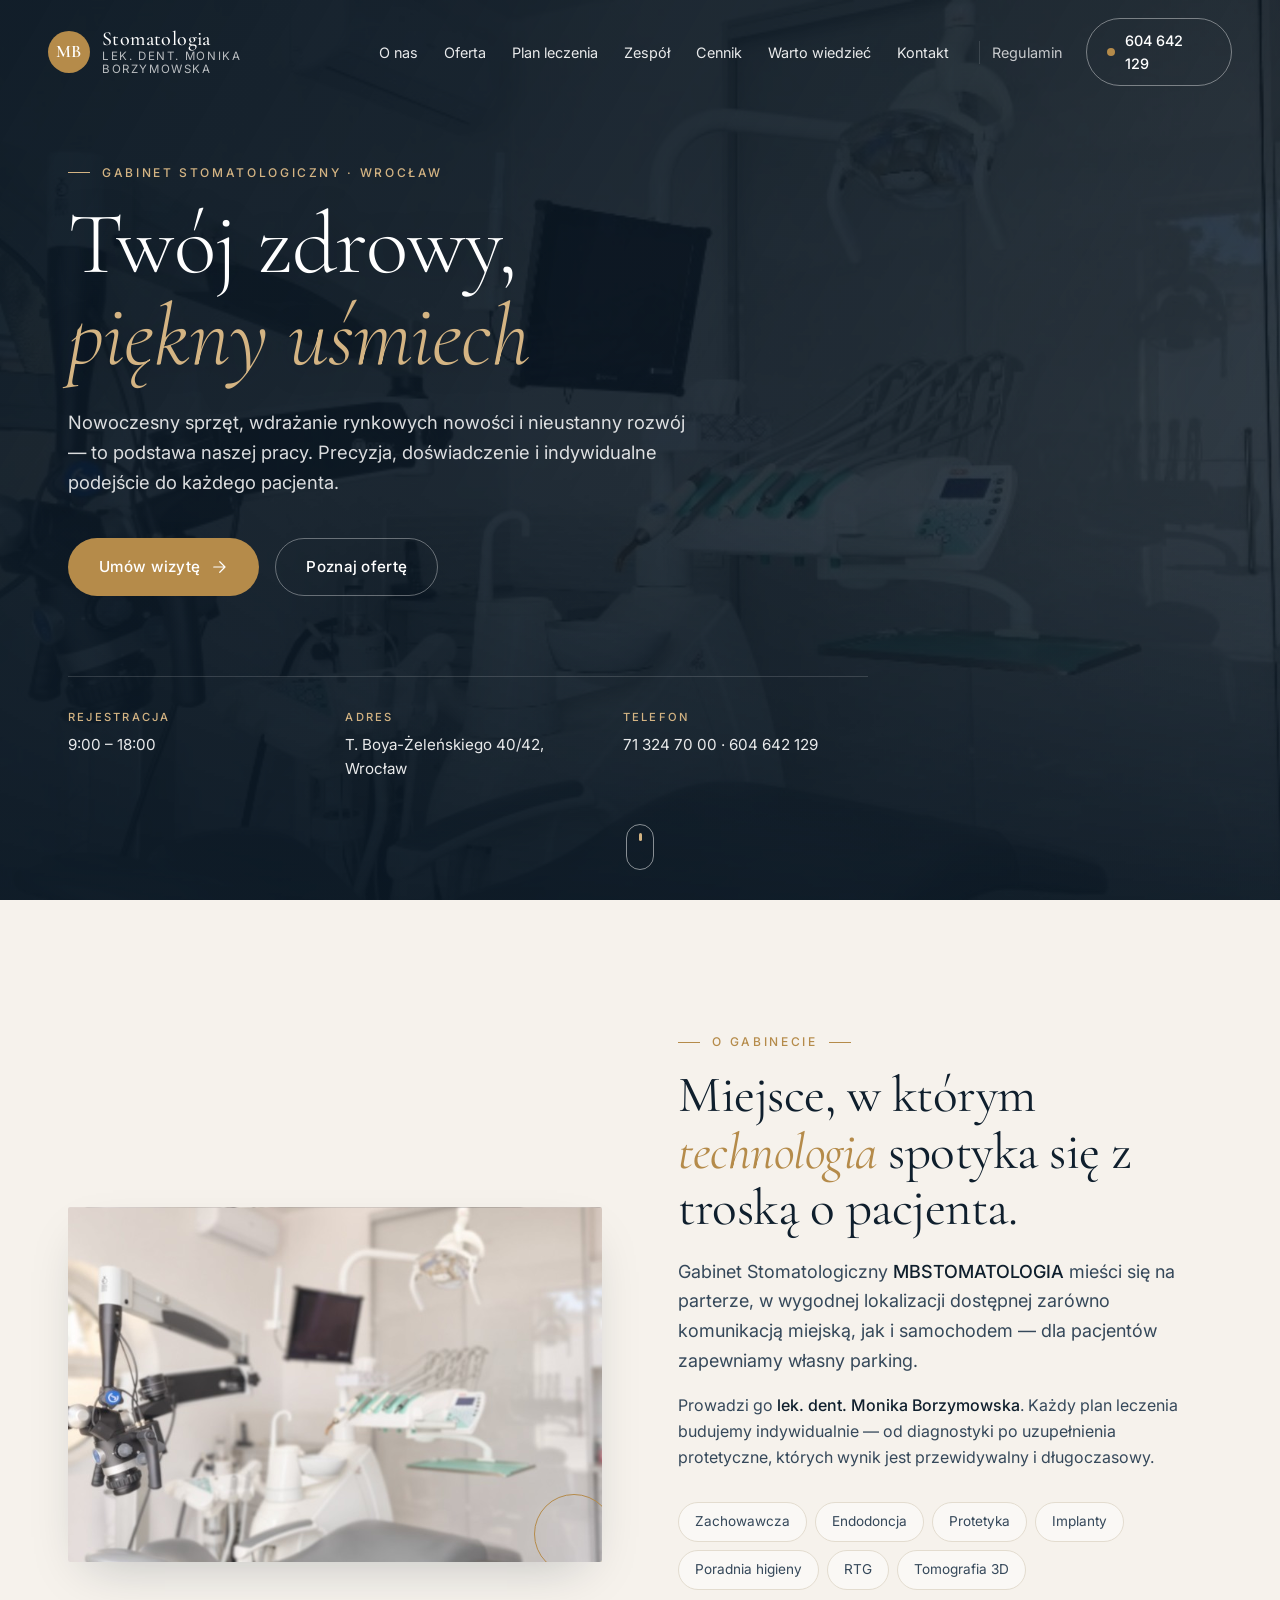
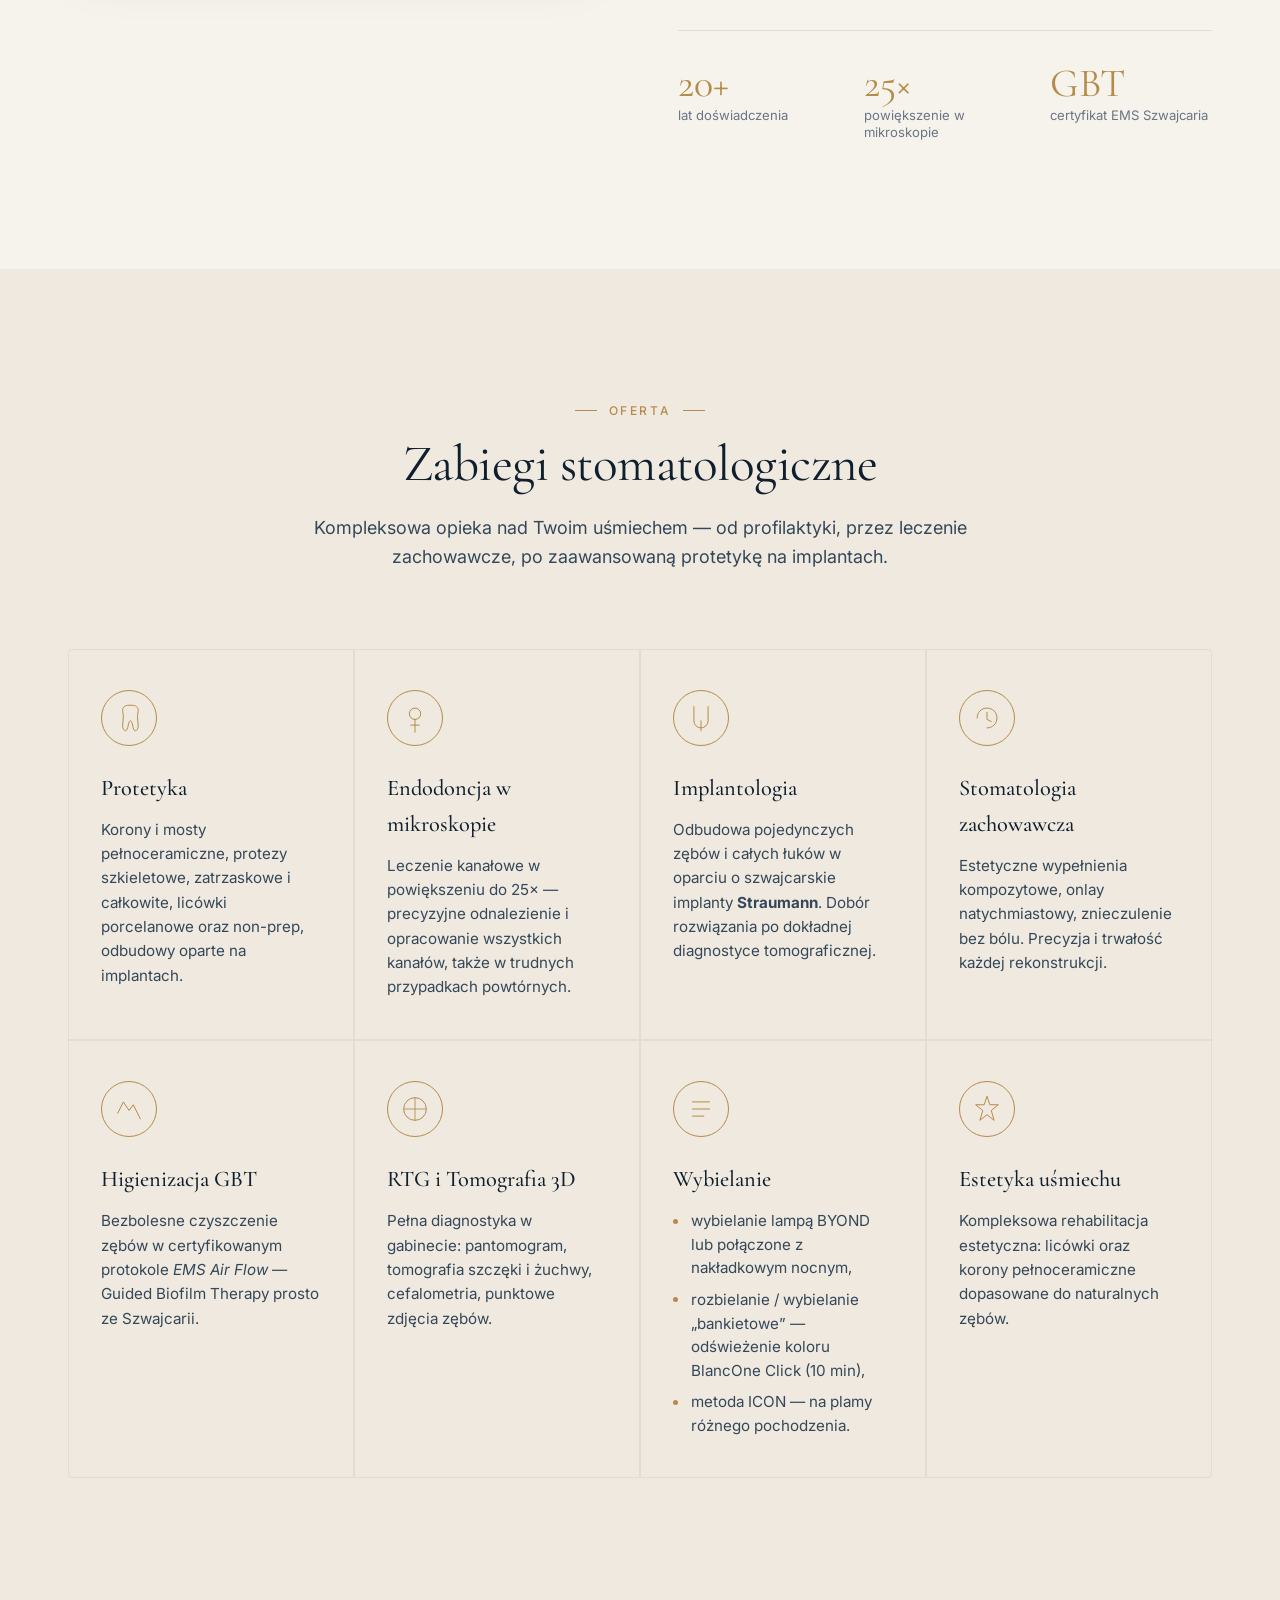
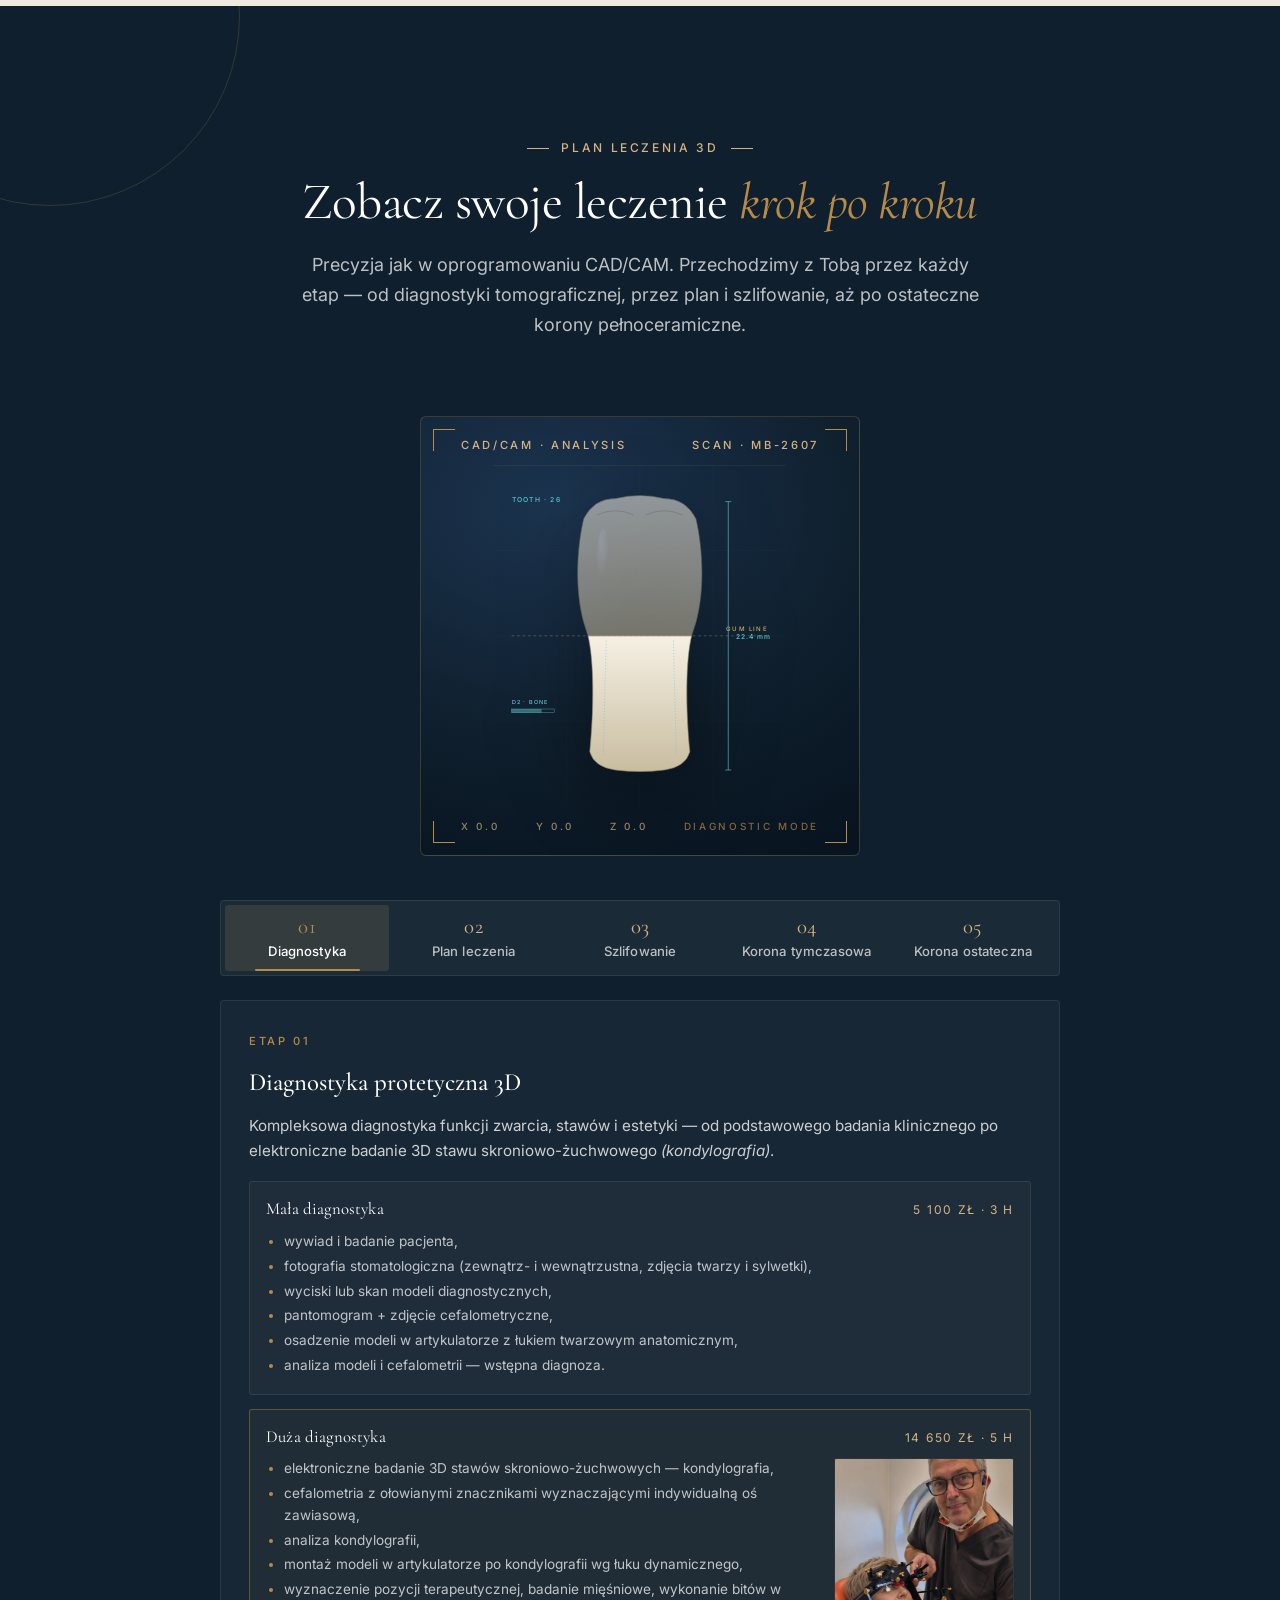
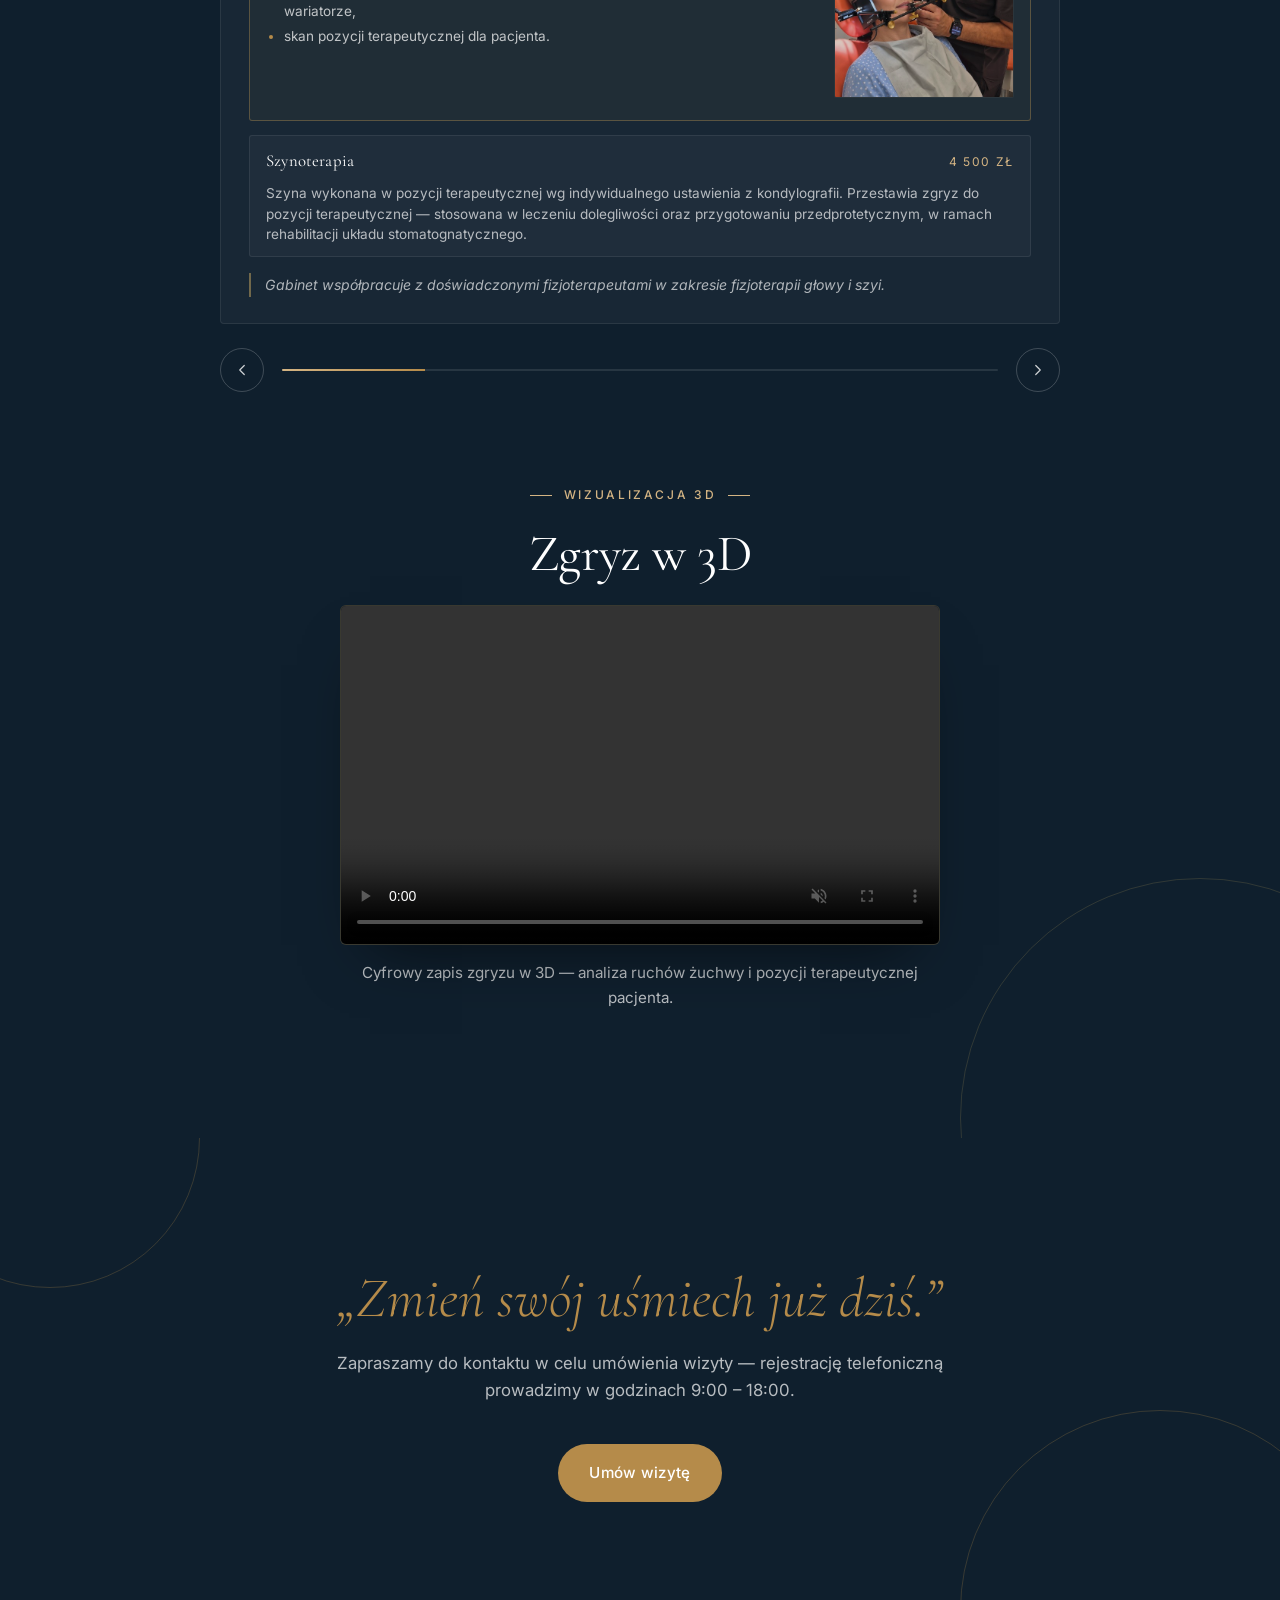
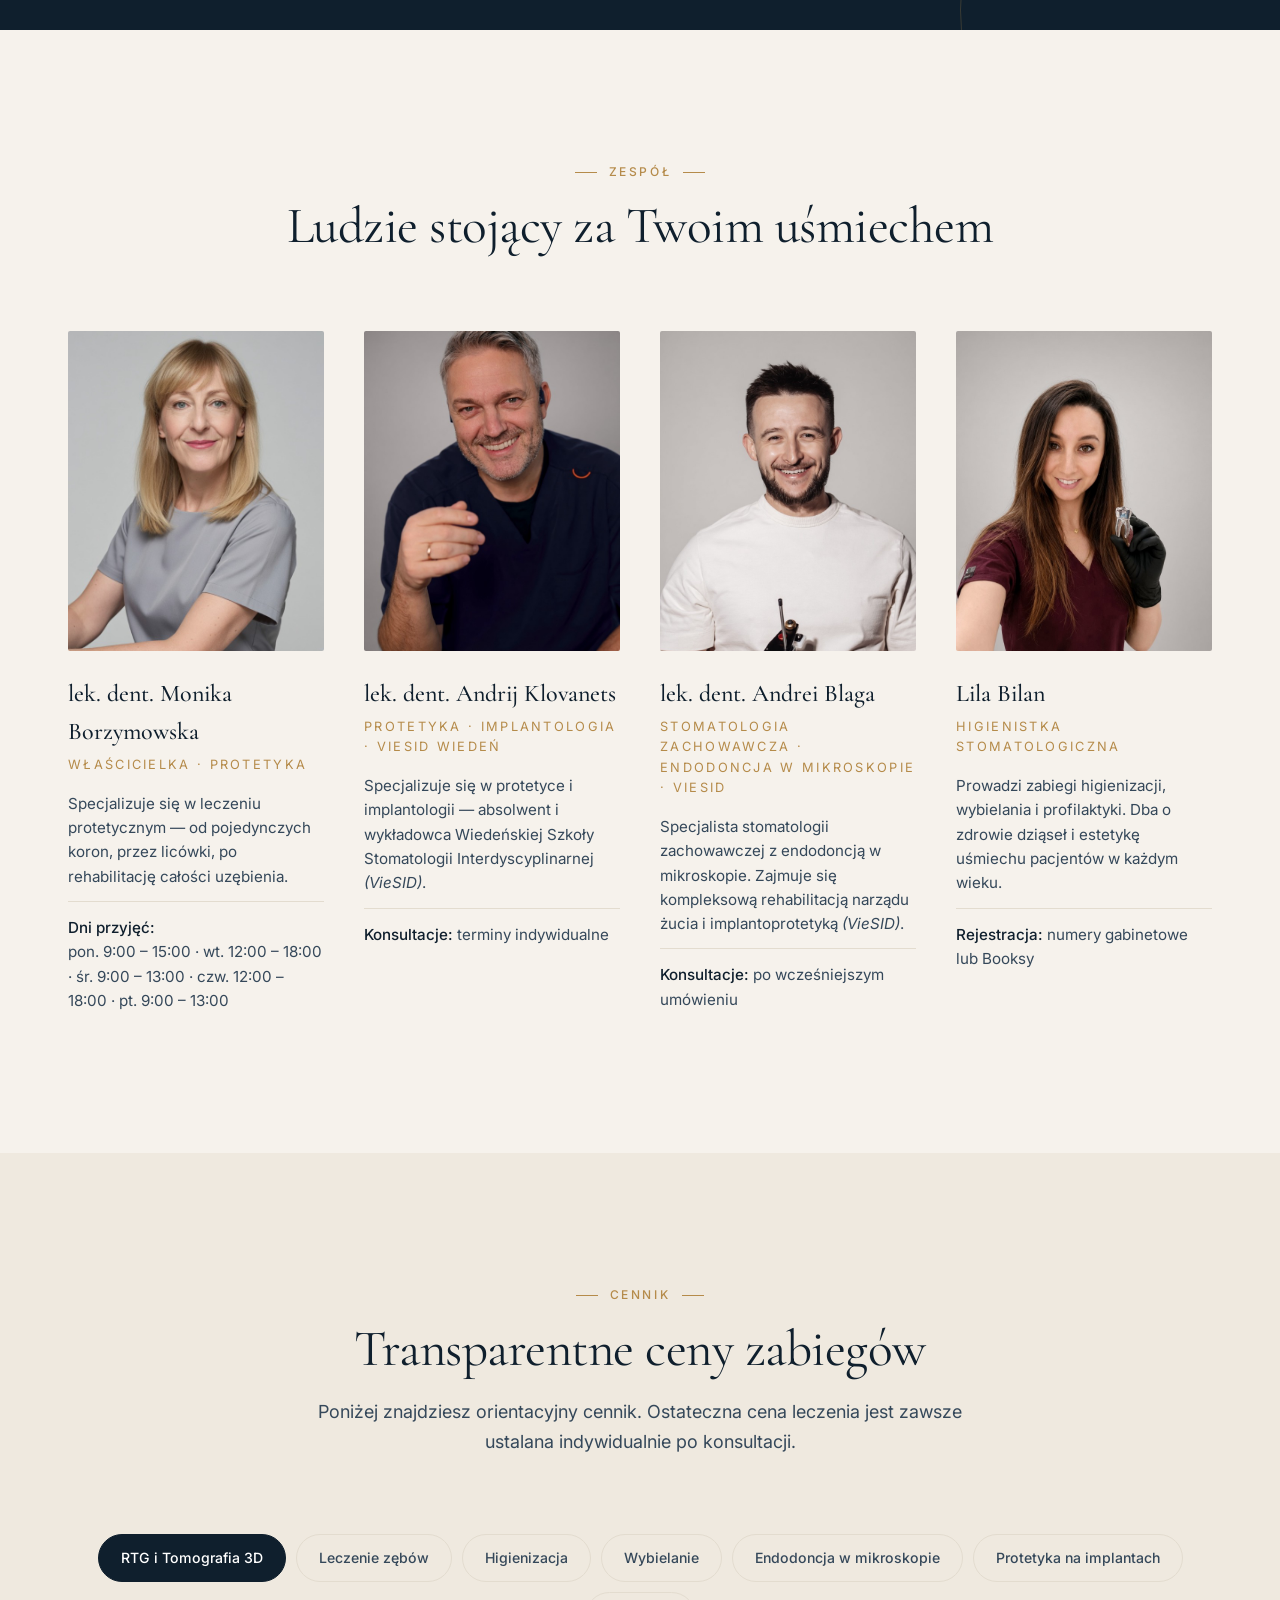
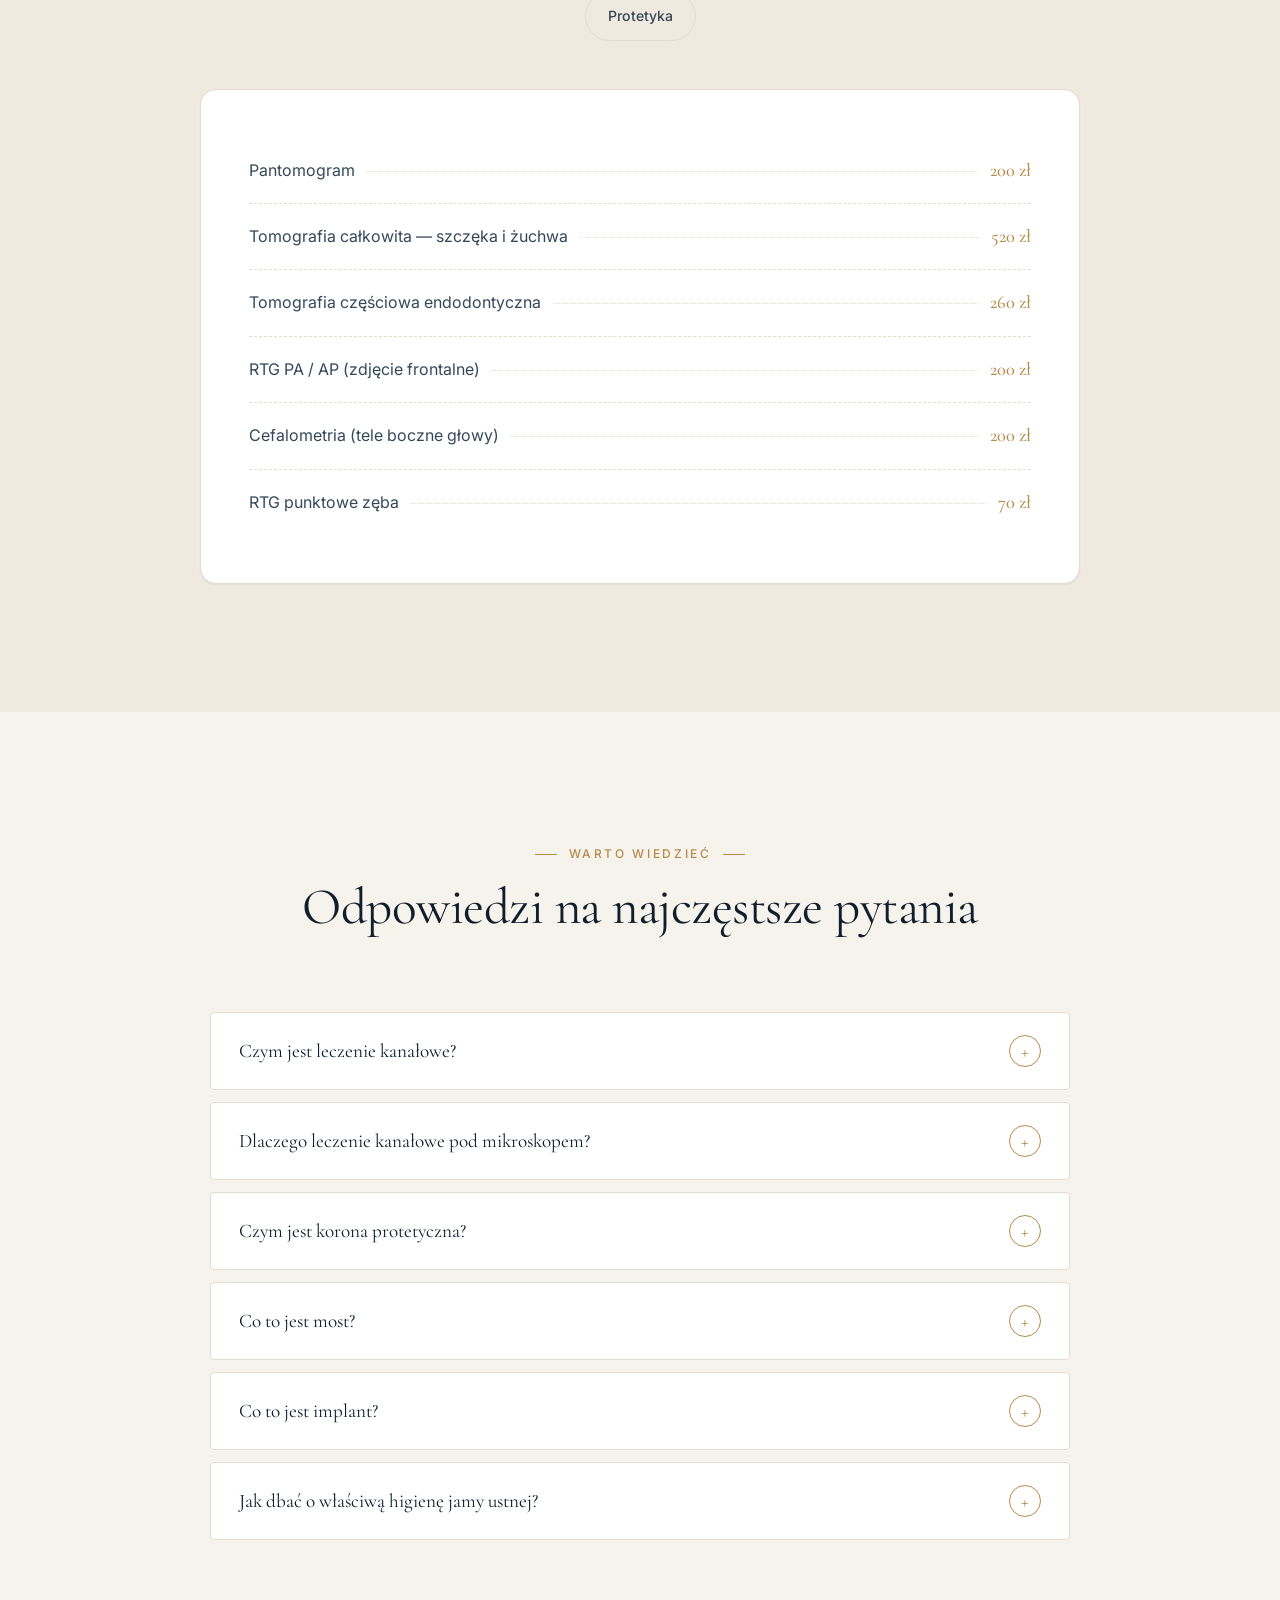
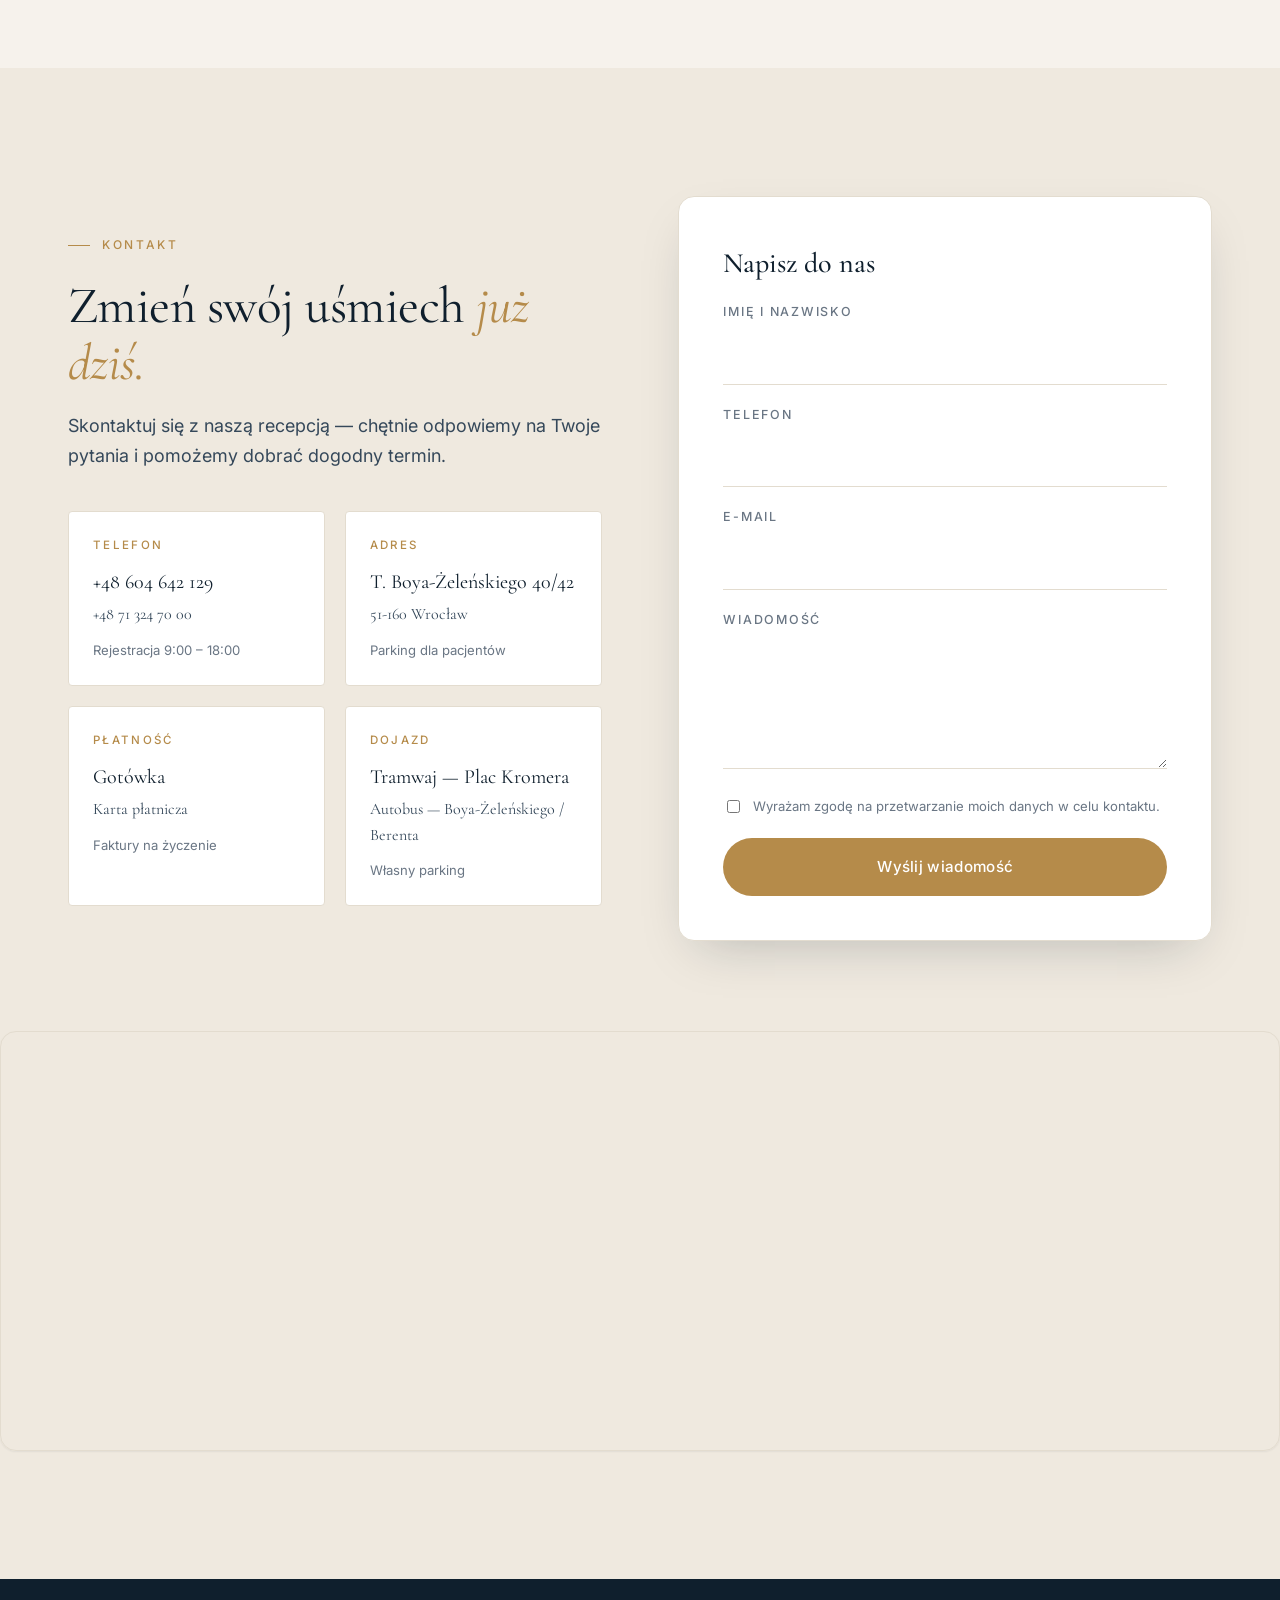
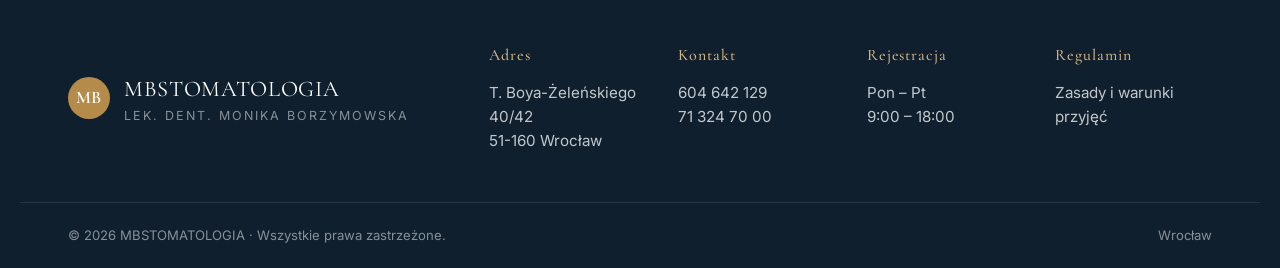
==== commit e1feb07f: "Karta Wybielanie: usunięcie nagłówka 'Gabinetowe'" ====
--- a/index.html
+++ b/index.html
@@ -280,7 +280,6 @@
               </svg>
             </div>
             <h3>Wybielanie</h3>
-            <p class="service__label">Gabinetowe</p>
             <ul class="service__list">
               <li>wybielanie lampą BYOND lub połączone z nakładkowym nocnym,</li>
               <li>
--- a/styles.css
+++ b/styles.css
@@ -706,7 +706,7 @@
 
 .about__img--real {
   aspect-ratio: 3 / 2;
-  background-image: url("images/gabinet-mikroskop.jpg");
+  background-image: url("images/gabinet-wnetrze.jpg");
   box-shadow: var(--shadow);
 }
 .about__img--real::after {
@@ -718,6 +718,19 @@
   border: 1px solid var(--gold);
   border-radius: 50%;
   pointer-events: none;
+}
+
+.about .eyebrow {
+  padding-right: 34px;
+}
+.about .eyebrow::after {
+  content: "";
+  position: absolute;
+  right: 0;
+  top: 50%;
+  width: 22px;
+  height: 1px;
+  background: currentColor;
 }
 
 .about__content p {
